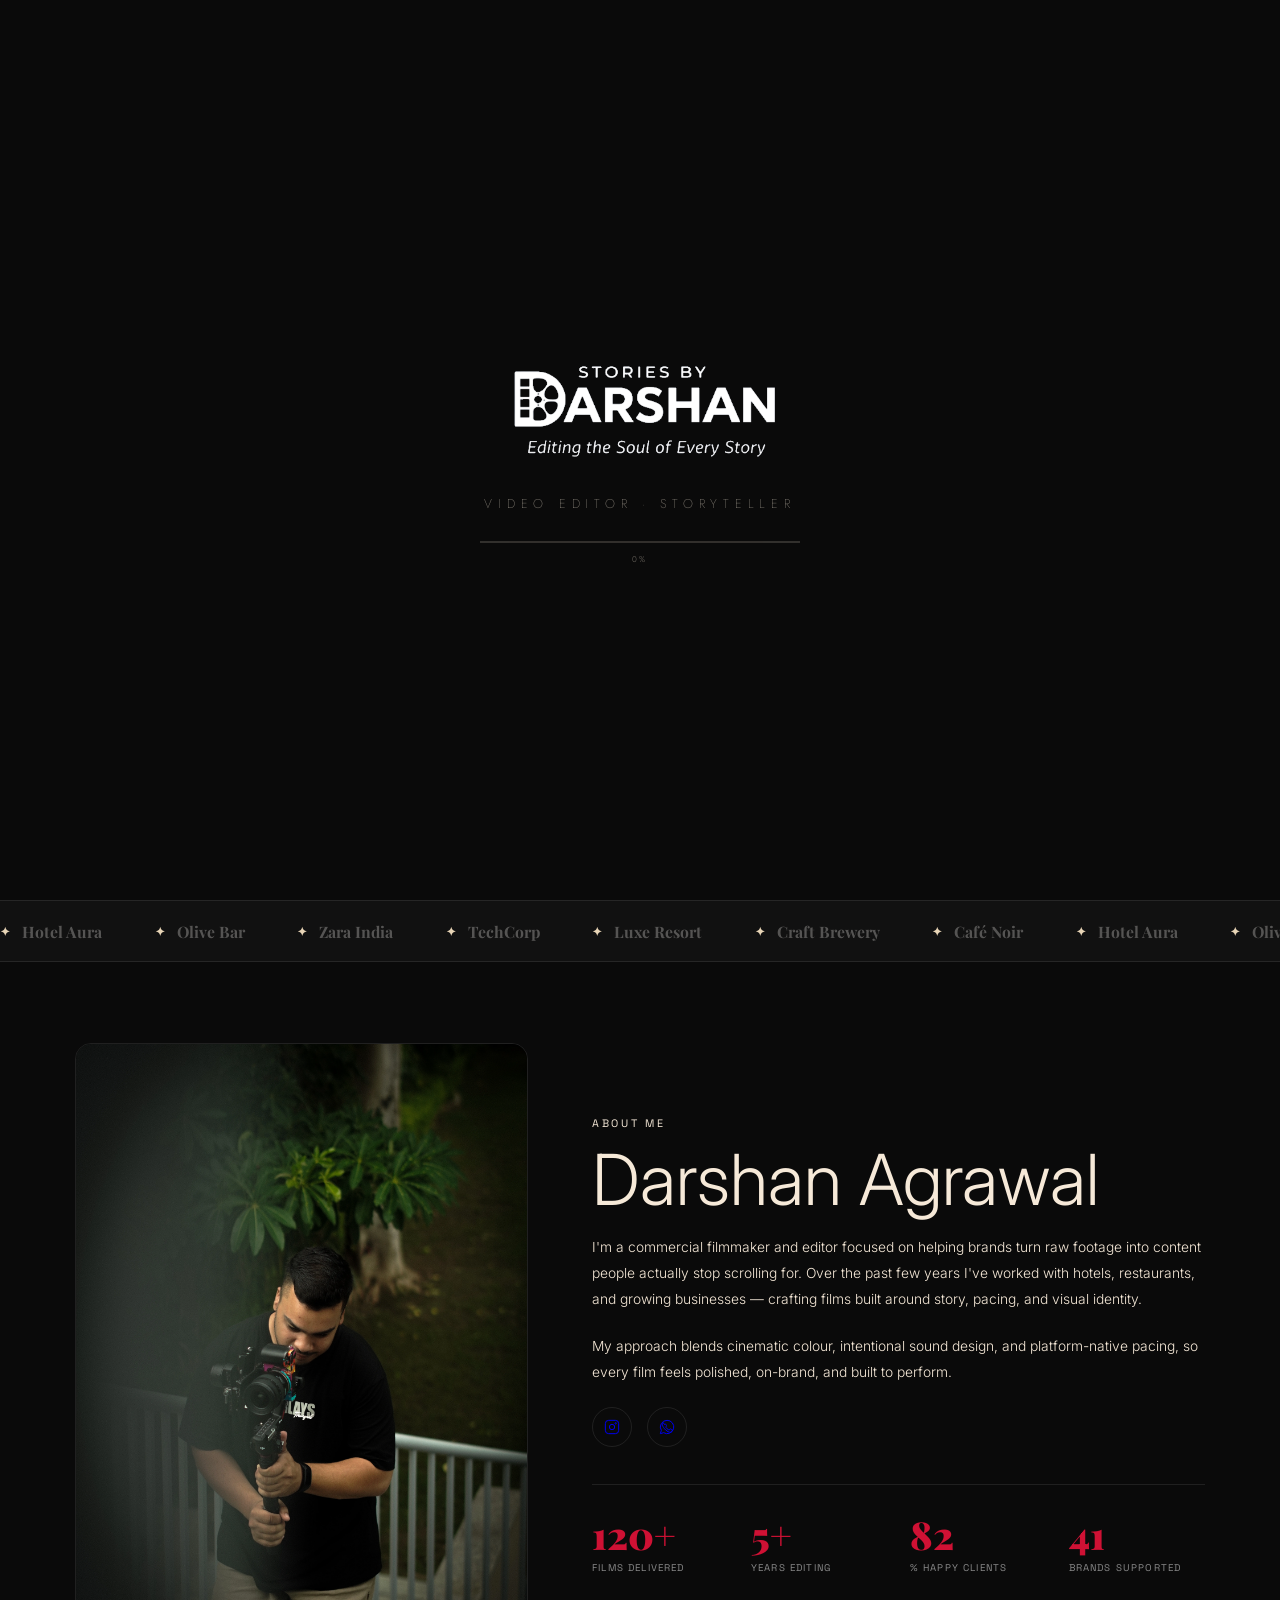
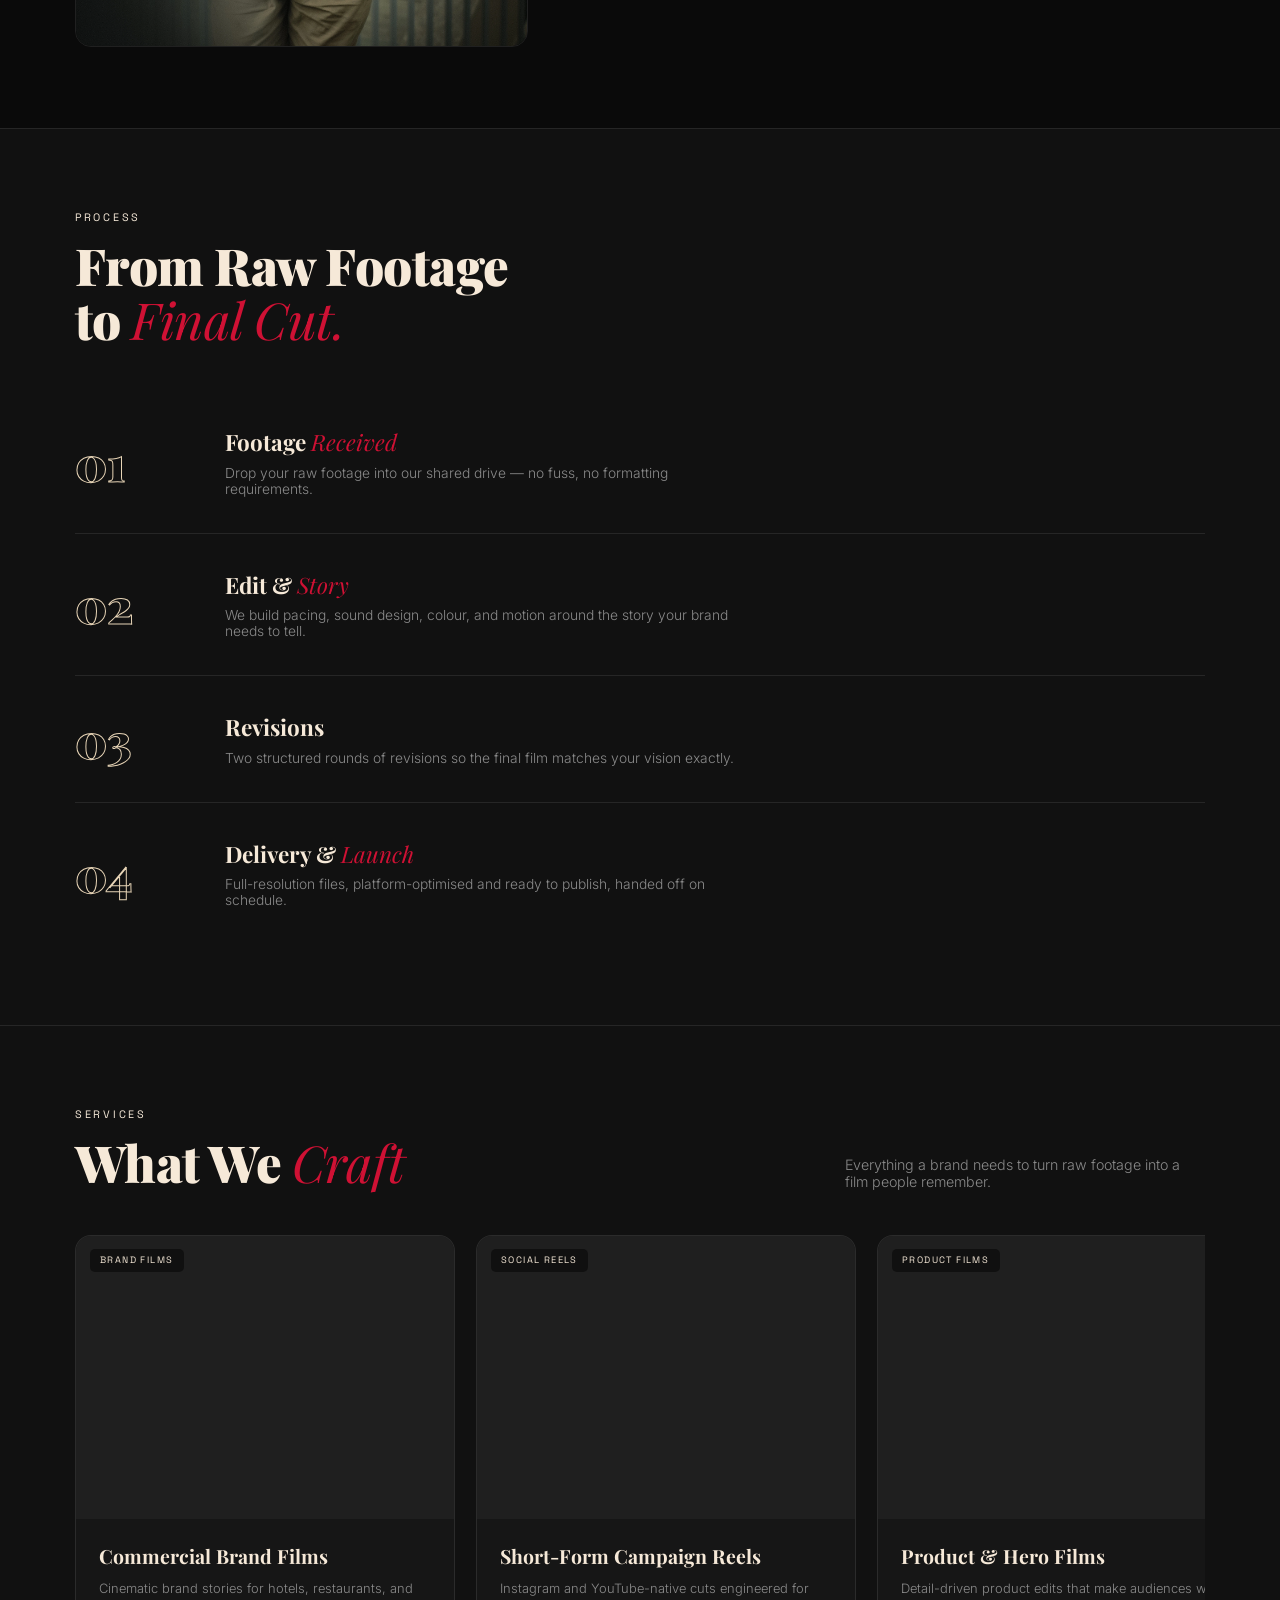
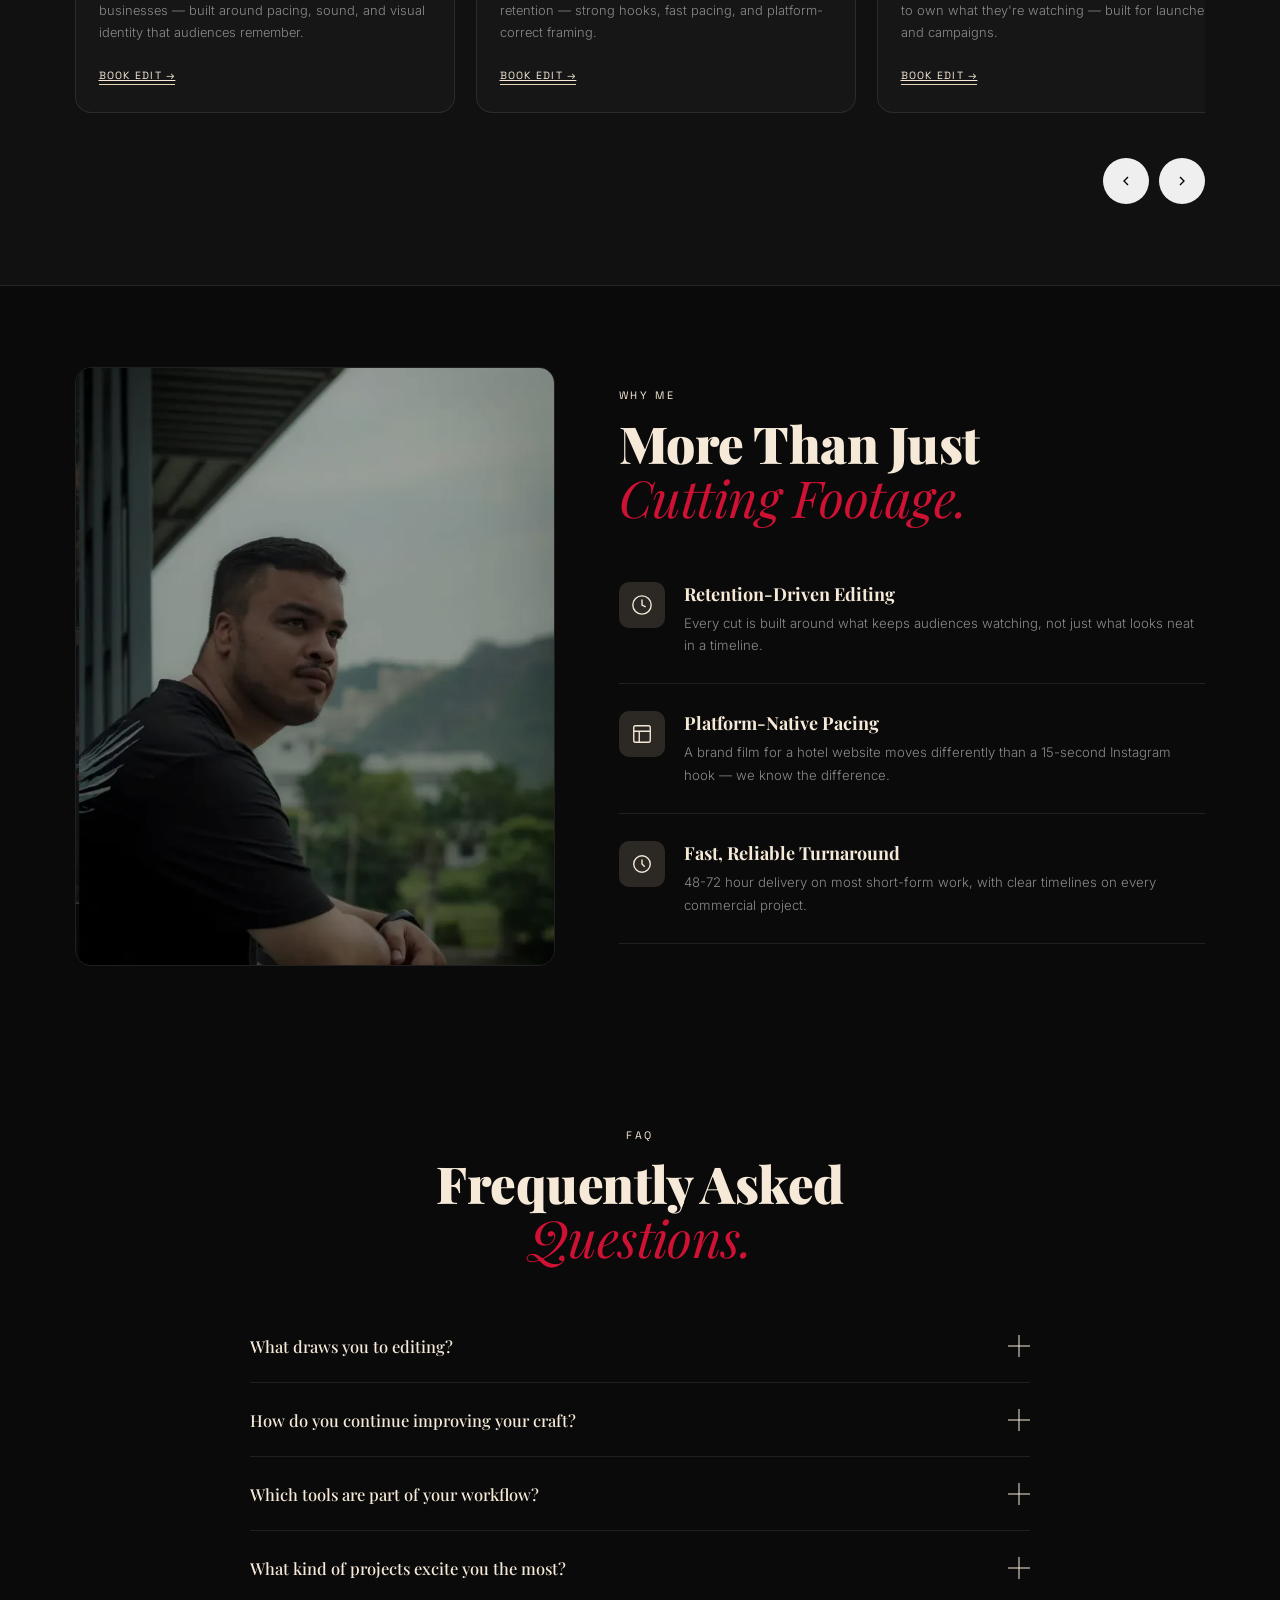
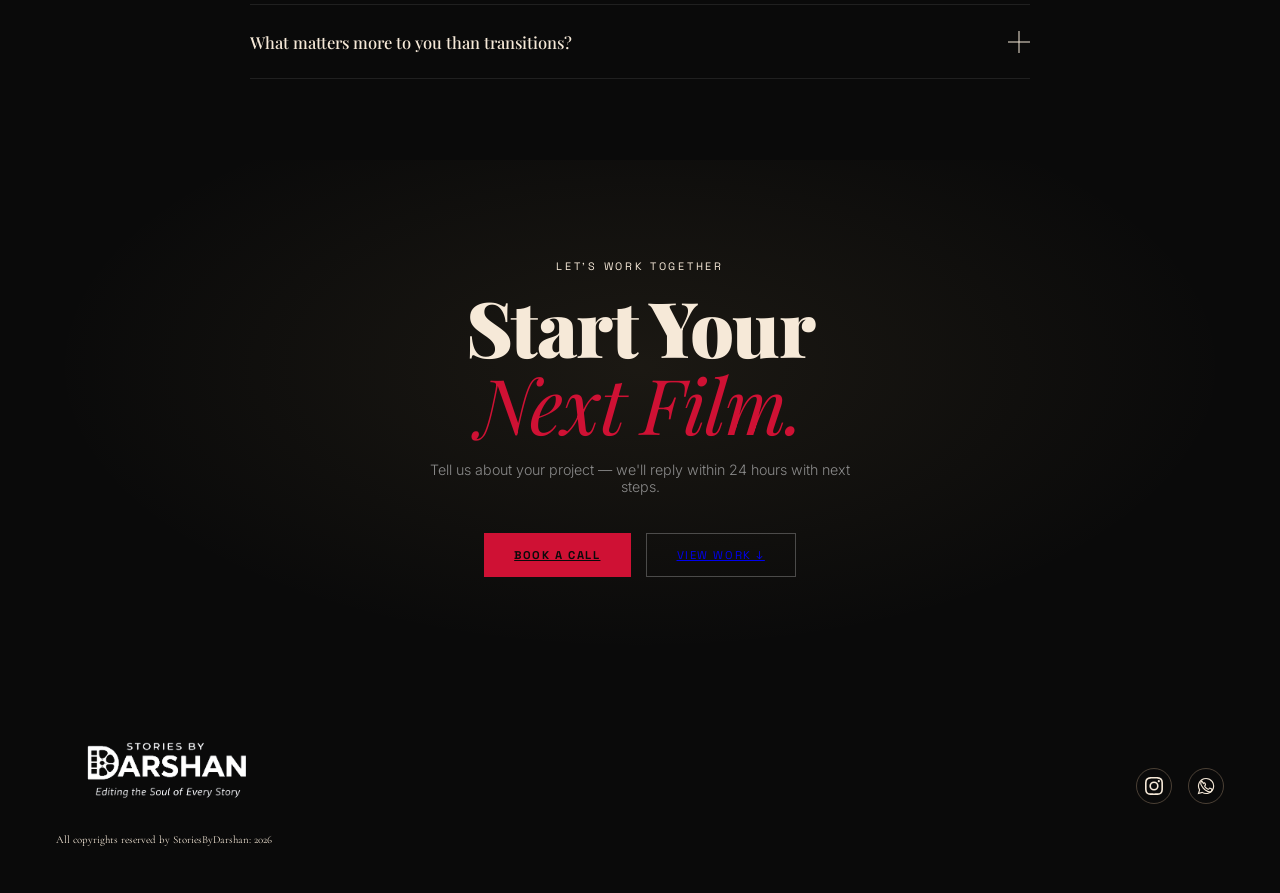
==== index.html @ ac591c74 "wedding css removed" ====
<!DOCTYPE html>
<html lang="en">
<head>
<meta charset="UTF-8">
<meta name="viewport" content="width=device-width, initial-scale=1.0">
<title>Darshan Agrawal | Filmmaker · Video Editor · Storyteller</title>
<meta name="description" content="StoriesByDarshan — Cinematic wedding films and commercial brand videos by Darshan Agrawal. Filmmaker | Video Editor | Storyteller.">
<meta name="keywords" content="freelance video editor India, wedding videographer, commercial video editor, brand film editor, StoriesByDarshan, Darshan Agrawal">
<link rel="canonical" href="https://storiesbydarshan.vercel.app/">


<link rel="preconnect" href="https://fonts.googleapis.com"/>
<link rel="preconnect" href="https://fonts.gstatic.com" crossorigin/>
<link href="https://fonts.googleapis.com/css2?family=Playfair+Display:ital,wght@0,400;0,700;0,900;1,400&family=Inter:wght@300;400;500;600;700&family=Space+Grotesk:wght@400;500;700&display=swap" rel="stylesheet"/>

<link rel="stylesheet" href="commercial.css" />
<link href="https://fonts.googleapis.com/css2?family=Bebas+Neue&family=Barlow:wght@300;400;500;600&display=swap" rel="stylesheet" />

<!-- Google Fonts -->
<link rel="preconnect" href="https://fonts.googleapis.com">
<link rel="preconnect" href="https://fonts.gstatic.com" crossorigin>
<link href="https://fonts.googleapis.com/css2?family=Cormorant+Garamond:ital,wght@0,300;0,400;0,500;1,300;1,400&family=Jost:wght@200;300;400&display=swap" rel="stylesheet">

<!-- Google Analytics -->
<script async src="https://www.googletagmanager.com/gtag/js?id=G-XXXXXXXXXX"></script>
<script>
  window.dataLayer = window.dataLayer || [];
  function gtag(){dataLayer.push(arguments);}
  gtag('js', new Date());
  gtag('config', 'G-XXXXXXXXXX');
</script>

<!-- GSAP -->
<script src="https://cdnjs.cloudflare.com/ajax/libs/gsap/3.12.2/gsap.min.js"></script>
<script src="https://cdnjs.cloudflare.com/ajax/libs/gsap/3.12.2/ScrollTrigger.min.js"></script>

<link rel="stylesheet" href="index.css">
<!-- <link rel="stylesheet" href="Wedding-page.css" /> -->
<link rel="stylesheet" href="commercial-override.css" />
<link rel="stylesheet" href="process-section.css" />
<link rel="stylesheet" href="commercial-contact-section.css" />


</head>
<body>

<!-- ═══ PRELOADER ═══ -->
<div id="preloader">
  <!-- Light logo (beige on black) for preloader -->
  <img class="preloader-logo-img" id="preloaderLogo" src="light_logo_transperent_2.png"    alt="StoriesByDarshan">
  <!-- <h2 class="preloader-name" id="preloaderName">STORIES BY DARSHAN</h2> -->
  <div class="preloader-tagline" id="preloaderTag">Video Editor · Storyteller</div>
  <div class="preloader-progress-wrap">
    <div class="preloader-progress-track">
      <div class="preloader-progress-bar" id="preloaderBar"></div>
    </div>
    <span class="preloader-percent" id="preloaderPercent">0%</span>
  </div>
</div>

<!-- ═══ NAVBAR ═══ -->
<nav id="navbar" class="dark-nav">
  <a href="#" class="nav-logo" onclick="navigateTo('home');return false;" id="navLogo">
    <!-- Dark sections: show light logo. Light sections: show dark logo -->
      <img src="light_logo_transperent_2.png" id="navLogoImg" alt="StoriesByDarshan" style="height:60px !important;width:auto !important;min-width:150px;display:block;">  </a>
  <ul class="nav-links">
    <li><a href="#" onclick="navigateTo('home');return false;" data-page="home">Home</a></li>
    <li><a href="#" onclick="navigateTo('commercial');return false;" data-page="commercial">Works</a></li>
    <!-- <li><a href="#" onclick="navigateTo('wedding');return false;" data-page="wedding">Wedding Films</a></li> -->
    <li><a href="#" onclick="navigateTo('contact');return false;" data-page="contact">Contact</a></li>
    <li><a href="#" onclick="navigateTo('about');return false;" data-page="about">About</a></li>
    <li><a href="Darshan Agrawal CV.pdf" target="_blank" rel="noopener noreferrer">Resume</a></li>  
  </ul>
  <!-- <div class="nav-social">
    <a href="https://www.instagram.com/storiesby_darshan" target="_blank" aria-label="Instagram">
      <svg viewBox="0 0 24 24"><path d="M12 2.163c3.204 0 3.584.012 4.85.07 3.252.148 4.771 1.691 4.919 4.919.058 1.265.069 1.645.069 4.849 0 3.205-.012 3.584-.069 4.849-.149 3.225-1.664 4.771-4.919 4.919-1.266.058-1.644.07-4.85.07-3.204 0-3.584-.012-4.849-.07-3.26-.149-4.771-1.699-4.919-4.92-.058-1.265-.07-1.644-.07-4.849 0-3.204.013-3.583.07-4.849.149-3.227 1.664-4.771 4.919-4.919 1.266-.057 1.645-.069 4.849-.069zM12 0C8.741 0 8.333.014 7.053.072 2.695.272.273 2.69.073 7.052.014 8.333 0 8.741 0 12c0 3.259.014 3.668.072 4.948.2 4.358 2.618 6.78 6.98 6.98C8.333 23.986 8.741 24 12 24c3.259 0 3.668-.014 4.948-.072 4.354-.2 6.782-2.618 6.979-6.98.059-1.28.073-1.689.073-4.948 0-3.259-.014-3.667-.072-4.947-.196-4.354-2.617-6.78-6.979-6.98C15.668.014 15.259 0 12 0zm0 5.838a6.162 6.162 0 100 12.324 6.162 6.162 0 000-12.324zM12 16a4 4 0 110-8 4 4 0 010 8zm6.406-11.845a1.44 1.44 0 100 2.881 1.44 1.44 0 000-2.881z"/></svg>
    </a>
    <a href="https://youtube.com/@storiesbydarshan" target="_blank" aria-label="YouTube">
      <svg viewBox="0 0 24 24"><path d="M23.495 6.205a3.007 3.007 0 00-2.088-2.088c-1.87-.501-9.396-.501-9.396-.501s-7.507-.01-9.396.501A3.007 3.007 0 00.527 6.205a31.247 31.247 0 00-.522 5.805 31.247 31.247 0 00.522 5.783 3.007 3.007 0 002.088 2.088c1.868.502 9.396.502 9.396.502s7.506 0 9.396-.502a3.007 3.007 0 002.088-2.088 31.247 31.247 0 00.5-5.783 31.247 31.247 0 00-.5-5.805zM9.609 15.601V8.408l6.264 3.602z"/></svg>
    </a>
  </div> -->
  <div class="hamburger" id="hamburger" onclick="toggleMobile()">
    <span></span><span></span><span></span>
  </div>
</nav>

<!-- Mobile Menu -->
<div class="mobile-menu" id="mobileMenu">
  <a href="#" onclick="navigateTo('home');toggleMobile();return false;">Home</a>
  <a href="#" onclick="navigateTo('commercial');toggleMobile();return false;">Works</a>
  <!-- <a href="#" onclick="navigateTo('wedding');toggleMobile();return false;">Wedding Films</a> -->
  <a href="#" onclick="navigateTo('contact');toggleMobile();return false;">Contact</a>
  <a href="#" onclick="navigateTo('about');toggleMobile();return false;">About</a>
  <!-- <div class="mobile-social">
    <a href="https://www.instagram.com/storiesby_darshan" target="_blank"><svg viewBox="0 0 24 24"><path d="M12 2.163c3.204 0 3.584.012 4.85.07 3.252.148 4.771 1.691 4.919 4.919.058 1.265.069 1.645.069 4.849 0 3.205-.012 3.584-.069 4.849-.149 3.225-1.664 4.771-4.919 4.919-1.266.058-1.644.07-4.85.07-3.204 0-3.584-.012-4.849-.07-3.26-.149-4.771-1.699-4.919-4.92-.058-1.265-.07-1.644-.07-4.849 0-3.204.013-3.583.07-4.849.149-3.227 1.664-4.771 4.919-4.919 1.266-.057 1.645-.069 4.849-.069zM12 0C8.741 0 8.333.014 7.053.072 2.695.272.273 2.69.073 7.052.014 8.333 0 8.741 0 12c0 3.259.014 3.668.072 4.948.2 4.358 2.618 6.78 6.98 6.98C8.333 23.986 8.741 24 12 24c3.259 0 3.668-.014 4.948-.072 4.354-.2 6.782-2.618 6.979-6.98.059-1.28.073-1.689.073-4.948 0-3.259-.014-3.667-.072-4.947-.196-4.354-2.617-6.78-6.979-6.98C15.668.014 15.259 0 12 0zm0 5.838a6.162 6.162 0 100 12.324 6.162 6.162 0 000-12.324zM12 16a4 4 0 110-8 4 4 0 010 8zm6.406-11.845a1.44 1.44 0 100 2.881 1.44 1.44 0 000-2.881z"/></svg></a>
    <a href="https://youtube.com/@storiesbydarshan" target="_blank"><svg viewBox="0 0 24 24"><path d="M23.495 6.205a3.007 3.007 0 00-2.088-2.088c-1.87-.501-9.396-.501-9.396-.501s-7.507-.01-9.396.501A3.007 3.007 0 00.527 6.205a31.247 31.247 0 00-.522 5.805 31.247 31.247 0 00.522 5.783 3.007 3.007 0 002.088 2.088c1.868.502 9.396.502 9.396.502s7.506 0 9.396-.502a3.007 3.007 0 002.088-2.088 31.247 31.247 0 00.5-5.783 31.247 31.247 0 00-.5-5.805zM9.609 15.601V8.408l6.264 3.602z"/></svg></a>
  </div> -->
</div>

<!-- ═══════════════════════════════════════
     HOME PAGE
═══════════════════════════════════════ -->
<div class="page active" id="page-home">

<!-- ═══ HERO ═══ -->
<section id="hero">
  <video autoplay muted loop playsinline class="hero-bg-video">
    <source src="https://pub-71d09f609ea342348bc6b50ce52858e9.r2.dev/hero%20section.mp4" type="video/mp4"/>
  </video>
  <div class="hero-bg-glow"></div>
  <div class="hero-bg-glow2"></div>
  <div class="hero-grid">
    <div>
      <!-- <div class="hero-badge"><span class="dot"></span>Now booking June projects</div> -->
      <h1 class="hero-title">Edits That Make<br/>Brands <em>Unforgettable.</em></h1>
      <p class="hero-sub">Commercial films, brand stories, and product content for businesses who want their footage to feel cinematic, not just cut.</p>
      <div class="hero-actions">
        <a href="#" onclick="navigateTo('commercial'); return false;" class="btn-solid">View Work ↓</a>
        <a href="#" onclick="navigateTo('contact'); return false;" class="btn-outline">Book a Call</a>
      </div>
      <div class="hero-social-proof">
        <!-- <div class="proof-avatars">
          <div class="avatar"><img src="https://images.unsplash.com/photo-1507003211169-0a1dd7228f2d?w=100&q=80" alt=""/></div>
          <div class="avatar"><img src="https://images.unsplash.com/photo-1492562080023-ab3db95bfbce?w=100&q=80" alt=""/></div>
          <div class="avatar"><img src="https://images.unsplash.com/photo-1517048676732-d65bc937f952?w=100&q=80" alt=""/></div>
        </div> -->
        <span class="proof-text"><strong>50+</strong> brands trusted us</span>
      </div>
    </div>
    <!-- <div class="hero-visual">
      <div class="hero-frame">
        <!-- PLACEHOLDER: replace src with your real hero reel --
        <video autoplay muted loop playsinline poster="https://images.unsplash.com/photo-1492619375914-88005aa9e8fb?w=900&q=80">
          <source src="Videos/01.mp4" type="video/mp4"/>
        </video>
        <div class="hero-frame-tag"><span>Hotel Aura — Brand Film</span><span class="play-dot"></span></div>
      </div>
      <!-- <div class="hero-chip chip-1"><img src="https://images.unsplash.com/photo-1574717024653-61fd2cf4d44d?w=200&q=80" alt=""/></div>
      <div class="hero-chip chip-2"><img src="https://images.unsplash.com/photo-1598488035139-bdbb2231ce04?w=200&q=80" alt=""/></div>
      <div class="hero-chip chip-3"><img src="https://images.unsplash.com/photo-1507003211169-0a1dd7228f2d?w=200&q=80" alt=""/></div> --
    </div> -->
  </div>
</section>

<!-- ═══ MARQUEE ═══ -->
<div id="marquee-strip">
  <div class="marquee-track">
    <div class="marquee-item"><span class="star">✦</span>Hotel Aura</div>
    <div class="marquee-item"><span class="star">✦</span>Olive Bar</div>
    <div class="marquee-item"><span class="star">✦</span>Zara India</div>
    <div class="marquee-item"><span class="star">✦</span>TechCorp</div>
    <div class="marquee-item"><span class="star">✦</span>Luxe Resort</div>
    <div class="marquee-item"><span class="star">✦</span>Craft Brewery</div>
    <div class="marquee-item"><span class="star">✦</span>Café Noir</div>
    <div class="marquee-item"><span class="star">✦</span>Hotel Aura</div>
    <div class="marquee-item"><span class="star">✦</span>Olive Bar</div>
    <div class="marquee-item"><span class="star">✦</span>Zara India</div>
    <div class="marquee-item"><span class="star">✦</span>TechCorp</div>
    <div class="marquee-item"><span class="star">✦</span>Luxe Resort</div>
    <div class="marquee-item"><span class="star">✦</span>Craft Brewery</div>
    <div class="marquee-item"><span class="star">✦</span>Café Noir</div>
  </div>
</div>

<!-- ═══ ABOUT + STATS ═══ -->
<section class="section">
  <div id="about">
    <div class="about-media reveal">
      <img src="Images/image.webp" alt="Darshan"/>
    </div>
    <div class="reveal d1">
      <div class="section-tag">About Me</div>
      <h3 class="about-name">Darshan Agrawal</h3>
      <p class="about-bio">I'm a commercial filmmaker and editor focused on helping brands turn raw footage into content people actually stop scrolling for. Over the past few years I've worked with hotels, restaurants, and growing businesses — crafting films built around story, pacing, and visual identity.</p>
      <p class="about-bio">My approach blends cinematic colour, intentional sound design, and platform-native pacing, so every film feels polished, on-brand, and built to perform.</p>
      <div class="about-socials">
        <a href="https://www.instagram.com/storiesby_darshan?igsh=d2U0dGF2aTM1bGxk" target="_blank" rel="noopener noreferrer" aria-label="Instagram"><svg viewBox="0 0 24 24" fill="none" stroke="currentColor" stroke-width="1.5"><rect x="2" y="2" width="20" height="20" rx="5"/><circle cx="12" cy="12" r="4"/><circle cx="17.5" cy="6.5" r="1"/></svg></a>        
        <!-- <a href="#" aria-label="YouTube"><svg viewBox="0 0 24 24" fill="none" stroke="currentColor" stroke-width="1.5"><rect x="2" y="5" width="20" height="14" rx="3"/><path d="M10 9l5 3-5 3z"/></svg></a> -->
        <a href="https://wa.me/918619219671" target="_blank" rel="noopener noreferrer" aria-label="WhatsApp"><svg viewBox="0 0 24 24" fill="none" stroke="currentColor" stroke-width="1.5"><path d="M12 2a10 10 0 00-8.5 15.2L2 22l4.9-1.5A10 10 0 1012 2z"/><path d="M8.5 8.5c.3-.7.6-.7.9-.7h.6c.2 0 .4 0 .6.5s.7 1.7.7 1.8.1.3 0 .5-.2.3-.4.5-.4.4-.5.6-.3.4-.1.7c.2.3.9 1.4 1.9 2.3 1.3 1.1 2.4 1.5 2.7 1.6s.5.1.7-.1.8-.9 1-1.2.4-.2.7-.1 1.8.8 2.1 1 .5.3.6.4c0 .2 0 1-.4 1.9s-2 1.7-2.8 1.7-2.1-.3-4.8-1.9c-3.3-2-5.3-5.6-5.5-5.9s-1.5-2-1.5-3.8c0-1.8 1-2.7 1.3-3z"/></svg></a>      </div>
      <div class="stats-row">
        <div><div class="stat-num" data-count="120">0</div><div class="stat-label">Films Delivered</div></div>
        <div><div class="stat-num" data-count="5">0</div><div class="stat-label">Years Editing</div></div>
        <div><div class="stat-num" data-count="98">0</div><div class="stat-label">% Happy Clients</div></div>
        <div><div class="stat-num" data-count="50">0</div><div class="stat-label">Brands Supported</div></div>
      </div>
    </div>
  </div>
</section>

<!-- ═══ PROCESS ═══ -->
<section id="process" class="section">
  <div class="section-head reveal">
    <div>
      <div class="section-tag">Process</div>
      <h2 class="section-title">From Raw Footage<br/>to <em>Final Cut.</em></h2>
    </div>
    <!-- <p class="section-desc">A clear, structured workflow from first upload to delivered film.</p> -->
  </div>

  <div class="process-row">
    <div class="process-item reveal">
      <div class="process-num">01</div>
      <div><div class="process-text-title">Footage <em>Received</em></div><p class="process-text-desc">Drop your raw footage into our shared drive — no fuss, no formatting requirements.</p></div>
    </div>
    <div class="process-item reveal d1">
      <div class="process-num">02</div>
      <div><div class="process-text-title">Edit & <em>Story</em></div><p class="process-text-desc">We build pacing, sound design, colour, and motion around the story your brand needs to tell.</p></div>
    </div>
    <div class="process-item reveal d2">
      <div class="process-num">03</div>
      <div><div class="process-text-title">Revisions</div><p class="process-text-desc">Two structured rounds of revisions so the final film matches your vision exactly.</p></div>
    </div>
    <div class="process-item reveal d3">
      <div class="process-num">04</div>
      <div><div class="process-text-title">Delivery & <em>Launch</em></div><p class="process-text-desc">Full-resolution files, platform-optimised and ready to publish, handed off on schedule.</p></div>
    </div>
  </div>
</section>





<!-- ═══ SERVICES ═══ -->
<section id="services" class="section">
  <div class="section-head reveal">
    <div>
      <div class="section-tag">Services</div>
      <h2 class="section-title">What We <em>Craft</em></h2>
    </div>
    <p class="section-desc">Everything a brand needs to turn raw footage into a film people remember.</p>
  </div>

  <div class="svc-carousel-wrap reveal d1">
    <div class="svc-carousel" id="svcCarousel">
      <div class="svc-card">
        <div class="svc-media">
          <video autoplay muted loop playsinline preload="none" poster="https://images.unsplash.com/photo-1574717024653-61fd2cf4d44d?w=700&q=80">
            <source src="Images/mood is everything.mp4" type="video/mp4"/>
          </video>
          <div class="svc-media-badge">Brand Films</div>
        </div>
        <div class="svc-body">
          <h3 class="svc-name">Commercial Brand Films</h3>
          <p class="svc-desc">Cinematic brand stories for hotels, restaurants, and businesses — built around pacing, sound, and visual identity that audiences remember.</p>
          <a href="#cta" class="svc-link">Book Edit →</a>
        </div>
      </div>

      <div class="svc-card">
        <div class="svc-media">
          <!-- <video autoplay muted loop playsinline preload="none" poster="Videos/002.mp4"> -->
          <video muted loop playsinline preload="none" poster="Videos/002.mp4">
            <source src="Videos/002.mp4" type="video/mp4"/>
          </video>
          <div class="svc-media-badge">Social Reels</div>
        </div>
        <div class="svc-body">
          <h3 class="svc-name">Short-Form Campaign Reels</h3>
          <p class="svc-desc">Instagram and YouTube-native cuts engineered for retention — strong hooks, fast pacing, and platform-correct framing.</p>
          <a href="#cta" class="svc-link">Book Edit →</a>
        </div>
      </div>

      <div class="svc-card">
        <div class="svc-media">
          <!-- <video autoplay muted loop playsinline preload="none" poster="Videos/001.mp4"> -->
          <video muted loop playsinline preload="none" poster="Videos/001.mp4">
            <source src="Videos/001.mp4" type="video/mp4"/>
          </video>
          <div class="svc-media-badge">Product Films</div>
        </div>
        <div class="svc-body">
          <h3 class="svc-name">Product & Hero Films</h3>
          <p class="svc-desc">Detail-driven product edits that make audiences want to own what they're watching — built for launches and campaigns.</p>
          <a href="#cta" class="svc-link">Book Edit →</a>
        </div>
      </div>

      <div class="svc-card">
        <div class="svc-media">
          <video autoplay muted loop playsinline preload="none" poster="Images/color grade.webp">
            <!-- <source src="REPLACE_WITH_SERVICE_VIDEO_4.mp4" type="video/mp4"/> -->
          </video>
          <div class="svc-media-badge">Colour Grading</div>
        </div>
        <div class="svc-body">
          <h3 class="svc-name">Cinematic Colour Grading</h3>
          <p class="svc-desc">Custom LUTs and scene-by-scene grading in DaVinci Resolve, building a signature visual look unique to your brand.</p>
          <a href="#cta" class="svc-link">Book Edit →</a>
        </div>
      </div>
    </div>
    <div class="svc-nav">
      <button class="svc-nav-btn" id="svcPrev" aria-label="Previous"><svg viewBox="0 0 24 24" fill="none" stroke="currentColor" stroke-width="2"><path d="M15 18l-6-6 6-6"/></svg></button>
      <button class="svc-nav-btn" id="svcNext" aria-label="Next"><svg viewBox="0 0 24 24" fill="none" stroke="currentColor" stroke-width="2"><path d="M9 18l6-6-6-6"/></svg></button>
    </div>
  </div>
</section>

<!-- ═══ SELECTED WORK ═══
<section class="portfolio-section">
    <div class="portfolio-header">
        <span class="tag">Projects</span>
        <h2>Selected Editing Work</h2>
        <p>A showcase of visual styles and creative editing across long-form and short-form content.</p>
    </div>

    <div class="filters">
        <button class="filter-btn active" data-filter="all">All</button>
        <button class="filter-btn" data-filter="short-form">Short-Form & Reels</button>
        <button class="filter-btn" data-filter="youtube">Youtube</button>
    </div>

    <div class="portfolio-grid" id="portfolio-grid">
        
        <div class="portfolio-item" data-category="youtube">
            <div class="image-wrapper">
                <video src="Videos/01.mp4" autoplay loop muted playsinline></video>
                <div class="overlay">
                    <h3>Daniel Hart</h3>
                    <span>YouTube</span>
                </div>
            </div>
        </div>

        <div class="portfolio-item" data-category="short-form">
            <div class="image-wrapper">
                <video src="Videos/02.mp4" autoplay loop muted playsinline></video>
                <div class="overlay">
                    <h3>Marcus Reid</h3>
                    <span>Short-Form & Reels</span>
                </div>
            </div>
        </div>

        <div class="portfolio-item" data-category="youtube">
            <div class="image-wrapper">
                <video src="Videos/03.mp4" autoplay loop muted playsinline></video>
                <div class="overlay">
                    <h3>Brandon</h3>
                    <span>YouTube</span>
                </div>
            </div>
        </div>

        <div class="portfolio-item" data-category="short-form">
            <div class="image-wrapper">
                <video src="Videos/04.mp4" autoplay loop muted playsinline></video>
                <div class="overlay">
                    <h3>Sarah Jenkins</h3>
                    <span>Short-Form & Reels</span>
                </div>
            </div>
        </div>

        <div class="portfolio-item" data-category="youtube">
            <div class="image-wrapper">
                <video src="Videos/05.mp4" autoplay loop muted playsinline></video>
                <div class="overlay">
                    <h3>The Tech Review</h3>
                    <span>YouTube</span>
                </div>
            </div>
        </div>

        <div class="portfolio-item" data-category="short-form">
            <div class="image-wrapper">
                <video src="Videos/07.mp4" autoplay loop muted playsinline></video>
                <div class="overlay">
                    <h3>Fitness Journey</h3>
                    <span>Short-Form & Reels</span>
                </div>
            </div>
        </div>

    </div>
</section>

<script>
  document.addEventListener('DOMContentLoaded', () => {
    const filterButtons = document.querySelectorAll('.filter-btn');
    const portfolioItems = document.querySelectorAll('.portfolio-item');

    filterButtons.forEach(button => {
        button.addEventListener('click', () => {
            // 1. Remove 'active' class from all buttons
            filterButtons.forEach(btn => btn.classList.remove('active'));
            
            // 2. Add 'active' class to the clicked button
            button.classList.add('active');

            // 3. Get the filter category from the clicked button
            const filterValue = button.getAttribute('data-filter');

            // 4. Loop through items and show/hide based on category
            portfolioItems.forEach(item => {
                const itemCategory = item.getAttribute('data-category');

                if (filterValue === 'all' || filterValue === itemCategory) {
                    item.classList.remove('hidden');
                    
                    // Re-trigger the CSS animation for a smooth effect
                    item.style.animation = 'none';
                    item.offsetHeight; /* trigger reflow */
                    item.style.animation = 'fadeIn 0.5s ease forwards';
                } else {
                    item.classList.add('hidden');
                }
            });
        });
    });
});
</script> -->


<!-- ═══ WHY ME ═══ -->
<section class="section">
  <div id="why">
    <div class="why-media reveal">
      <video autoplay muted loop playsinline preload="none" poster="Images/image01.webp">
        <!-- <source src="REPLACE_WITH_WHY_VIDEO.mp4" type="video/mp4"/> -->
      </video>
    </div>
    <div>
      <div class="section-tag reveal">Why Me</div>
      <h2 class="section-title reveal d1" style="margin-bottom:2rem;">More Than Just<br/><em>Cutting Footage.</em></h2>

      <div class="why-feature reveal d1">
        <div class="why-icon"><svg viewBox="0 0 24 24" fill="none" stroke="currentColor" stroke-width="1.5"><path d="M12 2a10 10 0 100 20 10 10 0 000-20zM12 6v6l4 2"/></svg></div>
        <div><div class="why-feature-title">Retention-Driven Editing</div><p class="why-feature-desc">Every cut is built around what keeps audiences watching, not just what looks neat in a timeline.</p></div>
      </div>
      <div class="why-feature reveal d2">
        <div class="why-icon"><svg viewBox="0 0 24 24" fill="none" stroke="currentColor" stroke-width="1.5"><rect x="3" y="3" width="18" height="18" rx="2"/><path d="M3 9h18M9 21V9"/></svg></div>
        <div><div class="why-feature-title">Platform-Native Pacing</div><p class="why-feature-desc">A brand film for a hotel website moves differently than a 15-second Instagram hook — we know the difference.</p></div>
      </div>
      <div class="why-feature reveal d3">
        <div class="why-icon"><svg viewBox="0 0 24 24" fill="none" stroke="currentColor" stroke-width="1.5"><circle cx="12" cy="12" r="9"/><path d="M12 7v5l3 3"/></svg></div>
        <div><div class="why-feature-title">Fast, Reliable Turnaround</div><p class="why-feature-desc">48-72 hour delivery on most short-form work, with clear timelines on every commercial project.</p></div>
      </div>
    </div>
  </div>
</section>


<!-- 
<!-- ═══ TESTIMONIALS ═══ --
<section id="testimonials" class="section">
  <div class="section-head reveal">
    <div>
      <div class="section-tag">Testimonials</div>
      <h2 class="section-title">Trusted by <em>Brands.</em></h2>
    </div>
    <p class="section-desc">Feedback from businesses who rely on consistent, high-quality edits.</p>
  </div>

  <div class="testi-grid">
    <div class="testi-card reveal">
      <div class="testi-avatar"><img src="https://images.unsplash.com/photo-1507003211169-0a1dd7228f2d?w=100&q=80" alt=""/></div>
      <div><p class="testi-text">"Working with Darshan made our hotel's content production effortless — clean, well-paced edits delivered right on time, every time."</p><div class="testi-name">Vikram Mehta — Hotel Aura</div></div>
    </div>
    <div class="testi-card reveal d1">
      <div class="testi-avatar"><img src="https://images.unsplash.com/photo-1517048676732-d65bc937f952?w=100&q=80" alt=""/></div>
      <div><p class="testi-text">"The attention to detail — sound, motion graphics, colour — makes every film feel genuinely premium and on-brand."</p><div class="testi-name">Ananya Joshi — Olive Bar</div></div>
    </div>
    <div class="testi-card reveal d2">
      <div class="testi-avatar"><img src="https://images.unsplash.com/photo-1492562080023-ab3db95bfbce?w=100&q=80" alt=""/></div>
      <div><p class="testi-text">"Our product film drove a noticeable engagement spike the week it launched. Professional from brief to delivery."</p><div class="testi-name">Rohan Kapoor — Zara India</div></div>
    </div>
    <div class="testi-card reveal d3">
      <div class="testi-avatar"><img src="https://images.unsplash.com/photo-1598488035139-bdbb2231ce04?w=100&q=80" alt=""/></div>
      <div><p class="testi-text">"Creative, fast, and easy to collaborate with — exactly the kind of editor every growing brand needs on call."</p><div class="testi-name">Sophie Turner — Craft Brewery</div></div>
    </div>
  </div>
</section> -->

<!-- ═══ FAQ ═══ -->
<section class="section">
  <div class="section-head faq-head reveal">
    <div>
      <div class="section-tag">FAQ</div>
      <h2 class="section-title">Frequently Asked<br/><em>Questions.</em></h2>
    </div>
  </div>

  <div class="faq-list reveal d1">
    <div class="faq-item">
      <div class="faq-q"><span>What draws you to editing?</span><div class="faq-icon"></div></div>
      <div class="faq-a"><p>I'm fascinated by how pacing, sound, and visuals can shape emotions and keep people engaged. Every project is an opportunity to tell a story more effectively.</p></div>
    </div>
    <div class="faq-item">
      <div class="faq-q"><span>How do you continue improving your craft?</span><div class="faq-icon"></div></div>
      <div class="faq-a"><p>I study high-performing edits, recreate references, experiment constantly, and learn through feedback and iteration.</p></div>
    </div>
    <div class="faq-item">
      <div class="faq-q"><span>Which tools are part of your workflow?</span><div class="faq-icon"></div></div>
      <div class="faq-a"><p>DaVinci Resolve and Fusion are at the core of my workflow, supported by AI tools and a strong focus on sound design, color, and visual rhythm.</p></div>
    </div>
    <div class="faq-item">
      <div class="faq-q"><span>What kind of projects excite you the most?</span><div class="faq-icon"></div></div>
      <div class="faq-a"><p>Commercial films, brand storytelling, motion graphics, and social-first content that balances creativity with audience retention.</p></div>
    </div>
    <div class="faq-item">
      <div class="faq-q"><span>What matters more to you than transitions?</span><div class="faq-icon"></div></div>
      <div class="faq-a"><p>Clarity, emotion, rhythm, and storytelling. Great editing should communicate ideas—not distract from them.</p></div>
    </div>
  </div>
</section>

<!-- ═══ CTA ═══ -->
<section id="cta" class="section">
  <div class="cta-eyebrow section-tag reveal" style="justify-content:center;display:flex;">Let's Work Together</div>
  <h2 class="cta-title reveal d1">Start Your<br/><em>Next Film.</em></h2>
  <p class="cta-sub reveal d2">Tell us about your project — we'll reply within 24 hours with next steps.</p>
  <div class="cta-actions reveal d3">
    <a href="#" onclick="navigateTo('contact'); return false;" class="btn-solid">Book a Call</a>
    
    <a href="#" onclick="navigateTo('commercial'); return false;" class="btn-outline">View Work ↓</a>
  </div>
</section>

<footer class="site-footer">

  <!-- LEFT: Logo + copyright -->
  <div class="footer-left">
    <a href="#" onclick="navigateTo('home');return false;" class="footer-logo-link">
      <img src="light_logo_transperent_2.png" alt="Stories by Darshan" class="footer-logo-img">
    </a>
    <p class="footer-copy">All copyrights reserved by StoriesByDarshan: 2026</p>
  </div>

  <!-- RIGHT: social icons only -->
  <div class="footer-social">
    <a href="https://www.instagram.com/storiesby_darshan" target="_blank" rel="noopener" aria-label="Instagram">
      <svg viewBox="0 0 24 24"><path d="M12 2.163c3.204 0 3.584.012 4.85.07 3.252.148 4.771 1.691 4.919 4.919.058 1.265.069 1.645.069 4.849 0 3.205-.012 3.584-.069 4.849-.149 3.225-1.664 4.771-4.919 4.919-1.266.058-1.644.07-4.85.07-3.204 0-3.584-.012-4.849-.07-3.26-.149-4.771-1.699-4.919-4.92-.058-1.265-.07-1.644-.07-4.849 0-3.204.013-3.583.07-4.849.149-3.227 1.664-4.771 4.919-4.919 1.266-.057 1.645-.069 4.849-.069zM12 0C8.741 0 8.333.014 7.053.072 2.695.272.273 2.69.073 7.052.014 8.333 0 8.741 0 12c0 3.259.014 3.668.072 4.948.2 4.358 2.618 6.78 6.98 6.98C8.333 23.986 8.741 24 12 24c3.259 0 3.668-.014 4.948-.072 4.354-.2 6.782-2.618 6.979-6.98.059-1.28.073-1.689.073-4.948 0-3.259-.014-3.667-.072-4.947-.196-4.354-2.617-6.78-6.979-6.98C15.668.014 15.259 0 12 0zm0 5.838a6.162 6.162 0 100 12.324 6.162 6.162 0 000-12.324zM12 16a4 4 0 110-8 4 4 0 010 8zm6.406-11.845a1.44 1.44 0 100 2.881 1.44 1.44 0 000-2.881z"/></svg>
    </a>
    <a href="https://wa.me/918619219671" target="_blank" rel="noopener" aria-label="WhatsApp">
      <svg viewBox="0 0 24 24" fill="none" stroke="currentColor" stroke-width="1.5">
        <path d="M12 2a10 10 0 00-8.5 15.2L2 22l4.9-1.5A10 10 0 1012 2z"/>
        <path d="M8.5 8.5c.3-.7.6-.7.9-.7h.6c.2 0 .4 0 .6.5s.7 1.7.7 1.8.1.3 0 .5-.2.3-.4.5-.4.4-.5.6-.3.4-.1.7c.2.3.9 1.4 1.9 2.3 1.3 1.1 2.4 1.5 2.7 1.6s.5.1.7-.1.8-.9 1-1.2.4-.2.7-.1 1.8.8 2.1 1 .5.3.6.4c0 .2 0 1-.4 1.9s-2 1.7-2.8 1.7-2.1-.3-4.8-1.9c-3.3-2-5.3-5.6-5.5-5.9s-1.5-2-1.5-3.8c0-1.8 1-2.7 1.3-3z"/>
      </svg>
    </a>
    <!-- <a href="https://youtube.com/@storiesbydarshan" target="_blank" rel="noopener" aria-label="YouTube">
      <svg viewBox="0 0 24 24"><path d="M23.495 6.205a3.007 3.007 0 00-2.088-2.088c-1.87-.501-9.396-.501-9.396-.501s-7.507-.01-9.396.501A3.007 3.007 0 00.522 6.205 31.247 31.247 0 000 12a31.247 31.247 0 00.522 5.783 3.007 3.007 0 002.088 2.088c1.868.502 9.396.502 9.396.502s7.506 0 9.396-.502a3.007 3.007 0 002.088-2.088A31.247 31.247 0 0024 12a31.247 31.247 0 00-.505-5.795zM9.609 15.601V8.408l6.264 3.602z"/></svg>
    </a> -->
  </div>

</footer>
</div>
 
</div>











<!-- COMMERCIAL PAGE -->
<div class="page" id="page-commercial">
 
  <!-- ══════════════════════════════════════════════════════════
       HERO — full-screen video background
  ══════════════════════════════════════════════════════════════ -->
  <section class="comm-hero">
 
    <!--
      BACKGROUND VIDEO
      Source: Mixkit (free) — colorful cinematic footage.
      Replace src with your own .mp4 showreel link when ready.
      The poster image shows while the video loads.

      autoplay muted loop playsinline
    -->
    <video
      class="comm-hero__video"
      id="commHeroVideo"
      muted loop playsinline preload="none"
      poster="https://images.unsplash.com/photo-1492691527719-9d1e07e534b4?w=1400&q=80"
    >
      <source
        src="https://pub-71d09f609ea342348bc6b50ce52858e9.r2.dev/Commercial-video-01.mp4"
        type="video/mp4"
      />
    </video>
 
    <div class="comm-hero__overlay"></div>
    <div class="comm-hero__bar"></div>
 
    <div class="comm-hero__content">
 
      <!-- label exactly as image 3 -->
      <span class="comm-hero__label">Commercial Storytelling</span>
 
      <!-- BIG headline — Bebas Neue, two-line like image 3 -->
      <h1 class="comm-hero__headline">
        NOT JUST FOOTAGE.
        <span class="ch-accent">A FEELING.</span>
      </h1>
 
      <p class="comm-hero__body">
        From hotel brand films to corporate launches — we craft high-fidelity commercial videos that make audiences feel before they think. Every frame, intentional. Every cut, purposeful.
      </p>
 
      <div class="comm-hero__ctas">
        <a href="#comm-grid" class="ch-btn-primary">View Our Work</a>
        <a
          href="https://pub-71d09f609ea342348bc6b50ce52858e9.r2.dev/Commercial-video-01.mp4"
          class="ch-btn-ghost"
          target="_blank"
        >
          <svg viewBox="0 0 24 24" aria-hidden="true"><path d="M8 5v14l11-7z"/></svg>
          Watch Showreel
        </a>
      </div>
 
    </div>
 
    <!-- Sound toggle -->
    <button class="comm-hero__mute" id="commMuteBtn" aria-label="Toggle video sound">
      <svg id="commMuteIcon" viewBox="0 0 24 24" aria-hidden="true">
        <path d="M16.5 12c0-1.77-1.02-3.29-2.5-4.03v2.21l2.45 2.45c.03-.2.05-.41.05-.63zm2.5 0c0 .94-.2 1.82-.54 2.64l1.51 1.51C20.63 14.91 21 13.5 21 12c0-4.28-2.99-7.86-7-8.77v2.06c2.89.86 5 3.54 5 6.71zM4.27 3L3 4.27 7.73 9H3v6h4l5 5v-6.73l4.25 4.25c-.67.52-1.42.93-2.25 1.18v2.06c1.38-.31 2.63-.95 3.69-1.81L19.73 21 21 19.73l-9-9L4.27 3zM12 4L9.91 6.09 12 8.18V4z"/>
      </svg>
      <span id="commMuteLbl">Sound Off</span>
    </button>
 
    <!-- Scroll cue -->
    <div class="comm-hero__scroll" aria-hidden="true">
      <span class="comm-hero__scroll-txt">Scroll</span>
      <div class="comm-hero__scroll-line"></div>
    </div>
 
  </section>
 
 
  <!-- ══════════════════════════════════════════════════════════
       SERVICES STRIP  (accent colour bar, image 4 top)
  ══════════════════════════════════════════════════════════════ -->
  <div class="comm-strip">
    <span class="comm-strip__tag">Specialisations</span>
    <div class="comm-strip__div"></div>
    <div class="comm-strip__list">
      <span>Brand Films</span>
      <span>Hotel &amp; Restaurant</span>
      <span>Corporate Edits</span>
      <span>Product Films</span>
      <span>Campaign Reels</span>
      <span>Event Coverage</span>
    </div>
  </div>
 
 
  <!-- ══════════════════════════════════════════════════════════
       APPROACH + STATS  (black bg, image 4)
  ══════════════════════════════════════════════════════════════ -->
  <section class="comm-approach">
 
    <div class="comm-approach__left">
      <span class="comm-approach__eyebrow">Our Approach</span>
      <h2 class="comm-approach__heading">
        STORIES THAT SELL
        <em>WITHOUT FEELING</em>
        LIKE SELLING.
      </h2>
      <div class="comm-approach__body">
        <p>
          Every brand has something worth saying. Our job is to find that story and frame it cinematically — with pacing that holds attention, colour that evokes feeling, and sound that keeps people watching till the last second.
        </p>
        <p>
          Whether you are a boutique hotel, a growing startup, or an established brand looking for a fresh visual identity — we deliver films that are crafted with intent.
        </p>
      </div>
    </div>
 
    <div class="comm-stats">
      <div class="comm-stat">
        <div class="comm-stat__num">500+</div>
        <div class="comm-stat__label">Commercial Edits Delivered</div>
      </div>
      <div class="comm-stat">
        <div class="comm-stat__num">High Resolution Videos</div>
        <div class="comm-stat__label">Full Resolution Delivery</div>
      </div>
      <!-- <div class="comm-stat">
        <div class="comm-stat__num">48H</div>
        <div class="comm-stat__label">Reel Turnaround</div>
      </div> -->
    </div>
 
  </section>
 
 




  

  <!-- ══════════════════════════════════════════════════════════
       VIDEO GRID  (your existing cards, unchanged structure)
  ══════════════════════════════════════════════════════════════ -->
  <section class="video-grid-section" id="comm-grid">
 
  <div class="comm-grid-header">
    <h2 class="comm-grid-title">SELECTED WORK</h2>
    <a href="#" class="comm-grid-more">View All Projects →</a>
  </div>
 
  <span class="section-label reveal">Commercial Work</span>
 
  <div class="comm-portfolio-grid" id="comm-video-grid">
      
      <div class="comm-video-card">
          <div class="comm-image-wrapper" data-video="https://pub-71d09f609ea342348bc6b50ce52858e9.r2.dev/Timeline%201.mp4">
              <img src="Images/1.webp" class="video-thumb" alt="Hotel Aravali" loading="lazy">
              <div class="vc-play"><svg viewBox="0 0 24 24"><polygon points="5,3 19,12 5,21"/></svg></div>
          </div>
      </div>
      <div class="comm-video-card">
          <div class="comm-image-wrapper" data-video="https://pub-71d09f609ea342348bc6b50ce52858e9.r2.dev/11.mp4">
              <img src="Images/14.webp" class="video-thumb" alt="Infosys BPO" loading="lazy">
              <div class="vc-play"><svg viewBox="0 0 24 24"><polygon points="5,3 19,12 5,21"/></svg></div>
          </div>
      </div>
      <div class="comm-video-card">
          <div class="comm-image-wrapper" data-video="https://pub-71d09f609ea342348bc6b50ce52858e9.r2.dev/10.mp4">
              <img src="Images/15.webp" class="video-thumb" alt="Infosys BPO" loading="lazy">
              <div class="vc-play"><svg viewBox="0 0 24 24"><polygon points="5,3 19,12 5,21"/></svg></div>
          </div>
      </div>
      <div class="comm-video-card">
          <div class="comm-image-wrapper" data-video="">
              <img src="Images/2.webp" class="video-thumb" alt="Zara India" loading="lazy">
              <div class="vc-play"><svg viewBox="0 0 24 24"><polygon points="5,3 19,12 5,21"/></svg></div>
          </div>
      </div>
      <div class="comm-video-card">
          <div class="comm-image-wrapper" data-video="https://pub-71d09f609ea342348bc6b50ce52858e9.r2.dev/06.mp4">
              <img src="Images/3.webp" class="video-thumb" alt="TechCorp Launch" loading="lazy">
              <div class="vc-play"><svg viewBox="0 0 24 24"><polygon points="5,3 19,12 5,21"/></svg></div>
          </div>
      </div>
      <div class="comm-video-card">
          <div class="comm-image-wrapper" data-video="">
              <img src="Images/4.webp" class="video-thumb" alt="Zara India" loading="lazy">
              <div class="vc-play"><svg viewBox="0 0 24 24"><polygon points="5,3 19,12 5,21"/></svg></div>
          </div>
      </div>
      <div class="comm-video-card">
          <div class="comm-image-wrapper" data-video="https://pub-71d09f609ea342348bc6b50ce52858e9.r2.dev/08.mp4">
              <img src="Images/19.webp" class="video-thumb" alt="TechCorp Launch" loading="lazy">
              <div class="vc-play"><svg viewBox="0 0 24 24"><polygon points="5,3 19,12 5,21"/></svg></div>
          </div>
      </div>
      <div class="comm-video-card">
          <div class="comm-image-wrapper" data-video="https://pub-71d09f609ea342348bc6b50ce52858e9.r2.dev/04.mp4">
              <img src="Images/13.webp" class="video-thumb" alt="Infosys BPO" loading="lazy">
              <div class="vc-play"><svg viewBox="0 0 24 24"><polygon points="5,3 19,12 5,21"/></svg></div>
          </div>
      </div>
      <div class="comm-video-card">
          <div class="comm-image-wrapper" data-video="">
              <img src="Images/5.webp" class="video-thumb" alt="Zara India" loading="lazy">
              <div class="vc-play"><svg viewBox="0 0 24 24"><polygon points="5,3 19,12 5,21"/></svg></div>
          </div>
      </div>
      <div class="comm-video-card">
          <div class="comm-image-wrapper" data-video="https://pub-71d09f609ea342348bc6b50ce52858e9.r2.dev/Reel%208.mp4">
              <img src="Images/6.webp" class="video-thumb" alt="Startup Summit" loading="lazy">
              <div class="vc-play"><svg viewBox="0 0 24 24"><polygon points="5,3 19,12 5,21"/></svg></div>
          </div>
      </div>
      <div class="comm-video-card">
          <div class="comm-image-wrapper" data-video="">
              <img src="Images/7.webp" class="video-thumb" alt="Zara India" loading="lazy">
              <div class="vc-play"><svg viewBox="0 0 24 24"><polygon points="5,3 19,12 5,21"/></svg></div>
          </div>
      </div>
      <div class="comm-video-card">
          <div class="comm-image-wrapper" data-video="https://pub-71d09f609ea342348bc6b50ce52858e9.r2.dev/Reel%207.mp4">
              <img src="Images/8.webp" class="video-thumb" alt="Cafe Noir" loading="lazy">
              <div class="vc-play"><svg viewBox="0 0 24 24"><polygon points="5,3 19,12 5,21"/></svg></div>
          </div>
      </div>
      <div class="comm-video-card">
          <div class="comm-image-wrapper" data-video="  https://pub-71d09f609ea342348bc6b50ce52858e9.r2.dev/01.mp4">
              <img src="Images/10.webp" class="video-thumb" alt="Infosys BPO" loading="lazy">
              <div class="vc-play"><svg viewBox="0 0 24 24"><polygon points="5,3 19,12 5,21"/></svg></div>
          </div>
      </div>
      <div class="comm-video-card">
          <div class="comm-image-wrapper" data-video="https://pub-71d09f609ea342348bc6b50ce52858e9.r2.dev/05.mp4">
              <img src="Images/17.webp" class="video-thumb" alt="Sneaker Co" loading="lazy">
              <div class="vc-play"><svg viewBox="0 0 24 24"><polygon points="5,3 19,12 5,21"/></svg></div>
          </div>
      </div>
      <div class="comm-video-card">
          <div class="comm-image-wrapper" data-video="https://pub-71d09f609ea342348bc6b50ce52858e9.r2.dev/09.mp4">
              <img src="Images/20.webp" class="video-thumb" alt="Luxury Watch" loading="lazy">
              <div class="vc-play"><svg viewBox="0 0 24 24"><polygon points="5,3 19,12 5,21"/></svg></div>
          </div>
      </div>
      <div class="comm-video-card">
          <div class="comm-image-wrapper" data-video="https://pub-71d09f609ea342348bc6b50ce52858e9.r2.dev/07.mp4">
              <img src="Images/9.webp" class="video-thumb" alt="Infosys BPO" loading="lazy">
              <div class="vc-play"><svg viewBox="0 0 24 24"><polygon points="5,3 19,12 5,21"/></svg></div>
          </div>
      </div>
      <div class="comm-video-card">
          <div class="comm-image-wrapper" data-video="https://pub-71d09f609ea342348bc6b50ce52858e9.r2.dev/02.mp4">
              <img src="Images/11.webp" class="video-thumb" alt="Infosys BPO" loading="lazy">
              <div class="vc-play"><svg viewBox="0 0 24 24"><polygon points="5,3 19,12 5,21"/></svg></div>
          </div>
      </div>
      <div class="comm-video-card">
          <div class="comm-image-wrapper" data-video="https://pub-71d09f609ea342348bc6b50ce52858e9.r2.dev/Reel%2009.mp4">
              <img src="Images/12.webp" class="video-thumb" alt="Infosys BPO" loading="lazy">
              <div class="vc-play"><svg viewBox="0 0 24 24"><polygon points="5,3 19,12 5,21"/></svg></div>
          </div>
      </div>
      <div class="comm-video-card">
          <div class="comm-image-wrapper" data-video="https://pub-71d09f609ea342348bc6b50ce52858e9.r2.dev/03.mp4">
              <img src="Images/18.webp" class="video-thumb" alt="Olive Bar" loading="lazy">
              <div class="vc-play"><svg viewBox="0 0 24 24"><polygon points="5,3 19,12 5,21"/></svg></div>
          </div>
      </div>
      <div class="comm-video-card">
          <div class="comm-image-wrapper" data-video="https://pub-71d09f609ea342348bc6b50ce52858e9.r2.dev/SD%20Saloni%20Aayush%20Haldi-Sangeet.mp4">
              <img src="Images/21.webp" class="video-thumb" alt="Infosys BPO" loading="lazy">
              <div class="vc-play"><svg viewBox="0 0 24 24"><polygon points="5,3 19,12 5,21"/></svg></div>
          </div>
      </div>

    
  </section>


<script>
    document.addEventListener('DOMContentLoaded', () => {
        // Select all cards inside the new commercial grid
        const commCards = document.querySelectorAll('#comm-video-grid .comm-video-card');

        commCards.forEach(card => {
            card.addEventListener('click', function() {
                const wrap = this.querySelector('.comm-image-wrapper');
                const videoSrc = wrap.getAttribute('data-video');
                
                // If no video is attached, or the video is already playing, do nothing
                if (!videoSrc || wrap.querySelector('video')) return;

                // 1. Reset all OTHER playing videos in this section back to images
                document.querySelectorAll('#comm-video-grid .comm-image-wrapper video').forEach(vid => {
                    const parentWrap = vid.closest('.comm-image-wrapper');
                    vid.remove(); // Remove the video
                    parentWrap.querySelector('.video-thumb').style.display = 'block'; // Show image
                    parentWrap.querySelector('.vc-play').style.display = 'flex'; // Show play button
                });

                // 2. Hide the image and play button for the clicked card
                wrap.querySelector('.video-thumb').style.display = 'none';
                wrap.querySelector('.vc-play').style.display = 'none';

                // 3. Create the video element
                const videoEl = document.createElement('video');
                videoEl.src = videoSrc;
                videoEl.controls = true; // Shows standard play/pause UI
                videoEl.playsInline = true;
                videoEl.muted = false; // Unmuted by default
                
                // 4. Force video to fit perfectly inside the rounded card
                videoEl.style.width = '100%';
                videoEl.style.height = '100%';
                videoEl.style.objectFit = 'cover';
                videoEl.style.position = 'absolute';
                videoEl.style.top = '0';
                videoEl.style.left = '0';
                videoEl.style.borderRadius = 'inherit';
                videoEl.style.zIndex = '5'; // Ensures it sits above the background

                // 5. Add to the HTML and play
                wrap.appendChild(videoEl);
                
                videoEl.play().catch(error => {
                    console.error("Autoplay blocked, falling back to muted play:", error);
                    videoEl.muted = true; // Fallback for strict browsers
                    videoEl.play();
                });
            });
        });
    });
</script>

  
  <!-- ══════════════════════════════════════════════════════════
       PROCESS SECTION — sits OUTSIDE and AFTER the grid section
  ══════════════════════════════════════════════════════════════ -->
  <section class="comm-process" id="comm-process">
 
    <div class="cp-header">
      <span class="cp-eyebrow">How We Work</span>
      <h2 class="cp-title">THE PROCESS</h2>
      <p class="cp-sub">Every frame is built on a foundation of craft — four pillars that define how we turn raw footage into cinematic stories.</p>
    </div>
 
    <!-- Step 1 — Colour Grading (image LEFT, text RIGHT) -->
    <div class="cp-row">
      <div class="cp-media cp-media--left">
        <div class="cp-media-inner">
          <img src="Images/mood.webp"
               alt="Color Grading" class="cp-img" loading="lazy" />
          <div class="cp-step-num">01</div>
        </div>
      </div>
      <div class="cp-text cp-text--right">
        <span class="cp-tag">Colour Grading</span>
        <h3 class="cp-step-title">Mood is<br /><em>Everything.</em></h3>
        <p class="cp-step-body">We don't just correct colour — we sculpt it. Every grade starts with the story's emotional core: warm and intimate for hospitality films, clean and sharp for corporate edits, rich and textured for fashion campaigns. Using DaVinci Resolve and custom LUTs, we build a palette unique to your brand.</p>
        <ul class="cp-features">
          <li><span class="cp-dot"></span>Custom LUT development</li>
          <li><span class="cp-dot"></span>Scene-by-scene grading</li>
          <li><span class="cp-dot"></span>Brand-consistent colour palette</li>
        </ul>
      </div>
    </div>
 
    <!-- Step 2 — Music Design (text LEFT, image RIGHT) -->
    <div class="cp-row cp-row--reverse">
      <div class="cp-media cp-media--right">
        <div class="cp-media-inner">
          <img src="https://images.unsplash.com/photo-1598488035139-bdbb2231ce04?w=800&q=80"
               alt="Music Design" class="cp-img" loading="lazy" />
          <div class="cp-step-num">02</div>
        </div>
      </div>
      <div class="cp-text cp-text--left">
        <span class="cp-tag">Music Design</span>
        <h3 class="cp-step-title">Sound that<br /><em>Moves People.</em></h3>
        <p class="cp-step-body">The right score turns a good film into an unforgettable one. We curate, compose, and layer music that breathes with your visuals — building tension, releasing emotion, and anchoring your brand's voice in every note. From licensed tracks to original compositions, audio is never an afterthought.</p>
        <ul class="cp-features">
          <li><span class="cp-dot"></span>Licensed &amp; original scoring</li>
          <li><span class="cp-dot"></span>Sound design &amp; foley</li>
          <li><span class="cp-dot"></span>Mix &amp; master for web &amp; broadcast</li>
        </ul>
      </div>
    </div>
 
    <!-- Step 3 — 4K Rendering (image LEFT, text RIGHT) -->
    <div class="cp-row">
      <div class="cp-media cp-media--left">
        <div class="cp-media-inner">
          <video preload="none" class="cp-img" autoplay muted loop playsinline>
            <source src="Videos/resolution.mp4" type="video/mp4" />
          </video>
          <div class="cp-step-num">03</div>
        </div>
      </div>
      <div class="cp-text cp-text--right">
        <span class="cp-tag">4K Rendering</span>
        <h3 class="cp-step-title">Resolution<br /><em>Without Compromise.</em></h3>
        <p class="cp-step-body">We deliver in full 4K — optimised for every platform from cinema screens to Instagram reels. Our render pipeline handles complex compositing, motion graphics, and VFX without sacrificing a single frame of quality. You get files ready for broadcast, social, and digital OOH in one delivery.</p>
        <ul class="cp-features">
          <li><span class="cp-dot"></span>4K UHD final export</li>
          <li><span class="cp-dot"></span>Multi-format delivery</li>
          <li><span class="cp-dot"></span>Platform-optimised compression</li>
        </ul>
      </div>
    </div>
 
    <!-- Step 4 — Attractive Edits (text LEFT, image RIGHT) -->
    <div class="cp-row cp-row--reverse">
      
      <div class="cp-media cp-media--right">
        <div class="cp-media-inner ba-slider-container">
          
          <div class="ba-image ba-image-after">
            <img src="Images/color grade.webp" alt="After Color Grading" loading="lazy" />
            <span class="ba-label ba-label-after">After</span>
          </div>
        
          <div class="ba-image ba-image-before">
            <img src="Images/non color.webp" alt="Before Color Grading" loading="lazy" />
            <span class="ba-label ba-label-before">Before</span>
          </div>
        
          <input type="range" min="0" max="100" value="50" class="ba-slider-input" aria-label="Percentage of before photo shown" />
          
          <div class="ba-slider-handle">
            <svg width="16" height="16" viewBox="0 0 24 24" fill="none" stroke="#000" stroke-width="2" stroke-linecap="round" stroke-linejoin="round"><polyline points="11 17 6 12 11 7"></polyline><polyline points="13 17 18 12 13 7"></polyline></svg>
          </div>
        
        </div>
      </div>
    
      <div class="cp-text cp-text--left">
        <h3 class="cp-step-title">Color<br /><em>Grading.</em></h3>
        <p class="cp-step-body">Professional color correction and cinematic color grading to give your videos a polished, consistent visual style. We balance exposure, skin tones, and contrast while crafting a signature look that strengthens your brand identity.</p>
        <ul class="cp-features">
          <li><span class="cp-dot"></span>4K UHD final export</li>
          <li><span class="cp-dot"></span>Multi-format delivery</li>
          <li><span class="cp-dot"></span>Platform-optimised compression</li>
        </ul>
      </div>
    
    </div>
 
  </section><!-- /.comm-process -->

  
<section class="comm-contact" id="comm-contact">

  <!-- Left column — headline -->
  <div class="cc-left">
    <span class="cc-eyebrow">Contact Us</span>
    <h2 class="cc-title">
      START YOUR<br />
      <em>NEXT FILM.</em>
    </h2>
    <p class="cc-tagline">
      Tell us about your project — we'll get back within 24 hours.
    </p>
    <div class="cc-detail">
      <span class="cc-detail-label">Email</span>
      <a href="mailto:darshanagraw@gmail.com" class="cc-detail-val">darshanagraw@gmail.com</a>
    </div>
    <div class="cc-detail">
      <span class="cc-detail-label">Instagram</span>
      <a href="https://www.instagram.com/storiesby_darshan" target="_blank" rel="noopener" class="cc-detail-val">@storiesby_darshan</a>
    </div>
  </div>

  <!-- Right column — form -->
  <div class="cc-right">
    <form class="cc-form-wrap" id="briefForm" onsubmit="submitBriefForm(event)">

      <div class="cc-field-row">
        <div class="cc-field">
          <label class="cc-label" for="cc-name">Your Name</label>
          <input class="cc-input" id="cc-name" name="Full Name" type="text" placeholder="Name" autocomplete="off" required />
        </div>
        <div class="cc-field">
          <label class="cc-label" for="cc-email">Email</label>
          <input class="cc-input" id="cc-email" name="Email" type="email" placeholder="hello@yourbrand.com" autocomplete="off" required />
        </div>
      </div>

      <div class="cc-field">
        <label class="cc-label" for="cc-phone">Phone</label>
        <input class="cc-input" id="cc-phone" name="Phone" type="tel" placeholder="+91-XXXXXXXXXX" autocomplete="off" />
      </div>

      <div class="cc-field">
        <label class="cc-label" for="cc-service">Service</label>
        <select class="cc-input cc-select" id="cc-service" name="Service">
          <option value="" disabled selected>Select a service</option>
          <option>Brand Film</option>
          <option>Hotel &amp; Restaurant Film</option>
          <option>Corporate Edit</option>
          <option>Product Film</option>
          <option>Campaign Reel</option>
          <option>Event Coverage</option>
          <option>Post-Production / Editing</option>
        </select>
      </div>

      <div class="cc-field">
        <label class="cc-label" for="cc-message">Tell us about your project</label>
        <textarea class="cc-input cc-textarea" id="cc-message" name="Project Details" placeholder="Brief description, timeline, budget range..."></textarea>
      </div>

      <button class="cc-submit" id="cc-submit-btn" type="submit">
        <span class="cc-submit-txt">Send Your Brief</span>
        <svg class="cc-submit-arrow" viewBox="0 0 24 24" aria-hidden="true"><path d="M5 12h14M12 5l7 7-7 7"/></svg>
      </button>

      <p class="cc-privacy">We respect your privacy. Your details are never shared.</p>

    </form>
  </div>


</section>

<footer class="site-footer">

  <!-- LEFT: Logo + copyright -->
  <div class="footer-left">
    <a href="#" onclick="navigateTo('home');return false;" class="footer-logo-link">
      <img src="light_logo_transperent_2.png" alt="Stories by Darshan" class="footer-logo-img">
    </a>
    <p class="footer-copy">All copyrights reserved by StoriesByDarshan: 2026</p>
  </div>

  <!-- RIGHT: social icons only -->
  <div class="footer-social">
    <a href="https://www.instagram.com/storiesby_darshan" target="_blank" rel="noopener" aria-label="Instagram">
      <svg viewBox="0 0 24 24"><path d="M12 2.163c3.204 0 3.584.012 4.85.07 3.252.148 4.771 1.691 4.919 4.919.058 1.265.069 1.645.069 4.849 0 3.205-.012 3.584-.069 4.849-.149 3.225-1.664 4.771-4.919 4.919-1.266.058-1.644.07-4.85.07-3.204 0-3.584-.012-4.849-.07-3.26-.149-4.771-1.699-4.919-4.92-.058-1.265-.07-1.644-.07-4.849 0-3.204.013-3.583.07-4.849.149-3.227 1.664-4.771 4.919-4.919 1.266-.057 1.645-.069 4.849-.069zM12 0C8.741 0 8.333.014 7.053.072 2.695.272.273 2.69.073 7.052.014 8.333 0 8.741 0 12c0 3.259.014 3.668.072 4.948.2 4.358 2.618 6.78 6.98 6.98C8.333 23.986 8.741 24 12 24c3.259 0 3.668-.014 4.948-.072 4.354-.2 6.782-2.618 6.979-6.98.059-1.28.073-1.689.073-4.948 0-3.259-.014-3.667-.072-4.947-.196-4.354-2.617-6.78-6.979-6.98C15.668.014 15.259 0 12 0zm0 5.838a6.162 6.162 0 100 12.324 6.162 6.162 0 000-12.324zM12 16a4 4 0 110-8 4 4 0 010 8zm6.406-11.845a1.44 1.44 0 100 2.881 1.44 1.44 0 000-2.881z"/></svg>
    </a>
    <a href="https://wa.me/918619219671" target="_blank" rel="noopener" aria-label="WhatsApp">
      <svg viewBox="0 0 24 24" fill="none" stroke="currentColor" stroke-width="1.5">
        <path d="M12 2a10 10 0 00-8.5 15.2L2 22l4.9-1.5A10 10 0 1012 2z"/>
        <path d="M8.5 8.5c.3-.7.6-.7.9-.7h.6c.2 0 .4 0 .6.5s.7 1.7.7 1.8.1.3 0 .5-.2.3-.4.5-.4.4-.5.6-.3.4-.1.7c.2.3.9 1.4 1.9 2.3 1.3 1.1 2.4 1.5 2.7 1.6s.5.1.7-.1.8-.9 1-1.2.4-.2.7-.1 1.8.8 2.1 1 .5.3.6.4c0 .2 0 1-.4 1.9s-2 1.7-2.8 1.7-2.1-.3-4.8-1.9c-3.3-2-5.3-5.6-5.5-5.9s-1.5-2-1.5-3.8c0-1.8 1-2.7 1.3-3z"/>
      </svg>
    </a>
    <!-- <a href="https://youtube.com/@storiesbydarshan" target="_blank" rel="noopener" aria-label="YouTube">
      <svg viewBox="0 0 24 24"><path d="M23.495 6.205a3.007 3.007 0 00-2.088-2.088c-1.87-.501-9.396-.501-9.396-.501s-7.507-.01-9.396.501A3.007 3.007 0 00.522 6.205 31.247 31.247 0 000 12a31.247 31.247 0 00.522 5.783 3.007 3.007 0 002.088 2.088c1.868.502 9.396.502 9.396.502s7.506 0 9.396-.502a3.007 3.007 0 002.088-2.088A31.247 31.247 0 0024 12a31.247 31.247 0 00-.505-5.795zM9.609 15.601V8.408l6.264 3.602z"/></svg>
    </a> -->
  </div>

</footer>
 
</div><!-- /#page-commercial -->
 


   
<!-- ═══════════════════════════════════════
     WEDDING PAGE
═══════════════════════════════════════ -->
<!--<div class="page" id="page-wedding">
  <section class="page-hero">
    <span class="page-hero-label">Love Stories</span>
    <h1 class="page-hero-title">Wedding<br><em>Films</em></h1>
    <span class="page-hero-sub">Cinematic Wedding Films</span>
  </section>
  <!-- FILMS — Editorial Masonry Grid 
  <div class="wedding-tab-content active" id="wedding-films">
    <section class="wed-masonry-section">
      <div class="wed-masonry-grid">

        <!-- Column 1 
        <div class="wed-mas-col">
          <div class="wed-mas-item tall reveal" onclick="openLightbox('WED_VIDEO_ID_1','Priya & Rohan — Udaipur 2024')">
            <img src="https://images.unsplash.com/photo-1519741497674-611481863552?w=700&q=80" alt="Wedding" loading="lazy">
            <div class="wed-mas-overlay">
              <div class="wed-mas-play"><svg viewBox="0 0 24 24"><path d="M8 5v14l11-7z"/></svg></div>
              <div class="wed-mas-info"><p class="wed-mas-cat">Wedding Film</p><p class="wed-mas-title">Priya & Rohan — Udaipur 2024</p></div>
            </div>
          </div>
          <div class="wed-mas-item short reveal" onclick="openLightbox('WED_VIDEO_ID_4','Kavya & Dev — Goa 2024')">
            <img src="https://images.unsplash.com/photo-1583939003579-730e3918a45a?w=700&q=80" alt="Wedding" loading="lazy">
            <div class="wed-mas-overlay">
              <div class="wed-mas-play"><svg viewBox="0 0 24 24"><path d="M8 5v14l11-7z"/></svg></div>
              <div class="wed-mas-info"><p class="wed-mas-cat">Wedding Film</p><p class="wed-mas-title">Kavya & Dev — Goa 2024</p></div>
            </div>
          </div>
          <div class="wed-mas-item mid reveal" onclick="openLightbox('WED_VIDEO_ID_7','Ritika & Sameer — Jodhpur 2023')">
            <img src="https://images.unsplash.com/photo-1465495976277-4387d4b0b4c6?w=700&q=80" alt="Wedding" loading="lazy">
            <div class="wed-mas-overlay">
              <div class="wed-mas-play"><svg viewBox="0 0 24 24"><path d="M8 5v14l11-7z"/></svg></div>
              <div class="wed-mas-info"><p class="wed-mas-cat">Pre-Wedding</p><p class="wed-mas-title">Ritika & Sameer — Jodhpur 2023</p></div>
            </div>
          </div>
        </div>

        <!-- Column 2 
        <div class="wed-mas-col">
          <div class="wed-mas-item mid reveal" onclick="openLightbox('WED_VIDEO_ID_2','Sneha & Arjun — Mumbai 2024')">
            <img src="https://images.unsplash.com/photo-1606800052052-a08af7148866?w=700&q=80" alt="Wedding" loading="lazy">
            <div class="wed-mas-overlay">
              <div class="wed-mas-play"><svg viewBox="0 0 24 24"><path d="M8 5v14l11-7z"/></svg></div>
              <div class="wed-mas-info"><p class="wed-mas-cat">Wedding Film</p><p class="wed-mas-title">Sneha & Arjun — Mumbai 2024</p></div>
            </div>
          </div>
          <div class="wed-mas-item tall reveal" onclick="openLightbox('WED_VIDEO_ID_5','Ishita & Rahul — Jaisalmer 2024')">
            <img src="https://images.unsplash.com/photo-1511285560929-80b456fea0bc?w=700&q=80" alt="Wedding" loading="lazy">
            <div class="wed-mas-overlay">
              <div class="wed-mas-play"><svg viewBox="0 0 24 24"><path d="M8 5v14l11-7z"/></svg></div>
              <div class="wed-mas-info"><p class="wed-mas-cat">Wedding Film</p><p class="wed-mas-title">Ishita & Rahul — Jaisalmer 2024</p></div>
            </div>
          </div>
          <div class="wed-mas-item short reveal" onclick="openLightbox('WED_VIDEO_ID_8','Neha & Aditya — Pune 2023')">
            <img src="https://images.unsplash.com/photo-1537633552985-df8429e8048b?w=700&q=80" alt="Wedding" loading="lazy">
            <div class="wed-mas-overlay">
              <div class="wed-mas-play"><svg viewBox="0 0 24 24"><path d="M8 5v14l11-7z"/></svg></div>
              <div class="wed-mas-info"><p class="wed-mas-cat">Engagement Film</p><p class="wed-mas-title">Neha & Aditya — Pune 2023</p></div>
            </div>
          </div>
        </div>

        <!-- Column 3 
        <div class="wed-mas-col">
          <div class="wed-mas-item short reveal" onclick="openLightbox('WED_VIDEO_ID_3','Aarav & Meera — Jaipur 2023')">
            <img src="https://images.unsplash.com/photo-1508214751196-bcfd4ca60f91?w=700&q=80" alt="Wedding" loading="lazy">
            <div class="wed-mas-overlay">
              <div class="wed-mas-play"><svg viewBox="0 0 24 24"><path d="M8 5v14l11-7z"/></svg></div>
              <div class="wed-mas-info"><p class="wed-mas-cat">Wedding Film</p><p class="wed-mas-title">Aarav & Meera — Jaipur 2023</p></div>
            </div>
          </div>
          <div class="wed-mas-item mid reveal" onclick="openLightbox('WED_VIDEO_ID_6','Zara & Mihir — Udaipur 2024')">
            <img src="https://images.unsplash.com/photo-1606216794079-73fdece81c58?w=700&q=80" alt="Wedding" loading="lazy">
            <div class="wed-mas-overlay">
              <div class="wed-mas-play"><svg viewBox="0 0 24 24"><path d="M8 5v14l11-7z"/></svg></div>
              <div class="wed-mas-info"><p class="wed-mas-cat">Pre-Wedding</p><p class="wed-mas-title">Zara & Mihir — Udaipur 2024</p></div>
            </div>
          </div>
          <div class="wed-mas-item tall reveal" onclick="openLightbox('WED_VIDEO_ID_9','Pooja & Vikrant — Shimla 2023')">
            <img src="https://images.unsplash.com/photo-1583939003579-730e3918a45a?w=700&q=80" alt="Wedding" loading="lazy">
            <div class="wed-mas-overlay">
              <div class="wed-mas-play"><svg viewBox="0 0 24 24"><path d="M8 5v14l11-7z"/></svg></div>
              <div class="wed-mas-info"><p class="wed-mas-cat">Wedding Film</p><p class="wed-mas-title">Pooja & Vikrant — Shimla 2023</p></div>
            </div>
          </div>
        </div>

      </div>
    </section>
  </div> -->
<!--  
<div class="page" id="page-wedding">
  <!-- ═══════════════════════════════════════════════
       SECTION 1 · HERO
  ════════════════════════════════════════════════ --
  <section class="hero" id="hero">
    <video class="hero__video" autoplay muted loop playsinline
      poster="https://images.unsplash.com/photo-1519741497674-611481863552?w=1920&q=85">
      <source src="Videos/Wedding-hero-page.mp4" type="video/mp4" />
    </video>
    <!-- Fallback: when no local video, show the poster as BG via JS --
    <div class="hero__overlay"></div>
    <div class="hero__content">
      <p class="hero__eyebrow">Stories by Darshan</p>
      <h1 class="hero__title">
        <span class="hero__title-line hero__title-line--italic">Wedding</span>
        <span class="hero__title-line hero__title-line--serif">Films</span>
      </h1>
      <p class="hero__sub">Intimate &nbsp;·&nbsp; Elegant &nbsp;·&nbsp; Real</p>
      <p class="hero__tagline">Destination &amp; Luxury Wedding Films — Crafting Legacies You Can Feel.</p>
      <div class="hero__cta-row">
        <a href="#portfolio" class="hero__cta hero__cta--primary">View Portfolio</a>
        <a href="https://wa.me/91861 921 9671" class="hero__cta hero__cta--ghost" target="_blank" rel="noopener">Get in Touch</a>
      </div>
    </div>
    <div class="hero__scroll-hint"><span></span><p>Scroll</p></div>
  </section>


  <!-- ═══════════════════════════════════════════════
       SECTION 2 · PHILOSOPHY
  ════════════════════════════════════════════════ --
  <section class="philosophy" id="philosophy">
    <div class="philosophy__grid">

      <div class="philosophy__img-left" data-reveal="left">
        <img src="Images/card-1.webp" alt="Bride portrait" loading="lazy" />
      </div>

      <div class="philosophy__copy" data-reveal="up">
        <h2 class="philosophy__heading">
          A Modern Approach<br />
          <em>to an</em> <strong>Age Old Tradition</strong>
        </h2>
        <p class="philosophy__body">
          Considered to be a pinnacle of cinematic wedding filmmaking, Stories by Darshan has transformed
          how love stories are told on screen. For years, we have been creating films which are timeless
          and have been etched into the memories of thousands of couples forever.
        </p>
        <p class="philosophy__body">
          Awarded for cinematic excellence, our films are not just recordings — they are heirlooms.
          Each frame is sculpted with intention, each edit shaped by emotion, and each story told
          the way it deserves to be: beautifully and honestly.
        </p>
        <div class="philosophy__press">
          <span class="press-logo press-logo--vogue">VOGUE</span>
          <span class="press-logo press-logo--cosmo">COSMOPOLITAN</span>
          <span class="press-logo press-logo--hello">HELLO!</span>
          <span class="press-logo press-logo--brides">BRIDES<sub>TODAY</sub></span>
          <span class="press-logo press-logo--travel">TRAVEL+<br /><small>LEISURE</small></span>
        </div>
      </div>

      <div class="philosophy__img-right" data-reveal="right">
        <img src="Images/card-2.jpg" alt="Couple at destination" loading="lazy" />
      </div>

    </div>
  </section>











  <!-- ═══════════════════════════════════════════════
       SECTION 3 · PORTFOLIO GRID — 4 rows of images
  ════════════════════════════════════════════════ --
  <section class="portfolio" id="portfolio">

    <div class="portfolio__header" data-reveal="up">
      <p class="section-eyebrow">Our Work</p>
      <h2 class="section-title">PORTFOLIO</h2>
      <div class="section-rule"></div>
    </div>

    <div class="portfolio__mosaic">

      <!-- ── ROW 1 (5 cells, col-3 is tall spanning row 1+2) ── --
      <div class="mosaic__cell" data-row="1" data-col="1" data-reveal="fade" style="--delay:0s">
        <img src="https://images.unsplash.com/photo-1519741497674-611481863552?w=600&q=85&auto=format&fit=crop" alt="Priya & Rohan" loading="lazy"/>
        <div class="mosaic__hover"><span>Priya &amp; Rohan</span><small>Udaipur · 2024</small></div>
      </div>

      <div class="mosaic__cell" data-row="1" data-col="2" data-reveal="fade" style="--delay:0.07s">
        <img src="https://images.unsplash.com/photo-1583939003579-730e3918a45a?w=600&q=85&auto=format&fit=crop" alt="Kavya & Dev" loading="lazy"/>
        <div class="mosaic__hover"><span>Kavya &amp; Dev</span><small>Goa · 2024</small></div>
      </div>

      <!-- TALL — spans row 1 & 2 --
      <div class="mosaic__cell mosaic__cell--tall" data-row="1" data-col="3" data-reveal="fade" style="--delay:0.03s">
        <img src="https://images.unsplash.com/photo-1511285560929-80b456fea0bc?w=600&q=85&auto=format&fit=crop&crop=top" alt="Ritika & Sameer" loading="lazy"/>
        <div class="mosaic__hover"><span>Ritika &amp; Sameer</span><small>Jodhpur · 2023</small></div>
      </div>

      <div class="mosaic__cell" data-row="1" data-col="4" data-reveal="fade" style="--delay:0.12s">
        <img src="https://images.unsplash.com/photo-1606216794079-73fdece81c58?w=600&q=85&auto=format&fit=crop" alt="Sneha & Arjun" loading="lazy"/>
        <div class="mosaic__hover"><span>Sneha &amp; Arjun</span><small>Mumbai · 2024</small></div>
      </div>

      <div class="mosaic__cell" data-row="1" data-col="5" data-reveal="fade" style="--delay:0.18s">
        <img src="https://images.unsplash.com/photo-1465495976277-4387d4b0b4c6?w=600&q=85&auto=format&fit=crop" alt="Ishita & Rahul" loading="lazy"/>
        <div class="mosaic__hover"><span>Ishita &amp; Rahul</span><small>Jaisalmer · 2024</small></div>
      </div>

      <!-- ── ROW 2 (col 1,2 + TEXT CENTER + col 4,5; col 3 = still tall) ── --
      <div class="mosaic__cell" data-row="2" data-col="1" data-reveal="fade" style="--delay:0.05s">
        <img src="https://images.unsplash.com/photo-1508214751196-bcfd4ca60f91?w=600&q=85&auto=format&fit=crop" alt="Neha & Aditya" loading="lazy"/>
        <div class="mosaic__hover"><span>Neha &amp; Aditya</span><small>Pune · 2023</small></div>
      </div>

      <div class="mosaic__cell" data-row="2" data-col="2" data-reveal="fade" style="--delay:0.1s">
        <img src="https://images.unsplash.com/photo-1537633552985-df8429e8048b?w=600&q=85&auto=format&fit=crop" alt="Zara & Mihir" loading="lazy"/>
        <div class="mosaic__hover"><span>Zara &amp; Mihir</span><small>Udaipur · 2024</small></div>
      </div>

      <!-- TEXT CELL at col 3 row 2 --
      <div class="mosaic__cell mosaic__cell--text" data-row="2" data-col="3" data-reveal="fade" style="--delay:0s">
        <p class="mosaic__text-label">some of the most</p>
        <p class="mosaic__text-iconic">&ldquo;ICONIC&rdquo;</p>
        <p class="mosaic__text-sub">wedding images</p>
      </div>

      <div class="mosaic__cell" data-row="2" data-col="4" data-reveal="fade" style="--delay:0.14s">
        <img src="https://images.unsplash.com/photo-1606800052052-a08af7148866?w=600&q=85&auto=format&fit=crop" alt="Aarav & Meera" loading="lazy"/>
        <div class="mosaic__hover"><span>Aarav &amp; Meera</span><small>Jaipur · 2023</small></div>
      </div>

      <div class="mosaic__cell" data-row="2" data-col="5" data-reveal="fade" style="--delay:0.2s">
        <img src="https://images.unsplash.com/photo-1583939003579-730e3918a45a?w=600&q=85&auto=format&fit=crop&crop=right" alt="Pooja & Vikrant" loading="lazy"/>
        <div class="mosaic__hover"><span>Pooja &amp; Vikrant</span><small>Shimla · 2023</small></div>
      </div>

      <!-- ── ROW 3 (5 equal cells) ── --
      <div class="mosaic__cell" data-row="3" data-col="1" data-reveal="fade" style="--delay:0s">
        <img src="https://images.unsplash.com/photo-1519225421980-715cb0215aed?w=600&q=85&auto=format&fit=crop" alt="Ananya & Veer" loading="lazy"/>
        <div class="mosaic__hover"><span>Ananya &amp; Veer</span><small>Jaisalmer · 2023</small></div>
      </div>

      <div class="mosaic__cell" data-row="3" data-col="2" data-reveal="fade" style="--delay:0.08s">
        <img src="https://images.unsplash.com/photo-1591604466107-ec97de577aff?w=600&q=85&auto=format&fit=crop" alt="Simran & Kabir" loading="lazy"/>
        <div class="mosaic__hover"><span>Simran &amp; Kabir</span><small>Udaipur · 2024</small></div>
      </div>

      <div class="mosaic__cell" data-row="3" data-col="3" data-reveal="fade" style="--delay:0.04s">
        <img src="https://images.unsplash.com/photo-1592861956120-e524fc739696?w=600&q=85&auto=format&fit=crop" alt="Meera & Arjun" loading="lazy"/>
        <div class="mosaic__hover"><span>Meera &amp; Arjun</span><small>Goa · 2025</small></div>
      </div>

      <div class="mosaic__cell" data-row="3" data-col="4" data-reveal="fade" style="--delay:0.12s">
        <img src="https://images.unsplash.com/photo-1621784563330-caee0b138a00?w=600&q=85&auto=format&fit=crop" alt="Tara & Rahul" loading="lazy"/>
        <div class="mosaic__hover"><span>Tara &amp; Rahul</span><small>Jodhpur · 2024</small></div>
      </div>

      <div class="mosaic__cell" data-row="3" data-col="5" data-reveal="fade" style="--delay:0.16s">
        <img src="https://images.unsplash.com/photo-1525328437458-0be9b894e8c5?w=600&q=85&auto=format&fit=crop" alt="Dia & Nikhil" loading="lazy"/>
        <div class="mosaic__hover"><span>Dia &amp; Nikhil</span><small>Mumbai · 2025</small></div>
      </div>

      <!-- ── ROW 4 (5 equal cells) --
      <div class="mosaic__cell" data-row="4" data-col="1" data-reveal="fade" style="--delay:0s">
        <img src="https://images.unsplash.com/photo-1517048676732-d65bc937f952?w=600&q=85&auto=format&fit=crop" alt="Riya & Siddharth" loading="lazy"/>
        <div class="mosaic__hover"><span>Riya &amp; Siddharth</span><small>Delhi · 2024</small></div>
      </div>

      <div class="mosaic__cell" data-row="4" data-col="2" data-reveal="fade" style="--delay:0.07s">
        <img src="https://images.unsplash.com/photo-1533038590840-1cde6e668a91?w=600&q=85&auto=format&fit=crop" alt="Sana & Dev" loading="lazy"/>
        <div class="mosaic__hover"><span>Sana &amp; Dev</span><small>Hyderabad · 2023</small></div>
      </div>

      <div class="mosaic__cell" data-row="4" data-col="3" data-reveal="fade" style="--delay:0.03s">
        <img src="https://images.unsplash.com/photo-1529636069931-f56e4d4bc43a?w=600&q=85&auto=format&fit=crop" alt="Aisha & Rayan" loading="lazy"/>
        <div class="mosaic__hover"><span>Aisha &amp; Rayan</span><small>Rishikesh · 2024</small></div>
      </div>

      <div class="mosaic__cell" data-row="4" data-col="4" data-reveal="fade" style="--delay:0.11s">
        <img src="https://images.unsplash.com/photo-1591604470569-1db5e6b04a2e?w=600&q=85&auto=format&fit=crop" alt="Preethi & Arjun" loading="lazy"/>
        <div class="mosaic__hover"><span>Preethi &amp; Arjun</span><small>Chennai · 2025</small></div>
      </div>

      <div class="mosaic__cell" data-row="4" data-col="5" data-reveal="fade" style="--delay:0.17s">
        <img src="https://images.unsplash.com/photo-1522673607200-164d1b6ce486?w=600&q=85&auto=format&fit=crop" alt="Nisha & Rohan" loading="lazy"/>
        <div class="mosaic__hover"><span>Nisha &amp; Rohan</span><small>Jaipur · 2025</small></div>
      </div>

    </div>
  </section>






  <!-- ═══════════════════════════════════════════════
       SECTION 4 · WORKS — Infinite Scroll Cards (9:16)
  ════════════════════════════════════════════════ --
  <section class="works" id="works">
    <div class="works__header" data-reveal="up">
      <p class="section-eyebrow">Featured Stories</p>
      <h2 class="section-title">WORKS</h2>
      <div class="section-rule"></div>
    </div>

    <div class="works__carousel-wrap">
      <div class="works__track" id="worksTrack">

        <!-- Card 1 --
        <div class="work-card" onclick="openYTCard(this)">
          <div class="work-card__img-wrap" data-yt-id="o2dmQ8DZV9Y">
            <img src="Images/card-1.webp" alt="Priya & Rohan" loading="lazy"/>
            <div class="work-card__play"><svg viewBox="0 0 24 24"><polygon points="5,3 19,12 5,21"/></svg></div>
          </div>
          <div class="work-card__info">
            <p class="work-card__date">May 1, 2026</p>
            <h3 class="work-card__names">Priya &amp; Rohan</h3>
            <p class="work-card__location">Udaipur, Rajasthan</p>
          </div>
        </div>

        <!-- Card 2 --
        <div class="work-card" onclick="openYTCard(this)">
          <div class="work-card__img-wrap" data-yt-id="LYGa38Iuo8w">
            <img src="Images/card-2.jpg" alt="Reva & Zach" loading="lazy"/>
            <div class="work-card__play"><svg viewBox="0 0 24 24"><polygon points="5,3 19,12 5,21"/></svg></div>
          </div>
          <div class="work-card__info">
            <p class="work-card__date">October 7, 2024</p>
            <h3 class="work-card__names">Reva &amp; Zach</h3>
            <p class="work-card__location">Jaipur, Rajasthan</p>
          </div>
        </div>

        <!-- Card 3 --
        <div class="work-card" onclick="openYTCard(this)">
          <div class="work-card__img-wrap" data-yt-id="5sWPmr_GKqs">
            <img src="Images/card-3.webp" alt="Alia & Ranbir" loading="lazy"/>
            <div class="work-card__play"><svg viewBox="0 0 24 24"><polygon points="5,3 19,12 5,21"/></svg></div>
          </div>
          <div class="work-card__info">
            <p class="work-card__date">August 25, 2024</p>
            <h3 class="work-card__names">Alia &amp; Ranbir</h3>
            <p class="work-card__location">Mumbai, Maharashtra</p>
          </div>
        </div>

        <!-- Card 4 --
        <div class="work-card" onclick="openYTCard(this)">
          <div class="work-card__img-wrap" data-yt-id="xfX_2MJk2Is">
            <img src="Images/card-4.jpg" alt="Kavya & Dev" loading="lazy"/>
            <div class="work-card__play"><svg viewBox="0 0 24 24"><polygon points="5,3 19,12 5,21"/></svg></div>
          </div>
          <div class="work-card__info">
            <p class="work-card__date">August 8, 2024</p>
            <h3 class="work-card__names">Kavya &amp; Dev</h3>
            <p class="work-card__location">Goa</p>
          </div>
        </div>

        <!-- Card 5 --
        <div class="work-card" onclick="openYTCard(this)">
          <div class="work-card__img-wrap" data-yt-id="TaxAE37xCGk">
            <img src="Images/card-5.webp" alt="Neha & Aditya" loading="lazy"/>
            <div class="work-card__play"><svg viewBox="0 0 24 24"><polygon points="5,3 19,12 5,21"/></svg></div>
          </div>
          <div class="work-card__info">
            <p class="work-card__date">March 14, 2024</p>
            <h3 class="work-card__names">Neha &amp; Aditya</h3>
            <p class="work-card__location">Pune, Maharashtra</p>
          </div>
        </div>

        <!-- Card 6 --
        <div class="work-card" onclick="openYTCard(this)">
          <div class="work-card__img-wrap" data-yt-id="Nkq34a_GuP4">
            <img src="Images/card-6.webp" alt="Ishita & Rahul" loading="lazy"/>
            <div class="work-card__play"><svg viewBox="0 0 24 24"><polygon points="5,3 19,12 5,21"/></svg></div>
          </div>
          <div class="work-card__info">
            <p class="work-card__date">December 2, 2023</p>
            <h3 class="work-card__names">Ishita &amp; Rahul</h3>
            <p class="work-card__location">Jaisalmer, Rajasthan</p>
          </div>
        </div>

        <!-- Card 7 --
        <div class="work-card" onclick="openYTCard(this)">
          <div class="work-card__img-wrap" data-yt-id="Y1775kwX_N8">
            <img src="Images/card-7.jfif" alt="Ananya & Veer" loading="lazy"/>
            <div class="work-card__play"><svg viewBox="0 0 24 24"><polygon points="5,3 19,12 5,21"/></svg></div>
          </div>
          <div class="work-card__info">
            <p class="work-card__date">February 18, 2024</p>
            <h3 class="work-card__names">Ananya &amp; Veer</h3>
            <p class="work-card__location">Jaisalmer, Rajasthan</p>
          </div>
        </div>

        <!-- Card 8 --
        <div class="work-card" onclick="openYTCard(this)">
          <div class="work-card__img-wrap" data-yt-id="8pi1w58buKY">
            <img src="Images/card-8.jfif" alt="Dia & Nikhil" loading="lazy"/>
            <div class="work-card__play"><svg viewBox="0 0 24 24"><polygon points="5,3 19,12 5,21"/></svg></div>
          </div>
          <div class="work-card__info">
            <p class="work-card__date">January 5, 2025</p>
            <h3 class="work-card__names">Dia &amp; Nikhil</h3>
            <p class="work-card__location">Mumbai, Maharashtra</p>
          </div>
        </div>

        <!-- Card 9 --
        <div class="work-card" onclick="openYTCard(this)">
          <div class="work-card__img-wrap" data-yt-id="DbjAXDjAT3U">
            <img src="Images/card-9.jpg" alt="Simran & Kabir" loading="lazy"/>
            <div class="work-card__play"><svg viewBox="0 0 24 24"><polygon points="5,3 19,12 5,21"/></svg></div>
          </div>
          <div class="work-card__info">
            <p class="work-card__date">November 11, 2024</p>
            <h3 class="work-card__names">Simran &amp; Kabir</h3>
            <p class="work-card__location">Udaipur, Rajasthan</p>
          </div>
        </div>

      </div>
    </div>

  </section>


  <!-- ═══════════════════════════════════════════════
       SECTION 5 · SOUL + CINEMA — Black frame section
       (Image 01 new reference)
  ════════════════════════════════════════════════ --
  <section class="cinema" id="cinema">

    <div class="cinema__frame">

      
      <div class="cinema__video-panel">
          <video class="cinema__video" autoplay muted loop playsinline poster="https://images.unsplash.com/photo-1529636069931-f56e4d4bc43a?w=1200&q=80" onerror="this.style.display='none'" style="display:block">        <source src="soul_cinema.mp4" type="video/mp4" />
        </video>
        <img class="cinema__fallback" src="Images/card-9.jpg" alt="" aria-hidden="true" />
        <div class="cinema__vignette"></div>

      
        <div class="cinema__text">
          <h2 class="cinema__title">SOUL <span class="cinema__plus">+</span> CINEMA</h2>
          <p class="cinema__body">
            Every wedding is unique and so are our films. Stories by Darshan has set new benchmarks
            of storytelling within wedding realms and beyond. We are fortunate to have experienced
            so unique cultures and traditions and to document stories that continuously overwhelm us.
          </p>
        </div>
      </div>

    </div>


    <div class="cinema__wing cinema__wing--left">
      <img src="https://images.unsplash.com/photo-1487530811015-780ec95b84d5?w=600&q=80&auto=format&fit=crop" alt="" aria-hidden="true" loading="lazy"/>
    </div>
    <div class="cinema__wing cinema__wing--right">
      <img src="https://images.unsplash.com/photo-1490750967868-88df5691cc03?w=600&q=80&auto=format&fit=crop" alt="" aria-hidden="true" loading="lazy"/>
    </div>

  </section>


<footer class="site-footer">

  <!-- LEFT: Social icons + copyright --
  <div class="footer-left">
    <div class="footer-social">
      <a href="https://www.instagram.com/storiesby_darshan" target="_blank" rel="noopener" aria-label="Instagram">
        <svg viewBox="0 0 24 24"><path d="M12 2.163c3.204 0 3.584.012 4.85.07 3.252.148 4.771 1.691 4.919 4.919.058 1.265.069 1.645.069 4.849 0 3.205-.012 3.584-.069 4.849-.149 3.225-1.664 4.771-4.919 4.919-1.266.058-1.644.07-4.85.07-3.204 0-3.584-.012-4.849-.07-3.26-.149-4.771-1.699-4.919-4.92-.058-1.265-.07-1.644-.07-4.849 0-3.204.013-3.583.07-4.849.149-3.227 1.664-4.771 4.919-4.919 1.266-.057 1.645-.069 4.849-.069zM12 0C8.741 0 8.333.014 7.053.072 2.695.272.273 2.69.073 7.052.014 8.333 0 8.741 0 12c0 3.259.014 3.668.072 4.948.2 4.358 2.618 6.78 6.98 6.98C8.333 23.986 8.741 24 12 24c3.259 0 3.668-.014 4.948-.072 4.354-.2 6.782-2.618 6.979-6.98.059-1.28.073-1.689.073-4.948 0-3.259-.014-3.667-.072-4.947-.196-4.354-2.617-6.78-6.979-6.98C15.668.014 15.259 0 12 0zm0 5.838a6.162 6.162 0 100 12.324 6.162 6.162 0 000-12.324zM12 16a4 4 0 110-8 4 4 0 010 8zm6.406-11.845a1.44 1.44 0 100 2.881 1.44 1.44 0 000-2.881z"/></svg>
      </a>
      <a href="https://www.facebook.com/storiesbydarshan" target="_blank" rel="noopener" aria-label="Facebook">
        <svg viewBox="0 0 24 24"><path d="M24 12.073c0-6.627-5.373-12-12-12s-12 5.373-12 12c0 5.99 4.388 10.954 10.125 11.854v-8.385H7.078v-3.47h3.047V9.43c0-3.007 1.792-4.669 4.533-4.669 1.312 0 2.686.235 2.686.235v2.953H15.83c-1.491 0-1.956.925-1.956 1.874v2.25h3.328l-.532 3.47h-2.796v8.385C19.612 23.027 24 18.062 24 12.073z"/></svg>
      </a>
      <a href="https://youtube.com/@storiesbydarshan" target="_blank" rel="noopener" aria-label="YouTube">
        <svg viewBox="0 0 24 24"><path d="M23.495 6.205a3.007 3.007 0 00-2.088-2.088c-1.87-.501-9.396-.501-9.396-.501s-7.507-.01-9.396.501A3.007 3.007 0 00.522 6.205 31.247 31.247 0 000 12a31.247 31.247 0 00.522 5.783 3.007 3.007 0 002.088 2.088c1.868.502 9.396.502 9.396.502s7.506 0 9.396-.502a3.007 3.007 0 002.088-2.088A31.247 31.247 0 0024 12a31.247 31.247 0 00-.505-5.795zM9.609 15.601V8.408l6.264 3.602z"/></svg>
      </a>
    </div>
    <p class="footer-copy">All copyrights reserved by StoriesByDarshan: 2026</p>
  </div>

  <!-- CENTER: Logo --
  <div class="footer-center">
    <a href="#" onclick="navigateTo('home');return false;" class="footer-logo-link">
      <img src="light_logo_cropped.png" alt="StoriesByDarshan" class="footer-logo-img" />
    </a>
  </div>

  <!-- RIGHT: Navigation links --
  <div class="footer-links">
    <div class="footer-col">
      <a href="#" onclick="navigateTo('commercial');return false;">Commercial Films</a>
      <a href="#" onclick="navigateTo('wedding');return false;">Wedding Films</a>
      <a href="#" onclick="navigateTo('home');return false;">Reels &amp; Short Form</a>
      <a href="#" onclick="navigateTo('contact');return false;">Services</a>
      <a href="#" onclick="navigateTo('contact');return false;">FAQ</a>
      <a href="#" onclick="navigateTo('contact');return false;">Terms &amp; Conditions</a>
    </div>
    <div class="footer-col">
      <a href="#" onclick="navigateTo('about');return false;">About Us</a>
      <a href="#" onclick="navigateTo('contact');return false;">Contact</a>
      <a href="mailto:contact@storiesbydarshan.com">Email</a>
      <a href="#" onclick="navigateTo('contact');return false;">Privacy Policy</a>
      <a href="#" onclick="navigateTo('contact');return false;">Refund &amp; Cancellation</a>
    </div>
  </div>

</footer>
</div>


-->


<div class="page" id="page-contact">
  <div class="contact-layout--split">

    <!-- LEFT: Heading + info -->
    <div class="contact-left-panel">
      <span class="section-label reveal" style="color:#cf1134;">Get In Touch</span>
      <h2 class="contact-split-heading reveal">Let's Work<br><em>Together</em></h2>
      <p class="contact-intro reveal">If you're planning your dream brand video or need a compelling commercial film — I'd love to hear about your project. Let's create something unforgettable.</p>
      <div class="contact-links reveal">
        <a href="https://wa.me/+91-8619219671" target="_blank" class="contact-link">
          <div class="contact-link-icon">
            <svg viewBox="0 0 24 24"><path d="M17.472 14.382c-.297-.149-1.758-.867-2.03-.967-.273-.099-.471-.148-.67.15-.197.297-.767.966-.94 1.164-.173.199-.347.223-.644.075-.297-.15-1.255-.463-2.39-1.475-.883-.788-1.48-1.761-1.653-2.059-.173-.297-.018-.458.13-.606.134-.133.298-.347.446-.52.149-.174.198-.298.298-.497.099-.198.05-.371-.025-.52-.075-.149-.669-1.612-.916-2.207-.242-.579-.487-.5-.669-.51-.173-.008-.371-.01-.57-.01-.198 0-.52.074-.792.372-.272.297-1.04 1.016-1.04 2.479 0 1.462 1.065 2.875 1.213 3.074.149.198 2.096 3.2 5.077 4.487.709.306 1.262.489 1.694.625.712.227 1.36.195 1.871.118.571-.085 1.758-.719 2.006-1.413.248-.694.248-1.289.173-1.413-.074-.124-.272-.198-.57-.347m-5.421 7.403h-.004a9.87 9.87 0 01-5.031-1.378l-.361-.214-3.741.982.998-3.648-.235-.374a9.86 9.86 0 01-1.51-5.26c.001-5.45 4.436-9.884 9.888-9.884 2.64 0 5.122 1.03 6.988 2.898a9.825 9.825 0 012.893 6.994c-.003 5.45-4.437 9.884-9.885 9.884m8.413-18.297A11.815 11.815 0 0012.05 0C5.495 0 .16 5.335.157 11.892c0 2.096.547 4.142 1.588 5.945L.057 24l6.305-1.654a11.882 11.882 0 005.683 1.448h.005c6.554 0 11.89-5.335 11.893-11.893a11.821 11.821 0 00-3.48-8.413z"/></svg>
          </div>
          WhatsApp — Chat directly
        </a>
        <a href="mailto:darshanagraw@gmail.com" class="contact-link">
          <div class="contact-link-icon">
            <svg viewBox="0 0 24 24"><path d="M20 4H4c-1.1 0-2 .9-2 2v12c0 1.1.9 2 2 2h16c1.1 0 2-.9 2-2V6c0-1.1-.9-2-2-2zm0 4l-8 5-8-5V6l8 5 8-5v2z"/></svg>
          </div>
          darshanagraw@gmail.com
        </a>
      </div>
    </div>

    <!-- RIGHT: Form -->
    <div class="contact-right-panel">
      <form class="contact-form reveal" id="contactForm" action="https://formspree.io/f/xlgqrylq" method="POST" onsubmit="submitContactForm(event)">        <div class="form-group">
          <label class="form-label">Your Name</label>
          <input class="form-input" type="text" name="Full Name" placeholder="Full name" required>
        </div>
        <div class="form-group">
          <label class="form-label">Email Address</label>
          <input class="form-input" type="email" name="Email" placeholder="your@email.com" required>
        </div>
        <div class="form-group">
          <label class="form-label">Phone Number</label>
          <input class="form-input" type="tel" name="Phone" placeholder="+91 XXXXXXXXXX">
        </div>
        <div class="form-group">
          <label class="form-label">Project Type</label>
          <select class="form-select" name="Project Type">
            <option value="">Select a category</option>
            <!-- <option>Wedding Film</option> -->
            <option>Commercial / Brand Film</option>
            <option>Hotel &amp; Restaurant</option>
            <option>Other</option>
          </select>
        </div>
        <div class="form-group">
          <label class="form-label">Tell Me About Your Project</label>
          <textarea class="form-textarea" name="Project Details" placeholder="Describe your project, date, location..."></textarea>
        </div>
        <button class="form-submit" type="submit"><span>Send Enquiry</span></button>
      </form>
    </div>

  </div>

  <!-- FAQ — full width -->
  <section class="contact-faq faq-section--ref">
    <div class="faq-inner">
      <h2 class="faq-heading reveal">Confused? <em>We've Got the Answers!</em></h2>
      <div class="faq-list reveal">
        <div class="faq-item">
          <div class="faq-qu" onclick="toggleFaq(this)">Why should we choose you?<span class="faq-icon" aria-hidden="true"></span></div>
          <div class="faq-an"><p>I bring a cinematic, story-first approach to every project — whether it's a commercial edit, or brand reel. My focus is on authentic emotion, clean pacing, and visuals that feel premium and personal.</p></div>
        </div>
        <div class="faq-item">
          <div class="faq-qu" onclick="toggleFaq(this)">How is your work different from others?<span class="faq-icon" aria-hidden="true"></span></div>
          <div class="faq-an"><p>Every film is edited with narrative intent, not just pretty shots. I balance aesthetics with messaging for commercial work, and build emotional arcs for weddings and events that feel cinematic rather than generic.</p></div>
        </div>
        <div class="faq-item">
          <div class="faq-qu" onclick="toggleFaq(this)">Do you travel for projects?<span class="faq-icon" aria-hidden="true"></span></div>
          <div class="faq-an"><p>Yes, I travel across India for the right projects. Travel and accommodation are discussed transparently before confirmation and are additional to the base quote.</p></div>
        </div>
        <div class="faq-item">
          <div class="faq-qu" onclick="toggleFaq(this)">How are your services priced?<span class="faq-icon" aria-hidden="true"></span></div>
          <div class="faq-an"><p>Pricing depends on project scope, deliverables, and timeline. I share a clear quote after understanding your needs — no hidden costs, and packages can be tailored for weddings, commercials, or ongoing content.</p></div>
        </div>
        <div class="faq-item">
          <div class="faq-qu" onclick="toggleFaq(this)">What are your delivery timelines?<span class="faq-icon" aria-hidden="true"></span></div>
          <div class="faq-an"><p>Commercial projects are typically 1–2 weeks. Brand films take 3–4 weeks after the event. Reels and short-form edits are delivered within 5–7 working days.</p></div>
        </div>
        <div class="faq-item">
          <div class="faq-qu" onclick="toggleFaq(this)">What formats do you deliver?<span class="faq-icon" aria-hidden="true"></span></div>
          <div class="faq-an"><p>All final videos are delivered in Full HD (1080p) or 4K via Google Drive. Instagram-optimised versions are included at no extra charge.</p></div>
        </div>
      </div>
      <p class="faq-note reveal">Have more questions? Head over to our FAQs page.</p>
      <div class="faq-cta-wrap reveal">
        <a href="#" onclick="navigateTo('about');return false;" class="faq-know-btn">Know more</a>
      </div>
    </div>
  </section>



<footer class="site-footer">

  <!-- LEFT: Logo + copyright -->
  <div class="footer-left">
    <a href="#" onclick="navigateTo('home');return false;" class="footer-logo-link">
      <img src="light_logo_transperent_2.png" alt="Stories by Darshan" class="footer-logo-img">
    </a>
    <p class="footer-copy">All copyrights reserved by StoriesByDarshan: 2026</p>
  </div>

  <!-- RIGHT: social icons only -->
  <div class="footer-social">
    <a href="https://www.instagram.com/storiesby_darshan" target="_blank" rel="noopener" aria-label="Instagram">
      <svg viewBox="0 0 24 24"><path d="M12 2.163c3.204 0 3.584.012 4.85.07 3.252.148 4.771 1.691 4.919 4.919.058 1.265.069 1.645.069 4.849 0 3.205-.012 3.584-.069 4.849-.149 3.225-1.664 4.771-4.919 4.919-1.266.058-1.644.07-4.85.07-3.204 0-3.584-.012-4.849-.07-3.26-.149-4.771-1.699-4.919-4.92-.058-1.265-.07-1.644-.07-4.849 0-3.204.013-3.583.07-4.849.149-3.227 1.664-4.771 4.919-4.919 1.266-.057 1.645-.069 4.849-.069zM12 0C8.741 0 8.333.014 7.053.072 2.695.272.273 2.69.073 7.052.014 8.333 0 8.741 0 12c0 3.259.014 3.668.072 4.948.2 4.358 2.618 6.78 6.98 6.98C8.333 23.986 8.741 24 12 24c3.259 0 3.668-.014 4.948-.072 4.354-.2 6.782-2.618 6.979-6.98.059-1.28.073-1.689.073-4.948 0-3.259-.014-3.667-.072-4.947-.196-4.354-2.617-6.78-6.979-6.98C15.668.014 15.259 0 12 0zm0 5.838a6.162 6.162 0 100 12.324 6.162 6.162 0 000-12.324zM12 16a4 4 0 110-8 4 4 0 010 8zm6.406-11.845a1.44 1.44 0 100 2.881 1.44 1.44 0 000-2.881z"/></svg>
    </a>
    <a href="https://wa.me/918619219671" target="_blank" rel="noopener" aria-label="WhatsApp">
      <svg viewBox="0 0 24 24" fill="none" stroke="currentColor" stroke-width="1.5">
        <path d="M12 2a10 10 0 00-8.5 15.2L2 22l4.9-1.5A10 10 0 1012 2z"/>
        <path d="M8.5 8.5c.3-.7.6-.7.9-.7h.6c.2 0 .4 0 .6.5s.7 1.7.7 1.8.1.3 0 .5-.2.3-.4.5-.4.4-.5.6-.3.4-.1.7c.2.3.9 1.4 1.9 2.3 1.3 1.1 2.4 1.5 2.7 1.6s.5.1.7-.1.8-.9 1-1.2.4-.2.7-.1 1.8.8 2.1 1 .5.3.6.4c0 .2 0 1-.4 1.9s-2 1.7-2.8 1.7-2.1-.3-4.8-1.9c-3.3-2-5.3-5.6-5.5-5.9s-1.5-2-1.5-3.8c0-1.8 1-2.7 1.3-3z"/>
      </svg>
    </a>
    <!-- <a href="https://youtube.com/@storiesbydarshan" target="_blank" rel="noopener" aria-label="YouTube">
      <svg viewBox="0 0 24 24"><path d="M23.495 6.205a3.007 3.007 0 00-2.088-2.088c-1.87-.501-9.396-.501-9.396-.501s-7.507-.01-9.396.501A3.007 3.007 0 00.522 6.205 31.247 31.247 0 000 12a31.247 31.247 0 00.522 5.783 3.007 3.007 0 002.088 2.088c1.868.502 9.396.502 9.396.502s7.506 0 9.396-.502a3.007 3.007 0 002.088-2.088A31.247 31.247 0 0024 12a31.247 31.247 0 00-.505-5.795zM9.609 15.601V8.408l6.264 3.602z"/></svg>
    </a> -->
  </div>

</footer>
</div><!-- closes #page-contact -->







<!-- ═══════════════════════════════════════
     ABOUT PAGE
═══════════════════════════════════════ -->
<div class="page" id="page-about">
  <section class="about-hero">
    <img src="Images/image.jpg" alt="Darshan Agrawal" loading="eager">
    <div class="about-hero-content">
      <h1 class="about-name reveal">Darshan<br><em>Agrawal</em></h1>
      <p class="about-role reveal">Filmmaker · Video Editor · Storyteller</p>
    </div>
  </section>
  <section class="about-body about-body--split">
    <div class="about-text-col">
      <span class="section-label reveal">STORIES WERE NEVER THE REASON I STARTED.</span>
      <div class="about-bio reveal">
        <p>Curiosity was.</p>
        <p>Curiosity about why some edits make you stay. Why certain moments feel louder in silence. Why a cut at the right frame can change everything.</p>
        <p>Over time, editing stopped feeling like software and started feeling like observation.</p>
        <p>I spend a lot of time studying things most people scroll past —
          the rhythm of a conversation,
          the weight of a pause,
          the way sound changes emotion,
          the reason audiences stop and watch.</p>
        <p>Today, I work across commercial projects and short-form content, constantly rebuilding references, experimenting with ideas, and learning through iteration.</p>
        <p>I don't chase transitions.</p>
        <p>I chase feeling.</p>
        <p>Because the best edits aren't remembered for how they moved</p>
        <p>They're remembered for how they made people feel.</p>
      </div>
      <div class="about-skills reveal">
        <span class="about-skills-label">Specialisations</span>
        <div class="skills-tags">
          <!-- <span class="skill-tag">Wedding Films</span> -->
          <span class="skill-tag">Commercial Edits</span>
          <span class="skill-tag">Brand Films</span>
          <span class="skill-tag">Hotel & Restaurant</span>
          <span class="skill-tag">Reels</span>
          <span class="skill-tag">Colour Grading</span>
          <span class="skill-tag">Motion Graphics</span>
        </div>
      </div>
    </div>
    <div class="about-portrait-col reveal">
      <div class="about-portrait">
        <img class="about-portrait-img" src="Images/image.jpg" alt="Darshan Agrawal — Filmmaker and Video Editor" loading="lazy">
        <span class="about-portrait-frame" aria-hidden="true"></span>
      </div>
    </div>
  </section>
  <section class="testimonials-section">
    <span class="section-label reveal" style="color:var(--gold)">What Clients Say</span>
    <h2 class="section-heading reveal" style="color:#cf1134">Kind Words</h2>
    <div class="testimonials-grid">
      <div class="testimonial-card reveal">
        <div class="tq-mark">"</div>
        <p class="tq-text">Darshan captured our GYM shoot in a way we never imagined possible. Every frame felt like a painting. We've watched it a hundred times and still cry every time.</p>
        <div class="tq-author"><p class="tq-name">Evolve GYM</p><p class="tq-event">Commercial Film — Udaipur, 2024</p></div>
      </div>
      <div class="testimonial-card reveal">
        <div class="tq-mark">"</div>
        <p class="tq-text">We hired Darshan for our hotel brand film and the results were outstanding. The quality, the storytelling — it elevated our brand entirely. Highly recommended.</p>
        <div class="tq-author"><p class="tq-name">Vikram Mehta</p><p class="tq-event">Commercial Film — Hotel, Indore</p></div>
      </div>
      <div class="testimonial-card reveal">
        <div class="tq-mark">"</div>
        <p class="tq-text">Professional, creative, and incredibly easy to work with. Darshan understood our restaurant's vibe instantly and translated it into a film we're so proud of.</p>
        <div class="tq-author"><p class="tq-name">Ananya Joshi</p><p class="tq-event">Restaurant Promo Film — Mumbai</p></div>
      </div>
    </div>
  </section>
  <footer class="site-footer">

  <!-- LEFT: Logo + copyright -->
  <div class="footer-left">
    <a href="#" onclick="navigateTo('home');return false;" class="footer-logo-link">
      <img src="light_logo_transperent_2.png" alt="Stories by Darshan" class="footer-logo-img">
    </a>
    <p class="footer-copy">All copyrights reserved by StoriesByDarshan: 2026</p>
  </div>

  <!-- RIGHT: social icons only -->
  <div class="footer-social">
    <a href="https://www.instagram.com/storiesby_darshan" target="_blank" rel="noopener" aria-label="Instagram">
      <svg viewBox="0 0 24 24"><path d="M12 2.163c3.204 0 3.584.012 4.85.07 3.252.148 4.771 1.691 4.919 4.919.058 1.265.069 1.645.069 4.849 0 3.205-.012 3.584-.069 4.849-.149 3.225-1.664 4.771-4.919 4.919-1.266.058-1.644.07-4.85.07-3.204 0-3.584-.012-4.849-.07-3.26-.149-4.771-1.699-4.919-4.92-.058-1.265-.07-1.644-.07-4.849 0-3.204.013-3.583.07-4.849.149-3.227 1.664-4.771 4.919-4.919 1.266-.057 1.645-.069 4.849-.069zM12 0C8.741 0 8.333.014 7.053.072 2.695.272.273 2.69.073 7.052.014 8.333 0 8.741 0 12c0 3.259.014 3.668.072 4.948.2 4.358 2.618 6.78 6.98 6.98C8.333 23.986 8.741 24 12 24c3.259 0 3.668-.014 4.948-.072 4.354-.2 6.782-2.618 6.979-6.98.059-1.28.073-1.689.073-4.948 0-3.259-.014-3.667-.072-4.947-.196-4.354-2.617-6.78-6.979-6.98C15.668.014 15.259 0 12 0zm0 5.838a6.162 6.162 0 100 12.324 6.162 6.162 0 000-12.324zM12 16a4 4 0 110-8 4 4 0 010 8zm6.406-11.845a1.44 1.44 0 100 2.881 1.44 1.44 0 000-2.881z"/></svg>
    </a>
    <a href="https://wa.me/918619219671" target="_blank" rel="noopener" aria-label="WhatsApp">
      <svg viewBox="0 0 24 24" fill="none" stroke="currentColor" stroke-width="1.5">
        <path d="M12 2a10 10 0 00-8.5 15.2L2 22l4.9-1.5A10 10 0 1012 2z"/>
        <path d="M8.5 8.5c.3-.7.6-.7.9-.7h.6c.2 0 .4 0 .6.5s.7 1.7.7 1.8.1.3 0 .5-.2.3-.4.5-.4.4-.5.6-.3.4-.1.7c.2.3.9 1.4 1.9 2.3 1.3 1.1 2.4 1.5 2.7 1.6s.5.1.7-.1.8-.9 1-1.2.4-.2.7-.1 1.8.8 2.1 1 .5.3.6.4c0 .2 0 1-.4 1.9s-2 1.7-2.8 1.7-2.1-.3-4.8-1.9c-3.3-2-5.3-5.6-5.5-5.9s-1.5-2-1.5-3.8c0-1.8 1-2.7 1.3-3z"/>
      </svg>
    </a>
    <!-- <a href="https://youtube.com/@storiesbydarshan" target="_blank" rel="noopener" aria-label="YouTube">
      <svg viewBox="0 0 24 24"><path d="M23.495 6.205a3.007 3.007 0 00-2.088-2.088c-1.87-.501-9.396-.501-9.396-.501s-7.507-.01-9.396.501A3.007 3.007 0 00.522 6.205 31.247 31.247 0 000 12a31.247 31.247 0 00.522 5.783 3.007 3.007 0 002.088 2.088c1.868.502 9.396.502 9.396.502s7.506 0 9.396-.502a3.007 3.007 0 002.088-2.088A31.247 31.247 0 0024 12a31.247 31.247 0 00-.505-5.795zM9.609 15.601V8.408l6.264 3.602z"/></svg>
    </a> -->
  </div>

</footer>
</div>

<!-- ═══ LIGHTBOX ═══ -->
<div class="lightbox" id="lightbox" onclick="closeLightboxOutside(event)">
  <div class="lightbox-inner">
    <button class="lightbox-close" onclick="closeLightbox()">Close ✕</button>
    <div class="lightbox-video"><iframe id="lightboxIframe" src="" frameborder="0" allow="autoplay; fullscreen" allowfullscreen></iframe></div>
    <p class="lightbox-caption" id="lightboxCaption"></p>
  </div>
</div>





<script src="index.js"></script>
</body>
</html>
---- index.css ----
/* <style> */
/* ═══════════════════════════════════════
   CSS VARIABLES
═══════════════════════════════════════ */
:root {
  --linen:      #F6E9D8;
  --linen-dark: #EDD9C0;
  --black:      #0A0A0A;
  --black-soft: #111111;
  --navy:       #f6e9d8;
  --beige-logo: #E8D5B7;
  --gold:       #f6e9d8;
  --gray:       #888888;
  --gray-light: #AAAAAA;
  --border:     #D8CFC4;
  --border-dark:#2A2A2A;
  --accent:#cf1134;
  --font-serif: 'Cormorant Garamond', Georgia, serif;
  --font-sans:  'Jost', sans-serif;
  --nav-h: 64px;
  --ease: cubic-bezier(0.25,0.46,0.45,0.94);
}

*, *::before, *::after { margin:0; padding:0; box-sizing:border-box; }
html { scroll-behavior:smooth; font-size:15px; background:var(--black); }
body { font-family:var(--font-sans); background:var(--black); color:var(--black); overflow-x:hidden; }

/* Scrollbar */
::-webkit-scrollbar { width:2px; }
::-webkit-scrollbar-track { background:var(--linen); }
::-webkit-scrollbar-thumb { background:var(--gold); }

/* ═══════════════════════════════════════
   PRELOADER
═══════════════════════════════════════ */
#preloader {
  position:fixed; inset:0;
  background:var(--black);
  z-index:10000;
  display:flex; flex-direction:column;
  align-items:center; justify-content:center;
  padding:24px;
  overflow:hidden;
}

.preloader-logo-img {
  width:min(300px, 88vw);
  max-width:88vw;
  opacity:0; transform:scale(0.9);
}



/******/
.preloader-logo-img img { content: url('light_logo_transperent_2.png'); }

.preloader-name {
  font-family:var(--font-serif);
  font-size:clamp(1.4rem, 4vw, 2.4rem);
  font-weight:300;
  letter-spacing:0.28em;
  text-transform:uppercase;
  color:#F6E9D8;
  margin-top:18px;
  opacity:0;
}
.preloader-tagline {
  font-family:var(--font-sans);
  font-size:0.85rem; font-weight:200;
  letter-spacing:0.45em; text-transform:uppercase;
  color:rgba(246,233,216,0.55);
  margin-top:10px;
  opacity:0;
}
.preloader-progress-wrap {
  width:min(320px, 78vw);
  margin-top:28px;
  opacity:0;
}
.preloader-progress-track {
  width:100%;
  height:2px;
  background:rgba(246,233,216,0.18);
  overflow:hidden;
}
.preloader-progress-bar {
  width:0%;
  height:100%;
  background:var(--accent);
  transition:none;
}
.preloader-percent {
  display:block;
  margin-top:10px;
  font-family:var(--font-sans);
  font-size:0.55rem;
  font-weight:300;
  letter-spacing:0.35em;
  text-transform:uppercase;
  color:rgba(246,233,216,0.5);
  text-align:center;
}

body.is-ready #preloader { display:none !important; pointer-events:none; }

/* ═══════════════════════════════════════
   NAVBAR
═══════════════════════════════════════ */
#navbar {
  position:fixed; 
  top:0; 
  left:0; 
  width:100%;
  height: 72px;;
  display:flex; 
  align-items:center;
  /* justify-content:space-between; */
  padding:0 44px;
  z-index:1000;
  transition:all 0.4s var(--ease);
}
#navbar.scrolled { height: 62px; }
#navbar.dark-nav  { background:transparent; }
#navbar.dark-nav.scrolled { background:rgba(10,10,10,0.75); backdrop-filter:blur(14px); -webkit-backdrop-filter:blur(14px); border-bottom:1px solid rgba(255,255,255,0.09); }
#navbar.light-nav { background:rgba(10,10,10,0.75); backdrop-filter:blur(10px); border-bottom:1px solid rgba(255,255,255,0.09); }

.nav-logo img {
  width: auto;
  height: 60px;
  display: block;
  object-fit: contain;
  object-position: left center;
  max-width: 220px;
}




/* .nav-links {
  position: absolute;
  left: 50%;
  transform: translateX(-50%);

  display: flex;
  align-items: center;
  gap: 32px;
  list-style: none;
} */

.nav-links {
  display: flex;
  align-items: center;
  gap: 32px;
  list-style: none;

  margin-left: auto;
  margin-right: 36px;
}

.nav-links a {
  font-family:var(--font-sans);
  font-size:0.98rem; font-weight:300;
  letter-spacing:0.2em; text-transform:uppercase;
  text-decoration:none;
  transition:color 0.3s;
  position:relative; padding-bottom:3px;
}
.dark-nav .nav-links a  { color:#f6e9d8; }
.light-nav .nav-links a { color:#f6e9d8;; }
.nav-links a::after {
  content:''; position:absolute;
  bottom:0; left:0; width:0; height:1px;
  background:var(--accent); transition:width 0.3s;
}
.nav-links a:hover::after,
.nav-links a.active::after { width:100%; }

/* .nav-social { display:flex; align-items:center; gap:18px; }
.nav-social a { display:flex; transition:opacity 0.2s; }
.nav-social a:hover { opacity:0.65; }
.nav-social svg { width:16px; height:16px; fill:currentColor; }
.dark-nav .nav-social  a { color:#E8D5B7; }
.light-nav .nav-social a { color:var(--navy); } */

/* Hamburger */
.hamburger { display:none; flex-direction:column; gap:5px; cursor:pointer; padding:4px; }
.hamburger span { display:block; width:22px; height:1px; transition:all 0.3s; }
.dark-nav  .hamburger span { background:#E8D5B7; }
.light-nav .hamburger span { background:var(--navy); }
.hamburger.open span:nth-child(1) { transform:translateY(6px) rotate(45deg); }
.hamburger.open span:nth-child(2) { opacity:0; }
.hamburger.open span:nth-child(3) { transform:translateY(-6px) rotate(-45deg); }

/* Mobile menu */
.mobile-menu {
  display:none; position:fixed; inset:0;
  background:var(--black); z-index:999;
  flex-direction:column; align-items:center; justify-content:center;
  gap:28px; opacity:0; transition:opacity 0.3s;
}
.mobile-menu.open { opacity:1; }
.mobile-menu a {
  font-family:var(--font-serif);
  font-size:2.2rem; font-weight:300;
  color:#E8D5B7; text-decoration:none;
  transition:color 0.2s;
}
.mobile-menu a:hover { color:var(--gold); }
.mobile-social { display:flex; gap:20px; margin-top:12px; }
.mobile-social a { color:#888; }
.mobile-social svg { width:20px; height:20px; fill:currentColor; }

/* ═══════════════════════════════════════
   PAGE SYSTEM
═══════════════════════════════════════ */
.page { display:none; }
.page.active { display:block; }



















*,*::before,*::after{box-sizing:border-box;margin:0;padding:0;}
html{scroll-behavior:smooth;}

#page-home{
  --black:#0a0a0a; --off-black:#111111; --dark:#161616; --mid:#1f1f1f;
  --muted:#8a8a8a; --border:rgba(255,255,255,0.09);
  --white:#F6E9D8; --cream:#F6E9D8;;
  --gold:#cf1134; --gold-dim:#E8D5B7; --gold-soft:rgba(232, 213, 183, 0.15);
  --font-display:'Playfair Display',Georgia,serif;
  --font-body:'Inter',system-ui,sans-serif;
  --font-mono:'Space Grotesk',monospace;
  background:var(--black);
  color:var(--white);
  font-family:var(--font-body);
  min-height:100vh;
}

/* #page-home, #page-home * {
  font-family: var(--font-body);
}
#page-home h1, #page-home h2, #page-home h3,
#page-home .hero-title, #page-home .section-title, #page-home .svc-name {
  font-family: var(--font-display);
} */

#page-home h1, #page-home h2, #page-home h3,
#page-home .hero-title, #page-home .section-title {
  color: var(--white);
}
#page-home em {
  color: var(--gold);
}

/* ── HERO ── */
#hero{position:relative;min-height:100vh;display:flex;align-items:center;padding:6rem clamp(1.5rem,6vw,5rem) 2rem;overflow:hidden;}

/* NEW CSS TO CONTROL BACKGROUND MOVEMENT */
.hero-bg-video {
  position: absolute;
  top: 0;
  left: 0;
  width: 100%;
  height: 100%;
  object-fit: cover;
  pointer-events: none;
  z-index: 1;
  /* Cinematic adjustment: lowers brightness and enhances contrast to keep text highly legible */
  filter: brightness(0.35) contrast(1.05); 
  /* filter: brightness(0.25) contrast(1.1);  */

}

.hero-bg-glow{position:absolute;top:-20%;right:-10%;width:60vw;height:60vw;background:radial-gradient(circle,rgba(201,169,110,0.10) 0%,transparent 65%);pointer-events:none;}
.hero-bg-glow2{position:absolute;bottom:-30%;left:-15%;width:50vw;height:50vw;background:radial-gradient(circle,rgba(201,169,110,0.06) 0%,transparent 65%);pointer-events:none;}
.hero-grid{display:flex;flex-direction:column;align-items:center;text-align:center;width:100%;max-width:800px;margin:0 auto;position:relative;z-index:2;}


.hero-badge{display:inline-flex;align-items:center;gap:.6rem;padding:.5rem 1.1rem;border:1px solid var(--gold-dim);border-radius:100px;font-family:var(--font-mono);font-size:.7rem;letter-spacing:.12em;text-transform:uppercase;color:var(--white);margin-bottom:1.8rem;opacity:0;animation:rise .8s ease .2s forwards;}
.hero-badge .dot{width:6px;height:6px;border-radius:50%;background:var(--white);animation:pulse 2s ease-in-out infinite;}
@keyframes pulse{0%,100%{opacity:1;}50%{opacity:.3;}}

.hero-title{font-family:var(--font-display);font-size:clamp(2.6rem,5.5vw,4.6rem);font-weight:900;line-height:1.04;letter-spacing:-.01em;margin-bottom:1.5rem;opacity:0;animation:rise .9s ease .35s forwards;}
.hero-title em{font-style:italic;font-weight:400;color:var(--white);}

.hero-sub{font-size:clamp(.95rem,1.4vw,1.1rem);font-weight:300;color:rgba(245,242,238,0.62);max-width:480px;margin:0 auto 2.2rem auto;opacity:0;animation:rise .9s ease .5s forwards;}


.hero-actions{display:flex;gap:1rem;flex-wrap:wrap;justify-content:center;margin-bottom:3rem;opacity:0;animation:rise .9s ease .65s forwards;}
.btn-solid{display:inline-flex;align-items:center;gap:.5rem;padding:.95rem 2rem;background:var(--gold);color:var(--black);font-family:var(--font-mono);font-size:.75rem;font-weight:700;letter-spacing:.14em;text-transform:uppercase;transition:transform .2s ease,background .25s ease;}
.btn-solid:hover{background:var(--cream);transform:translateY(-2px);}
.btn-outline{display:inline-flex;align-items:center;gap:.5rem;padding:.95rem 2rem;border:1px solid rgba(255,255,255,0.25);font-family:var(--font-mono);font-size:.75rem;letter-spacing:.14em;text-transform:uppercase;transition:border-color .25s ease,background .25s ease;}
.btn-outline:hover{border-color:var(--gold);background:var(--gold-soft);}

.hero-social-proof{display:flex;align-items:center;justify-content:center;gap:1rem;opacity:0;animation:rise .9s ease .8s forwards;}
.proof-avatars{display:flex;}
.proof-avatars .avatar{width:38px;height:38px;border-radius:50%;border:2px solid var(--black);margin-left:-10px;overflow:hidden;background:var(--mid);}
.proof-avatars .avatar:first-child{margin-left:0;}
.proof-text{font-family:var(--font-mono);font-size:.78rem;color:var(--muted);}
.proof-text strong{color:var(--white);}

.hero-visual{position:relative;aspect-ratio:1/1.05;}
.hero-frame{position:absolute;inset:0;border-radius:14px;overflow:hidden;border:1px solid var(--border);box-shadow:0 30px 80px -20px rgba(0,0,0,0.6);opacity:0;animation:rise 1s ease .4s forwards;}
.hero-frame video{width:100%;height:100%;object-fit:cover;filter:saturate(0.9) brightness(0.85);}
.hero-frame-tag{position:absolute;bottom:1.2rem;left:1.2rem;right:1.2rem;display:flex;justify-content:space-between;align-items:center;padding:.7rem 1rem;background:rgba(10,10,10,0.6);backdrop-filter:blur(10px);border-radius:8px;border:1px solid rgba(255,255,255,0.08);}
.hero-frame-tag span{font-family:var(--font-mono);font-size:.68rem;letter-spacing:.08em;text-transform:uppercase;color:var(--white);}
.play-dot{width:8px;height:8px;border-radius:50%;background:var(--white);}

.hero-chip{position:absolute;width:64px;height:64px;border-radius:50%;overflow:hidden;border:2px solid var(--off-black);box-shadow:0 10px 30px -8px rgba(0,0,0,0.7);opacity:0;animation:popIn .6s ease forwards;}
.hero-chip img{width:100%;height:100%;object-fit:cover;}
.chip-1{top:6%;right:-6%;animation-delay:.9s;}
.chip-2{bottom:18%;left:-8%;animation-delay:1.05s;}
.chip-3{top:48%;right:-12%;animation-delay:1.2s;width:48px;height:48px;}

@keyframes rise{from{opacity:0;transform:translateY(24px);}to{opacity:1;transform:translateY(0);}}
@keyframes popIn{from{opacity:0;transform:scale(.6);}to{opacity:1;transform:scale(1);}}

.hero-frame{
  position:absolute;inset:0;border-radius:14px;overflow:hidden;
  border:1px solid rgba(201,169,110,0.4);
  box-shadow:
    0 0 60px 10px rgba(201,169,110,0.35),
    0 0 120px 30px rgba(201,169,110,0.18),
    inset 0 0 80px rgba(201,169,110,0.15);
  opacity:0;animation:rise 1s ease .4s forwards;
}


/* ── MARQUEE STRIP ── */
#marquee-strip{border-top:1px solid var(--border);border-bottom:1px solid var(--border);padding:1.3rem 0;background:var(--off-black);overflow:hidden;}
.marquee-track{display:flex;gap:3.5rem;width:max-content;animation:scrollX 26s linear infinite;}
.marquee-item{display:flex;align-items:center;gap:.8rem;font-family:var(--font-display);font-size:1.05rem;font-weight:700;color:rgba(245,242,238,0.3);white-space:nowrap;}
.marquee-item .star{color:var(--gold-dim);font-size:.8rem;}
@keyframes scrollX{from{transform:translateX(0);}to{transform:translateX(-50%);}}

  /* ── SECTION SHARED ── */
  .section{padding:clamp(5rem,9vh,8rem) clamp(1.5rem,6vw,5rem);}
  .section-tag{font-family:var(--font-mono);font-size:.72rem;letter-spacing:.25em;text-transform:uppercase;color:var(--white);margin-bottom:1rem;}
  .section-head{display:flex;justify-content:space-between;align-items:flex-end;gap:2rem;flex-wrap:wrap;margin-bottom:clamp(2.5rem,5vh,4rem);}
  .section-title{font-family:var(--font-display);font-size:clamp(2rem,4.2vw,3.4rem);font-weight:900;line-height:1.05;letter-spacing:-.01em;}
  .section-title em{font-style:italic;font-weight:400;color:var(--white);}
  .section-desc{font-size:.95rem;font-weight:300;color:var(--muted);max-width:360px;}

  .reveal{opacity:0;transform:translateY(36px);transition:opacity .8s cubic-bezier(.16,1,.3,1),transform .8s cubic-bezier(.16,1,.3,1);}
  .reveal.visible{opacity:1;transform:translateY(0);}
  .d1{transition-delay:.08s;} .d2{transition-delay:.16s;} .d3{transition-delay:.24s;} .d4{transition-delay:.32s;}

  /* ── SERVICES CAROUSEL ── */
  #services{background:var(--off-black);border-top:1px solid var(--border);border-bottom:1px solid var(--border);}
  .svc-carousel-wrap{position:relative;}
  .svc-carousel{display:flex;gap:1.4rem;overflow-x:auto;scroll-snap-type:x mandatory;padding-bottom:1rem;scrollbar-width:none;}
  .svc-carousel::-webkit-scrollbar{display:none;}
  .svc-card{scroll-snap-align:start;flex:0 0 clamp(280px,32vw,380px);background:var(--dark);border:1px solid var(--border);border-radius:16px;overflow:hidden;transition:border-color .3s ease,transform .3s ease;}
  .svc-card:hover{border-color:rgba(201,169,110,0.35);transform:translateY(-4px);}
  .svc-media{position:relative;aspect-ratio:4/3;background:var(--mid);overflow:hidden;}
  .svc-media video{width:100%;height:100%;object-fit:cover;filter:saturate(0.85) brightness(0.8);transition:filter .4s ease,transform .6s ease;}
  .svc-card:hover .svc-media video{filter:saturate(1) brightness(0.95);transform:scale(1.04);}
  .svc-media-badge{position:absolute;top:.9rem;left:.9rem;font-family:var(--font-mono);font-size:.62rem;letter-spacing:.15em;text-transform:uppercase;color:var(--white);background:rgba(10,10,10,0.7);padding:.35rem .7rem;border-radius:5px;backdrop-filter:blur(6px);}
  .svc-body{padding:1.6rem 1.5rem 1.8rem;}
  .svc-name{font-family:var(--font-display);font-size:1.3rem;font-weight:700;margin-bottom:.6rem;}
  .svc-desc{font-size:.86rem;font-weight:300;color:var(--muted);line-height:1.7;margin-bottom:1.3rem;}
  .svc-link{display:inline-flex;align-items:center;gap:.4rem;font-family:var(--font-mono);font-size:.7rem;letter-spacing:.12em;text-transform:uppercase;color:var(--white);border-bottom:1px solid var(--gold-dim);padding-bottom:2px;transition:gap .2s ease;}
  .svc-link:hover{gap:.7rem;}
  .svc-nav{display:flex;gap:.7rem;margin-top:2rem;justify-content:flex-end;}
  .svc-nav-btn{width:46px;height:46px;border-radius:50%;border:1px solid var(--border);display:flex;align-items:center;justify-content:center;transition:border-color .25s,background .25s;}
  .svc-nav-btn:hover{border-color:var(--gold);background:var(--gold-soft);}
  .svc-nav-btn svg{width:16px;height:16px;}

  /* ── WORK GRID w/ filters ── *
  .filter-row{display:flex;gap:.7rem;margin-bottom:2.5rem;flex-wrap:wrap;}
  .filter-btn{padding:.55rem 1.3rem;border:1px solid var(--border);border-radius:100px;font-family:var(--font-mono);font-size:.72rem;letter-spacing:.1em;text-transform:uppercase;color:var(--muted);transition:all .25s ease;}
  .filter-btn.active{background:var(--white);color:var(--black);border-color:var(--white);}
  .filter-btn:hover{border-color:var(--gold);color:var(--gold);background:var(--gold-soft);}

  /* .work-avatar img{width:100%;height:100%;object-fit:cover;} *
  .work-grid{display:grid;grid-template-columns:repeat(3,1fr);gap:1.5rem;max-width:1500px;margin:0 auto;}
  .work-card{position:relative;aspect-ratio:2/3;border-radius:18px;overflow:hidden;background:var(--mid);cursor:pointer;width:100%;}
  .work-card{display:block;}
  .work-card video,.work-card img{display:block;width:100% !important;height:100% !important;object-fit:cover;object-position:center;filter:saturate(0.8) brightness(0.75);transition:filter .4s ease,transform .6s ease;}
  .work-card video::-webkit-media-controls{display:none !important;}
  .work-card:hover video,.work-card:hover img{filter:saturate(1) brightness(0.95);transform:scale(1.05);}
  .work-overlay{position:absolute;inset:0;display:flex;flex-direction:column;justify-content:flex-end;padding:1.4rem;background:linear-gradient(to top,rgba(10,10,10,0.92) 0%,transparent 55%);}
  .work-name{font-family:var(--font-display);font-size:1.1rem;font-weight:700;}
  .work-cat{font-family:var(--font-mono);font-size:.65rem;letter-spacing:.15em;text-transform:uppercase;color:var(--gold);margin-bottom:.3rem;}
  .work-play{position:absolute;top:1rem;right:1rem;width:38px;height:38px;border-radius:50%;background:rgba(10,10,10,0.55);backdrop-filter:blur(6px);display:flex;align-items:center;justify-content:center;opacity:0;transition:opacity .3s ease;}
  .work-card:hover .work-play{opacity:1;}
  .work-play svg{width:13px;height:13px;}
  .work-card.hidden{display:none;}

/* .work-creator{position:absolute;top:1rem;left:1rem;right:1rem;display:flex;align-items:center;gap:.6rem;z-index:2;}
.work-avatar{width:32px;height:32px;border-radius:50%;overflow:hidden;border:1.5px solid rgba(255,255,255,0.4);flex-shrink:0;}
.work-creator-name{font-family:var(--font-body);font-size:.85rem;font-weight:600;color:var(--white);text-shadow:0 1px 4px rgba(0,0,0,0.6);}
.work-verified{width:16px;height:16px;border-radius:50%;background:var(--gold);color:var(--black);font-size:.6rem;display:flex;align-items:center;justify-content:center;font-weight:700;} */ */




/* Base Styling & Dark Theme */
body {
    background-color: #0d0d0d;
    color: #ffffff;
    font-family: 'Inter', 'Jost', sans-serif;    
    margin: 0;
    padding: 0;
}

.portfolio-section {
    max-width: 1200px;
    margin: 80px auto;
    padding: 0 20px;
}

/* Header Styling */
.portfolio-header {
    text-align: left;
    margin-bottom: 40px;
}

.tag {
    display: inline-block;
    background: transparent; /* Changed to transparent to match your image */
    color: #aaa;
    padding: 0;
    font-size: 11px;
    text-transform: uppercase;
    /* ADD THIS LINE for that wide spacing: */
    letter-spacing: 3px; 
    margin-bottom: 15px;
    font-family: 'Inter', sans-serif;
}

.portfolio-header h2,
.overlay h3 {
    font-family: 'Playfair Display', 'Cormorant Garamond', serif;
    font-size: 2.5rem;
    margin: 0 0 15px 0;
    font-weight: 400; /* Lowered weight makes the serif look more elegant */
}

.portfolio-header p {
    color: #888;
    max-width: 500px;
    line-height: 1.6;
}

/* Filter Buttons */
.filters {
    display: flex;
    gap: 15px;
    margin-bottom: 40px;
    flex-wrap: wrap;
}

.filter-btn {
    background: transparent;
    color: #888;
    border: 1px solid #333;
    padding: 10px 20px;
    border-radius: 30px;
    cursor: pointer;
    font-size: 14px;
    transition: all 0.3s ease;
    /* ADD THIS LINE: */
    font-family: 'Inter', 'Jost', sans-serif; 
}

.filter-btn:hover {
    border-color: #666;
    color: #fff;
}

.filter-btn.active {
    background: #fff;
    color: #000;
    border-color: #fff;
}

/* Portfolio Grid */
.portfolio-grid {
    display: grid;
    grid-template-columns: repeat(auto-fill, minmax(320px, 1fr));
    gap: 24px;
}

/* Portfolio Item & Animations */
.portfolio-item {
    border-radius: 16px;
    overflow: hidden;
    /* Animation for filtering */
    animation: fadeIn 0.5s ease forwards;
}

.portfolio-item.hidden {
    display: none;
}

.image-wrapper {
    position: relative;
    width: 100%;
    aspect-ratio: 2 / 3; /* Gives a nice vertical portrait look common for video showcases */
    overflow: hidden;
    border-radius: 16px;
    cursor: pointer;
}

.image-wrapper img {
    width: 100%;
    height: 100%;
    object-fit: cover;
    transition: transform 0.5s ease;
}

.image-wrapper:hover img {
    transform: scale(1.05);
}

/* Hover Overlay */
.overlay {
    position: absolute;
    bottom: 0;
    left: 0;
    width: 100%;
    height: 100%;
    background: linear-gradient(to top, rgba(0,0,0,0.9) 0%, rgba(0,0,0,0.4) 40%, transparent 100%);
    display: flex;
    flex-direction: column;
    justify-content: flex-end;
    padding: 30px 20px;
    box-sizing: border-box;
    opacity: 0;
    transition: opacity 0.4s ease;
}

.image-wrapper:hover .overlay {
    opacity: 1;
}

.overlay h3 {
    margin: 0 0 5px 0;
    font-size: 1.2rem;
    transform: translateY(15px);
    transition: transform 0.4s ease;
}

.overlay span {
    color: #aaa;
    font-size: 0.9rem;
    transform: translateY(15px);
    transition: transform 0.4s ease;
    transition-delay: 0.05s;
}

.image-wrapper:hover .overlay h3,
.image-wrapper:hover .overlay span {
    transform: translateY(0);
}

/* Keyframes for smooth filtering */
@keyframes fadeIn {
    from {
        opacity: 0;
        transform: scale(0.95);
    }
    to {
        opacity: 1;
        transform: scale(1);
    }
}

.image-wrapper img, 
.image-wrapper video {
    width: 100%;
    height: 100%;
    object-fit: cover; /* This makes sure the video fills the box perfectly */
    transition: transform 0.5s ease;
    display: block; /* Removes any weird spacing below the video */
}

.image-wrapper:hover img, 
.image-wrapper:hover video {
    transform: scale(1.05); /* Keeps your hover zoom effect intact */
}






/* ── WHY ME ── */
#why{display:grid;grid-template-columns:.9fr 1.1fr;gap:clamp(2.5rem,5vw,5rem);align-items:center;}
.why-media{position:relative;border-radius:16px;overflow:hidden;aspect-ratio:4/5;border:1px solid var(--border);}
.why-media video{width:100%;height:100%;object-fit:cover;filter:saturate(0.85) brightness(0.8);}
.why-feature{display:flex;gap:1.3rem;padding:1.8rem 0;border-bottom:1px solid var(--border);}
.why-feature:first-child{padding-top:0;}
.why-icon{flex-shrink:0;width:46px;height:46px;border-radius:10px;background:var(--gold-soft);display:flex;align-items:center;justify-content:center;color:var(--white);}
.why-icon svg{width:22px;height:22px;}
.why-feature-title{font-family:var(--font-display);font-size:1.2rem;font-weight:700;margin-bottom:.4rem;}
.why-feature-desc{font-size:.88rem;font-weight:300;color:var(--muted);line-height:1.7;}

/* ── PROCESS ── */
#process{background:var(--off-black);border-top:1px solid var(--border);}
.process-row{display:flex;flex-direction:column;}
.process-item{display:grid;grid-template-columns:120px 1fr;gap:2rem;padding:2.4rem 0;border-bottom:1px solid var(--border);align-items:center;transition:padding-left .3s ease;}
.process-item:hover{padding-left:1rem;}
.process-item:last-child{border-bottom:none;}
.process-num{font-family:var(--font-display);font-size:3.2rem;font-weight:900;color:transparent;-webkit-text-stroke:1px var(--gold-dim);line-height:1;}
.process-text-title{font-family:var(--font-display);font-size:1.5rem;font-weight:700;margin-bottom:.5rem;}
.process-text-title em{font-style:italic;font-weight:400;color:var(--white);}
.process-text-desc{font-size:.92rem;font-weight:300;color:var(--muted);max-width:520px;}

/* ── ABOUT + STATS ── */
#about{display:grid;grid-template-columns:.85fr 1.15fr;gap:clamp(2.5rem,5vw,5rem);align-items:center;}
.about-media{position:relative;border-radius:16px;overflow:hidden;aspect-ratio:3/4;border:1px solid var(--border);}
.about-media img{width:100%;height:100%;object-fit:cover;}
.about-name{font-family:var(--font-display);font-size:clamp(1.8rem,3.2vw,2.6rem);font-weight:700;margin-bottom:1.2rem;}
.about-bio{font-size:.95rem;font-weight:300;color:var(--muted);line-height:1.85;margin-bottom:1.4rem;}
.about-socials{display:flex;gap:1rem;margin-bottom:2.5rem;}
.about-socials a{width:40px;height:40px;border:1px solid var(--border);border-radius:50%;display:flex;align-items:center;justify-content:center;transition:border-color .25s,color .25s;}
.about-socials a:hover{border-color:var(--white);color:var(--white);}
.about-socials svg{width:16px;height:16px;}

.stats-row{display:grid;grid-template-columns:repeat(4,1fr);gap:1.5rem;padding-top:2rem;border-top:1px solid var(--border);}
.stat-num{font-family:var(--font-display);font-size:clamp(1.8rem,3vw,2.6rem);font-weight:900;color:var(--gold);line-height:1;}
.stat-label{font-family:var(--font-mono);font-size:.65rem;letter-spacing:.12em;text-transform:uppercase;color:var(--muted);margin-top:.5rem;}

/* ── TESTIMONIALS ── */
#testimonials{background:var(--off-black);border-top:1px solid var(--border);}
.testi-grid{display:grid;grid-template-columns:repeat(2,1fr);gap:1.4rem;}
.testi-card{background:var(--dark);border:1px solid var(--border);border-radius:14px;padding:2.2rem;display:flex;gap:1.2rem;transition:border-color .3s ease;}
.testi-card:hover{border-color:rgba(201,169,110,0.3);}
.testi-avatar{width:48px;height:48px;border-radius:50%;flex-shrink:0;background:var(--mid);overflow:hidden;}
.testi-avatar img{width:100%;height:100%;object-fit:cover;}
.testi-text{font-size:.92rem;font-weight:300;line-height:1.8;color:rgba(245,242,238,0.78);margin-bottom:1rem;font-style:italic;}
.testi-name{font-family:var(--font-mono);font-size:.75rem;letter-spacing:.08em;text-transform:uppercase;}

#page-home .hero-title, #page-home .faq-q {
  color: var(--white);
}

/* ── FAQ ── */
.faq-list{max-width:780px;margin:0 auto;}
.faq-item{border-bottom:1px solid var(--border);}
.faq-q{display:flex;justify-content:space-between;align-items:center;padding:1.7rem 0;cursor:pointer;}
.faq-q span{font-family:var(--font-display);font-size:1.1rem;font-weight:500;}
.faq-icon{width:22px;height:22px;flex-shrink:0;position:relative;}
.faq-icon::before,.faq-icon::after{content:'';position:absolute;background:var(--white);transition:transform .3s ease;}
.faq-icon::before{top:50%;left:0;width:100%;height:1px;transform:translateY(-50%);}
.faq-icon::after{left:50%;top:0;height:100%;width:1px;transform:translateX(-50%);}
.faq-item.open .faq-icon::after{transform:translateX(-50%) scaleY(0);}
.faq-a{max-height:0;overflow:hidden;transition:max-height .35s ease;}
.faq-a p{padding:0 0 1.7rem;font-size:.9rem;font-weight:300;color:var(--muted);line-height:1.8;max-width:600px;}

.faq-head{justify-content:center;text-align:center;}
.faq-head > div{margin:0 auto;}

/* ── CTA ── */
#cta{text-align:center;position:relative;overflow:hidden;padding:clamp(5rem,11vh,9rem) clamp(1.5rem,6vw,5rem);}
#cta::before{content:'';position:absolute;inset:0;background:radial-gradient(ellipse at 50% 40%,rgba(201,169,110,0.09) 0%,transparent 65%);pointer-events:none;}
.cta-title{font-family:var(--font-display);font-size:clamp(2.4rem,6vw,5.2rem);font-weight:900;line-height:1;letter-spacing:-.02em;margin-bottom:1.3rem;position:relative;z-index:1;}
.cta-title em{font-style:italic;font-weight:400;color:var(--gold);}
.cta-sub{font-size:.95rem;font-weight:300;color:var(--muted);max-width:420px;margin:0 auto 2.5rem;position:relative;z-index:1;}
.cta-actions{display:flex;gap:1rem;justify-content:center;flex-wrap:wrap;position:relative;z-index:1;}

/* ── RESPONSIVE ── */
@media (max-width:1024px){
  .hero-grid{grid-template-columns:1fr;}
  .hero-visual{max-width:420px;margin:0 auto;order:-1;}
  #why,#about{grid-template-columns:1fr;}
  .why-media,.about-media{max-width:420px;margin:0 auto;}
  .work-grid{grid-template-columns:repeat(2,1fr);}
  .testi-grid{grid-template-columns:1fr;}
  .stats-row{grid-template-columns:repeat(2,1fr);row-gap:2rem;}
}
@media (max-width:768px){
  .nav-links{display:none;}
  .nav-cta{display:none;}
  .nav-burger{display:flex;}
  .work-grid{grid-template-columns:1fr;}
  .process-item{grid-template-columns:60px 1fr;}
  .process-num{font-size:2.2rem;}
}
@media (prefers-reduced-motion: reduce){*,*::before,*::after{animation:none!important;transition:none!important;}}





































/* ═══════════════════════════════════════
   SHARED SECTION STYLES
═══════════════════════════════════════ */
.section-label {
  font-family:var(--font-sans);
  font-size:0.82rem; font-weight:400;
  letter-spacing:0.20em; text-transform:uppercase;
  color:var(--accent); margin-bottom:12px; display:block;
}
.section-heading {
  font-family:var(--f-display);
  font-size:clamp(2rem, 4vw, 3.5rem);
  font-weight:300; color:var(--black);
  line-height:1.1;
}
.section-heading em { font-style:italic; }
/* ─── LOCAL TOKEN (overrides --gold for commercial accent only) ── */
#page-commercial {
  --accent: #E8D5B7;          /* warm parchment — replaces red/gold for accents */
  --accent-dim: rgba(232,213,183,0.18);
  --accent-line: rgba(232,213,183,0.35);
}
 
/* ─── FONT IMPORT (also add to <head> as above) ─────────────── */
@import url('https://fonts.googleapis.com/css2?family=Bebas+Neue&family=Barlow:wght@300;400;500;600&display=swap');
 
/* ─── LOCAL TOKENS ───────────────────────────────────────────── */
#page-commercial {
  --c-accent:     #cf1134;
  --c-accent-dim: rgba(232, 213, 183, 0.15);
  --c-accent-mid: rgba(232, 213, 183, 0.35);
  --c-black:      #0a0a0a;
  --c-offwhite:   #F6E9D8;
  --c-gray:       rgba(246, 233, 216, 0.55);
  --c-linen:      #F0EBE1;
  --c-border:     rgba(232, 213, 183, 0.25);
  --f-display:    'Bebas Neue', sans-serif;
  --f-body:       'Barlow', sans-serif;
  --ease-out:     cubic-bezier(0.16, 1, 0.3, 1);
}
 
/* reset scoped to this page */
#page-commercial * { box-sizing: border-box; }
 
 
/* ═══════════════════════════════════════════════════════════════
   1. HERO — full-viewport video
═══════════════════════════════════════════════════════════════ */
#page-commercial .comm-hero {
  position: relative;
  width: 100%;
  height: 100vh;
  min-height: 580px;
  overflow: hidden;
  display: flex;
  flex-direction: column;
  align-items: flex-start;
  justify-content: flex-end;
  background: var(--c-black);
}
 
/* video */
#page-commercial .comm-hero__video {
  position: absolute;
  inset: 0;
  width: 100%;
  height: 100%;
  object-fit: cover;
  object-position: center;
  z-index: 0;
  filter: brightness(0.55) saturate(1.1);
}
 
/* dark gradient so text is always readable */
#page-commercial .comm-hero__overlay {
  position: absolute;
  inset: 0;
  background: linear-gradient(
    to top,
    rgba(10,10,10,0.96) 0%,
    rgba(10,10,10,0.55) 42%,
    rgba(10,10,10,0.12) 100%
  );
  z-index: 1;
}
 
/* left accent bar */
#page-commercial .comm-hero__bar {
  position: absolute;
  left: 0; top: 0; bottom: 0;
  width: 3px;
  background: var(--c-accent);
  z-index: 2;
  transform: scaleY(0);
  transform-origin: bottom;
  animation: ch-bar 1s var(--ease-out) 0.3s forwards;
}
@keyframes ch-bar { to { transform: scaleY(1); } }
 
/* content */
#page-commercial .comm-hero__content {
  position: relative;
  z-index: 3;
  padding: 0 clamp(1.5rem, 6vw, 72px) clamp(3.5rem, 9vh, 88px);
  max-width: 860px;
}
 
/* label — "COMMERCIAL STORYTELLING" */
#page-commercial .comm-hero__label {
  font-family: var(--f-body);
  font-size: clamp(0.6rem, 1vw, 0.7rem);
  font-weight: 500;
  letter-spacing: 0.32em;
  text-transform: uppercase;
  color: var(--c-accent);
  display: block;
  margin-bottom: 1.2rem;
  opacity: 0;
  transform: translateY(12px);
  animation: ch-up 0.65s ease 0.8s forwards;
}
 
/* BIG headline — Bebas Neue, exactly like image 3 */
#page-commercial .comm-hero__headline {
  font-family: var(--f-display);
  font-size: clamp(3.5rem, 10vw, 11rem);
  white-space: nowrap;
  line-height: 0.9;
  letter-spacing: 0.01em;
  color: var(--c-offwhite);
  margin: 0 0 1.6rem;
  opacity: 0;
  transform: translateY(28px);
  animation: ch-up 0.9s var(--ease-out) 1s forwards;
}
/* accent line — second line gets accent colour */
#page-commercial .comm-hero__headline .ch-accent {
  color: var(--c-accent);
  display: block;
}
 
/* body copy */
#page-commercial .comm-hero__body {
  font-family: var(--f-body);
  font-size: clamp(0.95rem, 1.6vw, 1.15rem);
  font-weight: 300;
  line-height: 1.7;
  color: var(--c-gray);
  max-width: 540px;
  margin-bottom: 2.6rem;
  opacity: 0;
  transform: translateY(16px);
  animation: ch-up 0.75s ease 1.25s forwards;
}
 
/* CTA row */
#page-commercial .comm-hero__ctas {
  display: flex;
  align-items: center;
  gap: 1rem;
  flex-wrap: wrap;
  opacity: 0;
  transform: translateY(12px);
  animation: ch-up 0.65s ease 1.45s forwards;
}
 
/* PRIMARY button — filled accent */
#page-commercial .ch-btn-primary {
  display: inline-flex;
  align-items: center;
  padding: 0.85rem 2.2rem;
  background: var(--c-accent);
  color: var(--c-black);
  font-family: var(--f-body);
  font-size: 0.72rem;
  font-weight: 600;
  letter-spacing: 0.18em;
  text-transform: uppercase;
  text-decoration: none;
  border: 2px solid var(--c-accent);
  cursor: pointer;
  transition: background 0.2s, color 0.2s;
}
#page-commercial .ch-btn-primary:hover {
  background: transparent;
  color: var(--c-accent);
}
 
/* GHOST button */
#page-commercial .ch-btn-ghost {
  display: inline-flex;
  align-items: center;
  gap: 0.5rem;
  padding: 0.85rem 2.2rem;
  background: transparent;
  color: var(--c-offwhite);
  font-family: var(--f-body);
  font-size: 0.72rem;
  font-weight: 500;
  letter-spacing: 0.18em;
  text-transform: uppercase;
  text-decoration: none;
  border: 2px solid rgba(246,233,216,0.3);
  cursor: pointer;
  transition: border-color 0.2s, color 0.2s;
}
#page-commercial .ch-btn-ghost:hover {
  border-color: var(--c-accent);
  color: var(--c-accent);
}
#page-commercial .ch-btn-ghost svg {
  width: 13px; height: 13px; fill: currentColor;
}
 
/* mute button */
#page-commercial .comm-hero__mute {
  position: absolute;
  bottom: 2rem;
  left: clamp(1.5rem, 6vw, 72px);
  z-index: 4;
  background: rgba(10,10,10,0.6);
  border: 1px solid var(--c-border);
  color: var(--c-offwhite);
  font-family: var(--f-body);
  font-size: 0.6rem;
  font-weight: 500;
  letter-spacing: 0.2em;
  text-transform: uppercase;
  padding: 0.5rem 1.1rem;
  cursor: pointer;
  display: flex;
  align-items: center;
  gap: 0.5rem;
  transition: border-color 0.2s, background 0.2s;
  opacity: 0;
  animation: ch-fade 0.8s ease 2s forwards;
}
#page-commercial .comm-hero__mute:hover {
  border-color: var(--c-accent);
  background: var(--c-accent-dim);
}
#page-commercial .comm-hero__mute svg {
  width: 14px; height: 14px; fill: currentColor;
}
 
/* scroll indicator */
#page-commercial .comm-hero__scroll {
  position: absolute;
  bottom: 2rem;
  right: clamp(1.5rem, 5vw, 60px);
  z-index: 4;
  display: flex;
  flex-direction: column;
  align-items: center;
  gap: 0.5rem;
  opacity: 0;
  animation: ch-fade 0.8s ease 2s forwards;
}
#page-commercial .comm-hero__scroll-txt {
  font-family: var(--f-body);
  font-size: 0.52rem;
  letter-spacing: 0.26em;
  text-transform: uppercase;
  color: rgba(246,233,216,0.38);
  writing-mode: vertical-rl;
}
#page-commercial .comm-hero__scroll-line {
  width: 1px;
  height: 60px;
  background: rgba(246,233,216,0.18);
  position: relative;
  overflow: hidden;
}
#page-commercial .comm-hero__scroll-line::after {
  content: '';
  position: absolute;
  top: -100%; left: 0;
  width: 100%; height: 100%;
  background: var(--c-offwhite);
  animation: ch-drop 1.8s ease-in-out 2.3s infinite;
}
@keyframes ch-drop { 0% { top: -100%; } 100% { top: 100%; } }
 
/* shared keyframes */
@keyframes ch-up   { to { opacity: 1; transform: translateY(0); } }
@keyframes ch-fade { to { opacity: 1; } }
 
 
/* ═══════════════════════════════════════════════════════════════
   2. SERVICES STRIP  (accent background)
═══════════════════════════════════════════════════════════════ */
#page-commercial .comm-strip {
  background: var(--c-accent);
  padding: 1.1rem clamp(1.5rem, 6vw, 72px);
  display: flex;
  align-items: center;
  gap: 2rem;
  flex-wrap: wrap;
}
#page-commercial .comm-strip__tag {
  font-family: var(--f-body);
  font-size: 0.6rem;
  font-weight: 600;
  letter-spacing: 0.24em;
  text-transform: uppercase;
  color: rgba(10,10,10,0.55);
  white-space: nowrap;
}
#page-commercial .comm-strip__div {
  width: 1px; height: 18px;
  background: rgba(10,10,10,0.25);
}
#page-commercial .comm-strip__list {
  display: flex;
  gap: 2rem;
  flex-wrap: wrap;
}
#page-commercial .comm-strip__list span {
  font-family: var(--f-body);
  font-size: 0.75rem;
  font-weight: 600;
  letter-spacing: 0.12em;
  text-transform: uppercase;
  color: var(--c-black);
}
 

/* ═══════════════════════════════════════════════════════════════
   3. APPROACH + STATS
═══════════════════════════════════════════════════════════════ */
#page-commercial .comm-approach {
  width: 100%;
  background: var(--c-black);
  padding: clamp(4rem, 10vh, 8rem) clamp(1.5rem, 6vw, 72px);
  display: grid;
  grid-template-columns: 1fr 1fr;
  gap: 4rem;
  align-items: center;
  /* NO max-width, NO margin:auto — these caused the gap/overlap */
  margin: 0;
}
 
#page-commercial .comm-approach__eyebrow {
  font-family: var(--f-body);
  font-size: 0.6rem;
  font-weight: 500;
  letter-spacing: 0.3em;
  text-transform: uppercase;
  color: var(--c-offwhite);
  margin-bottom: 1.4rem;
  display: block;
}
 
#page-commercial .comm-approach__heading {
  font-family: var(--f-display);
  font-size: clamp(2.8rem, 5.5vw, 5rem);
  line-height: 0.94;
  color: var(--c-offwhite);
  margin-bottom: 2rem;
}
#page-commercial .comm-approach__heading em {
  font-style: italic;
  color: rgba(207, 17, 52);
  display: block;
  font-family: var(--f-display);
}
 
#page-commercial .comm-approach__body {
  font-family: var(--f-body);
  font-size: 1rem;
  font-weight: 300;
  line-height: 1.75;
  color: rgba(246,233,216,0.6);
}
#page-commercial .comm-approach__body p + p { margin-top: 1.2rem; }
 
#page-commercial .comm-stats {
  display: flex;
  flex-direction: column;
  gap: 2.2rem;
}
#page-commercial .comm-stat {
  border-left: 2px solid var(--c-offwhite);
  padding-left: 1.6rem;
}
#page-commercial .comm-stat__num {
  font-family: var(--f-display);
  font-size: clamp(3rem, 5vw, 4.5rem);
  line-height: 1;
  color: var(--c-offwhite);
}
#page-commercial .comm-stat__label {
  font-family: var(--f-body);
  font-size: 0.6rem;
  font-weight: 500;
  letter-spacing: 0.24em;
  text-transform: uppercase;
  color: rgba(246,233,216,0.38);
  margin-top: 0.4rem;
}





body {
    background-color: #0d0d0d;
    margin: 0;
    padding: 0;
    color: #ffffff;
}
/* Container Styling */
.comm-portfolio-section {
    max-width: 1200px;
    margin: 80px auto;
    padding: 0 20px;
    font-family: 'Inter', sans-serif;
}
/* Header & Typography */
.comm-portfolio-header {
    text-align: left;
    margin-bottom: 40px;
}
.comm-portfolio-header .tag {
    display: inline-block;
    color: #aaa;
    font-size: 11px;
    text-transform: uppercase;
    letter-spacing: 3px;
    margin-bottom: 15px;
}
.comm-portfolio-header h2 {
    font-family: 'Playfair Display', 'Cormorant Garamond', serif;
    font-size: 2.5rem;
    margin: 0 0 15px 0;
    font-weight: 400;
    color: #fff;
}
.comm-portfolio-header p {
    color: #888;
    max-width: 500px;
    line-height: 1.6;
}
/* The Grid Layout */
.comm-portfolio-grid {
    display: grid;
    grid-template-columns: repeat(auto-fill, minmax(320px, 1fr));
    gap: 24px; /* Space between cards */
}
/* Card & Image Wrapper */
.comm-video-card {
    border-radius: 16px; /* Rounded edges */
    overflow: hidden;
}
.comm-image-wrapper {
    position: relative;
    width: 100%;
    aspect-ratio: 9 / 16; /* TALL MOBILE RATIO */
    border-radius: 16px;
    overflow: hidden;
    cursor: pointer;
    background: #111; /* Dark placeholder color */
}
.comm-image-wrapper img,
.comm-image-wrapper video {
    width: 100%;
    height: 100%;
    object-fit: cover;
    display: block;
}
.comm-image-wrapper img {
    transition: transform 0.6s ease;
}
.comm-image-wrapper:hover img {
    transform: scale(1.05); /* Slight zoom on hover */
}
/* Play Button SVG Styling */
.vc-play {
    position: absolute;
    top: 50%;
    left: 50%;
    transform: translate(-50%, -50%);
    width: 60px;
    height: 60px;
    background: rgba(0, 0, 0, 0.5); /* Dark circle background */
    border-radius: 50%;
    display: flex;
    align-items: center;
    justify-content: center;
    z-index: 2;
    transition: background 0.3s ease, transform 0.3s ease;
}
.vc-play svg {
    width: 24px;
    height: 24px;
    fill: #ffffff; /* White play icon */
    margin-left: 4px; /* Optically centers the triangle */
}
.comm-image-wrapper:hover .vc-play {
    background: rgba(255, 255, 255, 0.2); /* Lightens up when hovered */
    transform: translate(-50%, -50%) scale(1.1); /* Slightly pops out */
}



 /* ══ COMMERCIAL GRID — full bleed 9:16 masonry style ══ */
#page-commercial .video-grid-section {
  width: 100%;
  background: #0a0a0a;
  padding: 60px 0 0;
  margin: 0;
  overflow: hidden;
}

#page-commercial .comm-grid-header {
  display: flex;
  align-items: baseline;
  justify-content: space-between;
  margin-bottom: 20px;
  padding: 0 clamp(1.5rem, 4vw, 60px);
  flex-wrap: wrap;
  gap: 1rem;
}
#page-commercial .comm-grid-title {
  font-family: var(--f-display);
  font-size: clamp(2rem, 4vw, 3.2rem);
  color: var(--c-offwhite);
  font-weight: 400;
  letter-spacing: 0.02em;
}
#page-commercial .comm-grid-more {
  font-family: var(--f-body);
  font-size: 0.62rem;
  font-weight: 500;
  letter-spacing: 0.18em;
  text-transform: uppercase;
  color: var(--c-offwhite);
  text-decoration: none;
  display: flex;
  align-items: center;
  gap: 0.4rem;
  transition: gap 0.2s;
}
#page-commercial .comm-grid-more:hover { gap: 0.8rem; }

#page-commercial .section-label {
  font-family: var(--f-body);
  font-size: 0.52rem;
  letter-spacing: 0.36em;
  text-transform: uppercase;
  color: rgba(232,213,183,0.4);
  display: block;
  margin-bottom: 20px;
  padding: 0 clamp(1.5rem, 4vw, 60px);
}

/* ── GRID — full bleed, 4 cols ── */
#page-commercial .video-grid {
  display: grid;
  grid-template-columns: repeat(4, 1fr);
  grid-template-rows: auto;
  gap: 3px;
  width: 100%;
  margin: 0;
  padding: 0;
}

/* All cards — 9:16 portrait */
#page-commercial .video-card {
  position: relative;
  overflow: hidden;
  cursor: pointer;
  background: #111;
  aspect-ratio: 9/16;
}

/* Thumbnail fills card */
#page-commercial .vc-img-wrap {
  position: absolute;
  inset: 0;
  width: 100%;
  height: 100%;
}
#page-commercial .vc-img-wrap img {
  width: 100%;
  height: 100%;
  object-fit: cover;
  object-position: center;
  display: block;
  transition: transform 0.55s cubic-bezier(0.16,1,0.3,1);
}
#page-commercial .video-card:hover .vc-img-wrap img {
  transform: scale(1.05);
}

/* iframe inside card */
#page-commercial .vc-img-wrap iframe {
  position: absolute;
  inset: 0;
  width: 100%;
  height: 100%;
  border: none;
}
#page-commercial .vc-img-wrap img.hidden { display: none; }
#page-commercial .vc-play.hidden { display: none; }

/* Play button */
#page-commercial .vc-play {
  position: absolute;
  inset: 0;
  display: flex;
  align-items: center;
  justify-content: center;
  background: rgba(0,0,0,0);
  transition: background 0.3s;
}
#page-commercial .video-card:hover .vc-play {
  background: rgba(0,0,0,0.3);
}
#page-commercial .vc-play svg {
  width: 36px; height: 36px;
  fill: #fff;
  opacity: 0;
  transform: scale(0.7);
  transition: opacity 0.3s, transform 0.3s;
}
#page-commercial .video-card:hover .vc-play svg {
  opacity: 1;
  transform: scale(1);
}

/* Bottom info overlay */
#page-commercial .vc-info {
  position: absolute;
  bottom: 0; left: 0; right: 0;
  padding: 2.5rem 1rem 1rem;
  background: linear-gradient(to top, rgba(0,0,0,0.85) 0%, transparent 100%);
  display: flex;
  flex-direction: column;
  gap: 3px;
  opacity: 0;
  transition: opacity 0.3s;
  pointer-events: none;
}
#page-commercial .video-card:hover .vc-info { opacity: 1; }

#page-commercial .vc-cat {
  font-family: var(--f-body);
  font-size: 0.48rem;
  letter-spacing: 0.28em;
  text-transform: uppercase;
  color: var(--c-accent);
}
#page-commercial .vc-title {
  font-family: var(--f-display);
  font-size: clamp(0.85rem, 1.5vw, 1.1rem);
  color: #fff;
  font-weight: 400;
  line-height: 1.2;
}

/* Hide old elements */
#page-commercial .video-card-body,
#page-commercial .play-btn,
#page-commercial .play-overlay,
#page-commercial .video-card-cat,
#page-commercial .video-card-title { display: none; }




/* ── BEFORE/AFTER SLIDER ── */
.ba-slider-container {
  position: relative;
  width: 100%;
  aspect-ratio: 16 / 10; /* Adjust to match your image sizes */
  border-radius: 12px;
  overflow: hidden;
  --position: 50%; /* Default slider position */
}

.ba-image {
  position: absolute;
  top: 0;
  left: 0;
  width: 100%;
  height: 100%;
}

.ba-image img {
  width: 100%;
  height: 100%;
  object-fit: cover;
}

/* This cuts the "Before" image based on the slider position */
.ba-image-before {
  clip-path: polygon(0 0, var(--position) 0, var(--position) 100%, 0 100%);
  z-index: 2;
}

.ba-image-after {
  z-index: 1;
}

/* Before & After Text Labels */
.ba-label {
  position: absolute;
  top: 1rem;
  background: rgba(20, 20, 20, 0.7);
  color: #fff;
  padding: 0.3rem 0.8rem;
  border-radius: 4px;
  font-family: var(--font-mono, sans-serif);
  font-size: 0.7rem;
  font-weight: bold;
  letter-spacing: 0.05em;
  z-index: 3;
}
.ba-label-before { left: 1rem; }
.ba-label-after { right: 1rem; }

/* Invisible interactive input */
.ba-slider-input {
  position: absolute;
  inset: 0;
  width: 100%;
  height: 100%;
  opacity: 0;
  cursor: ew-resize;
  z-index: 4;
}

/* Visible Handle UI */
.ba-slider-handle {
  position: absolute;
  top: 0;
  bottom: 0;
  left: var(--position);
  width: 2px;
  background: #fff;
  transform: translateX(-50%);
  z-index: 3;
  pointer-events: none; /* Lets clicks pass through to the invisible input */
}

/* The white circle on the handle */
.ba-slider-handle::after {
  content: '';
  position: absolute;
  top: 50%;
  left: 50%;
  width: 40px;
  height: 40px;
  background: #fff;
  border-radius: 50%;
  transform: translate(-50%, -50%);
  box-shadow: 0 4px 10px rgba(0,0,0,0.3);
}

.ba-slider-handle svg {
  position: absolute;
  top: 50%;
  left: 50%;
  transform: translate(-50%, -50%);
  z-index: 4;
}









/* ═══════════════════════════════════════════════════════════════
   5. RESPONSIVE
═══════════════════════════════════════════════════════════════ */
@media (max-width: 900px) {
  #page-commercial .video-grid { grid-template-columns: repeat(2, 1fr); }
  #page-commercial .video-card.vc-featured { grid-column: 1/3; grid-row: 1; }
  #page-commercial .video-card.vc-tr,
  #page-commercial .video-card.vc-mr,
  #page-commercial .video-card.vc-b1,
  #page-commercial .video-card.vc-b2,
  #page-commercial .video-card.vc-b3,
  #page-commercial .video-card.vc-lone { grid-column: auto; grid-row: auto; }
  #page-commercial .video-card.vc-featured .video-thumb { min-height: 280px; max-height: 340px; }
  #page-commercial .comm-approach { grid-template-columns: 1fr; gap: 3rem; }
  #page-commercial .comm-strip { gap: 1rem; }
  #page-commercial .comm-strip__list { gap: 1rem; }
}
@media (max-width: 560px) {
  #page-commercial .video-grid { grid-template-columns: 1fr; }
  #page-commercial .video-card.vc-featured { grid-column: 1; }
  #page-commercial .video-card.vc-featured .video-thumb {
    min-height: 220px; max-height: 280px; aspect-ratio: 16/9; height: auto;
  }
  #page-commercial .video-grid-section { padding: 50px 1.2rem 60px; }
}
@media (max-width: 480px) {
  #page-commercial .ch-btn-primary,
  #page-commercial .ch-btn-ghost { padding: 0.75rem 1.5rem; font-size: 0.65rem; }
  #page-commercial .comm-hero__headline { font-size: clamp(3.2rem, 14vw, 5rem); }
}
 

/* ═══════════════════════════════════════════════════════════════
   5. RESPONSIVE
═══════════════════════════════════════════════════════════════ */
#page-commercial .video-grid-section,
#page-commercial .video-grid {
  background-color: #0a0a0a !important;
}

/* ═══════════════════════════════════════
   WEDDING PAGE
═══════════════════════════════════════ 
.wedding-tabs {
  display:flex; gap:0;
  border-bottom:1px solid var(--border);
  background:var(--linen); padding:0 60px;
}
.wedding-tab-btn {
  font-family:var(--font-sans);
  font-size:0.62rem; font-weight:300;
  letter-spacing:0.2em; text-transform:uppercase;
  color:var(--gray); background:none; border:none;
  padding:18px 0; margin-right:32px;
  cursor:pointer; position:relative; transition:color 0.3s;
}
.wedding-tab-btn::after {
  content:''; position:absolute;
  bottom:-1px; left:0; width:0; height:1px;
  background:var(--gold); transition:width 0.3s;
}
.wedding-tab-btn.active { color:var(--black); }
.wedding-tab-btn.active::after { width:100%; }
.wedding-tab-content { display:none; }
.wedding-tab-content.active { display:block; }

/* Wedding stills — magazine grid same layout as homepage 
.wedding-stills-section {
  background:var(--linen); padding:60px;
}
.wedding-photo-grid {
  display:grid;
  grid-template-columns:repeat(4,1fr);
  gap:3px; margin-top:32px;
}
.wedding-photo-grid .mag-item:nth-child(1),
.wedding-photo-grid .mag-item:nth-child(4) { grid-row:span 2; }
*/



  /* ═══════════════════════════════════════
    CONTACT PAGE
  ═══════════════════════════════════════ */
  .contact-layout {
    display:grid; grid-template-columns:1fr 1fr;
    min-height:calc(100vh - var(--nav-h));
    background:var(--linen); padding-top:var(--nav-h);
  }
  .contact-layout--stacked {
    display:block;
    max-width:100%;
    margin:0;
    padding:var(--nav-h) 55px 80px;
  }
  .contact-main,
  .contact-left { padding:70px 55px; border-right:none; }
  .contact-layout--stacked .contact-main {
    padding:0;
    border:none;
  }
  .contact-faq {
    padding:56px 0 0;
    margin-top:48px;
  }
  .contact-layout--stacked .contact-faq { padding-top:56px; }
  .contact-intro {
    font-family:var(--font-sans);
    font-size: 1.15rem;
    line-height: 1.9; font-weight:300;
    color:var(--gray); line-height:1.8;
    margin-bottom:40px; max-width:380px;
  }
  .contact-form { display:flex; flex-direction:column; gap:18px; }
  .form-group { display:flex; flex-direction:column; gap:6px; }
  .form-label {
    font-family:var(--font-sans);
    font-size: 0.8rem;
    letter-spacing: 0.22em; font-weight:300;
    letter-spacing:0.22em; text-transform:uppercase; color:var(--gray);
  }
  .form-input,.form-select,.form-textarea {
    font-family:var(--font-sans); font-size:1.15rem; font-weight:300;
    color:var(--black); background:transparent;
    border:none; border-bottom:1px solid var(--border);
    padding:9px 0; outline:none; transition:border-color 0.3s; width:100%;
  }
  .form-input:focus,.form-select:focus,.form-textarea:focus { border-bottom-color:var(--gold); }
  .form-textarea { resize:none; height:90px; }
  .form-select { appearance:none; cursor:pointer; }
  .form-submit {
    font-family:var(--font-sans); font-size:0.85rem; font-weight:400;
    letter-spacing:0.2em; text-transform:uppercase;
    color:#F6E9D8; background:var(--accent);
    border:none; padding:14px 36px;
    cursor:pointer; margin-top:10px; align-self:flex-start;
    transition:background 0.3s; position:relative; overflow:hidden;
  }
  .form-submit::before {
    content:''; position:absolute; inset:0;
    background:var(--accent); transform:scaleX(0);
    transform-origin:left; transition:transform 0.4s var(--ease);
  }
  .form-submit:hover::before { transform:scaleX(1); }
  .form-submit span { position:relative; z-index:1; }
  .contact-links { display:flex; flex-direction:column; gap:14px; margin-top:36px; }
  .contact-link {
    display:flex; align-items:center; gap:12px;
    text-decoration:none;
    font-family:var(--font-sans); font-size:1rem; font-weight:300;
    color:var(--black); transition:color 0.2s;
  }
  .contact-link:hover { color:var(--gold); }
  .contact-link-icon {
    width:34px; height:34px;
    border:1px solid var(--border); border-radius:50%;
    display:flex; align-items:center; justify-content:center;
    flex-shrink:0; transition:all 0.3s;
  }
  .contact-link:hover .contact-link-icon { border-color:var(--gold); background:var(--gold); }
  .contact-link-icon svg { width:13px; height:13px; fill:currentColor; }

  /* FAQ */
  .contact-right { padding:70px 55px; }

  /* FAQ — reference layout */
  .faq-section--ref {
    background: var(--black);
    padding: 48px 48px 56px;        /* reduced padding */
    max-width: 780px;               /* constrain the whole FAQ block */
    margin: 0 auto 60px;            /* center it over the black bg */
    border-radius: 4px;             /* optional subtle rounding */
  }
  .faq-section--ref .faq-inner {
    max-width: 640px;               /* tighter inner content */
    margin: 0 auto;
    text-align: center;
  }
  .faq-heading {
    font-family: var(--font-serif);
    font-size: clamp(1.8rem, 3.5vw, 2.8rem);
    font-weight: 400;
    color: #cf1134;
    line-height: 1.2;
    margin: 0 0 36px;
  }
  .faq-heading em {
    font-style: italic;
    text-decoration: underline;
    text-decoration-thickness: 1px;
    text-underline-offset: 6px;
    text-decoration-color: rgba(26,26,26,0.45);
  }
  .faq-section--ref .faq-list {
    margin-top: 0;
    text-align: left;
  }
  .faq-section--ref .faq-item {
    border-bottom: 1px solid rgba(196,164,132,0.18);
  }
  .faq-section--ref .faq-qu {
    display: flex;
    justify-content: space-between;
    align-items: center;
    padding: 20px 0;
    cursor: pointer;
    font-family: var(--font-sans);
    font-size: 0.95rem;
    font-weight: 400;
    color: #F6E9D8;
    transition: color 0.2s;
  }
  .faq-section--ref .faq-qu:hover { color: var(--accent); }
  .faq-icon {
    font-family: var(--font-sans);
    font-size: 1.25rem;
    font-weight: 300;
    line-height: 1;
    flex-shrink: 0;
    margin-left: 16px;
    transition: transform 0.35s ease;
  }
  .faq-item.open .faq-icon { transform: rotate(45deg); }
  .faq-section--ref .faq-an { max-height: 0; overflow: hidden; transition: max-height 0.4s ease; }
  .faq-section--ref .faq-an p {
    font-family: var(--font-sans);
    font-size: 0.88rem;
    font-weight: 300;
    color: rgba(246,233,216,0.8);
    line-height: 1.75;
    padding-bottom: 20px;
    margin: 0;
  }
  .faq-item.open .faq-an { max-height: 320px; }
  .faq-note {
    font-family: var(--font-sans);
    font-size: 0.88rem;
    font-weight: 300;
    color: rgba(246,233,216,0.65);
    margin: 28px 0 20px;
  }
  .faq-cta-wrap { display: flex; justify-content: center; }
  .faq-know-btn {
    display: inline-block;
    font-family: var(--font-sans);
    font-size: 0.72rem;
    font-weight: 400;
    letter-spacing: 0.14em;
    text-transform: capitalize;
    color: #F6E9D8;
    border: 1px solid rgba(246,233,216,0.5);
    border-radius: 999px;
    padding: 12px 32px;
    transition: background 0.25s, color 0.25s;
  }
  .faq-know-btn:hover {
    background: #cf1134;
    color: var(--black);
  }


  .faq-list { margin-top:36px; }
  .faq-item { border-bottom:1px solid var(--border); overflow:hidden; }
  .faq-qu {
    display:flex; justify-content:space-between; align-items:center;
    padding:18px 0; cursor:pointer;
    font-family:var(--font-serif); font-size:1rem; font-weight:400;
    color:var(--black); transition:color 0.2s;
  }
  .faq-qu:hover { color:var(--gold); }
  .faq-arrow { width:16px; height:16px; flex-shrink:0; transition:transform 0.35s; }
  .faq-item.open .faq-arrow { transform:rotate(180deg); }
  .faq-an { max-height:0; overflow:hidden; transition:max-height 0.4s ease; }
  .faq-an p {
    font-family:var(--f-display); font-size:0.84rem; font-weight:300;
    color:var(--gray); line-height:1.8; padding-bottom:18px;
  }
  .faq-item.open .faq-an { max-height:280px; }

  /* ═══════════════════════════════════════
    CONTACT PAGE — SPLIT DARK LAYOUT
  ═══════════════════════════════════════ */

  /* Full-width dark background for the split section */
  .contact-layout--split {
    display: grid;
    grid-template-columns: 1fr 1fr;
    min-height: 100vh;
    padding-top: var(--nav-h);
    background: var(--black);
  }

  /* LEFT panel */
  .contact-left-panel {
    padding: 80px 60px 80px 72px;
    display: flex;
    flex-direction: column;
    justify-content: center;
    gap: 28px;
    border-right: 1px solid rgba(196,164,132,0.15);
  }

  .contact-split-heading {
    font-family: var(--f-display);
    font-size: clamp(2.8rem, 5vw, 4.5rem);
    font-weight: 400;
    color: #F6E9D8;
    line-height: 1.15;
    margin: 0;
  }
  .contact-split-heading em {
    font-style: italic;
    color: #cf1134;
  }

  /* Override intro color for dark bg */
  .contact-layout--split .contact-intro {
    color: rgba(246, 233, 216);
    max-width: 360px;
    margin-bottom: 0;
  }

  /* Contact links on dark bg */
  .contact-layout--split .contact-link {
    color: #f6e9d8;
  }
  .contact-layout--split .contact-link-icon {
    border-color: rgba(196,164,132,0.35);
    color: #f6e9d8;
  }
  .contact-layout--split .contact-link:hover { color: #F6E9D8; }
  .contact-layout--split .contact-link:hover .contact-link-icon {
    border-color: #f6e9d8;
    background: rgba(196,164,132,0.1);
  }

  /* RIGHT panel */
  .contact-right-panel {
    padding: 80px 72px 80px 60px;
    display: flex;
    align-items: center;
    background: var(--black);
  }
  .contact-right-panel .contact-form {
    width: 100%;
  }

  /* Override form inputs for dark bg */
  .contact-right-panel .form-label {
    color: rgba(196,164,132,0.6);
  }
  .contact-right-panel .form-input,
  .contact-right-panel .form-select,
  .contact-right-panel .form-textarea {
    color: #F6E9D8;
    border-bottom-color: rgba(196,164,132,0.25);
    background: transparent;
  }
  .contact-right-panel .form-input::placeholder,
  .contact-right-panel .form-textarea::placeholder {
    color: rgba(196,164,132,0.35);
  }
  .contact-right-panel .form-select option {
    background: #1a1a1a;
    color: #F6E9D8;
  }
  .contact-right-panel .form-input:focus,
  .contact-right-panel .form-select:focus,
  .contact-right-panel .form-textarea:focus {
    border-bottom-color: #f6e9d8;
  }

  /* Responsive */
  @media (max-width: 768px) {
    .contact-layout--split {
      grid-template-columns: 1fr;
    }
    .contact-left-panel  { padding: 60px 28px 40px; }
    .contact-right-panel { padding: 40px 28px 60px; }
  }
  #page-contact {
    background: var(--black);
    min-height: 100vh;
  }















  /* ═══════════════════════════════════════
    ABOUT PAGE
  ═══════════════════════════════════════ */
  .about-hero {
    position:relative; height:72vh;
    overflow:hidden; background:var(--black);
  }
  .about-hero img {
    width:100%; height:100%; object-fit:cover;
    object-position:center top;
    filter:grayscale(100%) brightness(0.52);
    transform:scale(1.04);
  }
  .about-hero-content {
    position:absolute; inset:0;
    display:flex; flex-direction:column;
    justify-content:flex-end; padding:50px 60px;
    background:linear-gradient(to top, rgba(10,10,10,0.65) 0%, transparent 55%);
  }
  .about-name {
    font-family:var(--f-display);
    font-size:clamp(2.5rem,5.5vw,5rem);
    font-weight:300; color:#F6E9D8; line-height:1;
  }
  .about-name em { font-style:italic; color:var(--accent); }
  .about-role {
    font-family:var(--f-display);
    font-size:0.6rem; font-weight:200;
    letter-spacing:0.32em; text-transform:uppercase;
    color:rgba(246,233,216,0.55); margin-top:10px;
  }
  .about-body {
    display:grid; grid-template-columns:1fr 1fr;
    gap:50px; padding:70px 60px;
    background:var(--black);
  }
  .about-bio {
    font-family:var(--f-display); font-size:0.92rem; font-weight:300;
    color:#f6e9d8; line-height:1.9; margin-top:16px;
  }
  .about-bio p+p { margin-top:16px; }
  .about-skills { margin-top:36px; }
  .about-skills-label {
    font-family:var(--font-sans); font-size:0.58rem; font-weight:300;
    letter-spacing:0.3em; text-transform:uppercase;
    color:#f6e9d8; margin-bottom:12px; display:block;
  }
  .skills-tags { display:flex; flex-wrap:wrap; gap:7px; }
  .skill-tag {
    font-family:var(--font-sans); font-size:0.6rem; font-weight:300;
    letter-spacing:0.12em; text-transform:uppercase;
    color:var(--navy); border:1px solid var(--border); padding:5px 12px;
  }
  .about-body--split {
    align-items:start;
  }
  .about-text-col { padding-right:20px; }
  .about-portrait-col {
    display:flex;
    justify-content:flex-end;
    align-items:start;
  }
  .about-portrait {
    position:relative;
    width:100%;
    max-width:420px;
  }
  .about-portrait-img {
    width:100%;
    aspect-ratio:4/5;
    object-fit:cover;
    object-position:center top;
    display:block;
    filter:grayscale(8%);
  }
  .about-portrait-frame {
    position:absolute;
    inset:14px -14px -14px 14px;
    border:1px solid var(--gold);
    pointer-events:none;
    opacity:0.55;
  }
  .about-secondary-img {
    width:100%; aspect-ratio:4/5; object-fit:cover;
    filter:grayscale(100%); margin-bottom:36px;
  }

  /* Testimonials */
  .testimonials-section { background:var(--black-soft); padding:90px 60px; }
  .testimonials-grid { display:grid; grid-template-columns:repeat(3,1fr); gap:20px; margin-top:44px; }
  .testimonial-card { border:1px solid var(--border-dark); padding:32px 26px; position:relative; }
  .tq-mark {
    font-family:var(--f-display); font-size:3.5rem;
    color:var(--gold); opacity:0.35; line-height:1;
    position:absolute; top:18px; left:22px;
  }
  .tq-text {
    font-family:var(--f-display); font-size:0.98rem; font-weight:300;
    font-style:italic; color:#f6e9d8; line-height:1.7; margin-top:22px;
  }
  .tq-author { margin-top:18px; padding-top:14px; border-top:1px solid var(--border-dark); }
  .tq-name {
    font-family:var(--font-sherif); font-size:0.66rem; font-weight:400;
    letter-spacing:0.12em; text-transform:uppercase; color:#cf1134;
  }
  .tq-event {
    font-family:var(--f-display); font-size:0.58rem; font-weight:200;
    color:var(--accent); margin-top:3px;
  }

/* ═══════════════════════════════════════
   LIGHTBOX
═══════════════════════════════════════ */
.lightbox {
  display:none; position:fixed; inset:0;
  background:rgba(10,10,10,0.96); z-index:5000;
  align-items:center; justify-content:center; padding:36px;
}
.lightbox.open { display:flex; }
.lightbox-inner { position:relative; width:100%; max-width:880px; }
.lightbox-close {
  position:absolute; top:-40px; right:0;
  font-family:var(--font-sans); font-size:0.6rem; font-weight:200;
  letter-spacing:0.22em; text-transform:uppercase;
  color:var(--gray); background:none; border:none; cursor:pointer;
  transition:color 0.2s;
}
.lightbox-close:hover { color:var(--gold); }
.lightbox-video { width:100%; aspect-ratio:16/9; background:var(--black); }
.lightbox-video iframe { width:100%; height:100%; border:none; }
.lightbox-caption {
  margin-top:12px; font-family:var(--font-sans);
  font-size:0.6rem; font-weight:200;
  letter-spacing:0.18em; text-transform:uppercase; color:var(--gray);
}
/* 























/* ═══════════════════════════════════════
   FOOTER
═══════════════════════════════════════ */
/* .site-footer,
footer.site-footer {
  background: var(--black);
  padding: 48px 56px 44px;
  display: grid;
  grid-template-columns: 1fr auto 1fr;   
  align-items: center;
  gap: 32px;
  border-top: none;
} */

/* LEFT — social icons + copyright */
/* .footer-left {
  display: flex;
  flex-direction: column;
  align-items: flex-start;
  gap: 18px;
} */
.footer-social { display: flex; gap: 16px; align-items: center; }
.footer-social a {
  color: #f6e9d8;
  transition: opacity 0.2s, color 0.2s;
  display: flex;
  align-items: center;
  justify-content: center;
  width: 36px;
  height: 36px;
  border: 1px solid rgba(196, 164, 132, 0.35);
  border-radius: 50%;
}
.footer-social a:hover {
  color: #e8d4bc;
  border-color: #f6e9d8;
  opacity: 0.9;
}
.footer-social svg {
  width: 18px;
  height: 18px;
  fill: currentColor;
}
.footer-social a[aria-label="WhatsApp"] svg {
  fill: none;
  stroke: currentColor;
}
.footer-copy {
  font-family: var(--font-serif);
  font-size: 0.72rem;
  font-weight: 400;
  color: #f6e9d8;
  line-height: 1.5;
  margin: 0;
  text-align: center;
}

.site-footer,
footer.site-footer {
  background: var(--black);
  padding: 48px 56px 44px;
  display: flex;
  align-items: center;
  justify-content: space-between;
  gap: 32px;
  border-top: none;
}

.footer-left {
  display: flex;
  flex-direction: column;
  align-items: center;
  gap: 18px;
}

.footer-left {
  display: flex !important;
  flex-direction: column !important;
  align-items: center !important;
  gap: 18px;
}

.footer-copy {
  text-align: center !important;
  width: 100%;
}


.footer-logo-img {
  height: 90px;
  width: auto;
  display: block;
}













/* CENTER — logo (bigger) *
.footer-center { display: flex; justify-content: center; align-items: center; }
.footer-logo-link { display: inline-block; line-height: 0; }
.footer-logo-img {
  height: 120px;          /* increased from 80px — more prominent *
  width: auto;
  display: block;
}

/* RIGHT — navigation links *
.footer-links {
  display: grid;
  grid-template-columns: 1fr 1fr;
  gap: 8px 40px;
  justify-content: end;
  justify-self: end;        /* ← pushes the whole block to far right *
  padding-right: 0;
}
.footer-col { display: flex; flex-direction: column; gap: 10px; }
.footer-col a {
  font-family: var(--font-serif);
  font-size: 0.82rem;
  font-weight: 400;
  color: #f6e9d8;
  text-decoration: underline;
  text-underline-offset: 3px;
  transition: color 0.2s;
}
.footer-col a:hover { color: #f0e2d0; }

/* ── Responsive: stack on mobile ── *
@media (max-width: 768px) {
  .site-footer,
  footer.site-footer {
    grid-template-columns: 1fr;
    padding: 40px 24px 32px;
    gap: 36px;
  }
  .footer-left  { align-items: center; }
  .footer-copy  { text-align: center; }
  .footer-center { justify-content: center; }
  .footer-logo-img { height: 72px; }
  .footer-links { justify-content: center; }
  .footer-col a { text-align: center; }
}

/* ═══════════════════════════════════════
   REVEAL
═══════════════════════════════════════ *
.reveal { opacity:0; transform:translateY(28px); }

/* ═══════════════════════════════════════
   RESPONSIVE
═══════════════════════════════════════ *
@media(max-width:900px){
  #navbar { padding:0 20px; }
  .nav-links,.nav-social { display:none; }
  .hamburger { display:flex; }
  .mobile-menu { display:flex; }
  .stats-section { padding:40px 24px 36px; }
  .stats-grid { flex-wrap:wrap; gap:24px 0; }
  .stat-item { min-width:45%; border-right:none; padding:0; }
  .published-section { padding: 48px 24px 56px; }
  .published-header { flex-direction: column; align-items: flex-start; gap: 8px; margin-bottom: 28px; }
  .published-row--top { grid-template-columns: 1fr; }
  .published-row--bottom { grid-template-columns: 1fr; gap: 20px; }
  .published-row { gap: 20px; }
  .home-quote { padding:70px 24px; }
  .page-hero { padding:120px 24px 50px; }
  .video-grid-section { padding:50px 24px 70px; }
  .wedding-tabs { padding:0 24px; }
  .wedding-stills-section { padding:40px 24px; }
  .wedding-photo-grid { grid-template-columns:1fr 1fr; }
  .wedding-photo-grid .mag-item:nth-child(1),
  .wedding-photo-grid .mag-item:nth-child(4) { grid-row:span 1; }
  .contact-layout { grid-template-columns:1fr; }
  .contact-layout--stacked { padding:var(--nav-h) 24px 60px; max-width:none; }
  .contact-main,.contact-left,.contact-right { padding:50px 24px; }
  .contact-layout--stacked .contact-main { padding:0; }
  .contact-layout--stacked .contact-faq { padding-top:0; margin-top:0; }
  .faq-section--ref { padding: 48px 24px 56px; }
  .faq-heading { margin-bottom: 28px; }
  .contact-left { border-right:none; border-bottom:1px solid var(--border); }
  .about-portrait-col { justify-content:center; }
  .about-portrait { max-width:100%; }
  .about-hero-content { padding:36px 24px; }
  .about-body { grid-template-columns:1fr; padding:50px 24px; gap:36px; }
  .testimonials-section { padding:70px 24px; }
  .testimonials-grid { grid-template-columns:1fr; }
  .site-footer, footer.site-footer {
    grid-template-columns: 1fr;
    gap: 28px;
    text-align: center;
    padding: 40px 24px 36px;
  }
  .footer-left { align-items: center; }
  .footer-copy { max-width: none; }
  .footer-links {
    grid-template-columns: 1fr 1fr;
    justify-content: center;
    gap: 8px 24px;
  }
  .footer-logo-img, .site-footer .footer-logo img { height: 44px; margin: 0 auto; }
  .hero-social-left { display:none; }
}
 */




/* ═══════════════════════════════════════
   HOME — MARRIAGE SPLIT SECTION
═══════════════════════════════════════ */
.marriage-split-section {
  background: var(--linen);
  padding: 80px 60px;
  border-bottom: 1px solid var(--border);
}
.marriage-split-inner {
  display: grid;
  grid-template-columns: 1fr 1fr;
  gap: 60px;
  align-items: center;
  max-width: 1200px;
  margin: 0 auto;
}
.marriage-img-stack {
  position: relative;
  height: 520px;
}
.marriage-img {
  position: absolute;
  object-fit: cover;
  border: 4px solid var(--linen);
}
.marriage-img-1 {
  width: 68%; height: 75%;
  top: 0; left: 0;
  filter: none;
}
.marriage-img-2 {
  width: 60%; height: 65%;
  bottom: 0; right: 0;
  filter: none;
  box-shadow: 0 12px 40px rgba(10,10,10,0.12);
}
.marriage-quote-list {
  margin: 28px 0 32px;
  display: flex;
  flex-direction: column;
  gap: 20px;
}
.marriage-quote {
  border-left: 2px solid var(--gold);
  padding-left: 18px;
}
.marriage-quote p {
  font-family: var(--font-serif);
  font-size: 1.05rem;
  font-weight: 300;
  font-style: italic;
  color: var(--navy);
  line-height: 1.65;
}
.marriage-cta {
  font-family: var(--font-sans);
  font-size: 0.62rem;
  font-weight: 300;
  letter-spacing: 0.22em;
  text-transform: uppercase;
  color: var(--black);
  text-decoration: none;
  border-bottom: 1px solid var(--gold);
  padding-bottom: 3px;
  transition: color 0.2s;
  display: inline-block;
}
.marriage-cta:hover { color: var(--gold); }

/* ═══════════════════════════════════════
   COMMERCIAL — MOST LOVED GRID
═══════════════════════════════════════ */
.most-loved-section {
  background: var(--linen);
  padding: 70px 60px 90px;
  border-top: 1px solid var(--border);
}
.most-loved-title {
  font-family: var(--font-serif);
  font-size: clamp(2rem, 4vw, 3rem);
  font-weight: 300;
  color: var(--black);
  line-height: 1.1;
  text-align: center;
  margin-bottom: 50px;
}
.most-loved-title em { font-style: italic; color: var(--navy); }
.most-loved-grid {
  display: grid;
  grid-template-columns: repeat(3, 1fr);
  gap: 16px;
}
.most-loved-card {
  cursor: pointer;
  overflow: hidden;
  background: var(--black);
}
.most-loved-thumb-wrap {
  position: relative;
  aspect-ratio: 16/9;
  overflow: hidden;
}
.most-loved-thumb-wrap img {
  width: 100%; height: 100%;
  object-fit: cover;
  display: block;
  transition: transform 0.6s var(--ease);
  filter: none;
}
.most-loved-card:hover .most-loved-thumb-wrap img { transform: scale(1.05); }
.most-loved-overlay {
  position: absolute; inset: 0;
  background: rgba(10,10,10,0);
  transition: background 0.4s;
}
.most-loved-card:hover .most-loved-overlay { background: rgba(10,10,10,0.3); }
.most-loved-play {
  position: absolute; inset: 0;
  display: flex; align-items: center; justify-content: center;
  opacity: 0; transition: opacity 0.3s;
  z-index: 2;
}
.most-loved-card:hover .most-loved-play { opacity: 1; }
.most-loved-play svg {
  width: 48px; height: 48px;
  fill: #fff;
  filter: drop-shadow(0 2px 8px rgba(0,0,0,0.4));
}
.most-loved-label {
  font-family: var(--font-sans);
  font-size: 0.55rem;
  letter-spacing: 0.28em;
  text-transform: uppercase;
  color: var(--gold);
  padding: 10px 14px 4px;
}
.most-loved-name {
  font-family: var(--font-serif);
  font-size: 0.95rem;
  font-weight: 300;
  color: #E8D5B7;
  padding: 0 14px 14px;
  line-height: 1.3;
}
.most-loved-btn {
  display: inline-block;
  font-family: var(--font-sans);
  font-size: 0.6rem;
  font-weight: 400;
  letter-spacing: 0.2em;
  text-transform: uppercase;
  color: var(--linen);
  background: var(--black);
  padding: 16px 52px;
  text-decoration: none;
  transition: background 0.3s;
}
.most-loved-btn:hover { background: var(--navy); }

@media(max-width:900px){
  .marriage-split-inner { grid-template-columns:1fr; gap:40px; }
  .marriage-split-section { padding:60px 24px; }
  .marriage-img-stack { height:360px; }
  .most-loved-section { padding:50px 24px 70px; }
  .most-loved-grid { grid-template-columns:1fr 1fr; gap:10px; }
}
@media(max-width:540px){
  .most-loved-grid { grid-template-columns:1fr; }
}


/* ═══════════════════════════════════════
   WEDDING — EDITORIAL MASONRY GRID
═══════════════════════════════════════ */
.wed-masonry-section {
  background: var(--linen);
  padding: 0;
}
.wed-masonry-grid {
  display: grid;
  grid-template-columns: repeat(3, 1fr);
  gap: 4px;
  padding: 4px;
  background: #0A0A0A;
}
.wed-mas-col {
  display: flex;
  flex-direction: column;
  gap: 4px;
}
.wed-mas-item {
  position: relative;
  overflow: hidden;
  cursor: pointer;
  background: var(--black);
}
.wed-mas-item.tall  { height: 480px; }
.wed-mas-item.mid   { height: 340px; }
.wed-mas-item.short { height: 220px; }
.wed-mas-item img {
  width: 100%; height: 100%;
  object-fit: cover;
  display: block;
  filter: none;
  transition: transform 0.7s cubic-bezier(0.25,0.46,0.45,0.94);
}
.wed-mas-item:hover img { transform: scale(1.06); }
.wed-mas-overlay {
  position: absolute; inset: 0;
  background: rgba(10,10,10,0);
  transition: background 0.4s;
  display: flex;
  flex-direction: column;
  align-items: center;
  justify-content: center;
}
.wed-mas-item:hover .wed-mas-overlay {
  background: rgba(10,10,10,0.45);
}
.wed-mas-play {
  opacity: 0;
  transition: opacity 0.35s;
  margin-bottom: 12px;
}
.wed-mas-item:hover .wed-mas-play { opacity: 1; }
.wed-mas-play svg {
  width: 52px; height: 52px;
  fill: #fff;
  filter: drop-shadow(0 2px 10px rgba(0,0,0,0.5));
}
.wed-mas-info {
  position: absolute;
  bottom: 0; left: 0; right: 0;
  padding: 16px 18px;
  background: linear-gradient(to top, rgba(10,10,10,0.75) 0%, transparent 100%);
  opacity: 0;
  transition: opacity 0.4s;
  transform: translateY(8px);
  transition: opacity 0.4s, transform 0.4s;
}
.wed-mas-item:hover .wed-mas-info {
  opacity: 1;
  transform: translateY(0);
}
.wed-mas-cat {
  font-family: var(--font-sans);
  font-size: 0.54rem;
  letter-spacing: 0.28em;
  text-transform: uppercase;
  color: var(--gold);
  margin-bottom: 4px;
}
.wed-mas-title {
  font-family: var(--font-serif);
  font-size: 0.95rem;
  font-weight: 300;
  color: #F6E9D8;
  line-height: 1.3;
}

@media(max-width:900px){
  .wed-masonry-grid { grid-template-columns: 1fr 1fr; }
  .wed-mas-item.tall  { height: 320px; }
  .wed-mas-item.mid   { height: 240px; }
  .wed-mas-item.short { height: 180px; }
}
@media(max-width:540px){
  .wed-masonry-grid { grid-template-columns: 1fr; }
  .wed-mas-item.tall,.wed-mas-item.mid,.wed-mas-item.short { height: 280px; }
}





/* ═══════════════════════════════════════════════════════════════
   COMMERCIAL PAGE — VIDEO GRID FIX
   Paste this at the BOTTOM of your commercial.css
   This overrides any conflicting styles from your main stylesheet
═══════════════════════════════════════════════════════════════ */
 
#page-commercial .video-grid-section {
  background: var(--c-linen, #F0EBE1);
  padding: 0 clamp(1.5rem, 6vw, 72px) 100px;
}
 
#page-commercial .comm-grid-header {
  display: flex !important;
  align-items: baseline !important;
  justify-content: space-between !important;
  padding-top: 70px;
  margin-bottom: 1.5rem;
  flex-wrap: wrap;
  gap: 1rem;
}
 
#page-commercial .comm-grid-title {
  font-family: 'Bebas Neue', sans-serif !important;
  font-size: clamp(2rem, 4vw, 3.5rem) !important;
  color: #0a0a0a !important;
  line-height: 1 !important;
  font-weight: 400 !important;
}
 
#page-commercial .section-label {
  font-family: 'Barlow', sans-serif !important;
  font-size: 0.55rem !important;
  font-weight: 400 !important;
  letter-spacing: 0.38em !important;
  text-transform: uppercase !important;
  color: #8a7a6a !important;
  display: block !important;
  margin-bottom: 1.5rem !important;
}
 
/* ── THE GRID ITSELF ─────────────────────────────────────────── */
#page-commercial .video-grid {
  display: grid !important;
  grid-template-columns: repeat(3, 1fr) !important;
  gap: 20px !important;
  margin-top: 0 !important;
  width: 100% !important;
}
 
/* ── EACH CARD ───────────────────────────────────────────────── */
#page-commercial .video-card {
  background: #0a0a0a !important;
  cursor: pointer !important;
  position: relative !important;
  overflow: hidden !important;
  width: 100% !important;
  display: block !important;
}
 
/* ── THUMBNAIL ───────────────────────────────────────────────── */
#page-commercial .video-thumb {
  width: 100% !important;
  aspect-ratio: 16 / 9 !important;
  object-fit: cover !important;
  object-position: center !important;
  display: block !important;
  transition: transform 0.6s ease, filter 0.4s ease !important;
}
#page-commercial .video-card:hover .video-thumb {
  transform: scale(1.04) !important;
}
 
/* ── CARD BODY ───────────────────────────────────────────────── */
#page-commercial .video-card-body {
  padding: 16px 18px 20px !important;
  border-top: 1px solid rgba(232,213,183,0.2) !important;
  background: #0a0a0a !important;
}
 
#page-commercial .video-card-cat {
  font-family: 'Barlow', sans-serif !important;
  font-size: 0.55rem !important;
  letter-spacing: 0.28em !important;
  text-transform: uppercase !important;
  color: #8a7a6a !important;
  margin-bottom: 5px !important;
  display: block !important;
}
 
#page-commercial .video-card-title {
  font-family: 'Barlow', sans-serif !important;
  font-size: 1.05rem !important;
  font-weight: 300 !important;
  color: #E8D5B7 !important;
  line-height: 1.3 !important;
  display: block !important;
}
 
/* ── PLAY OVERLAY ────────────────────────────────────────────── */
#page-commercial .play-overlay {
  position: absolute !important;
  inset: 0 !important;
  display: flex !important;
  align-items: center !important;
  justify-content: center !important;
  opacity: 0 !important;
  transition: opacity 0.3s !important;
  pointer-events: none !important;
  /* only covers the image area, not the card body */
  bottom: auto !important;
  height: calc(100% - 61px) !important;
}
#page-commercial .video-card:hover .play-overlay {
  opacity: 1 !important;
}
 
#page-commercial .play-btn {
  width: 52px !important;
  height: 52px !important;
  border: 1px solid #E8D5B7 !important;
  border-radius: 50% !important;
  display: flex !important;
  align-items: center !important;
  justify-content: center !important;
  background: rgba(10,10,10,0.45) !important;
  backdrop-filter: blur(4px) !important;
}
#page-commercial .play-btn svg {
  width: 16px !important;
  height: 16px !important;
  fill: #E8D5B7 !important;
  margin-left: 3px !important;
}
 
/* ── RESPONSIVE ──────────────────────────────────────────────── */
@media (max-width: 900px) {
  #page-commercial .video-grid {
    grid-template-columns: repeat(2, 1fr) !important;
  }
}
@media (max-width: 560px) {
  #page-commercial .video-grid {
    grid-template-columns: 1fr !important;
  }
  #page-commercial .video-grid-section {
    padding: 0 1.5rem 70px !important;
  }
}
 






/* Force navbar logo size — highest specificity */
nav#navbar a#navLogo img#navLogoImg {
  height: 70px !important;
  width: auto !important;
  min-width: 150px;
  max-width: 250px;
  display: block !important;
  object-fit: contain;
}







.form-popup {
  position: fixed;
  bottom: 2rem;
  left: 50%;
  transform: translateX(-50%) translateY(20px);
  background: #111;
  color: #f5ecdf;
  padding: 1rem 1.8rem;
  border-radius: 6px;
  border-left: 4px solid #c4384c;
  font-family: var(--f-body);
  font-size: 0.95rem;
  opacity: 0;
  z-index: 9999;
  transition: opacity 0.35s ease, transform 0.35s ease;
}
.form-popup.show {
  opacity: 1;
  transform: translateX(-50%) translateY(0);
}
.form-popup--error {
  border-left-color: #999;
}
---- Wedding-page.css ----
/* ═══════════════════════════════════════════════════════
   STORIES BY DARSHAN — Wedding Films Page
   wedding-films.css  (v2 — with real images, 4-row portfolio,
   smooth scroll carousel, Soul+Cinema section)
═══════════════════════════════════════════════════════ */

/* ─── CSS Variables ─────────────────────────────────── */
:root {
  --beige:        #F5EFE6;
  --beige-dark:   #EDE4D8;
  --beige-mid:    #E8DDD0;
  /* --black:        #1A1611;
  --black-soft:   #2C2519; */
  --charcoal:     #3D3530;
  /* --gold:         #B59A72; */
  --gold-light:   #CDB898;
  --white:        #FDFAF6;

  --font-display: 'Playfair Display', 'Georgia', serif;
  /* --font-serif:   'Cormorant Garamond', 'Times New Roman', serif; */
  --font-body:    'EB Garamond', Georgia, serif;
  /* --font-sans:    'Josefin Sans', sans-serif; */
}

/* ─── Reset ──────────────────────────────────────────── */
*, *::before, *::after { margin: 0; padding: 0; box-sizing: border-box; }
html { scroll-behavior: smooth; font-size: 16px; }
body { background: var(--black); color: var(--black); font-family: var(--font-body); -webkit-font-smoothing: antialiased; overflow-x: hidden; }
img, video { display: block; max-width: 100%; }
a { text-decoration: none; color: inherit; }

/* ─── Shared Section Labels ──────────────────────────── */
.section-eyebrow {
  font-family: var(--font-sans);
  font-size: 0.65rem;
  font-weight: 200;
  letter-spacing: 0.38em;
  text-transform: uppercase;
  color: var(--gold);
  margin-bottom: 0.75rem;
}
.section-title {
  font-family: var(--font-display);
  font-size: clamp(2.2rem, 5vw, 4.5rem);
  font-weight: 400;
  letter-spacing: 0.14em;
  color: var(--black);
  line-height: 1;
}
.section-rule {
  width: 56px; height: 1px;
  background: var(--gold);
  margin: 1.4rem auto 0;
}

/* ─── Scroll Reveal ──────────────────────────────────── */
[data-reveal] {
  opacity: 0;
  transform: translateY(36px);
  transition: opacity 1s cubic-bezier(.22,1,.36,1), transform 1s cubic-bezier(.22,1,.36,1);
  transition-delay: var(--delay, 0s);
}
[data-reveal="left"]  { transform: translateX(-50px); }
[data-reveal="right"] { transform: translateX(50px); }
[data-reveal="fade"]  { transform: translateY(20px); }
[data-reveal].is-visible { opacity: 1; transform: translate(0,0); }


/* ══════════════════════════════════════════════════════
   SECTION 1 — HERO
══════════════════════════════════════════════════════ */
.hero {
  position: relative;
  width: 100%;
  height: 100dvh;
  min-height: 600px;
  overflow: hidden;
  display: flex;
  align-items: center;
  justify-content: center;
}
.hero__video {
  position: absolute;
  inset: 0;
  width: 100%; height: 100%;
  object-fit: cover;
  z-index: 0;
}
.hero__overlay {
  position: absolute;
  inset: 0;
  background: linear-gradient(160deg, rgba(26,22,17,.42) 0%, rgba(26,22,17,.60) 60%, rgba(26,22,17,.76) 100%);
  z-index: 1;
}
.hero__content {
  position: absolute;
  bottom: 3rem;
  left: 50%;
  transform: translateX(-50%);
  z-index: 2;
  text-align: center;
  padding: 0 2rem;
  color: var(--white);
  display: flex;
  flex-direction: column;
  align-items: center;
  width: 90%;
  max-width: 1100px;
}
.hero__eyebrow {
  font-family: var(--font-sans);
  font-size: 0.63rem; font-weight: 200;
  letter-spacing: 0.52em; text-transform: uppercase;
  color: var(--gold-light);
  margin-bottom: 1.5rem;
  animation: fadeDown 1.2s ease both;
}
.hero__title { display: flex; flex-direction: column; align-items: center; margin-bottom: 1.8rem; }
.hero__title-line { display: block; line-height: .9; }
.hero__title-line--italic {
  font-family: var(--font-serif);
  font-style: italic; font-weight: 300;
  font-size: clamp(3rem, 8vw, 7rem);
  color: var(--white);
  animation: fadeLeft 1.3s ease .2s both;
  letter-spacing: .02em;
}
.hero__title-line--serif {
  font-family: var(--font-display);
  font-weight: 700;
  font-size: clamp(2.5rem, 7vw, 6rem);
  color: var(--white);
  letter-spacing: .24em; text-transform: uppercase;
  animation: fadeRight 1.3s ease .3s both;
}
.hero__sub {
  font-family: var(--font-sans); font-size: .72rem; font-weight: 200;
  letter-spacing: .5em; text-transform: uppercase;
  color: var(--gold-light); margin-bottom: .8rem;
  animation: fadeUp 1.2s ease .5s both;
}
.hero__tagline {
  font-family: var(--font-serif); font-style: italic;
  font-size: clamp(.95rem, 2vw, 1.3rem);
  color: rgba(253,250,246,.85); letter-spacing: .03em;
  margin-bottom: 2.5rem; max-width: 640px;
  animation: fadeUp 1.2s ease .6s both;
}
.hero__cta-row { display: flex; gap: 1.2rem; flex-wrap: wrap; justify-content: center; animation: fadeUp 1.2s ease .75s both; }
.hero__cta {
  font-family: var(--font-sans); font-size: .68rem; font-weight: 300;
  letter-spacing: .36em; text-transform: uppercase;
  padding: .85rem 2.5rem;
  border: 1px solid var(--white);
  transition: background .45s ease, color .45s ease;
  cursor: pointer;
}
.hero__cta--primary { background: var(--white); color: var(--black); }
.hero__cta--primary:hover { background: transparent; color: var(--white); }
.hero__cta--ghost { background: transparent; color: var(--white); }
.hero__cta--ghost:hover { background: var(--white); color: var(--black); }
.hero__scroll-hint {
  position: absolute;
  bottom: 2.5rem;
  right: 3rem;
  left: auto;
  transform: none;
  z-index: 2;
  display: flex;
  flex-direction: column;
  align-items: center;
  gap: .5rem;
  animation: fadeUp 1.4s ease 1.2s both;
}
.hero__scroll-hint span {
  display: block; width: 1px; height: 55px;
  background: linear-gradient(to bottom, transparent, var(--gold-light));
  animation: none;
}
.hero__scroll-hint p {
  font-family: var(--font-sans); font-size: .52rem; font-weight: 200;
  letter-spacing: .42em; text-transform: uppercase; color: var(--gold-light);
}

@keyframes fadeDown  { from{opacity:0;transform:translateY(-20px)} to{opacity:1;transform:translateY(0)} }
@keyframes fadeUp    { from{opacity:0;transform:translateY(20px)}  to{opacity:1;transform:translateY(0)} }
@keyframes fadeLeft  { from{opacity:0;transform:translateX(-30px)} to{opacity:1;transform:translateX(0)} }
@keyframes fadeRight { from{opacity:0;transform:translateX(30px)}  to{opacity:1;transform:translateX(0)} }
@keyframes scrollBar {
  0%   { transform:scaleY(0); transform-origin:top; }
  49%  { transform:scaleY(1); transform-origin:top; }
  50%  { transform:scaleY(1); transform-origin:bottom; }
  100% { transform:scaleY(0); transform-origin:bottom; }
}


/* ══════════════════════════════════════════════════════
   SECTION 2 — PHILOSOPHY
══════════════════════════════════════════════════════ */
.philosophy { background: var(--beige); padding: 7rem 4vw 6rem; }
.philosophy__grid {
  display: grid;
  grid-template-columns: 1fr 1.5fr 1fr;
  gap: 3rem;
  align-items: center;
  max-width: 1400px;
  margin: 0 auto;
}
.philosophy__img-left img,
.philosophy__img-right img {
  width: 100%; height: 560px;
  object-fit: cover;
  filter: grayscale(100%);
  transition: transform .9s ease, filter .9s ease;
}
.philosophy__img-left:hover img,
.philosophy__img-right:hover img { transform: scale(1.04); filter: grayscale(20%); }

.philosophy__copy { text-align: center; padding: 0 1rem; }
.philosophy__heading {
  font-family: var(--font-display);
  font-size: clamp(1.5rem, 3.2vw, 2.6rem);
  font-weight: 400; line-height: 1.3;
  color: var(--black); margin-bottom: 2rem; letter-spacing: .04em;
}
.philosophy__heading em {
  font-family: var(--font-serif); font-style: italic;
  font-weight: 300; font-size: 1.1em; color: var(--charcoal);
}
.philosophy__heading strong { display: block; font-size: 1.2em; font-weight: 700; letter-spacing: .08em; }
.philosophy__body {
  font-family: var(--font-body);
  font-size: clamp(.88rem, 1.15vw, 1.02rem);
  line-height: 1.88; color: var(--charcoal);
  margin-bottom: 1.4rem; text-align: left;
}
.philosophy__press {
  display: flex; flex-wrap: wrap; gap: 1rem 1.8rem;
  justify-content: center; align-items: center;
  margin-top: 2.8rem; padding-top: 2rem;
  border-top: 1px solid rgba(26,22,17,.14);
}
.press-logo {
  font-family: var(--font-display); font-weight: 700;
  font-size: .82rem; letter-spacing: .14em; text-transform: uppercase;
  color: var(--black-soft); opacity: .62; line-height: 1.1;
  text-align: center; transition: opacity .3s ease;
}
.press-logo:hover { opacity: 1; }
.press-logo--hello { border: 1.5px solid var(--black-soft); padding: .2rem .55rem; }
.press-logo--travel small { font-size: .58rem; letter-spacing: .06em; }
.press-logo sub { font-size: .42rem; letter-spacing: .25em; vertical-align: sub; }


/* ══════════════════════════════════════════════════════
   SECTION 3 — PORTFOLIO (4 rows, real images)
══════════════════════════════════════════════════════ */
.portfolio { background: var(--beige); padding: 5rem 0 0; }
.portfolio__header { text-align: center; padding: 0 2rem 3rem; }

/* ── Mosaic grid ── */
.portfolio__mosaic {
  display: grid;
  grid-template-columns: repeat(5, 1fr);
  /* 4 rows; row 1 tall cells are 340px, row 2 is 280px (col3 spans 1+2=620px),
     rows 3+4 are 280px each */
  grid-template-rows:
    340px   /* row 1 */
    280px   /* row 2 — col-3 is the "text" cell here, tall cell spans row 1 only in new layout */
    280px   /* row 3 */
    280px;  /* row 4 */
  gap: 0;
}

/* Explicit placement */
/* ROW 1 */
.mosaic__cell[data-row="1"][data-col="1"] { grid-column:1; grid-row:1; }
.mosaic__cell[data-row="1"][data-col="2"] { grid-column:2; grid-row:1; }
.mosaic__cell.mosaic__cell--tall          { grid-column:3; grid-row:1/span 2; } /* tall: row 1+2 */
.mosaic__cell[data-row="1"][data-col="4"] { grid-column:4; grid-row:1; }
.mosaic__cell[data-row="1"][data-col="5"] { grid-column:5; grid-row:1; }
/* ROW 2 */
.mosaic__cell[data-row="2"][data-col="1"] { grid-column:1; grid-row:2; }
.mosaic__cell[data-row="2"][data-col="2"] { grid-column:2; grid-row:2; }
.mosaic__cell.mosaic__cell--text          { grid-column:3; grid-row:2; } /* but tall cell already covers this — text cell sits here as the bottom half of the tall col */
.mosaic__cell[data-row="2"][data-col="4"] { grid-column:4; grid-row:2; }
.mosaic__cell[data-row="2"][data-col="5"] { grid-column:5; grid-row:2; }
/* ROW 3 */
.mosaic__cell[data-row="3"][data-col="1"] { grid-column:1; grid-row:3; }
.mosaic__cell[data-row="3"][data-col="2"] { grid-column:2; grid-row:3; }
.mosaic__cell[data-row="3"][data-col="3"] { grid-column:3; grid-row:3; }
.mosaic__cell[data-row="3"][data-col="4"] { grid-column:4; grid-row:3; }
.mosaic__cell[data-row="3"][data-col="5"] { grid-column:5; grid-row:3; }
/* ROW 4 */
.mosaic__cell[data-row="4"][data-col="1"] { grid-column:1; grid-row:4; }
.mosaic__cell[data-row="4"][data-col="2"] { grid-column:2; grid-row:4; }
.mosaic__cell[data-row="4"][data-col="3"] { grid-column:3; grid-row:4; }
.mosaic__cell[data-row="4"][data-col="4"] { grid-column:4; grid-row:4; }
.mosaic__cell[data-row="4"][data-col="5"] { grid-column:5; grid-row:4; }

/* Fix: tall cell only spans col-3, row 1+2; text cell at row2/col3 placed INSIDE tall by making tall relative */
/* Actually we keep text cell separate and just style it white — but since tall spans row 1+2 col3, text cell at same spot conflicts.
   Solution: text cell NOT at col3 row2 but at col3 row1 (no — tall is there too).
   Cleaner fix: make col3 row1 the TALL image, row2 col3 be text (grid-row:2 only — tall spans row 1 to row 2 so overlaps row2 col3).
   Real fix: put text cell outside tall area. Move tall to col2 instead. */

/* REVISED placement — tall goes at col 2, text at col 3 row 2 */
.mosaic__cell.mosaic__cell--tall { grid-column:2; grid-row:1/span 2; }
.mosaic__cell[data-row="1"][data-col="2"] { display:none; } /* col2 row1 replaced by tall */
.mosaic__cell[data-row="2"][data-col="2"] { display:none; } /* col2 row2 replaced by tall */
.mosaic__cell.mosaic__cell--text { grid-column:3; grid-row:2; background: var(--white); }

/* Cell base */
.mosaic__cell {
  position: relative;
  overflow: hidden;
  background: var(--beige-dark);
}
.mosaic__cell img {
  width: 100%; height: 100%;
  object-fit: cover;
  display: block;
  transition: transform .9s cubic-bezier(.25,.46,.45,.94);
}
.mosaic__cell:hover img { transform: scale(1.07); }

/* Hover label */
.mosaic__hover {
  position: absolute;
  bottom: 0; left: 0; right: 0;
  padding: 1.4rem 1rem 1rem;
  background: linear-gradient(to top, rgba(26,22,17,.78) 0%, transparent 100%);
  color: var(--white);
  opacity: 0;
  transition: opacity .4s ease;
  display: flex; flex-direction: column; gap: .15rem;
}
.mosaic__cell:hover .mosaic__hover { opacity: 1; }
.mosaic__hover span { font-family: var(--font-serif); font-style: italic; font-size: .96rem; }
.mosaic__hover small {
  font-family: var(--font-sans); font-size: .58rem; font-weight: 200;
  letter-spacing: .32em; text-transform: uppercase; color: var(--gold-light);
}

/* Text cell */
.mosaic__cell--text {
  display: flex; flex-direction: column;
  align-items: center; justify-content: center;
  background: var(--white) !important;
  pointer-events: none;
}
.mosaic__text-label {
  font-family: var(--font-serif); font-style: italic;
  font-size: clamp(.78rem, 1.2vw, 1rem); color: var(--charcoal);
  margin-bottom: .3rem; letter-spacing: .02em;
}
.mosaic__text-iconic {
  font-family: var(--font-display); font-style: italic;
  font-size: clamp(1.4rem, 2.5vw, 2.3rem); font-weight: 700;
  color: var(--black); line-height: 1; margin-bottom: .3rem;
}
.mosaic__text-sub {
  font-family: var(--font-serif);
  font-size: clamp(.72rem, 1.05vw, .92rem);
  letter-spacing: .1em; color: var(--charcoal);
}


/* ══════════════════════════════════════════════════════
   SECTION 4 — WORKS  (smooth infinite scroll carousel)
══════════════════════════════════════════════════════ */
.works { background: var(--beige); padding: 7rem 0 6rem; overflow: hidden; }
.works__header { text-align: center; padding: 0 2rem 4rem; }

.works__carousel-wrap {
  overflow: hidden;
  width: 100%;
  /* soft edge fade */
  -webkit-mask-image: linear-gradient(to right, transparent 0%, black 7%, black 93%, transparent 100%);
  mask-image:         linear-gradient(to right, transparent 0%, black 7%, black 93%, transparent 100%);
}

/* JS drives this via WAAPI / rAF for truly smooth motion */
.works__track {
  display: flex;
  gap: 1.6rem;
  width: max-content;
  padding: 1rem 1.6rem 1.2rem;
  /* CSS animation as fallback; JS overrides with rAF */
  animation: trackScroll 55s linear infinite;
  will-change: transform;
}
.works__track:hover { animation-play-state: paused; }
.works__track.js-driven { animation: none; } /* JS takes over */

@keyframes trackScroll {
  from { transform: translateX(0); }
  to   { transform: translateX(-50%); }
}

/* 9:16 portrait card */
.work-card {
  flex: 0 0 auto;
  width: 230px;
  cursor: pointer;
  position: relative;
  transition: transform .5s cubic-bezier(.22,1,.36,1);
}
.work-card:hover { transform: translateY(-10px); z-index: 2; }

.work-card__img-wrap {
  position: relative;
  width: 100%;
  aspect-ratio: 9/16;
  overflow: hidden;
  background: var(--beige-mid);
  border-radius: 3px;
  box-shadow: 0 4px 30px rgba(26,22,17,.10);
}
.work-card__img-wrap img {
  width: 100%; height: 100%;
  object-fit: cover;
  transition: transform .8s cubic-bezier(.25,.46,.45,.94);
}
.work-card:hover .work-card__img-wrap img { transform: scale(1.06); }

.work-card__play {
  position: absolute; inset: 0;
  display: flex; align-items: center; justify-content: center;
  background: rgba(26,22,17,0);
  transition: background .4s ease;
}
.work-card:hover .work-card__play { background: rgba(26,22,17,.28); }
.work-card__play svg {
  width: 40px; height: 40px;
  fill: var(--white);
  opacity: 0; transform: scale(.65);
  transition: opacity .4s ease, transform .4s cubic-bezier(.22,1,.36,1);
}
.work-card:hover .work-card__play svg { opacity: 1; transform: scale(1); }

.work-card__info { padding: .9rem .2rem 0; display: flex; flex-direction: column; gap: .14rem; }
.work-card__date {
  font-family: var(--font-sans); font-size: .58rem; font-weight: 200;
  letter-spacing: .22em; text-transform: uppercase; color: var(--gold);
}
.work-card__names {
  font-family: var(--font-serif); font-style: italic;
  font-size: 1.05rem; font-weight: 500; color: var(--black); line-height: 1.2;
}
.work-card__location {
  font-family: var(--font-sans); font-size: .58rem; font-weight: 200;
  letter-spacing: .16em; text-transform: uppercase; color: var(--charcoal); opacity: .72;
}

/* YouTube inline player */
.work-card__img-wrap iframe {
  position: absolute;
  inset: 0;
  width: 100%;
  height: 100%;
  border: none;
  border-radius: 3px;
}

.work-card__img-wrap img.hidden {
  display: none;
}

.work-card__play.hidden {
  display: none;
}






/* ══════════════════════════════════════════════════════
   SECTION 5 — SOUL + CINEMA  (Black frame section)
══════════════════════════════════════════════════════ */
.cinema {
  position: relative;
  background: var(--beige);
  padding: 5rem 0;
  display: flex;
  align-items: center;
  justify-content: center;
  overflow: hidden;
}

/* Side wing images (flowers) — positioned absolute */
.cinema__wing {
  position: absolute;
  top: 0; bottom: 0;
  width: 22%;
  overflow: hidden;
  z-index: 1;
  pointer-events: none;
}
.cinema__wing--left  { left: 0; }
.cinema__wing--right { right: 0; }
.cinema__wing img {
  width: 100%; height: 100%;
  object-fit: cover;
  filter: grayscale(100%);
  opacity: .9;
}

/* Angled mask on wings — creates the diagonal/wedge effect from reference */
.cinema__wing--left  { clip-path: polygon(0 0, 100% 8%, 100% 92%, 0 100%); }
.cinema__wing--right { clip-path: polygon(0 8%, 100% 0, 100% 100%, 0 92%); }

/* Central black video frame */
/* .cinema__frame {
  position: relative;
  z-index: 2;
  width: 58%;
  min-width: 360px;
  max-width: 860px;
  aspect-ratio: 16/9;
  overflow: hidden;
  clip-path: polygon(0 6%, 100% 0%, 100% 94%, 0 100%);
  background-image: url('https://images.unsplash.com/photo-1529636069931-f56e4d4bc43a?w=1400&q=85&auto=format&fit=crop');
  background-size: cover;
  background-position: center;
  filter: grayscale(100%) brightness(0.45);
} */

.cinema__frame {
  position: relative;
  z-index: 2;
  width: 58%;
  min-width: 360px;
  max-width: 860px;
  aspect-ratio: 16/9;
  overflow: hidden;
  clip-path: polygon(0 6%, 100% 0%, 100% 94%, 0 100%);
  background: #0a0a0a;
}

.cinema__frame::before {
  content: '';
  position: absolute;
  inset: 0;
  z-index: 0;
  background-image: url('https://images.unsplash.com/photo-1529636069931-f56e4d4bc43a?w=1400&q=85&auto=format&fit=crop');
  background-size: cover;
  background-position: center;
  filter: grayscale(100%) brightness(0.45);
}







.cinema__video {
  position: absolute;
  inset: 0;
  width: 100%; height: 100%;
  object-fit: cover;
  z-index: 1; display: none;
  filter: grayscale(60%) brightness(.7);
  background: url('https://images.unsplash.com/photo-1529636069931-f56e4d4bc43a?w=1200&q=80') center/cover no-repeat;
}

/* Dark center vignette so text pops */
.cinema__vignette {
  position: absolute; inset: 0;
  background: radial-gradient(ellipse at center, rgba(0,0,0,.25) 0%, rgba(0,0,0,.65) 100%);
  z-index: 1;
  display:none;           
}

/* Text overlay */
.cinema__text {
  position: absolute;
  z-index: 3;
  top: 50%; left: 50%;
  transform: translate(-50%, -50%);
  text-align: center;
  width: 70%;
  color: var(--beige);
  filter: none;
}

.cinema__title {
  font-family: var(--font-display);
  font-size: clamp(1.5rem, 4vw, 3.2rem);
  font-weight: 400;
  letter-spacing: .28em;
  text-transform: uppercase;
  color: var(--beige);
  margin-bottom: 1.4rem;
  line-height: 1;
}
.cinema__plus {
  font-weight: 300;
  margin: 0 .15em;
  color: var(--gold-light);
}
.cinema__body {
  font-family: var(--font-body);
  font-size: clamp(.78rem, 1.15vw, .96rem);
  line-height: 1.88;
  color: rgba(245,239,230,.82);
  letter-spacing: .02em;
  max-width: 520px;
  margin: 0 auto;
}
.cinema__fallback {
  position: absolute;
  inset: 0;
  width: 100%; height: 100%;
  object-fit: cover;
  z-index: 0;
  filter: grayscale(60%) brightness(.7);
}

/* ══════════════════════════════════════════════════════
   RESPONSIVE
══════════════════════════════════════════════════════ */
@media (max-width: 1200px) {
  .philosophy__grid { grid-template-columns: 1fr 1.7fr 1fr; gap: 2rem; }
  .philosophy__img-left img, .philosophy__img-right img { height: 420px; }
  .cinema__frame { width: 66%; }
  .cinema__wing  { width: 17%; }
}

@media (max-width: 900px) {
  .philosophy__grid { grid-template-columns: 1fr; }
  .philosophy__img-left, .philosophy__img-right { display: none; }

  .portfolio__mosaic {
    grid-template-columns: repeat(3,1fr);
    grid-template-rows: repeat(8, 220px);
  }
  /* Reset all explicit column placements for tablet */
  .mosaic__cell[data-row][data-col],
  .mosaic__cell.mosaic__cell--tall,
  .mosaic__cell.mosaic__cell--text { grid-column: auto; grid-row: auto; display: block; }
  .mosaic__cell[data-row="1"][data-col="2"],
  .mosaic__cell[data-row="2"][data-col="2"] { display: block; }

  .cinema__wing { display: none; }
  .cinema__frame { width: 90%; clip-path: none; }
}

@media (max-width: 600px) {
  .hero__cta-row { flex-direction: column; align-items: center; }
  .portfolio__mosaic {
    grid-template-columns: repeat(2,1fr);
  }
  .work-card { width: 175px; }
  .works__track { gap: 1.1rem; }
  .cinema__frame { width: 96%; aspect-ratio: 4/3; }
}
---- commercial-override.css ----
/* ── FIX 1: black gap between approach and grid section ──────── */
#page-commercial .comm-approach {
  margin-bottom: 0 !important;
  padding-bottom: clamp(4rem, 10vh, 8rem) !important;
}
 
/* ── FIX 2: grid section — force black, no gap at top ───────── */
#page-commercial .video-grid-section {
  background: #0a0a0a !important;
  background-color: #0a0a0a !important;
  margin: 0 !important;
  padding-top: 60px !important;
  position: relative !important;
  overflow: hidden !important;
}
 
/* ── FIX 3: "SELECTED WORK" title — white ────────────────────── */
#page-commercial .comm-grid-title {
  color: #F6E9D8 !important;
  font-family: 'Bebas Neue', sans-serif !important;
  font-size: clamp(2rem, 4vw, 3.2rem) !important;
  line-height: 1 !important;
  display: block !important;
  visibility: visible !important;
  opacity: 1 !important;
}
 
/* ── FIX 4: grid — zero gap, black fill between cards ───────── */
#page-commercial .video-grid {
  display: grid !important;
  grid-template-columns: repeat(3, 1fr) !important;
  gap: 0 !important;           /* ZERO gap */
  margin: 0 !important;
  padding: 0 !important;
  background: #0a0a0a !important;
  width: 100% !important;
}
 
/* ── FIX 5: all cards — no gap, flush ───────────────────────── */
#page-commercial .video-card {
  margin: 0 !important;
  padding: 0 !important;
  border: none !important;
  outline: none !important;
  background: #0a0a0a !important;
}
 
/* ── FIX 6: FULL COLOUR images — remove ALL filters ─────────── */
#page-commercial .video-thumb,
#page-commercial .video-card .video-thumb,
#page-commercial .video-card:hover .video-thumb,
#page-commercial .video-card.vc-featured .video-thumb,
#page-commercial .video-grid .video-thumb,
#page-commercial .video-grid-section .video-thumb {
  filter: none !important;
  -webkit-filter: none !important;
  /* grayscale: 0 !important; */
}
 
/* only on hover — very slight dim, no colour change */
#page-commercial .video-card:hover .video-thumb {
  filter: brightness(0.88) !important;
  -webkit-filter: brightness(0.88) !important;
  transform: scale(1.03) !important;
}
 
/* ── FIX 7: featured card thumb fills its 2×2 cell fully ─────── */
#page-commercial .video-card.vc-featured {
  grid-column: 1 / 3 !important;
  grid-row: 1 / 3 !important;
}
#page-commercial .video-card.vc-featured .video-thumb {
  width: 100% !important;
  height: 100% !important;
  aspect-ratio: unset !important;
  min-height: 420px !important;
  max-height: 540px !important;
  object-fit: cover !important;
  display: block !important;
  filter: none !important;
  -webkit-filter: none !important;
}
 
/* ── FIX 8: side cards match featured height ─────────────────── */
#page-commercial .video-card.vc-tr,
#page-commercial .video-card.vc-mr {
  display: flex !important;
  flex-direction: column !important;
}
#page-commercial .video-card.vc-tr .video-thumb,
#page-commercial .video-card.vc-mr .video-thumb {
  flex: 1 !important;
  width: 100% !important;
  height: 100% !important;
  aspect-ratio: unset !important;
  min-height: 207px !important;  /* half of featured min-height */
  object-fit: cover !important;
}
 
/* ── FIX 9: bottom row cards ─────────────────────────────────── */
#page-commercial .video-card.vc-b1,
#page-commercial .video-card.vc-b2,
#page-commercial .video-card.vc-b3 {
  grid-row: 3 !important;
}
#page-commercial .video-card.vc-b1 .video-thumb,
#page-commercial .video-card.vc-b2 .video-thumb,
#page-commercial .video-card.vc-b3 .video-thumb {
  aspect-ratio: 4/3 !important;
  width: 100% !important;
  object-fit: cover !important;
}
 
/* ── FIX 10: lone card ───────────────────────────────────────── */
#page-commercial .video-card.vc-lone {
  grid-column: 1/2 !important;
  grid-row: 4 !important;
}
#page-commercial .video-card.vc-lone .video-thumb {
  aspect-ratio: 4/3 !important;
  width: 100% !important;
  object-fit: cover !important;
}
 
/* ── FIX 11: overlay & text ──────────────────────────────────── */
#page-commercial .video-card-body { display: none !important; }
 
#page-commercial .play-overlay {
  position: absolute !important;
  inset: 0 !important;
  display: flex !important;
  flex-direction: column !important;
  justify-content: flex-end !important;
  align-items: flex-start !important;
  padding: 1.4rem 1.6rem !important;
  background: linear-gradient(to top, rgba(10,10,10,0.88) 0%, rgba(10,10,10,0.2) 50%, transparent 100%) !important;
  opacity: 0 !important;
  transition: opacity 0.35s !important;
  pointer-events: none !important;
}
#page-commercial .video-card.vc-featured .play-overlay { opacity: 1 !important; }
#page-commercial .video-card:hover .play-overlay       { opacity: 1 !important; }
 
#page-commercial .video-card-cat {
  font-family: 'Barlow', sans-serif !important;
  font-size: 0.5rem !important;
  letter-spacing: 0.28em !important;
  text-transform: uppercase !important;
  color: #E8D5B7 !important;
  opacity: 0.75 !important;
  margin-bottom: 4px !important;
  display: block !important;
}
#page-commercial .video-card-title {
  font-family: 'Bebas Neue', sans-serif !important;
  font-size: clamp(1rem, 2vw, 1.5rem) !important;
  color: #F6E9D8 !important;
  line-height: 1.1 !important;
  letter-spacing: 0.03em !important;
  display: block !important;
}
#page-commercial .play-btn { display: none !important; }
 
/* ── RESPONSIVE ──────────────────────────────────────────────── */
@media (max-width: 900px) {
  #page-commercial .video-grid { grid-template-columns: repeat(2, 1fr) !important; }
  #page-commercial .video-card.vc-featured { grid-column: 1/3 !important; grid-row: 1 !important; }
  #page-commercial .video-card.vc-tr,
  #page-commercial .video-card.vc-mr,
  #page-commercial .video-card.vc-b1,
  #page-commercial .video-card.vc-b2,
  #page-commercial .video-card.vc-b3,
  #page-commercial .video-card.vc-lone { grid-column: auto !important; grid-row: auto !important; }
  #page-commercial .video-card.vc-featured .video-thumb { min-height: 280px !important; max-height: 340px !important; }
  #page-commercial .video-card.vc-tr .video-thumb,
  #page-commercial .video-card.vc-mr .video-thumb { min-height: 140px !important; aspect-ratio: 4/3 !important; height: auto !important; }
}
@media (max-width: 560px) {
  #page-commercial .video-grid { grid-template-columns: 1fr !important; }
  #page-commercial .video-card.vc-featured { grid-column: 1 !important; }
  #page-commercial .video-card.vc-featured .video-thumb { min-height: 220px !important; aspect-ratio: 16/9 !important; height: auto !important; }
}
---- process-section.css ----
/* ═══════════════════════════════════════════════════════════════
   PROCESS OF WORKING SECTION — process-section.css
   
   Link in <head> after commercial-override.css:
   <link rel="stylesheet" href="process-section.css" />
═══════════════════════════════════════════════════════════════ */

/* ── SECTION WRAPPER ─────────────────────────────────────────── */
#page-commercial .comm-process {
  width: 100%;
  background: #0a0a0a;
  padding: 0 0 100px;
  margin: 0;
  overflow: hidden;
  position: relative;
}

/* subtle grain texture overlay */
#page-commercial .comm-process::before {
  content: '';
  position: absolute;
  inset: 0;
  background-image: url("data:image/svg+xml,%3Csvg viewBox='0 0 256 256' xmlns='http://www.w3.org/2000/svg'%3E%3Cfilter id='noise'%3E%3CfeTurbulence type='fractalNoise' baseFrequency='0.9' numOctaves='4' stitchTiles='stitch'/%3E%3C/filter%3E%3Crect width='100%25' height='100%25' filter='url(%23noise)' opacity='0.04'/%3E%3C/svg%3E");
  pointer-events: none;
  z-index: 0;
  opacity: 0.4;
}

/* ── SECTION HEADER ──────────────────────────────────────────── */
#page-commercial .cp-header {
  position: relative;
  z-index: 1;
  text-align: center;
  padding: 90px clamp(1.5rem, 6vw, 72px) 80px;
  border-bottom: 1px solid rgba(232,213,183,0.1);
}

#page-commercial .cp-eyebrow {
  font-family: 'Barlow', sans-serif;
  font-size: 0.58rem;
  font-weight: 500;
  letter-spacing: 0.38em;
  text-transform: uppercase;
  color: #cf1134;
  display: block;
  margin-bottom: 1.2rem;
  opacity: 0.7;
}

#page-commercial .cp-title {
  font-family: 'Bebas Neue', sans-serif;
  font-size: clamp(3.5rem, 8vw, 7.5rem);
  line-height: 0.9;
  letter-spacing: 0.04em;
  color: #F6E9D8;
  margin: 0 0 1.8rem;
}

#page-commercial .cp-sub {
  font-family: 'Barlow', sans-serif;
  font-size: clamp(0.9rem, 1.4vw, 1.05rem);
  font-weight: 300;
  line-height: 1.7;
  color: rgba(246,233,216,0.5);
  max-width: 520px;
  margin: 0 auto;
}

/* ── EACH ROW ────────────────────────────────────────────────── */
#page-commercial .cp-row {
  position: relative;
  z-index: 1;
  display: grid;
  grid-template-columns: 1fr 1fr;
  min-height: 520px;
  border-bottom: 1px solid rgba(232,213,183,0.07);
}

/* reversed row: text left, image right */
#page-commercial .cp-row--reverse {
  direction: rtl;
}
#page-commercial .cp-row--reverse > * {
  direction: ltr;
}

/* ── MEDIA PANEL ─────────────────────────────────────────────── */
#page-commercial .cp-media {
  position: relative;
  overflow: hidden;
}

#page-commercial .cp-media-inner {
  position: relative;
  width: 100%;
  height: 100%;
  min-height: 520px;
}

#page-commercial .cp-img {
  width: 100%;
  height: 100%;
  object-fit: cover;
  object-position: center;
  display: block;
  filter: none;
  transition: transform 0.8s cubic-bezier(0.16,1,0.3,1);
}
#page-commercial .cp-row:hover .cp-img {
  transform: scale(1.04);
}

/* big step number watermark on image */
#page-commercial .cp-step-num {
  position: absolute;
  top: 1.5rem;
  left: 1.8rem;
  font-family: 'Bebas Neue', sans-serif;
  font-size: clamp(4rem, 8vw, 7rem);
  line-height: 1;
  color: rgba(232,213,183,0.18);
  letter-spacing: 0.02em;
  pointer-events: none;
  user-select: none;
  /* outline text effect */
  -webkit-text-stroke: 1px rgba(232,213,183,0.3);
  color: transparent;
}

/* dark gradient on image so step number reads */
#page-commercial .cp-media-inner::after {
  content: '';
  position: absolute;
  inset: 0;
  background: linear-gradient(
    135deg,
    rgba(10,10,10,0.45) 0%,
    transparent 60%
  );
  pointer-events: none;
}

/* ── TEXT PANEL ──────────────────────────────────────────────── */
#page-commercial .cp-text {
  display: flex;
  flex-direction: column;
  justify-content: center;
  padding: clamp(3rem, 6vw, 6rem) clamp(2rem, 5vw, 5rem);
  background: #0a0a0a;
  position: relative;
}

/* accent line on inner edge of text panel */
#page-commercial .cp-text--right::before {
  content: '';
  position: absolute;
  left: 0; top: 10%; bottom: 10%;
  width: 1px;
  background: linear-gradient(to bottom, transparent, #cf1134, transparent);
  opacity: 0.3;
}
#page-commercial .cp-text--left::before {
  content: '';
  position: absolute;
  right: 0; top: 10%; bottom: 10%;
  width: 1px;
  background: linear-gradient(to bottom, transparent, #cf1134, transparent);
  opacity: 0.3;
}

#page-commercial .cp-tag {
  font-family: 'Barlow', sans-serif;
  font-size: 0.55rem;
  font-weight: 600;
  letter-spacing: 0.32em;
  text-transform: uppercase;
  color: #E8D5B7;
  display: inline-block;
  margin-bottom: 1.4rem;
  padding: 0.4rem 1rem;
  border: 1px solid rgba(232,213,183,0.3);
}

#page-commercial .cp-step-title {
  font-family: 'Bebas Neue', sans-serif;
  font-size: clamp(2.6rem, 4.5vw, 4.2rem);
  line-height: 0.95;
  color: #F6E9D8;
  margin: 0 0 1.8rem;
  letter-spacing: 0.01em;
}
#page-commercial .cp-step-title em {
  font-style: italic;
  color: #cf1134;
  display: block;
}

#page-commercial .cp-step-body {
  font-family: 'Barlow', sans-serif;
  font-size: clamp(0.88rem, 1.3vw, 1rem);
  font-weight: 300;
  line-height: 1.8;
  color: rgba(246,233,216,0.58);
  margin-bottom: 2rem;
  max-width: 440px;
}

/* feature list */
#page-commercial .cp-features {
  list-style: none;
  padding: 0;
  margin: 0;
  display: flex;
  flex-direction: column;
  gap: 0.7rem;
}
#page-commercial .cp-features li {
  font-family: 'Barlow', sans-serif;
  font-size: 0.78rem;
  font-weight: 400;
  letter-spacing: 0.08em;
  color: rgba(246,233,216,0.5);
  display: flex;
  align-items: center;
  gap: 0.7rem;
  text-transform: uppercase;
}
#page-commercial .cp-dot {
  width: 5px;
  height: 5px;
  border-radius: 50%;
  background: #E8D5B7;
  flex-shrink: 0;
  opacity: 0.6;
}

/* ── SCROLL REVEAL (uses your existing .reveal class if present) */
#page-commercial .cp-row {
  opacity: 1;
  transform: translateY(0);
  transition: opacity 0.8s ease, transform 0.8s cubic-bezier(0.16,1,0.3,1);
}
#page-commercial .cp-row.is-visible {
  opacity: 1;
  transform: translateY(0);
}


/* ── RESPONSIVE ──────────────────────────────────────────────── */
@media (max-width: 900px) {
  #page-commercial .cp-row,
  #page-commercial .cp-row--reverse {
    grid-template-columns: 1fr;
    direction: ltr;
    min-height: auto;
  }
  #page-commercial .cp-media-inner { min-height: 300px; }
  #page-commercial .cp-text--right::before,
  #page-commercial .cp-text--left::before { display: none; }
  #page-commercial .cp-text {
    padding: 2.5rem 1.5rem;
  }
  #page-commercial .cp-step-body { max-width: 100%; }
}

@media (max-width: 560px) {
  #page-commercial .cp-header { padding: 60px 1.5rem 50px; }
  #page-commercial .cp-media-inner { min-height: 240px; }
  #page-commercial .cp-step-num { font-size: 4rem; }
}



/* Force the section to sit completely below the grid */
#page-commercial .comm-process {
  display: block !important;
  position: relative !important;
  z-index: 1 !important;
  clear: both !important;
  margin-top: 0 !important;
  padding-top: 0 !important;
  overflow: visible !important;
}
 
/* Header must not overflow outside its own box */
#page-commercial .cp-header {
  position: relative !important;
  z-index: 2 !important;
  overflow: hidden !important;
  padding: 90px clamp(1.5rem, 6vw, 72px) 80px !important;
  background: #0a0a0a !important;
  width: 100% !important;
  box-sizing: border-box !important;
}
 
/* Title must stay inside header */
#page-commercial .cp-title {
  position: relative !important;
  z-index: 2 !important;
  overflow: hidden !important;
  word-break: break-word !important;
  font-size: clamp(3rem, 7vw, 6rem) !important; /* reduce size so it fits */
}
 
/* Sub text */
#page-commercial .cp-sub {
  position: relative !important;
  z-index: 2 !important;
}
 
#page-commercial .cp-eyebrow {
  position: relative !important;
  z-index: 2 !important;
}
 
/* Each row: relative, not overlapping */
#page-commercial .cp-row {
  position: relative !important;
  z-index: 1 !important;
  display: grid !important;
  grid-template-columns: 1fr 1fr !important;
  width: 100% !important;
  box-sizing: border-box !important;
  overflow: hidden !important;
  /* fix: rows start invisible but don't collapse height */
  min-height: 480px !important;
}
 
/* reversed row */
#page-commercial .cp-row--reverse {
  direction: rtl !important;
}
#page-commercial .cp-row--reverse > * {
  direction: ltr !important;
}
 
/* Media fills its cell completely */
#page-commercial .cp-media {
  position: relative !important;
  overflow: hidden !important;
  display: block !important;
}
#page-commercial .cp-media-inner {
  position: relative !important;
  width: 100% !important;
  height: 100% !important;
  min-height: 480px !important;
  display: block !important;
}
#page-commercial .cp-img {
  position: absolute !important;
  inset: 0 !important;
  width: 100% !important;
  height: 100% !important;
  object-fit: cover !important;
  display: block !important;
  filter: none !important;
}
 
/* Text panel */
#page-commercial .cp-text {
  position: relative !important;
  z-index: 2 !important;
  display: flex !important;
  flex-direction: column !important;
  justify-content: center !important;
  padding: clamp(3rem, 6vw, 5rem) clamp(2rem, 4vw, 4rem) !important;
  background: #0a0a0a !important;
  box-sizing: border-box !important;
  overflow: hidden !important;
}
 
/* RESPONSIVE */
@media (max-width: 900px) {
  #page-commercial .cp-row,
  #page-commercial .cp-row--reverse {
    grid-template-columns: 1fr !important;
    direction: ltr !important;
    min-height: auto !important;
  }
  #page-commercial .cp-media-inner {
    min-height: 280px !important;
    position: relative !important;
    height: 280px !important;
  }
  #page-commercial .cp-img {
    position: absolute !important;
    inset: 0 !important;
  }
}
---- commercial-contact-section.css ----
/* ── SECTION WRAPPER ─────────────────────────────────────────── */
#page-commercial .comm-contact {
  width: 100%;
  background: #0d0d0d;
  border-top: 1px solid rgba(232,213,183,0.1);
  display: grid;
  grid-template-columns: 1fr 1fr;
  min-height: 600px;
  margin: 0;
  position: relative;
  overflow: hidden;
}

/* faint accent diagonal line in background */
#page-commercial .comm-contact::before {
  content: '';
  position: absolute;
  top: -20%;
  left: 38%;
  width: 1px;
  height: 140%;
  background: linear-gradient(to bottom, transparent, rgba(232,213,183,0.12), transparent);
  transform: rotate(8deg);
  pointer-events: none;
}

/* ── LEFT COLUMN ─────────────────────────────────────────────── */
#page-commercial .cc-left {
  padding: clamp(4rem, 8vw, 7rem) clamp(2rem, 5vw, 5rem);
  display: flex;
  flex-direction: column;
  justify-content: center;
  position: relative;
  z-index: 1;
}

#page-commercial .cc-eyebrow {
  font-family: 'Barlow', sans-serif;
  font-size: 0.58rem;
  font-weight: 500;
  letter-spacing: 0.38em;
  text-transform: uppercase;
  color: #cf1134;
  display: block;
  margin-bottom: 1.4rem;
  opacity: 0.7;
}

#page-commercial .cc-title {
  font-family: 'Bebas Neue', sans-serif;
  font-size: clamp(3.5rem, 7vw, 6.5rem);
  line-height: 0.92;
  letter-spacing: 0.02em;
  color: #F6E9D8;
  margin: 0 0 2rem;
}
#page-commercial .cc-title em {
  font-style: italic;
  color: #cf1134;
  display: block;
}

#page-commercial .cc-tagline {
  font-family: 'Barlow', sans-serif;
  font-size: 0.95rem;
  font-weight: 300;
  line-height: 1.7;
  color: rgba(246,233,216,0.5);
  max-width: 340px;
  margin-bottom: 3rem;
}

#page-commercial .cc-detail {
  display: flex;
  flex-direction: column;
  gap: 0.3rem;
  margin-bottom: 1.4rem;
}
#page-commercial .cc-detail-label {
  font-family: 'Barlow', sans-serif;
  font-size: 0.52rem;
  font-weight: 600;
  letter-spacing: 0.28em;
  text-transform: uppercase;
  color: rgba(232,213,183,0.45);
}
#page-commercial .cc-detail-val {
  font-family: 'Barlow', sans-serif;
  font-size: 0.9rem;
  font-weight: 300;
  color: #F6E9D8;
  text-decoration: none;
  transition: color 0.2s;
}
#page-commercial .cc-detail-val:hover { color: #E8D5B7; }

/* ── RIGHT COLUMN ────────────────────────────────────────────── */
#page-commercial .cc-right {
  background: #111;
  padding: clamp(4rem, 8vw, 7rem) clamp(2rem, 5vw, 5rem);
  display: flex;
  align-items: center;
  position: relative;
  z-index: 1;
}

#page-commercial .cc-form-wrap {
  width: 100%;
  display: flex;
  flex-direction: column;
  gap: 1.4rem;
}

/* two fields side by side */
#page-commercial .cc-field-row {
  display: grid;
  grid-template-columns: 1fr 1fr;
  gap: 1.2rem;
}

#page-commercial .cc-field {
  display: flex;
  flex-direction: column;
  gap: 0.5rem;
}

#page-commercial .cc-label {
  font-family: 'Barlow', sans-serif;
  font-size: 0.55rem;
  font-weight: 600;
  letter-spacing: 0.22em;
  text-transform: uppercase;
  color: rgba(232,213,183,0.5);
}

/* all inputs, select, textarea share this base */
#page-commercial .cc-input {
  width: 100%;
  background: transparent;
  border: none;
  border-bottom: 1px solid rgba(232,213,183,0.2);
  padding: 0.7rem 0;
  font-family: 'Barlow', sans-serif;
  font-size: 0.92rem;
  font-weight: 300;
  color: #F6E9D8;
  outline: none;
  transition: border-color 0.25s;
  box-sizing: border-box;
  -webkit-appearance: none;
  appearance: none;
  border-radius: 0;
}
#page-commercial .cc-input::placeholder { color: rgba(246,233,216,0.25); }
#page-commercial .cc-input:focus { border-bottom-color: #E8D5B7; }

/* select arrow */
#page-commercial .cc-select {
  cursor: pointer;
  background-image: url("data:image/svg+xml,%3Csvg xmlns='http://www.w3.org/2000/svg' width='12' height='8' viewBox='0 0 12 8'%3E%3Cpath d='M1 1l5 5 5-5' stroke='%23E8D5B7' stroke-width='1.5' fill='none' stroke-linecap='round'/%3E%3C/svg%3E");
  background-repeat: no-repeat;
  background-position: right 4px center;
  padding-right: 1.5rem;
}
#page-commercial .cc-select option {
  background: #111;
  color: #F6E9D8;
}

/* textarea */
#page-commercial .cc-textarea {
  resize: none;
  min-height: 100px;
  line-height: 1.6;
}

/* ── SUBMIT BUTTON ───────────────────────────────────────────── */
#page-commercial .cc-submit {
  display: inline-flex;
  align-items: center;
  gap: 0.8rem;
  align-self: flex-start;
  padding: 1rem 2.4rem;
  background: #cf1134;
  color: #0a0a0a;
  font-family: 'Barlow', sans-serif;
  font-size: 0.72rem;
  font-weight: 700;
  letter-spacing: 0.2em;
  text-transform: uppercase;
  border: 2px solid #cf1134;
  cursor: pointer;
  transition: background 0.22s, color 0.22s, gap 0.22s;
  margin-top: 0.5rem;
}
#page-commercial .cc-submit:hover {
  background: transparent;
  color: #E8D5B7;
  gap: 1.2rem;
}
#page-commercial .cc-submit-arrow {
  width: 16px;
  height: 16px;
  stroke: currentColor;
  stroke-width: 2;
  fill: none;
  stroke-linecap: round;
  stroke-linejoin: round;
  flex-shrink: 0;
}

/* success state */
#page-commercial .cc-submit.cc-sent {
  background: transparent;
  border-color: rgba(232,213,183,0.4);
  color: rgba(232,213,183,0.6);
  cursor: default;
  pointer-events: none;
}

#page-commercial .cc-privacy {
  font-family: 'Barlow', sans-serif;
  font-size: 0.52rem;
  font-weight: 300;
  letter-spacing: 0.1em;
  color: rgba(246,233,216,0.25);
  margin: 0;
}

/* ── RESPONSIVE ──────────────────────────────────────────────── */
@media (max-width: 900px) {
  #page-commercial .comm-contact {
    grid-template-columns: 1fr;
    min-height: auto;
  }
  #page-commercial .cc-right {
    padding-top: 0;
  }
  #page-commercial .cc-tagline { max-width: 100%; }
}
@media (max-width: 560px) {
  #page-commercial .cc-field-row {
    grid-template-columns: 1fr;
  }
  #page-commercial .cc-left,
  #page-commercial .cc-right {
    padding: 3rem 1.5rem;
  }
}
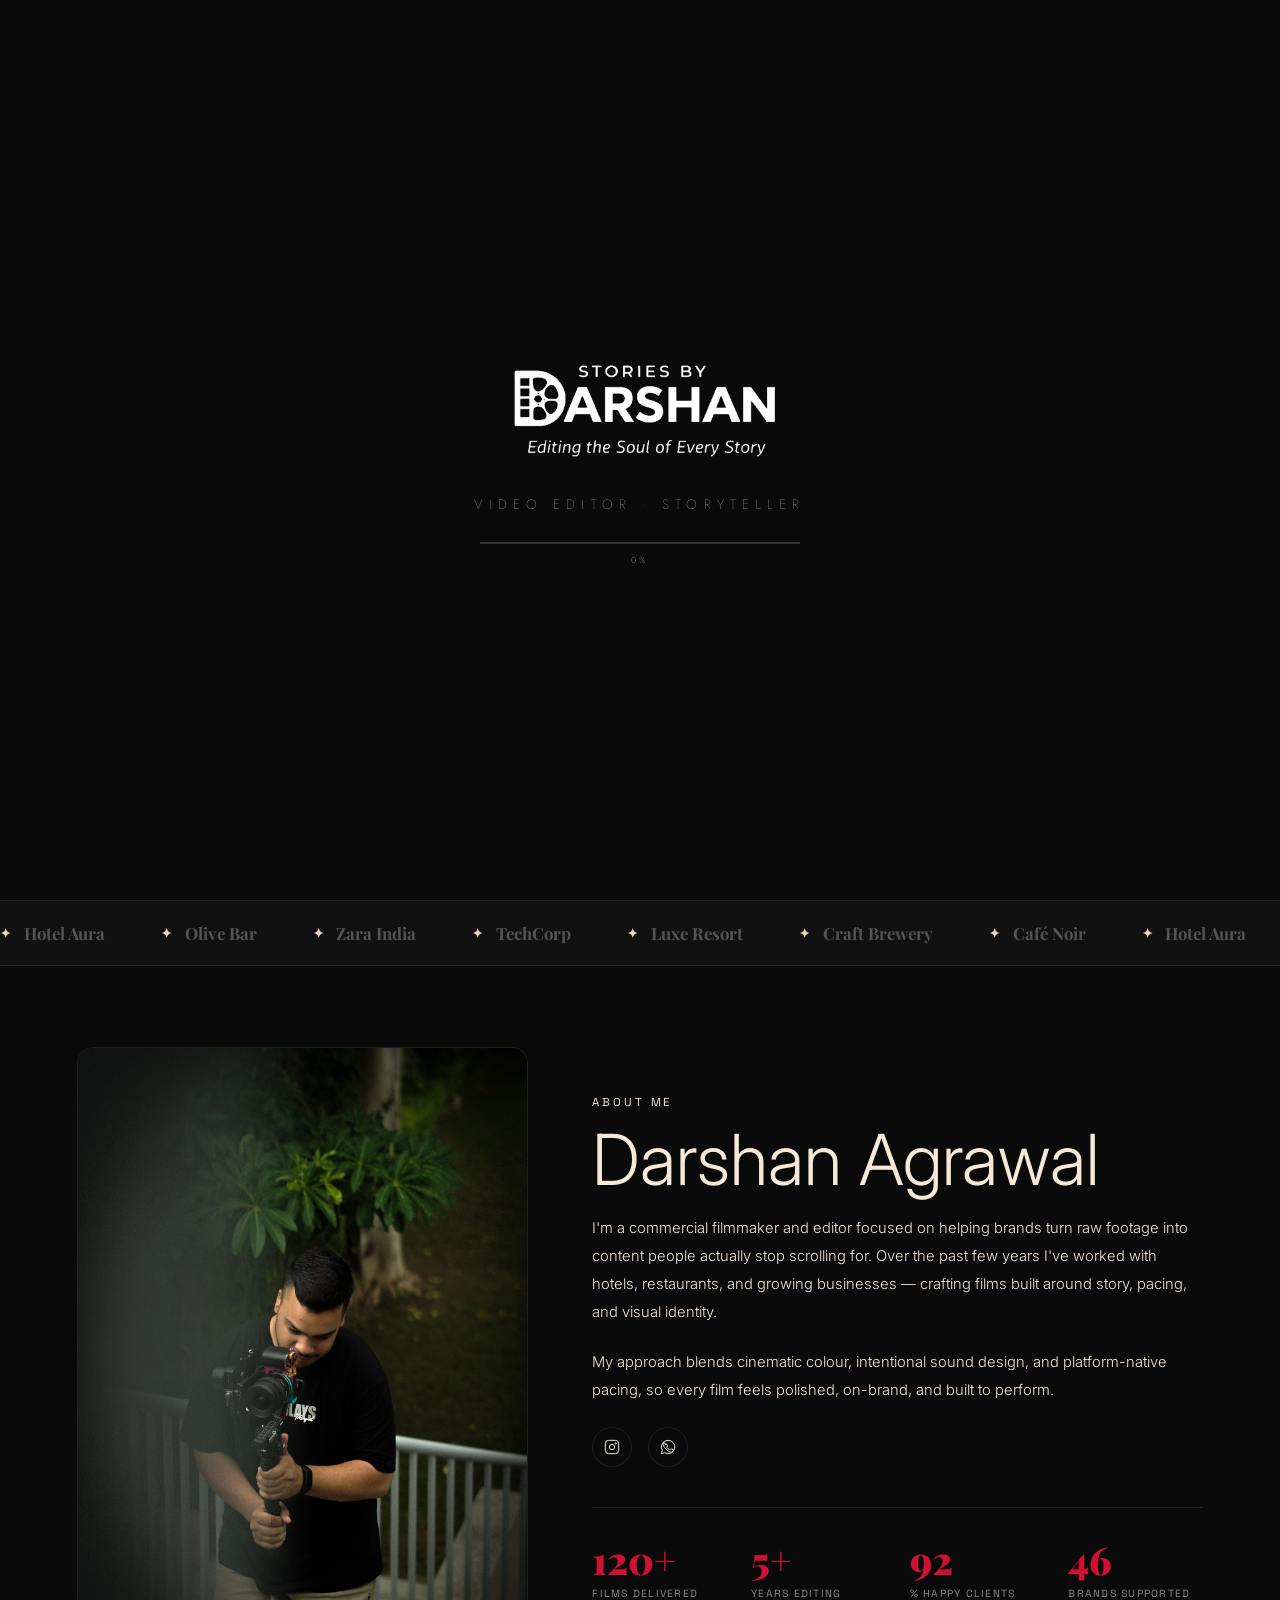
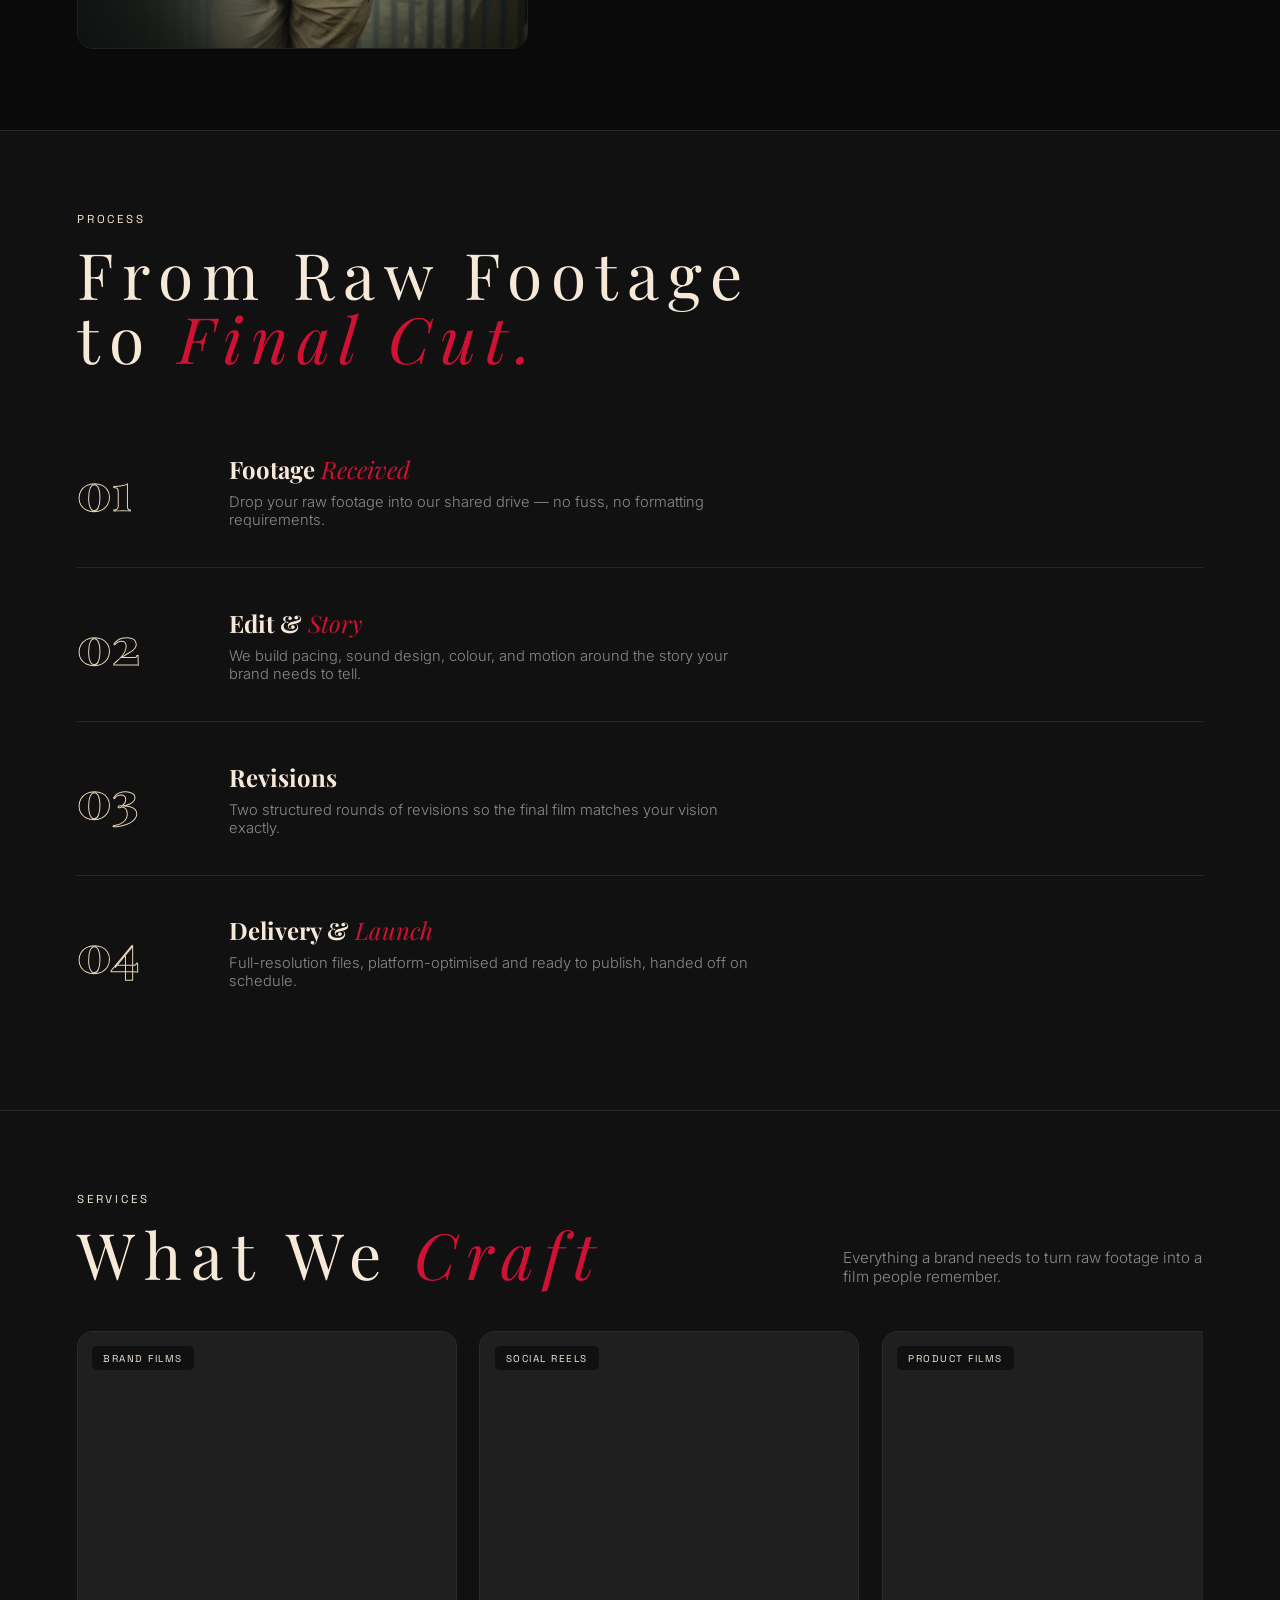
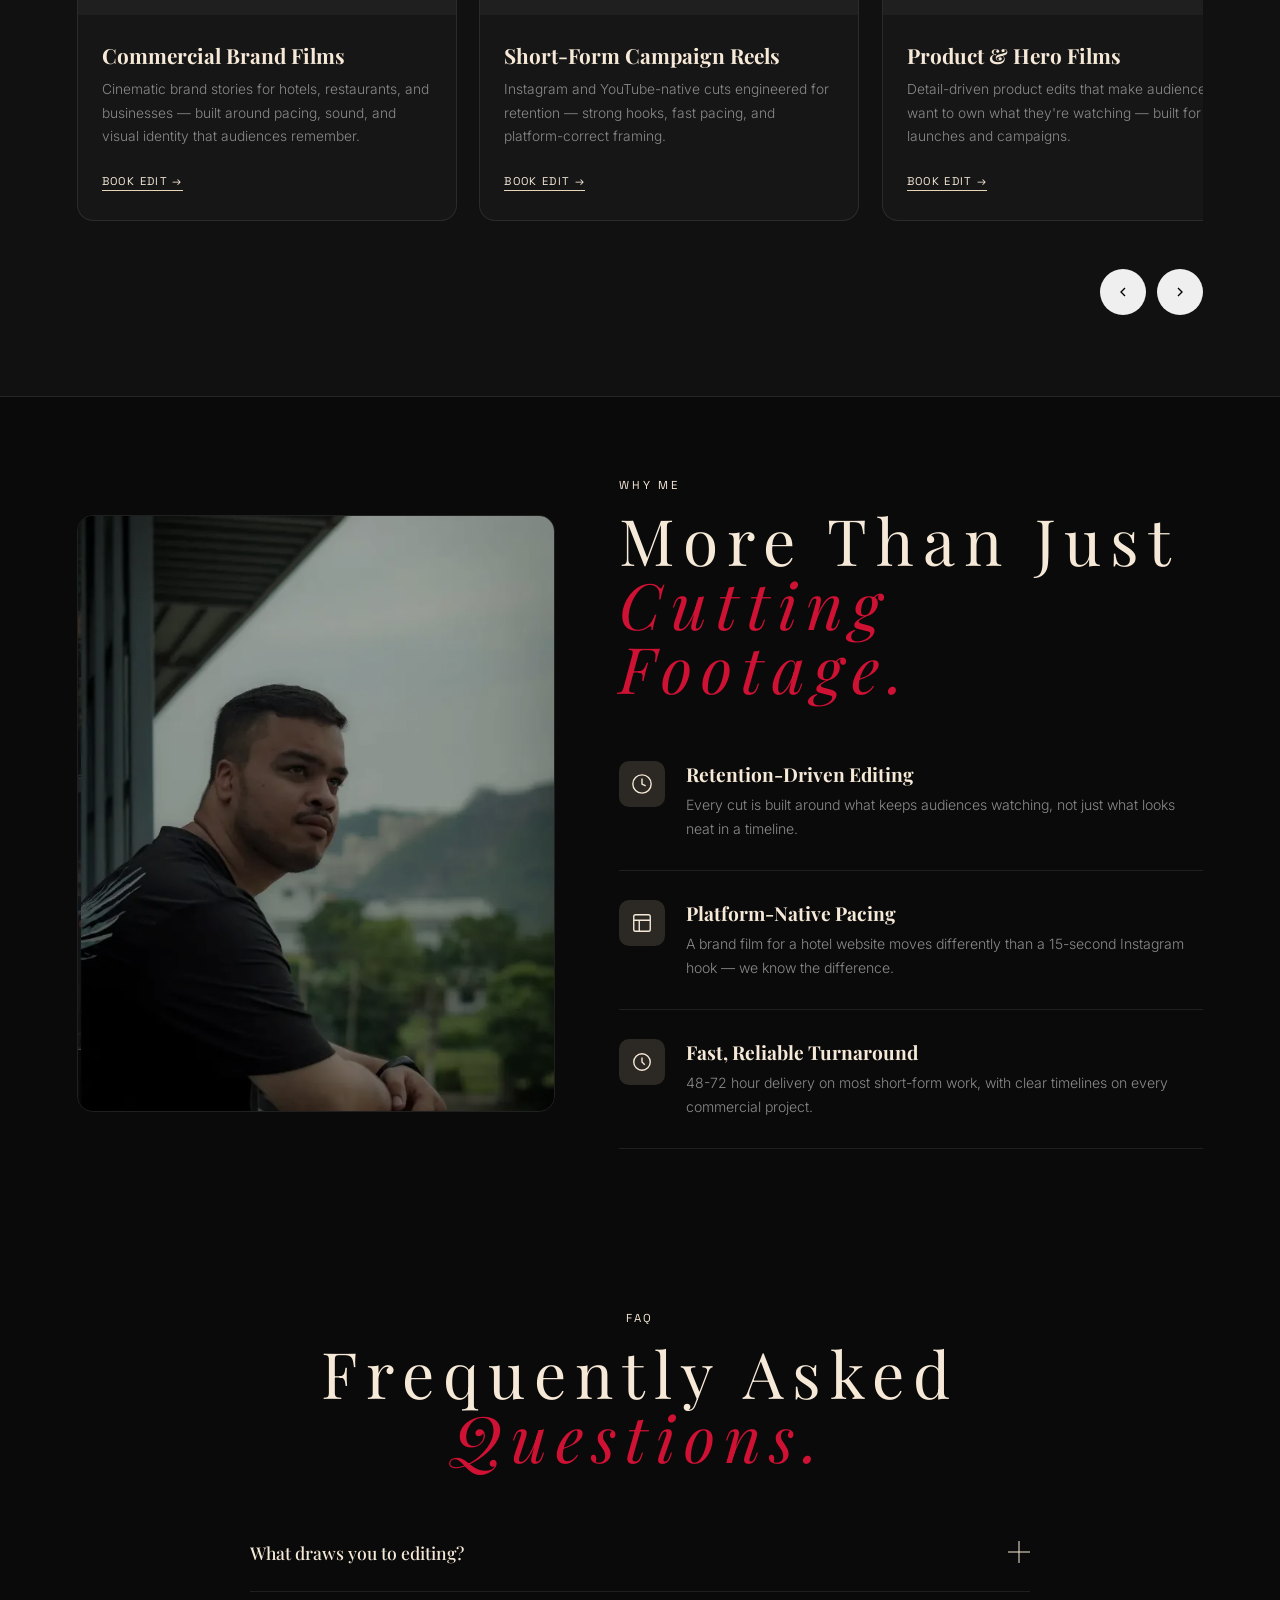
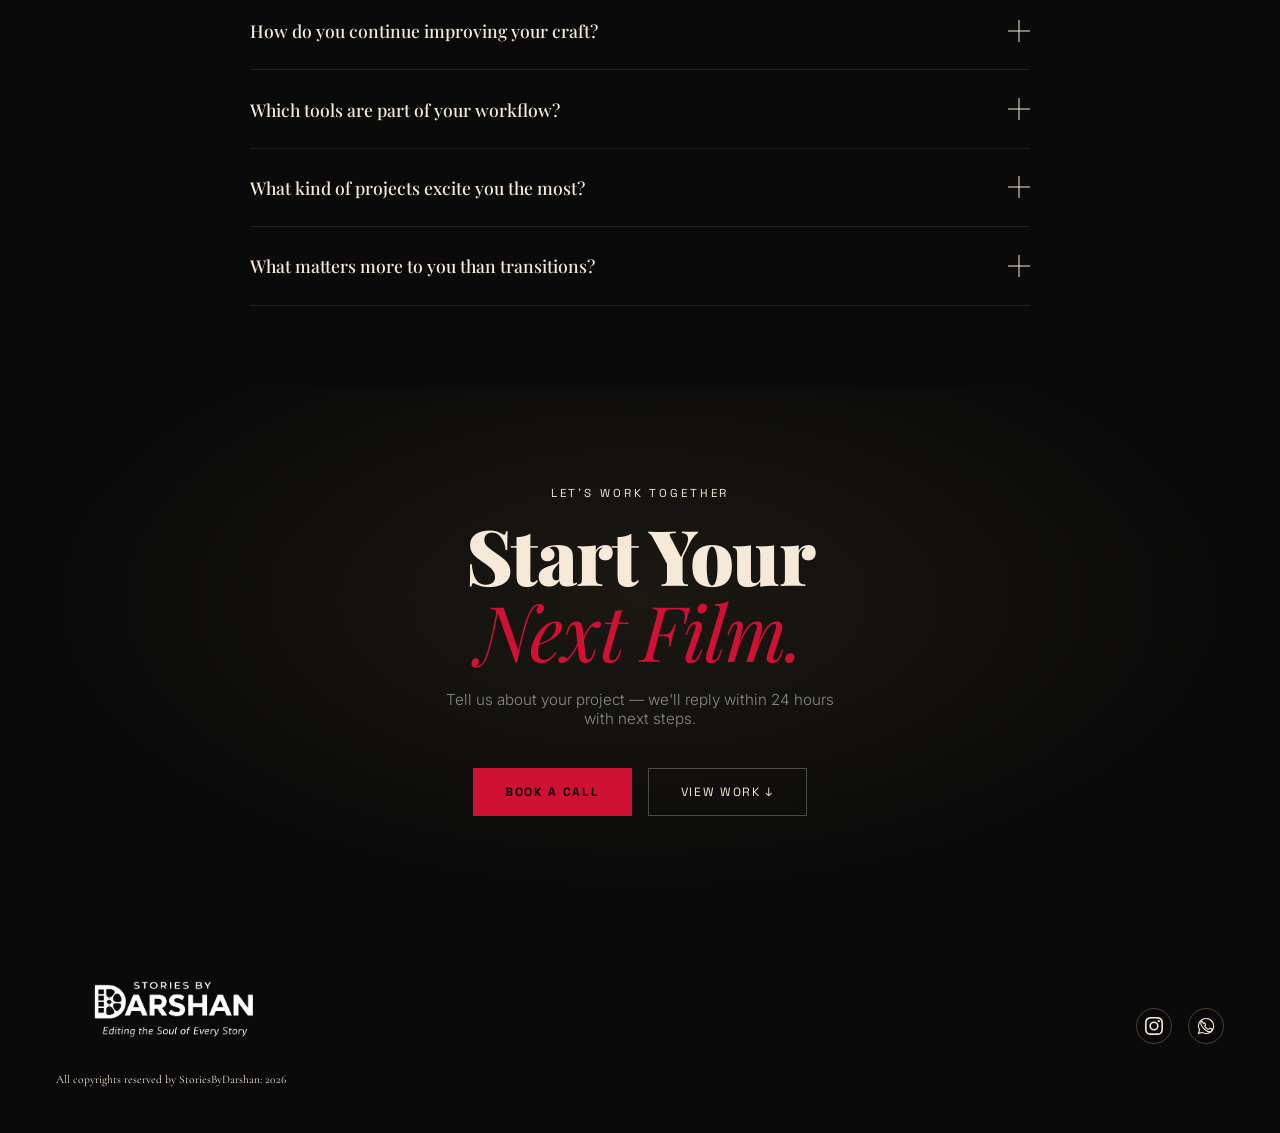
==== commit df0faa98: "favicon added" ====
--- a/index.html
+++ b/index.html
@@ -3,11 +3,12 @@
 <head>
 <meta charset="UTF-8">
 <meta name="viewport" content="width=device-width, initial-scale=1.0">
-<title>Darshan Agrawal | Filmmaker · Video Editor · Storyteller</title>
+<title>Darshan Agrawal | Video Editor · Storyteller</title>
 <meta name="description" content="StoriesByDarshan — Cinematic wedding films and commercial brand videos by Darshan Agrawal. Filmmaker | Video Editor | Storyteller.">
 <meta name="keywords" content="freelance video editor India, wedding videographer, commercial video editor, brand film editor, StoriesByDarshan, Darshan Agrawal">
 <link rel="canonical" href="https://storiesbydarshan.vercel.app/">
 
+<link rel="icon" type="image/png" href="Images/Favicon.png">
 
 <link rel="preconnect" href="https://fonts.googleapis.com"/>
 <link rel="preconnect" href="https://fonts.gstatic.com" crossorigin/>
@@ -35,7 +36,7 @@
 <script src="https://cdnjs.cloudflare.com/ajax/libs/gsap/3.12.2/ScrollTrigger.min.js"></script>
 
 <link rel="stylesheet" href="index.css">
-<!-- <link rel="stylesheet" href="Wedding-page.css" /> -->
+<link rel="stylesheet" href="Wedding-page.css" />
 <link rel="stylesheet" href="commercial-override.css" />
 <link rel="stylesheet" href="process-section.css" />
 <link rel="stylesheet" href="commercial-contact-section.css" />
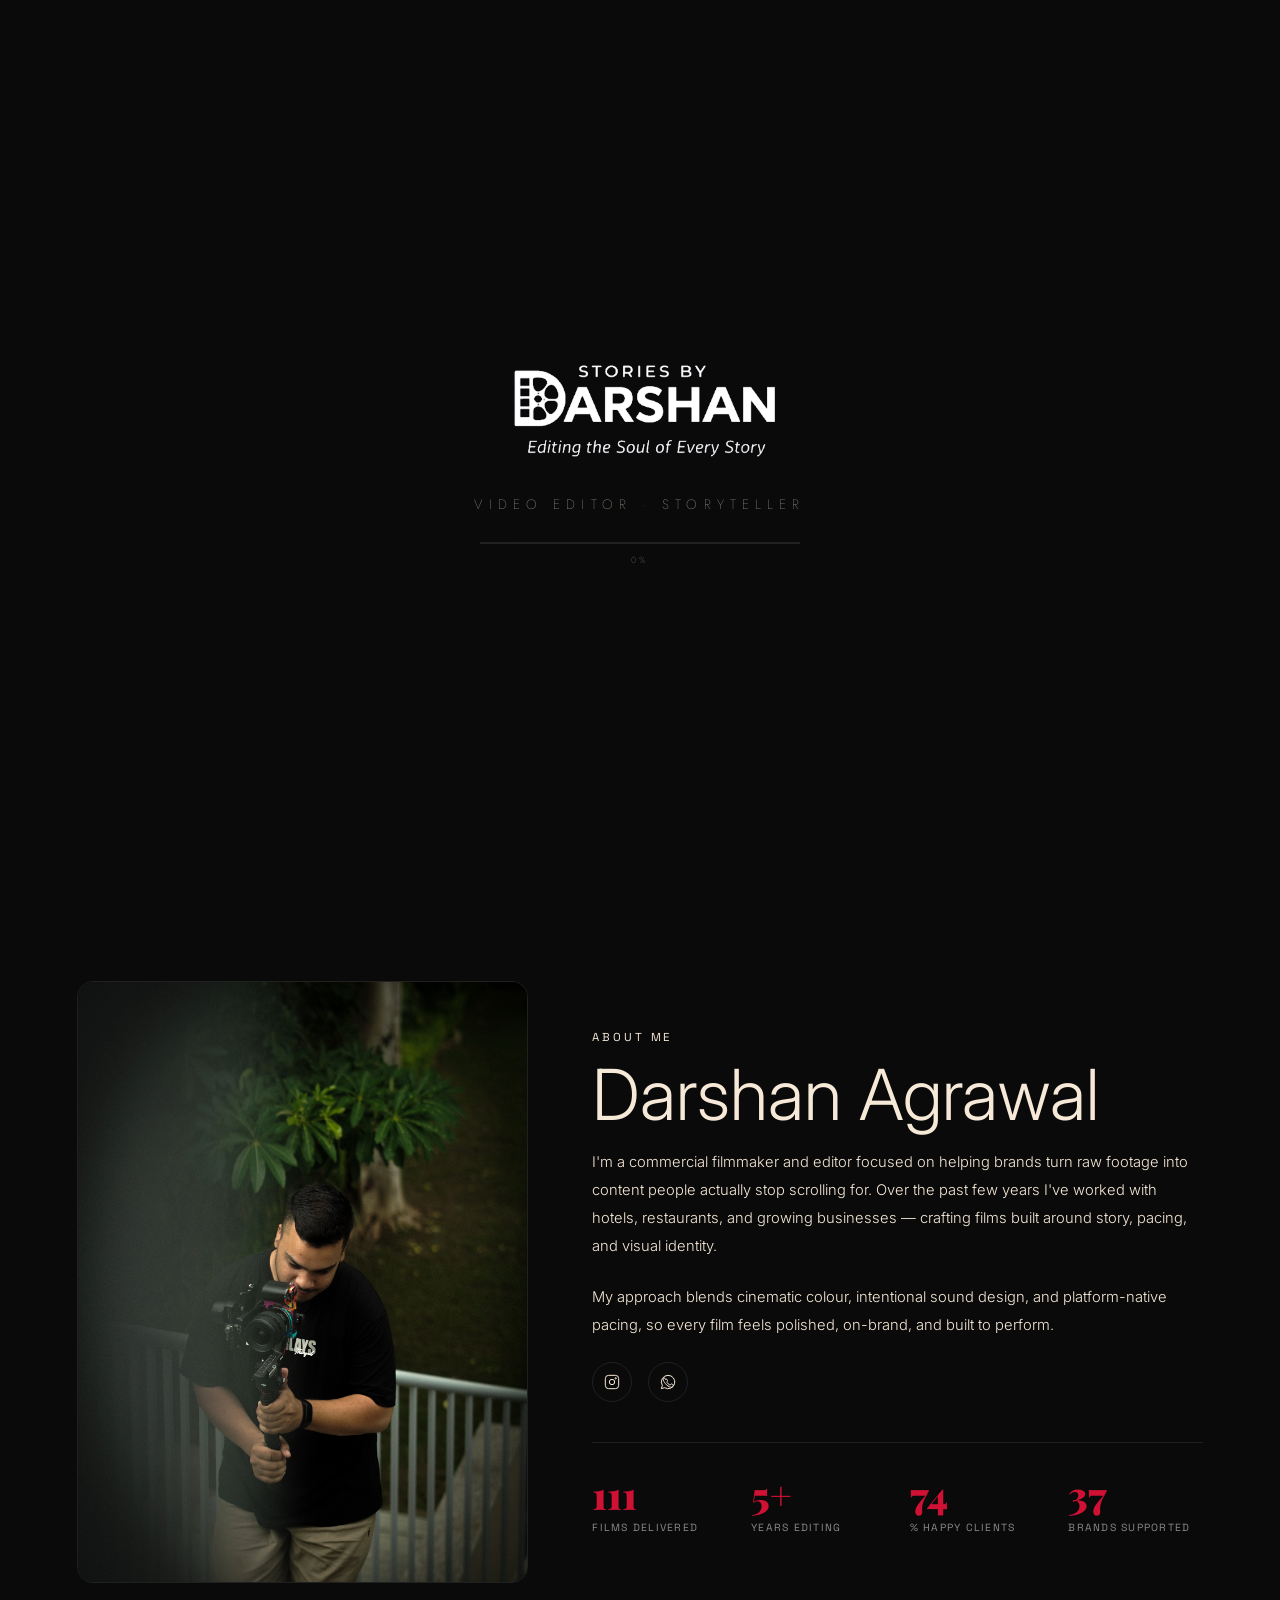
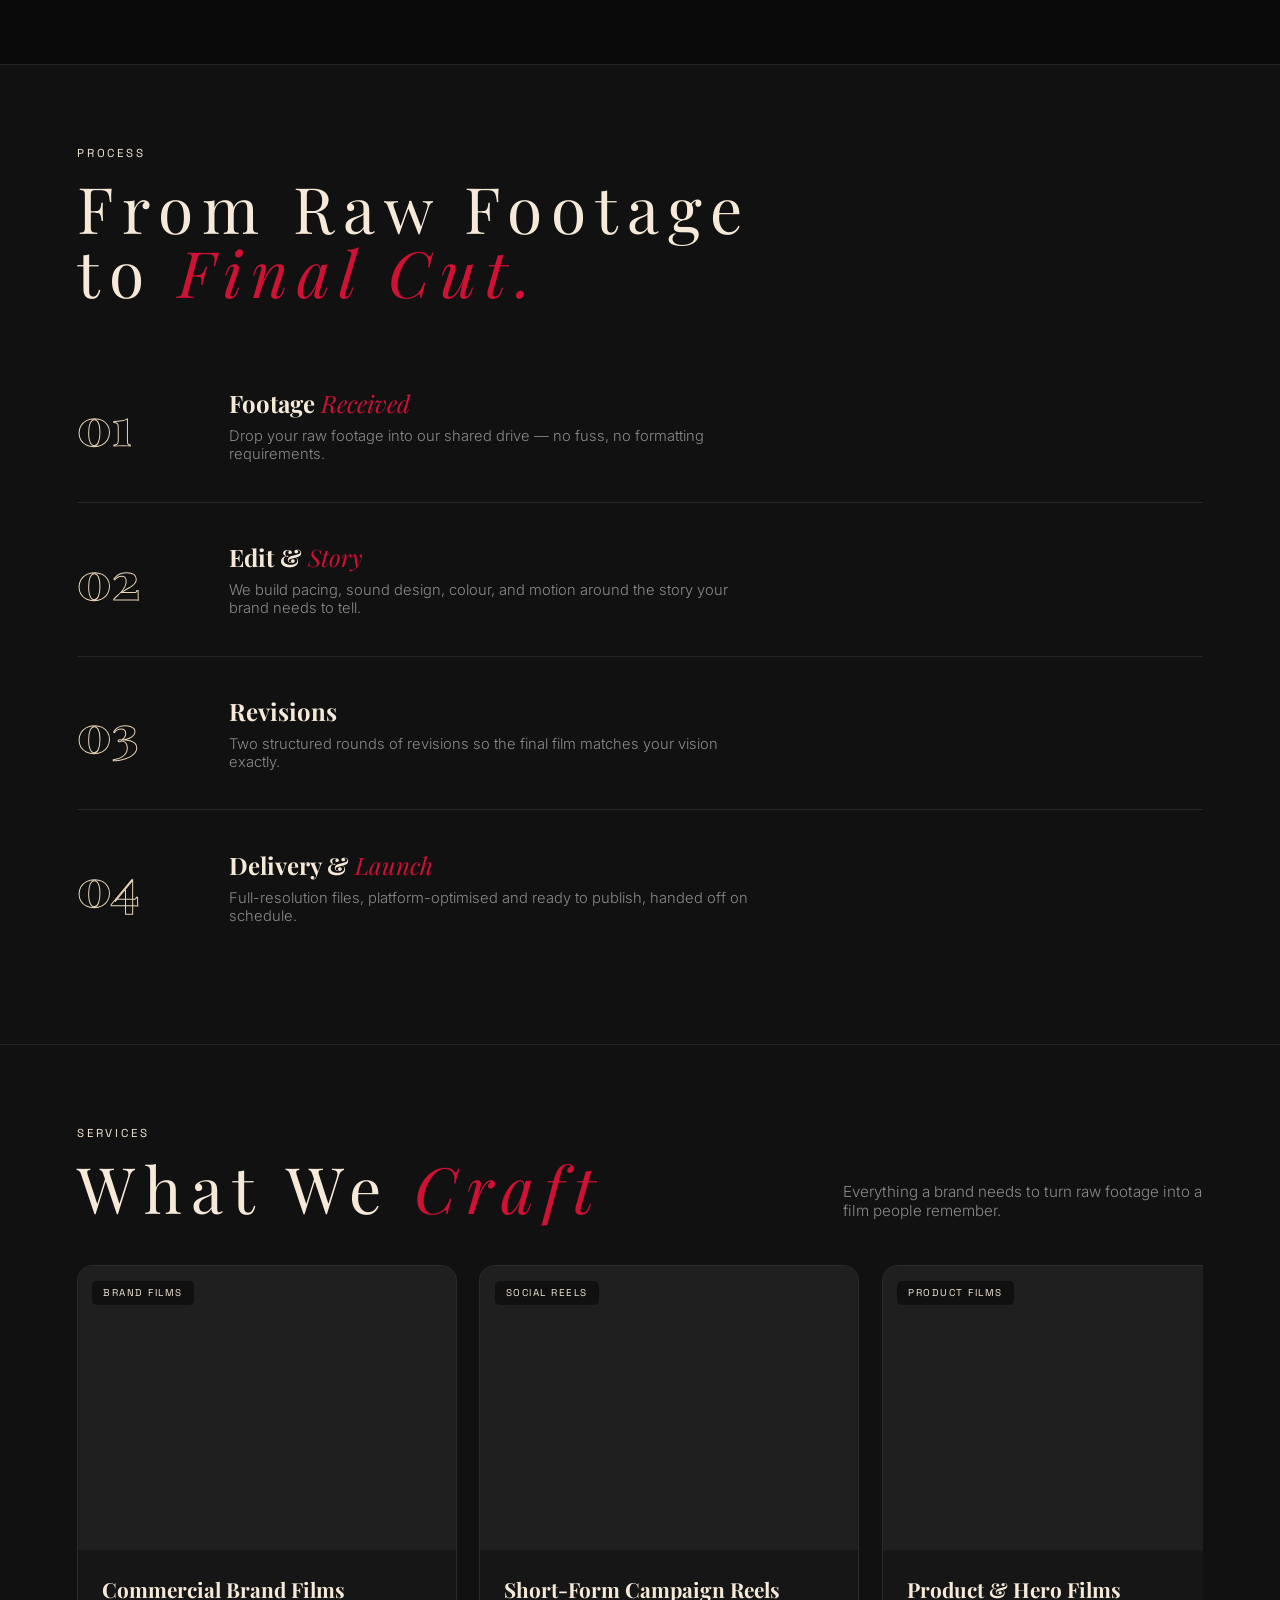
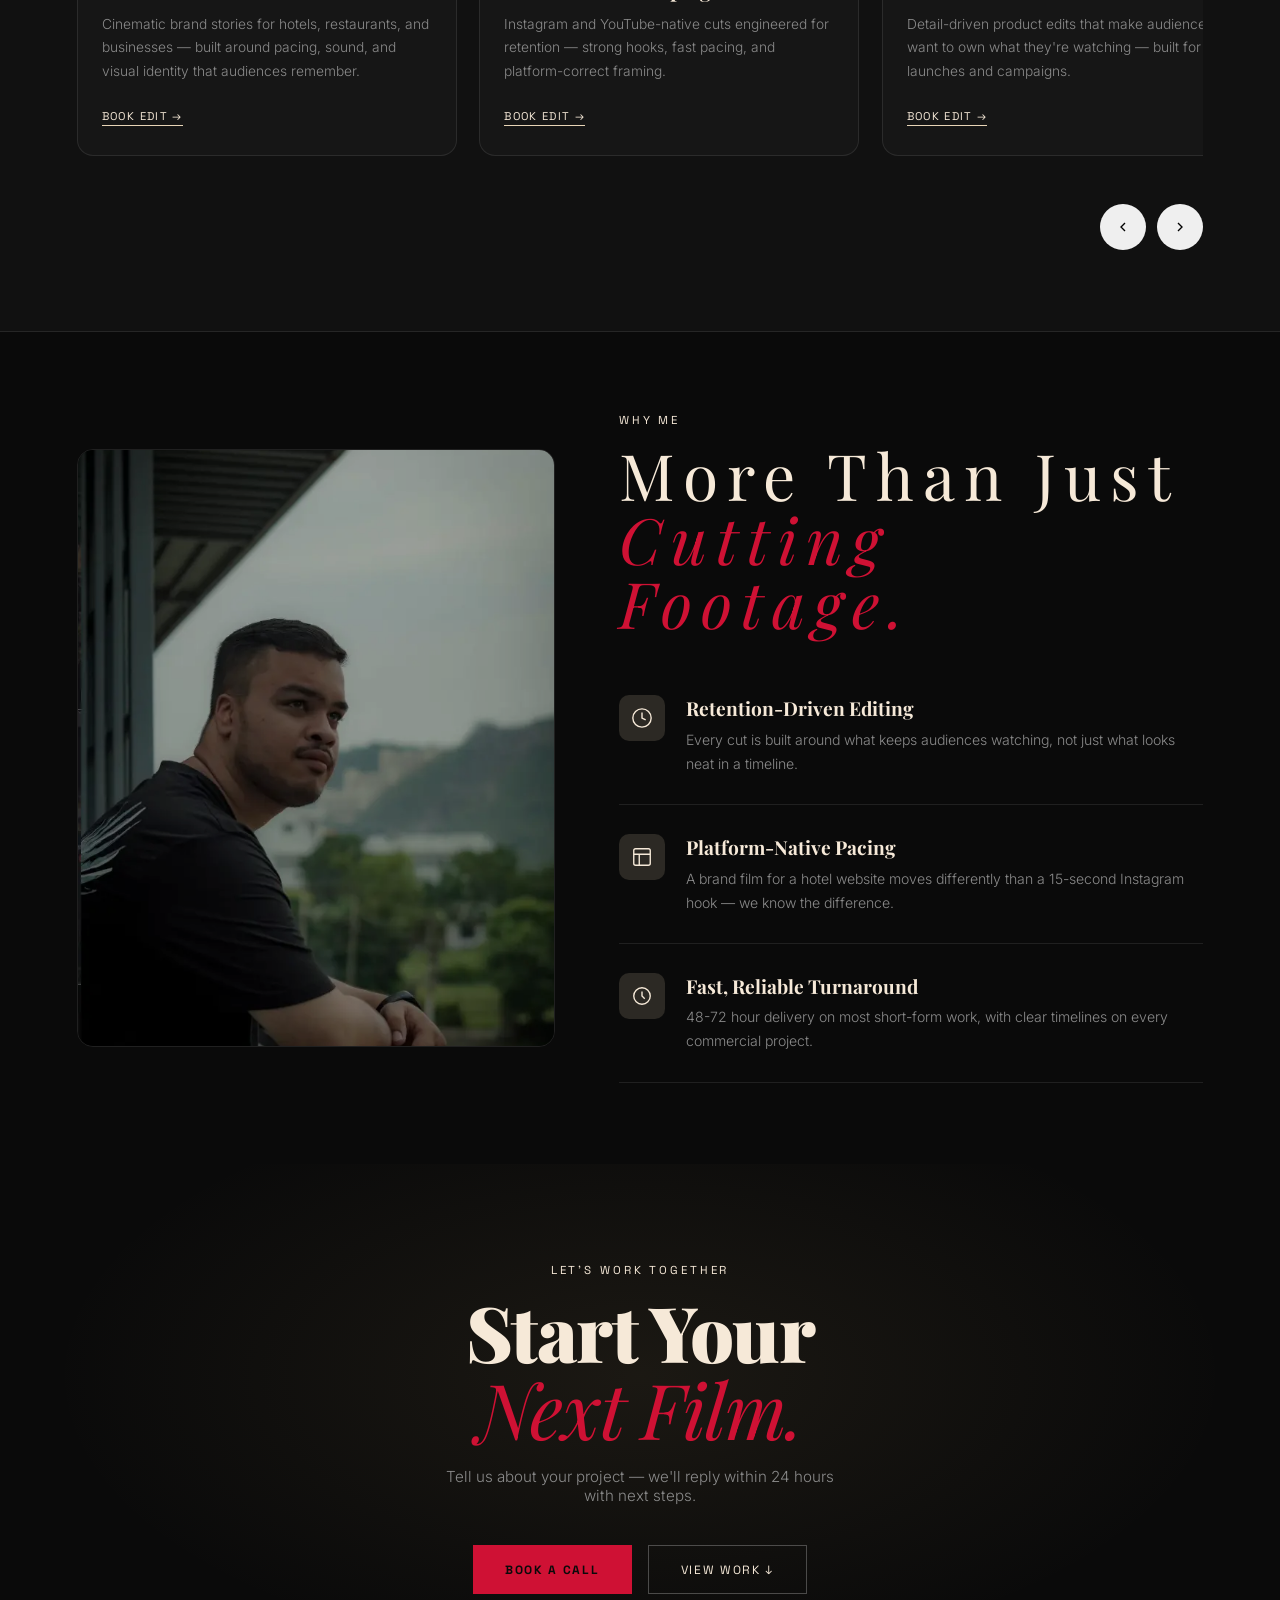
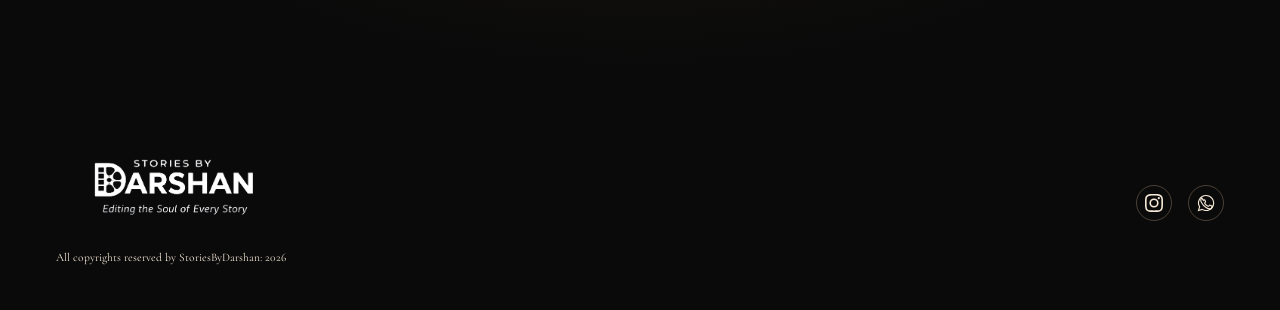
==== commit cef1874b: "final revision" ====
--- a/index.html
+++ b/index.html
@@ -143,7 +143,7 @@
   </div>
 </section>
 
-<!-- ═══ MARQUEE ═══ -->
+<!-- ═══ MARQUEE ═══ --
 <div id="marquee-strip">
   <div class="marquee-track">
     <div class="marquee-item"><span class="star">✦</span>Hotel Aura</div>
@@ -161,7 +161,7 @@
     <div class="marquee-item"><span class="star">✦</span>Craft Brewery</div>
     <div class="marquee-item"><span class="star">✦</span>Café Noir</div>
   </div>
-</div>
+</div> -->
 
 <!-- ═══ ABOUT + STATS ═══ -->
 <section class="section">
@@ -475,7 +475,7 @@
   </div>
 </section> -->
 
-<!-- ═══ FAQ ═══ -->
+<!-- ═══ FAQ ═══ --
 <section class="section">
   <div class="section-head faq-head reveal">
     <div>
@@ -506,7 +506,7 @@
       <div class="faq-a"><p>Clarity, emotion, rhythm, and storytelling. Great editing should communicate ideas—not distract from them.</p></div>
     </div>
   </div>
-</section>
+</section> -->
 
 <!-- ═══ CTA ═══ -->
 <section id="cta" class="section">
@@ -1000,9 +1000,9 @@
         <h3 class="cp-step-title">Color<br /><em>Grading.</em></h3>
         <p class="cp-step-body">Professional color correction and cinematic color grading to give your videos a polished, consistent visual style. We balance exposure, skin tones, and contrast while crafting a signature look that strengthens your brand identity.</p>
         <ul class="cp-features">
-          <li><span class="cp-dot"></span>4K UHD final export</li>
-          <li><span class="cp-dot"></span>Multi-format delivery</li>
-          <li><span class="cp-dot"></span>Platform-optimised compression</li>
+          <li><span class="cp-dot"></span>Professional Color Correction</li>
+          <li><span class="cp-dot"></span>Cinematic Color & Mood Creation</li>
+          <li><span class="cp-dot"></span>Skin Tone & Exposure Balancing</li>
         </ul>
       </div>
     
@@ -1653,7 +1653,7 @@
       <h2 class="contact-split-heading reveal">Let's Work<br><em>Together</em></h2>
       <p class="contact-intro reveal">If you're planning your dream brand video or need a compelling commercial film — I'd love to hear about your project. Let's create something unforgettable.</p>
       <div class="contact-links reveal">
-        <a href="https://wa.me/+91-8619219671" target="_blank" class="contact-link">
+        <a href="https://wa.me/918619219671" target="_blank" class="contact-link">
           <div class="contact-link-icon">
             <svg viewBox="0 0 24 24"><path d="M17.472 14.382c-.297-.149-1.758-.867-2.03-.967-.273-.099-.471-.148-.67.15-.197.297-.767.966-.94 1.164-.173.199-.347.223-.644.075-.297-.15-1.255-.463-2.39-1.475-.883-.788-1.48-1.761-1.653-2.059-.173-.297-.018-.458.13-.606.134-.133.298-.347.446-.52.149-.174.198-.298.298-.497.099-.198.05-.371-.025-.52-.075-.149-.669-1.612-.916-2.207-.242-.579-.487-.5-.669-.51-.173-.008-.371-.01-.57-.01-.198 0-.52.074-.792.372-.272.297-1.04 1.016-1.04 2.479 0 1.462 1.065 2.875 1.213 3.074.149.198 2.096 3.2 5.077 4.487.709.306 1.262.489 1.694.625.712.227 1.36.195 1.871.118.571-.085 1.758-.719 2.006-1.413.248-.694.248-1.289.173-1.413-.074-.124-.272-.198-.57-.347m-5.421 7.403h-.004a9.87 9.87 0 01-5.031-1.378l-.361-.214-3.741.982.998-3.648-.235-.374a9.86 9.86 0 01-1.51-5.26c.001-5.45 4.436-9.884 9.888-9.884 2.64 0 5.122 1.03 6.988 2.898a9.825 9.825 0 012.893 6.994c-.003 5.45-4.437 9.884-9.885 9.884m8.413-18.297A11.815 11.815 0 0012.05 0C5.495 0 .16 5.335.157 11.892c0 2.096.547 4.142 1.588 5.945L.057 24l6.305-1.654a11.882 11.882 0 005.683 1.448h.005c6.554 0 11.89-5.335 11.893-11.893a11.821 11.821 0 00-3.48-8.413z"/></svg>
           </div>
@@ -1784,7 +1784,7 @@
     <img src="Images/image.jpg" alt="Darshan Agrawal" loading="eager">
     <div class="about-hero-content">
       <h1 class="about-name reveal">Darshan<br><em>Agrawal</em></h1>
-      <p class="about-role reveal">Filmmaker · Video Editor · Storyteller</p>
+      <p class="about-role reveal">Video Editor · Storyteller</p>
     </div>
   </section>
   <section class="about-body about-body--split">
@@ -1820,12 +1820,13 @@
     </div>
     <div class="about-portrait-col reveal">
       <div class="about-portrait">
-        <img class="about-portrait-img" src="Images/image.jpg" alt="Darshan Agrawal — Filmmaker and Video Editor" loading="lazy">
+        <img class="about-portrait-img" src="Images/image.webp" alt="Darshan Agrawal — Video Editor and Storyteller" loading="lazy">
         <span class="about-portrait-frame" aria-hidden="true"></span>
       </div>
     </div>
   </section>
-  <section class="testimonials-section">
+  
+  <!-- <section class="testimonials-section">
     <span class="section-label reveal" style="color:var(--gold)">What Clients Say</span>
     <h2 class="section-heading reveal" style="color:#cf1134">Kind Words</h2>
     <div class="testimonials-grid">
@@ -1845,7 +1846,7 @@
         <div class="tq-author"><p class="tq-name">Ananya Joshi</p><p class="tq-event">Restaurant Promo Film — Mumbai</p></div>
       </div>
     </div>
-  </section>
+  </section> -->
   <footer class="site-footer">
 
   <!-- LEFT: Logo + copyright -->
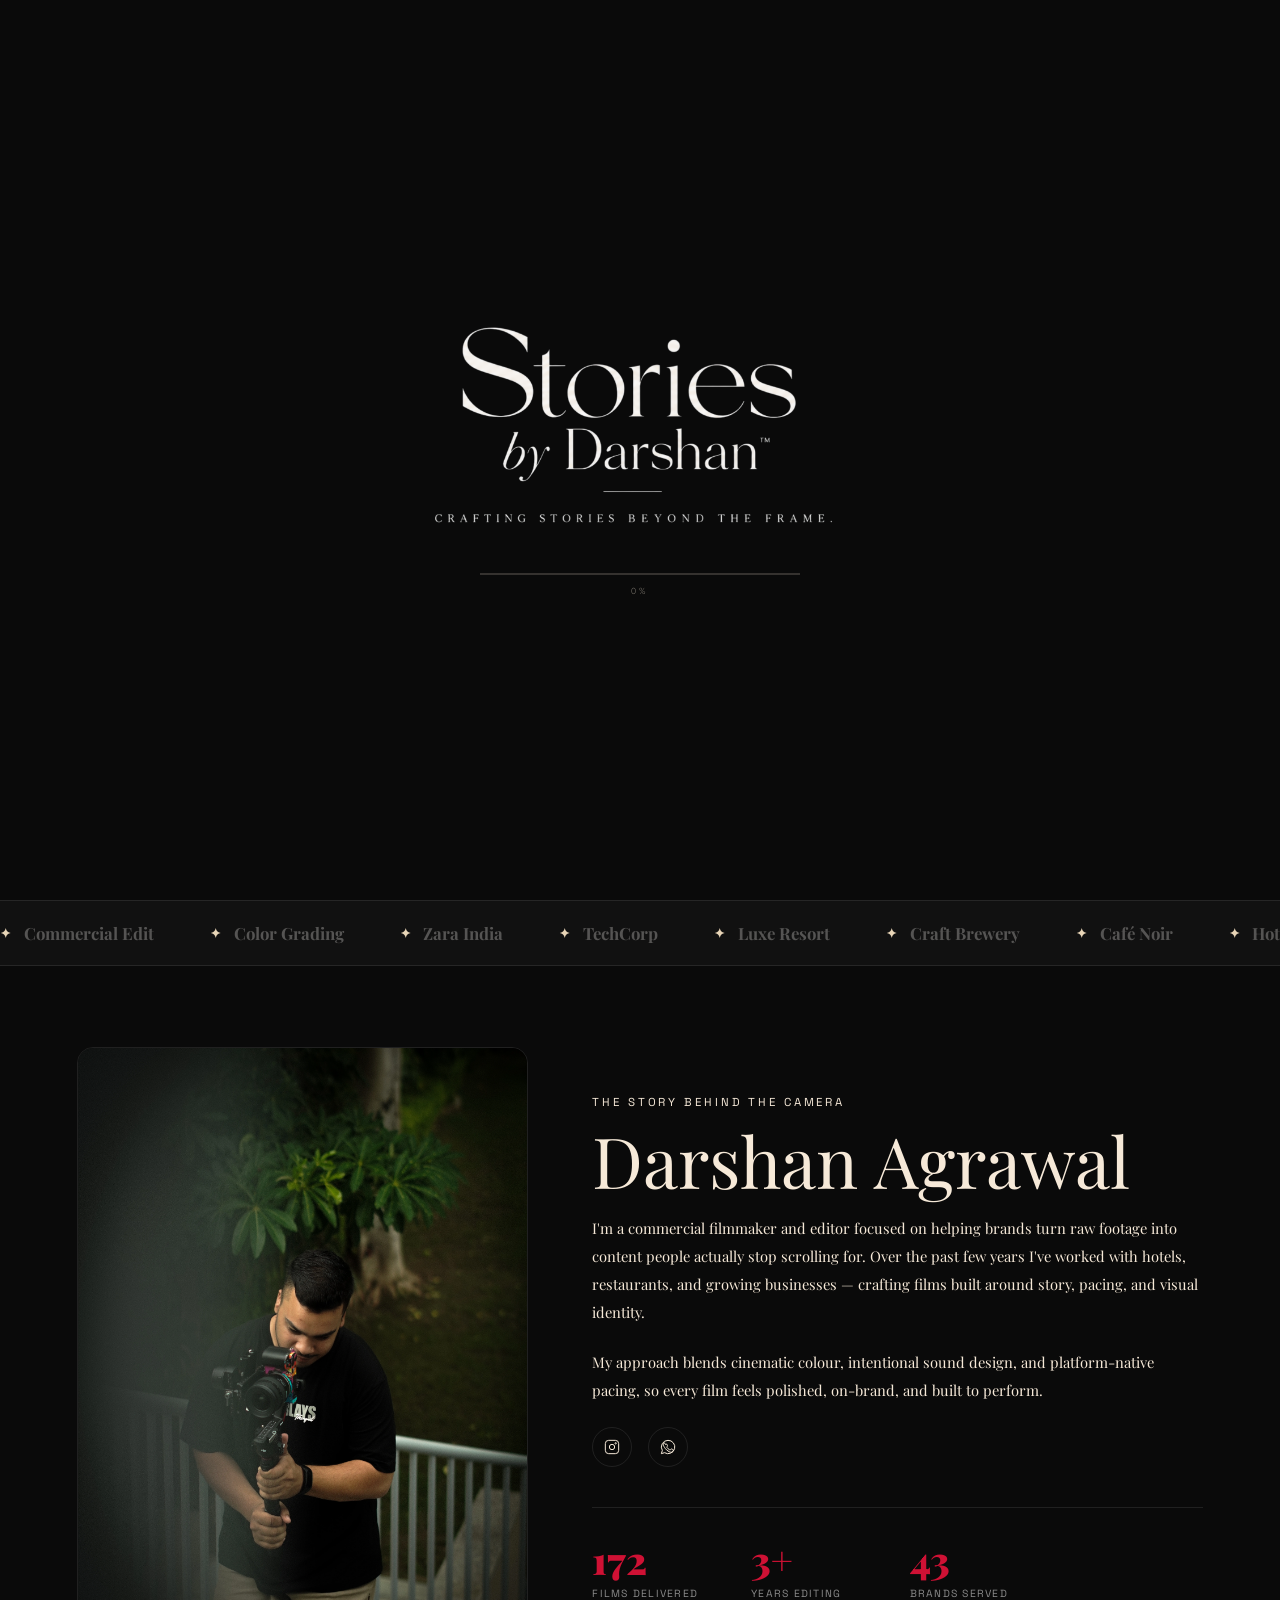
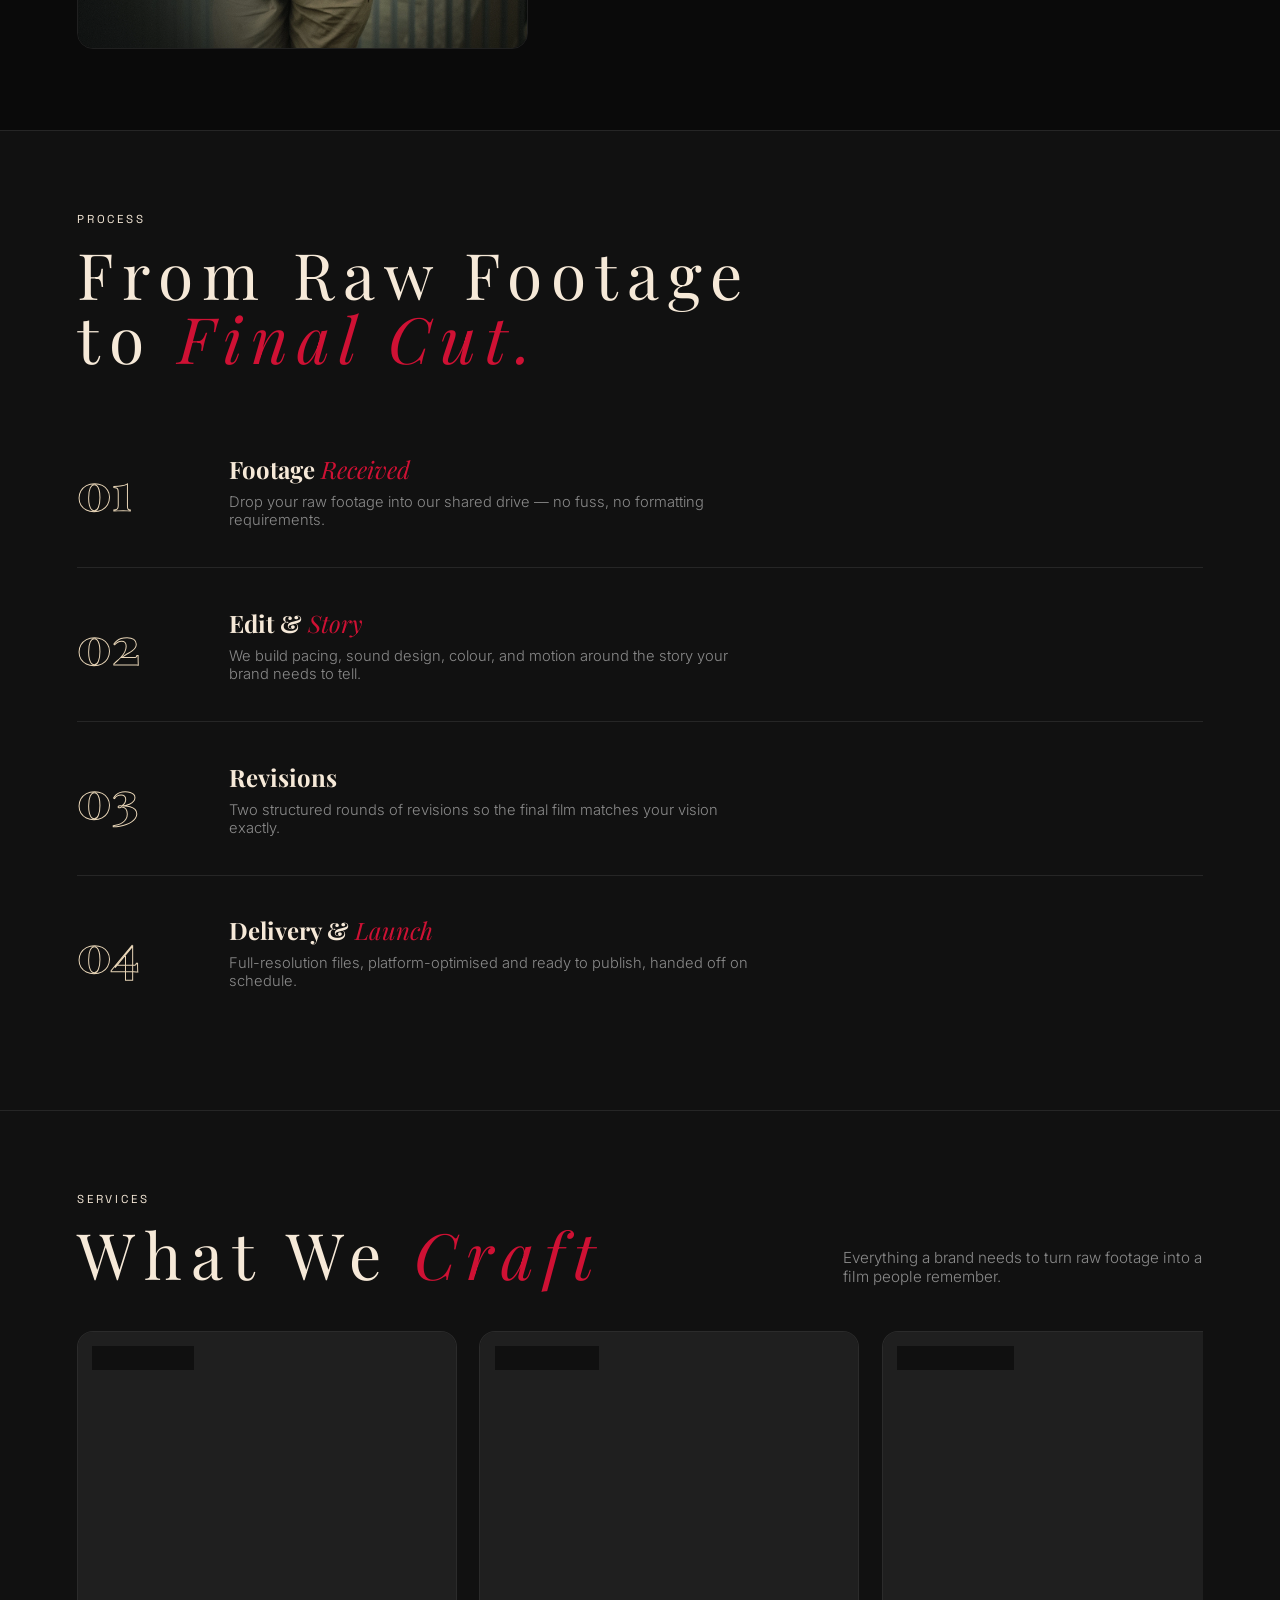
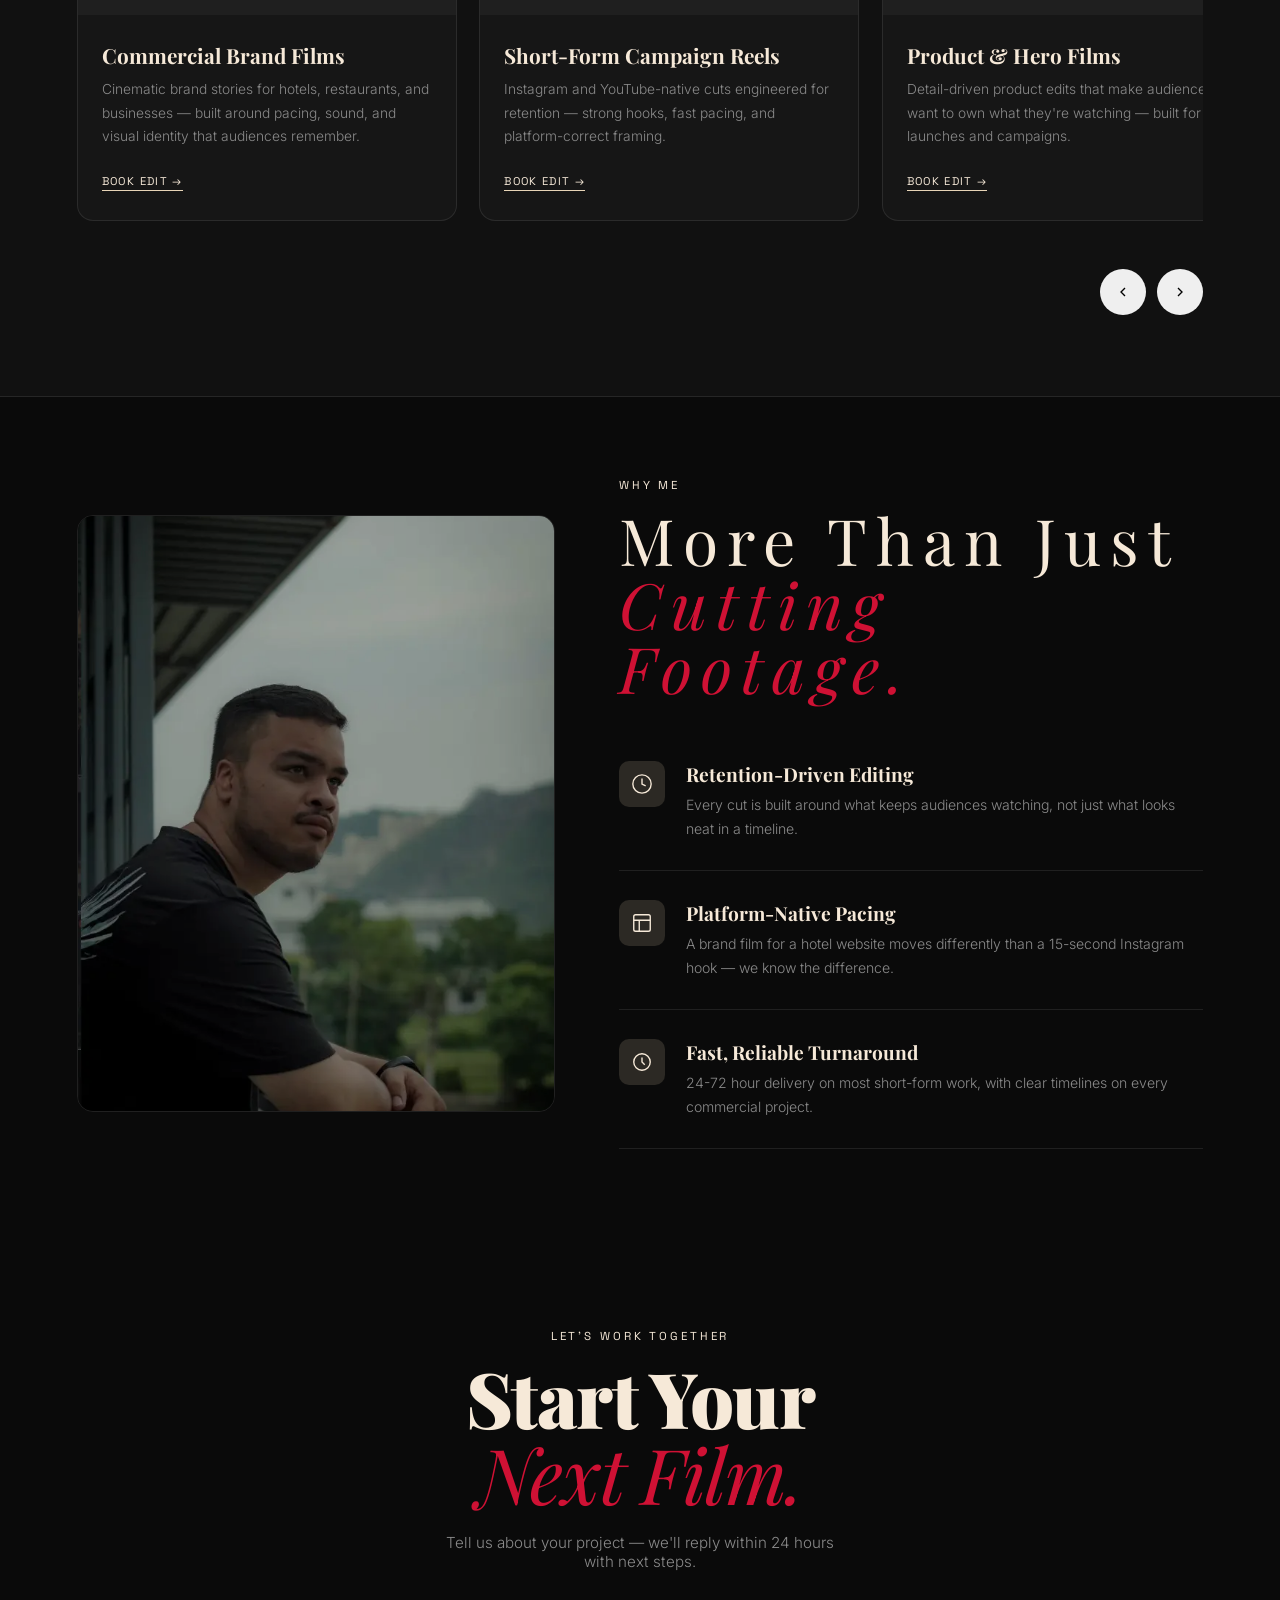
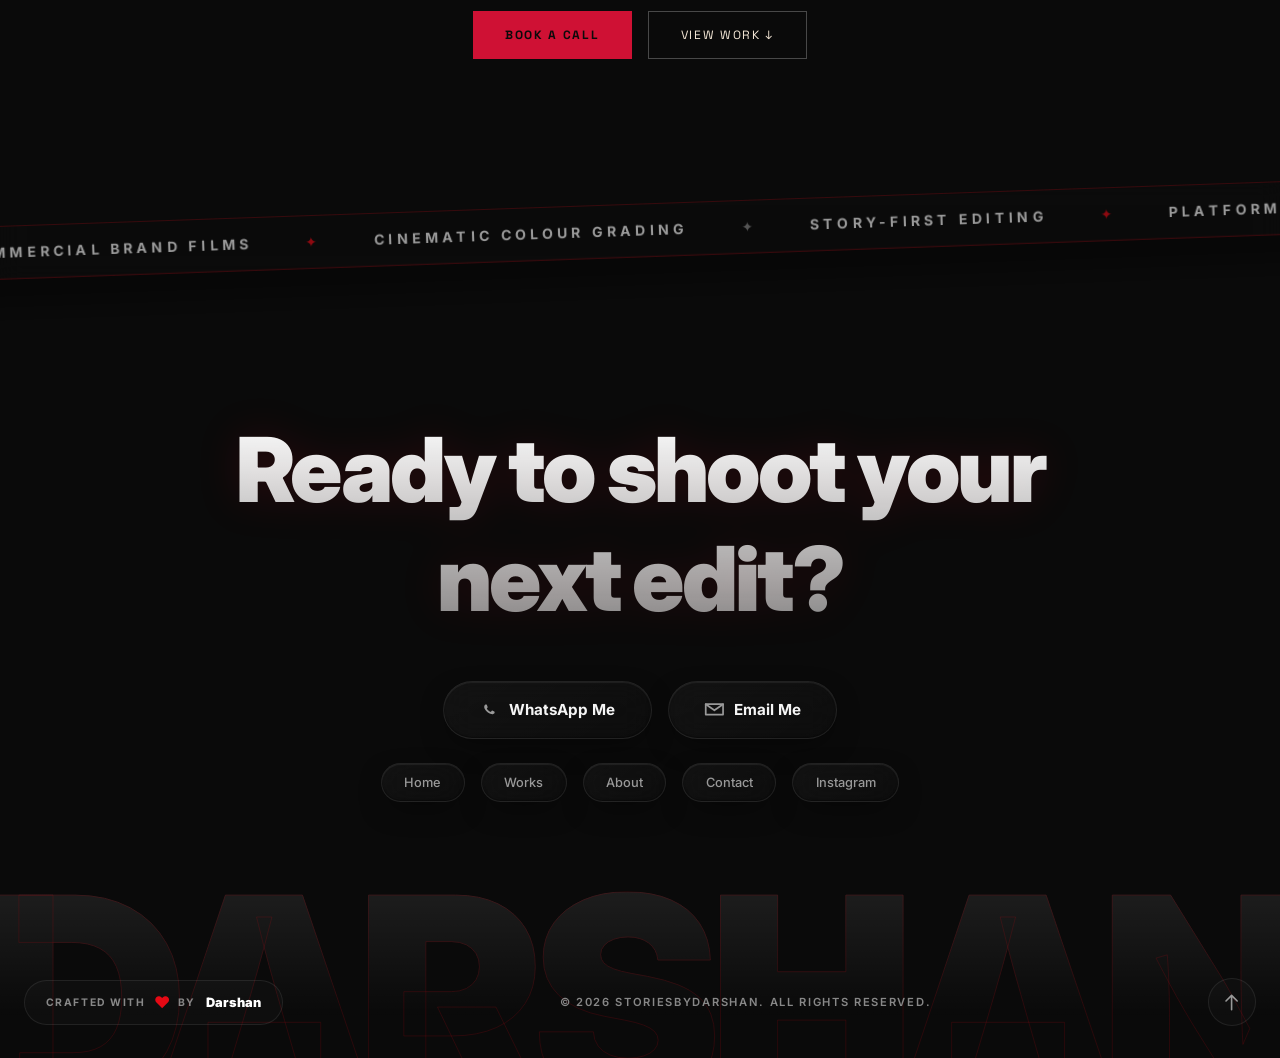
==== commit 598e19fe: "Final revision_01" ====
--- a/index.html
+++ b/index.html
@@ -48,9 +48,9 @@
 <!-- ═══ PRELOADER ═══ -->
 <div id="preloader">
   <!-- Light logo (beige on black) for preloader -->
-  <img class="preloader-logo-img" id="preloaderLogo" src="light_logo_transperent_2.png"    alt="StoriesByDarshan">
+  <img class="preloader-logo-img" id="preloaderLogo" src="light_logo_transperent_3.png"    alt="StoriesByDarshan">
   <!-- <h2 class="preloader-name" id="preloaderName">STORIES BY DARSHAN</h2> -->
-  <div class="preloader-tagline" id="preloaderTag">Video Editor · Storyteller</div>
+  <!-- <div class="preloader-tagline" id="preloaderTag">Video Editor · Storyteller</div> -->
   <div class="preloader-progress-wrap">
     <div class="preloader-progress-track">
       <div class="preloader-progress-bar" id="preloaderBar"></div>
@@ -63,7 +63,7 @@
 <nav id="navbar" class="dark-nav">
   <a href="#" class="nav-logo" onclick="navigateTo('home');return false;" id="navLogo">
     <!-- Dark sections: show light logo. Light sections: show dark logo -->
-      <img src="light_logo_transperent_2.png" id="navLogoImg" alt="StoriesByDarshan" style="height:60px !important;width:auto !important;min-width:150px;display:block;">  </a>
+      <img src="light_logo_transperent_3.png" id="navLogoImg" alt="StoriesByDarshan" style="height:60px !important;width:auto !important;min-width:150px;display:block;">  </a>
   <ul class="nav-links">
     <li><a href="#" onclick="navigateTo('home');return false;" data-page="home">Home</a></li>
     <li><a href="#" onclick="navigateTo('commercial');return false;" data-page="commercial">Works</a></li>
@@ -143,11 +143,11 @@
   </div>
 </section>
 
-<!-- ═══ MARQUEE ═══ --
+<!-- ═══ MARQUEE ═══ -->
 <div id="marquee-strip">
   <div class="marquee-track">
-    <div class="marquee-item"><span class="star">✦</span>Hotel Aura</div>
-    <div class="marquee-item"><span class="star">✦</span>Olive Bar</div>
+    <div class="marquee-item"><span class="star">✦</span>Commercial Edit</div>
+    <div class="marquee-item"><span class="star">✦</span>Color Grading</div>
     <div class="marquee-item"><span class="star">✦</span>Zara India</div>
     <div class="marquee-item"><span class="star">✦</span>TechCorp</div>
     <div class="marquee-item"><span class="star">✦</span>Luxe Resort</div>
@@ -161,7 +161,7 @@
     <div class="marquee-item"><span class="star">✦</span>Craft Brewery</div>
     <div class="marquee-item"><span class="star">✦</span>Café Noir</div>
   </div>
-</div> -->
+</div>
 
 <!-- ═══ ABOUT + STATS ═══ -->
 <section class="section">
@@ -170,7 +170,7 @@
       <img src="Images/image.webp" alt="Darshan"/>
     </div>
     <div class="reveal d1">
-      <div class="section-tag">About Me</div>
+      <div class="section-tag">THE STORY BEHIND THE CAMERA</div>
       <h3 class="about-name">Darshan Agrawal</h3>
       <p class="about-bio">I'm a commercial filmmaker and editor focused on helping brands turn raw footage into content people actually stop scrolling for. Over the past few years I've worked with hotels, restaurants, and growing businesses — crafting films built around story, pacing, and visual identity.</p>
       <p class="about-bio">My approach blends cinematic colour, intentional sound design, and platform-native pacing, so every film feels polished, on-brand, and built to perform.</p>
@@ -179,10 +179,10 @@
         <!-- <a href="#" aria-label="YouTube"><svg viewBox="0 0 24 24" fill="none" stroke="currentColor" stroke-width="1.5"><rect x="2" y="5" width="20" height="14" rx="3"/><path d="M10 9l5 3-5 3z"/></svg></a> -->
         <a href="https://wa.me/918619219671" target="_blank" rel="noopener noreferrer" aria-label="WhatsApp"><svg viewBox="0 0 24 24" fill="none" stroke="currentColor" stroke-width="1.5"><path d="M12 2a10 10 0 00-8.5 15.2L2 22l4.9-1.5A10 10 0 1012 2z"/><path d="M8.5 8.5c.3-.7.6-.7.9-.7h.6c.2 0 .4 0 .6.5s.7 1.7.7 1.8.1.3 0 .5-.2.3-.4.5-.4.4-.5.6-.3.4-.1.7c.2.3.9 1.4 1.9 2.3 1.3 1.1 2.4 1.5 2.7 1.6s.5.1.7-.1.8-.9 1-1.2.4-.2.7-.1 1.8.8 2.1 1 .5.3.6.4c0 .2 0 1-.4 1.9s-2 1.7-2.8 1.7-2.1-.3-4.8-1.9c-3.3-2-5.3-5.6-5.5-5.9s-1.5-2-1.5-3.8c0-1.8 1-2.7 1.3-3z"/></svg></a>      </div>
       <div class="stats-row">
-        <div><div class="stat-num" data-count="120">0</div><div class="stat-label">Films Delivered</div></div>
-        <div><div class="stat-num" data-count="5">0</div><div class="stat-label">Years Editing</div></div>
-        <div><div class="stat-num" data-count="98">0</div><div class="stat-label">% Happy Clients</div></div>
-        <div><div class="stat-num" data-count="50">0</div><div class="stat-label">Brands Supported</div></div>
+        <div><div class="stat-num" data-count="200">0</div><div class="stat-label">Films Delivered</div></div>
+        <div><div class="stat-num" data-count="3">0</div><div class="stat-label">Years Editing</div></div>
+        <!-- <div><div class="stat-num" data-count="98">0</div><div class="stat-label">% Happy Clients</div></div> -->
+        <div><div class="stat-num" data-count="50">0</div><div class="stat-label">Brands Served</div></div>
       </div>
     </div>
   </div>
@@ -437,7 +437,7 @@
       </div>
       <div class="why-feature reveal d3">
         <div class="why-icon"><svg viewBox="0 0 24 24" fill="none" stroke="currentColor" stroke-width="1.5"><circle cx="12" cy="12" r="9"/><path d="M12 7v5l3 3"/></svg></div>
-        <div><div class="why-feature-title">Fast, Reliable Turnaround</div><p class="why-feature-desc">48-72 hour delivery on most short-form work, with clear timelines on every commercial project.</p></div>
+        <div><div class="why-feature-title">Fast, Reliable Turnaround</div><p class="why-feature-desc">24-72 hour delivery on most short-form work, with clear timelines on every commercial project.</p></div>
       </div>
     </div>
   </div>
@@ -520,9 +520,10 @@
   </div>
 </section>
 
+<!--
 <footer class="site-footer">
 
-  <!-- LEFT: Logo + copyright -->
+  <!-- LEFT: Logo + copyright --
   <div class="footer-left">
     <a href="#" onclick="navigateTo('home');return false;" class="footer-logo-link">
       <img src="light_logo_transperent_2.png" alt="Stories by Darshan" class="footer-logo-img">
@@ -530,7 +531,7 @@
     <p class="footer-copy">All copyrights reserved by StoriesByDarshan: 2026</p>
   </div>
 
-  <!-- RIGHT: social icons only -->
+  <!-- RIGHT: social icons only --
   <div class="footer-social">
     <a href="https://www.instagram.com/storiesby_darshan" target="_blank" rel="noopener" aria-label="Instagram">
       <svg viewBox="0 0 24 24"><path d="M12 2.163c3.204 0 3.584.012 4.85.07 3.252.148 4.771 1.691 4.919 4.919.058 1.265.069 1.645.069 4.849 0 3.205-.012 3.584-.069 4.849-.149 3.225-1.664 4.771-4.919 4.919-1.266.058-1.644.07-4.85.07-3.204 0-3.584-.012-4.849-.07-3.26-.149-4.771-1.699-4.919-4.92-.058-1.265-.07-1.644-.07-4.849 0-3.204.013-3.583.07-4.849.149-3.227 1.664-4.771 4.919-4.919 1.266-.057 1.645-.069 4.849-.069zM12 0C8.741 0 8.333.014 7.053.072 2.695.272.273 2.69.073 7.052.014 8.333 0 8.741 0 12c0 3.259.014 3.668.072 4.948.2 4.358 2.618 6.78 6.98 6.98C8.333 23.986 8.741 24 12 24c3.259 0 3.668-.014 4.948-.072 4.354-.2 6.782-2.618 6.979-6.98.059-1.28.073-1.689.073-4.948 0-3.259-.014-3.667-.072-4.947-.196-4.354-2.617-6.78-6.979-6.98C15.668.014 15.259 0 12 0zm0 5.838a6.162 6.162 0 100 12.324 6.162 6.162 0 000-12.324zM12 16a4 4 0 110-8 4 4 0 010 8zm6.406-11.845a1.44 1.44 0 100 2.881 1.44 1.44 0 000-2.881z"/></svg>
@@ -543,10 +544,142 @@
     </a>
     <!-- <a href="https://youtube.com/@storiesbydarshan" target="_blank" rel="noopener" aria-label="YouTube">
       <svg viewBox="0 0 24 24"><path d="M23.495 6.205a3.007 3.007 0 00-2.088-2.088c-1.87-.501-9.396-.501-9.396-.501s-7.507-.01-9.396.501A3.007 3.007 0 00.522 6.205 31.247 31.247 0 000 12a31.247 31.247 0 00.522 5.783 3.007 3.007 0 002.088 2.088c1.868.502 9.396.502 9.396.502s7.506 0 9.396-.502a3.007 3.007 0 002.088-2.088A31.247 31.247 0 0024 12a31.247 31.247 0 00-.505-5.795zM9.609 15.601V8.408l6.264 3.602z"/></svg>
-    </a> -->
-  </div>
-
-</footer>
+    </a> --
+  </div>
+
+</footer> -->
+
+<div class="cinematic-footer-clip">
+  <footer class="cinematic-footer" id="site-footer">
+
+    <!-- Ambient glow + grid -->
+    <!-- <div class="footer-aurora"></div> -->
+    <!-- <div class="footer-bg-grid"></div> -->
+
+    <!-- Giant background text -->
+    <div class="footer-giant-bg-text" id="footerGiantText">DARSHAN</div>
+
+    <!-- Top marquee -->
+    <div class="footer-marquee-wrap">
+      <div class="footer-marquee-track" id="footerMarquee">
+        <div class="marquee-group">
+          <span>Commercial Brand Films</span><span class="dot">✦</span>
+          <span>Cinematic Colour Grading</span><span class="dot dot-alt">✦</span>
+          <span>Story-First Editing</span><span class="dot">✦</span>
+          <span>Platform-Native Pacing</span><span class="dot dot-alt">✦</span>
+          <span>24–72H Turnaround</span><span class="dot">✦</span>
+        </div>
+        <div class="marquee-group">
+          <span>Commercial Brand Films</span><span class="dot">✦</span>
+          <span>Cinematic Colour Grading</span><span class="dot dot-alt">✦</span>
+          <span>Story-First Editing</span><span class="dot">✦</span>
+          <span>Platform-Native Pacing</span><span class="dot dot-alt">✦</span>
+          <span>24–72H Turnaround</span><span class="dot">✦</span>
+        </div>
+      </div>
+    </div>
+
+    <!-- Main content -->
+    <div class="footer-main" id="footerMain">
+      <h2 class="footer-heading" id="footerHeading">Ready to shoot your next edit?</h2>
+
+      <div class="footer-links-wrap" id="footerLinksWrap">
+        <!-- Primary pills -->
+        <div class="footer-pill-row">
+          <a href="https://wa.me/918619219671" target="_blank" rel="noopener" class="footer-pill footer-pill-primary magnetic-btn">
+            <svg viewBox="0 0 24 24" fill="currentColor" class="pill-icon"><path d="M17.472 14.382c-.297-.149-1.758-.867-2.03-.967-.273-.099-.471-.148-.67.15-.197.297-.767.966-.94 1.164-.173.199-.347.223-.644.075-.297-.15-1.255-.463-2.39-1.475-.883-.788-1.48-1.761-1.653-2.059-.173-.297-.018-.458.13-.606.134-.133.298-.347.446-.52.149-.174.198-.298.298-.497.099-.198.05-.371-.025-.52-.075-.149-.669-1.612-.916-2.207-.242-.579-.487-.5-.669-.51-.173-.008-.371-.01-.57-.01-.198 0-.52.074-.792.372-.272.297-1.04 1.016-1.04 2.479 0 1.462 1.065 2.875 1.213 3.074.149.198 2.096 3.2 5.077 4.487.709.306 1.262.489 1.694.625.712.227 1.36.195 1.871.118.571-.085 1.758-.719 2.006-1.413.248-.694.248-1.289.173-1.413-.074-.124-.272-.198-.57-.347z"/></svg>
+            WhatsApp Me
+          </a>
+          <a href="mailto:darshanagraw@gmail.com" class="footer-pill footer-pill-primary magnetic-btn">
+            <svg viewBox="0 0 24 24" fill="none" stroke="currentColor" stroke-width="2" class="pill-icon"><path d="M4 4h16v16H4z" stroke="none"/><path d="M22 6l-10 7L2 6" stroke-linecap="round" stroke-linejoin="round"/><path d="M2 6h20v12H2z" stroke-linecap="round" stroke-linejoin="round"/></svg>
+            Email Me
+          </a>
+        </div>
+
+        <!-- Secondary nav pills -->
+        <div class="footer-pill-row footer-pill-row-secondary">
+          <a href="#" class="footer-pill footer-pill-secondary magnetic-btn">Home</a>
+          <a href="#works" class="footer-pill footer-pill-secondary magnetic-btn">Works</a>
+          <a href="#about" class="footer-pill footer-pill-secondary magnetic-btn">About</a>
+          <a href="#cta" class="footer-pill footer-pill-secondary magnetic-btn">Contact</a>
+          <a href="https://www.instagram.com/storiesby_darshan" target="_blank" rel="noopener" class="footer-pill footer-pill-secondary magnetic-btn">Instagram</a>
+        </div>
+      </div>
+    </div>
+
+    <!-- Bottom bar -->
+    <div class="footer-bottom-bar">
+      <div class="footer-copyright">© 2026 StoriesByDarshan. All rights reserved.</div>
+
+      <div class="footer-credit-pill">
+        <span class="credit-label">Crafted with</span>
+        <span class="footer-heartbeat">❤</span>
+        <span class="credit-label">by</span>
+        <span class="credit-name">Darshan</span>
+      </div>
+
+      <button type="button" class="footer-totop magnetic-btn" id="footerToTop" aria-label="Back to top">
+        <svg viewBox="0 0 24 24" fill="none" stroke="currentColor" stroke-width="2">
+          <path stroke-linecap="round" stroke-linejoin="round" d="M5 10l7-7m0 0l7 7m-7-7v18"/>
+        </svg>
+      </button>
+    </div>
+
+  </footer>
+</div>
+
+<script>
+// NEW FOOTER ANIMATION -
+    document.addEventListener('DOMContentLoaded', () => {
+  gsap.registerPlugin(ScrollTrigger);
+
+  const wrapper = document.querySelector('.cinematic-footer-clip');
+  if (!wrapper) return;
+
+  // Parallax on giant background text
+  gsap.fromTo('#footerGiantText',
+    { y: '40vh', scale: 0.95, opacity: 0 },
+    {
+      y: '0vh', scale: 1, opacity: 1, ease: 'none',
+      scrollTrigger: { trigger: wrapper, start: 'top 90%', end: 'top 10%', scrub: 2 }
+    }
+  );
+
+  // Staggered reveal of heading + links
+  gsap.fromTo(['#footerHeading', '#footerLinksWrap'],
+    { y: 35, opacity: 0 },
+    {
+      y: 0, opacity: 1, stagger: 0.15, ease: 'none',
+      scrollTrigger: { trigger: wrapper, start: 'top 80%', end: 'top 10%', scrub: 3 }
+    }
+  );
+
+  // Back to top
+  const toTop = document.getElementById('footerToTop');
+  if (toTop) {
+    toTop.addEventListener('click', () => {
+      window.scrollTo({ top: 0, behavior: 'smooth' });
+    });
+  }
+
+  // Magnetic hover effect on pills/buttons
+  document.querySelectorAll('.magnetic-btn').forEach((el) => {
+    const onMove = (e) => {
+      const rect = el.getBoundingClientRect();
+      const h = rect.width / 2;
+      const w = rect.height / 2;
+      const x = e.clientX - rect.left - h;
+      const y = e.clientY - rect.top - w;
+      gsap.to(el, { x: x * 0.4, y: y * 0.4, scale: 1.05, ease: 'power2.out', duration: 0.4 });
+    };
+    const onLeave = () => {
+      gsap.to(el, { x: 0, y: 0, scale: 1, ease: 'elastic.out(1, 0.3)', duration: 1.2 });
+    };
+    el.addEventListener('mousemove', onMove);
+    el.addEventListener('mouseleave', onLeave);
+  });
+    }); 
+</script>
 </div>
  
 </div>
@@ -1084,10 +1217,10 @@
 
 
 </section>
-
+<!-- 
 <footer class="site-footer">
 
-  <!-- LEFT: Logo + copyright -->
+  <!-- LEFT: Logo + copyright --
   <div class="footer-left">
     <a href="#" onclick="navigateTo('home');return false;" class="footer-logo-link">
       <img src="light_logo_transperent_2.png" alt="Stories by Darshan" class="footer-logo-img">
@@ -1095,7 +1228,7 @@
     <p class="footer-copy">All copyrights reserved by StoriesByDarshan: 2026</p>
   </div>
 
-  <!-- RIGHT: social icons only -->
+  <!-- RIGHT: social icons only --
   <div class="footer-social">
     <a href="https://www.instagram.com/storiesby_darshan" target="_blank" rel="noopener" aria-label="Instagram">
       <svg viewBox="0 0 24 24"><path d="M12 2.163c3.204 0 3.584.012 4.85.07 3.252.148 4.771 1.691 4.919 4.919.058 1.265.069 1.645.069 4.849 0 3.205-.012 3.584-.069 4.849-.149 3.225-1.664 4.771-4.919 4.919-1.266.058-1.644.07-4.85.07-3.204 0-3.584-.012-4.849-.07-3.26-.149-4.771-1.699-4.919-4.92-.058-1.265-.07-1.644-.07-4.849 0-3.204.013-3.583.07-4.849.149-3.227 1.664-4.771 4.919-4.919 1.266-.057 1.645-.069 4.849-.069zM12 0C8.741 0 8.333.014 7.053.072 2.695.272.273 2.69.073 7.052.014 8.333 0 8.741 0 12c0 3.259.014 3.668.072 4.948.2 4.358 2.618 6.78 6.98 6.98C8.333 23.986 8.741 24 12 24c3.259 0 3.668-.014 4.948-.072 4.354-.2 6.782-2.618 6.979-6.98.059-1.28.073-1.689.073-4.948 0-3.259-.014-3.667-.072-4.947-.196-4.354-2.617-6.78-6.979-6.98C15.668.014 15.259 0 12 0zm0 5.838a6.162 6.162 0 100 12.324 6.162 6.162 0 000-12.324zM12 16a4 4 0 110-8 4 4 0 010 8zm6.406-11.845a1.44 1.44 0 100 2.881 1.44 1.44 0 000-2.881z"/></svg>
@@ -1108,10 +1241,143 @@
     </a>
     <!-- <a href="https://youtube.com/@storiesbydarshan" target="_blank" rel="noopener" aria-label="YouTube">
       <svg viewBox="0 0 24 24"><path d="M23.495 6.205a3.007 3.007 0 00-2.088-2.088c-1.87-.501-9.396-.501-9.396-.501s-7.507-.01-9.396.501A3.007 3.007 0 00.522 6.205 31.247 31.247 0 000 12a31.247 31.247 0 00.522 5.783 3.007 3.007 0 002.088 2.088c1.868.502 9.396.502 9.396.502s7.506 0 9.396-.502a3.007 3.007 0 002.088-2.088A31.247 31.247 0 0024 12a31.247 31.247 0 00-.505-5.795zM9.609 15.601V8.408l6.264 3.602z"/></svg>
-    </a> -->
-  </div>
-
-</footer>
+    </a> --
+  </div>
+
+</footer> -->
+
+<div class="cinematic-footer-clip">
+  <footer class="cinematic-footer" id="site-footer">
+
+    <!-- Ambient glow + grid -->
+    <div class="footer-aurora"></div>
+    <div class="footer-bg-grid"></div>
+
+    <!-- Giant background text -->
+    <div class="footer-giant-bg-text" id="footerGiantText">DARSHAN</div>
+
+    <!-- Top marquee -->
+    <div class="footer-marquee-wrap">
+      <div class="footer-marquee-track" id="footerMarquee">
+        <div class="marquee-group">
+          <span>Commercial Brand Films</span><span class="dot">✦</span>
+          <span>Cinematic Colour Grading</span><span class="dot dot-alt">✦</span>
+          <span>Story-First Editing</span><span class="dot">✦</span>
+          <span>Platform-Native Pacing</span><span class="dot dot-alt">✦</span>
+          <span>24–72H Turnaround</span><span class="dot">✦</span>
+        </div>
+        <div class="marquee-group">
+          <span>Commercial Brand Films</span><span class="dot">✦</span>
+          <span>Cinematic Colour Grading</span><span class="dot dot-alt">✦</span>
+          <span>Story-First Editing</span><span class="dot">✦</span>
+          <span>Platform-Native Pacing</span><span class="dot dot-alt">✦</span>
+          <span>24–72H Turnaround</span><span class="dot">✦</span>
+        </div>
+      </div>
+    </div>
+
+    <!-- Main content -->
+    <div class="footer-main" id="footerMain">
+      <h2 class="footer-heading" id="footerHeading">Ready to shoot your next edit?</h2>
+
+      <div class="footer-links-wrap" id="footerLinksWrap">
+        <!-- Primary pills -->
+        <div class="footer-pill-row">
+          <a href="https://wa.me/918619219671" target="_blank" rel="noopener" class="footer-pill footer-pill-primary magnetic-btn">
+            <svg viewBox="0 0 24 24" fill="currentColor" class="pill-icon"><path d="M17.472 14.382c-.297-.149-1.758-.867-2.03-.967-.273-.099-.471-.148-.67.15-.197.297-.767.966-.94 1.164-.173.199-.347.223-.644.075-.297-.15-1.255-.463-2.39-1.475-.883-.788-1.48-1.761-1.653-2.059-.173-.297-.018-.458.13-.606.134-.133.298-.347.446-.52.149-.174.198-.298.298-.497.099-.198.05-.371-.025-.52-.075-.149-.669-1.612-.916-2.207-.242-.579-.487-.5-.669-.51-.173-.008-.371-.01-.57-.01-.198 0-.52.074-.792.372-.272.297-1.04 1.016-1.04 2.479 0 1.462 1.065 2.875 1.213 3.074.149.198 2.096 3.2 5.077 4.487.709.306 1.262.489 1.694.625.712.227 1.36.195 1.871.118.571-.085 1.758-.719 2.006-1.413.248-.694.248-1.289.173-1.413-.074-.124-.272-.198-.57-.347z"/></svg>
+            WhatsApp Me
+          </a>
+          <a href="mailto:darshanagraw@gmail.com" class="footer-pill footer-pill-primary magnetic-btn">
+            <svg viewBox="0 0 24 24" fill="none" stroke="currentColor" stroke-width="2" class="pill-icon"><path d="M4 4h16v16H4z" stroke="none"/><path d="M22 6l-10 7L2 6" stroke-linecap="round" stroke-linejoin="round"/><path d="M2 6h20v12H2z" stroke-linecap="round" stroke-linejoin="round"/></svg>
+            Email Me
+          </a>
+        </div>
+
+        <!-- Secondary nav pills -->
+        <div class="footer-pill-row footer-pill-row-secondary">
+          <a href="#" class="footer-pill footer-pill-secondary magnetic-btn">Home</a>
+          <a href="#works" class="footer-pill footer-pill-secondary magnetic-btn">Works</a>
+          <a href="#about" class="footer-pill footer-pill-secondary magnetic-btn">About</a>
+          <a href="#cta" class="footer-pill footer-pill-secondary magnetic-btn">Contact</a>
+          <a href="https://www.instagram.com/storiesby_darshan" target="_blank" rel="noopener" class="footer-pill footer-pill-secondary magnetic-btn">Instagram</a>
+        </div>
+      </div>
+    </div>
+
+    <!-- Bottom bar -->
+    <div class="footer-bottom-bar">
+      <div class="footer-copyright">© 2026 StoriesByDarshan. All rights reserved.</div>
+
+      <div class="footer-credit-pill">
+        <span class="credit-label">Crafted with</span>
+        <span class="footer-heartbeat">❤</span>
+        <span class="credit-label">by</span>
+        <span class="credit-name">Darshan</span>
+      </div>
+
+      <button type="button" class="footer-totop magnetic-btn" id="footerToTop" aria-label="Back to top">
+        <svg viewBox="0 0 24 24" fill="none" stroke="currentColor" stroke-width="2">
+          <path stroke-linecap="round" stroke-linejoin="round" d="M5 10l7-7m0 0l7 7m-7-7v18"/>
+        </svg>
+      </button>
+    </div>
+
+  </footer>
+</div>
+
+<script>
+// NEW FOOTER ANIMATION -
+    document.addEventListener('DOMContentLoaded', () => {
+  gsap.registerPlugin(ScrollTrigger);
+
+  const wrapper = document.querySelector('.cinematic-footer-clip');
+  if (!wrapper) return;
+
+  // Parallax on giant background text
+  gsap.fromTo('#footerGiantText',
+    { y: '40vh', scale: 0.95, opacity: 0 },
+    {
+      y: '0vh', scale: 1, opacity: 1, ease: 'none',
+      scrollTrigger: { trigger: wrapper, start: 'top 90%', end: 'top 10%', scrub: 2 }
+    }
+  );
+
+  // Staggered reveal of heading + links
+  gsap.fromTo(['#footerHeading', '#footerLinksWrap'],
+    { y: 35, opacity: 0 },
+    {
+      y: 0, opacity: 1, stagger: 0.15, ease: 'none',
+      scrollTrigger: { trigger: wrapper, start: 'top 80%', end: 'top 10%', scrub: 3 }
+    }
+  );
+
+  // Back to top
+  const toTop = document.getElementById('footerToTop');
+  if (toTop) {
+    toTop.addEventListener('click', () => {
+      window.scrollTo({ top: 0, behavior: 'smooth' });
+    });
+  }
+
+  // Magnetic hover effect on pills/buttons
+  document.querySelectorAll('.magnetic-btn').forEach((el) => {
+    const onMove = (e) => {
+      const rect = el.getBoundingClientRect();
+      const h = rect.width / 2;
+      const w = rect.height / 2;
+      const x = e.clientX - rect.left - h;
+      const y = e.clientY - rect.top - w;
+      gsap.to(el, { x: x * 0.4, y: y * 0.4, scale: 1.05, ease: 'power2.out', duration: 0.4 });
+    };
+    const onLeave = () => {
+      gsap.to(el, { x: 0, y: 0, scale: 1, ease: 'elastic.out(1, 0.3)', duration: 1.2 });
+    };
+    el.addEventListener('mousemove', onMove);
+    el.addEventListener('mouseleave', onLeave);
+  });
+    }); 
+</script>
+</div>
  
 </div><!-- /#page-commercial -->
  
@@ -1740,10 +2006,10 @@
   </section>
 
 
-
+<!--  
 <footer class="site-footer">
 
-  <!-- LEFT: Logo + copyright -->
+  <!-- LEFT: Logo + copyright --
   <div class="footer-left">
     <a href="#" onclick="navigateTo('home');return false;" class="footer-logo-link">
       <img src="light_logo_transperent_2.png" alt="Stories by Darshan" class="footer-logo-img">
@@ -1751,7 +2017,7 @@
     <p class="footer-copy">All copyrights reserved by StoriesByDarshan: 2026</p>
   </div>
 
-  <!-- RIGHT: social icons only -->
+  <!-- RIGHT: social icons only --
   <div class="footer-social">
     <a href="https://www.instagram.com/storiesby_darshan" target="_blank" rel="noopener" aria-label="Instagram">
       <svg viewBox="0 0 24 24"><path d="M12 2.163c3.204 0 3.584.012 4.85.07 3.252.148 4.771 1.691 4.919 4.919.058 1.265.069 1.645.069 4.849 0 3.205-.012 3.584-.069 4.849-.149 3.225-1.664 4.771-4.919 4.919-1.266.058-1.644.07-4.85.07-3.204 0-3.584-.012-4.849-.07-3.26-.149-4.771-1.699-4.919-4.92-.058-1.265-.07-1.644-.07-4.849 0-3.204.013-3.583.07-4.849.149-3.227 1.664-4.771 4.919-4.919 1.266-.057 1.645-.069 4.849-.069zM12 0C8.741 0 8.333.014 7.053.072 2.695.272.273 2.69.073 7.052.014 8.333 0 8.741 0 12c0 3.259.014 3.668.072 4.948.2 4.358 2.618 6.78 6.98 6.98C8.333 23.986 8.741 24 12 24c3.259 0 3.668-.014 4.948-.072 4.354-.2 6.782-2.618 6.979-6.98.059-1.28.073-1.689.073-4.948 0-3.259-.014-3.667-.072-4.947-.196-4.354-2.617-6.78-6.979-6.98C15.668.014 15.259 0 12 0zm0 5.838a6.162 6.162 0 100 12.324 6.162 6.162 0 000-12.324zM12 16a4 4 0 110-8 4 4 0 010 8zm6.406-11.845a1.44 1.44 0 100 2.881 1.44 1.44 0 000-2.881z"/></svg>
@@ -1764,10 +2030,143 @@
     </a>
     <!-- <a href="https://youtube.com/@storiesbydarshan" target="_blank" rel="noopener" aria-label="YouTube">
       <svg viewBox="0 0 24 24"><path d="M23.495 6.205a3.007 3.007 0 00-2.088-2.088c-1.87-.501-9.396-.501-9.396-.501s-7.507-.01-9.396.501A3.007 3.007 0 00.522 6.205 31.247 31.247 0 000 12a31.247 31.247 0 00.522 5.783 3.007 3.007 0 002.088 2.088c1.868.502 9.396.502 9.396.502s7.506 0 9.396-.502a3.007 3.007 0 002.088-2.088A31.247 31.247 0 0024 12a31.247 31.247 0 00-.505-5.795zM9.609 15.601V8.408l6.264 3.602z"/></svg>
-    </a> -->
-  </div>
-
-</footer>
+    </a> --
+  </div>
+
+</footer> -->
+
+<div class="cinematic-footer-clip">
+  <footer class="cinematic-footer" id="site-footer">
+
+    <!-- Ambient glow + grid -->
+    <div class="footer-aurora"></div>
+    <div class="footer-bg-grid"></div>
+
+    <!-- Giant background text -->
+    <div class="footer-giant-bg-text" id="footerGiantText">DARSHAN</div>
+
+    <!-- Top marquee -->
+    <div class="footer-marquee-wrap">
+      <div class="footer-marquee-track" id="footerMarquee">
+        <div class="marquee-group">
+          <span>Commercial Brand Films</span><span class="dot">✦</span>
+          <span>Cinematic Colour Grading</span><span class="dot dot-alt">✦</span>
+          <span>Story-First Editing</span><span class="dot">✦</span>
+          <span>Platform-Native Pacing</span><span class="dot dot-alt">✦</span>
+          <span>24–72H Turnaround</span><span class="dot">✦</span>
+        </div>
+        <div class="marquee-group">
+          <span>Commercial Brand Films</span><span class="dot">✦</span>
+          <span>Cinematic Colour Grading</span><span class="dot dot-alt">✦</span>
+          <span>Story-First Editing</span><span class="dot">✦</span>
+          <span>Platform-Native Pacing</span><span class="dot dot-alt">✦</span>
+          <span>24–72H Turnaround</span><span class="dot">✦</span>
+        </div>
+      </div>
+    </div>
+
+    <!-- Main content -->
+    <div class="footer-main" id="footerMain">
+      <h2 class="footer-heading" id="footerHeading">Ready to shoot your next edit?</h2>
+
+      <div class="footer-links-wrap" id="footerLinksWrap">
+        <!-- Primary pills -->
+        <div class="footer-pill-row">
+          <a href="https://wa.me/918619219671" target="_blank" rel="noopener" class="footer-pill footer-pill-primary magnetic-btn">
+            <svg viewBox="0 0 24 24" fill="currentColor" class="pill-icon"><path d="M17.472 14.382c-.297-.149-1.758-.867-2.03-.967-.273-.099-.471-.148-.67.15-.197.297-.767.966-.94 1.164-.173.199-.347.223-.644.075-.297-.15-1.255-.463-2.39-1.475-.883-.788-1.48-1.761-1.653-2.059-.173-.297-.018-.458.13-.606.134-.133.298-.347.446-.52.149-.174.198-.298.298-.497.099-.198.05-.371-.025-.52-.075-.149-.669-1.612-.916-2.207-.242-.579-.487-.5-.669-.51-.173-.008-.371-.01-.57-.01-.198 0-.52.074-.792.372-.272.297-1.04 1.016-1.04 2.479 0 1.462 1.065 2.875 1.213 3.074.149.198 2.096 3.2 5.077 4.487.709.306 1.262.489 1.694.625.712.227 1.36.195 1.871.118.571-.085 1.758-.719 2.006-1.413.248-.694.248-1.289.173-1.413-.074-.124-.272-.198-.57-.347z"/></svg>
+            WhatsApp Me
+          </a>
+          <a href="mailto:darshanagraw@gmail.com" class="footer-pill footer-pill-primary magnetic-btn">
+            <svg viewBox="0 0 24 24" fill="none" stroke="currentColor" stroke-width="2" class="pill-icon"><path d="M4 4h16v16H4z" stroke="none"/><path d="M22 6l-10 7L2 6" stroke-linecap="round" stroke-linejoin="round"/><path d="M2 6h20v12H2z" stroke-linecap="round" stroke-linejoin="round"/></svg>
+            Email Me
+          </a>
+        </div>
+
+        <!-- Secondary nav pills -->
+        <div class="footer-pill-row footer-pill-row-secondary">
+          <a href="#" class="footer-pill footer-pill-secondary magnetic-btn">Home</a>
+          <a href="#works" class="footer-pill footer-pill-secondary magnetic-btn">Works</a>
+          <a href="#about" class="footer-pill footer-pill-secondary magnetic-btn">About</a>
+          <a href="#cta" class="footer-pill footer-pill-secondary magnetic-btn">Contact</a>
+          <a href="https://www.instagram.com/storiesby_darshan" target="_blank" rel="noopener" class="footer-pill footer-pill-secondary magnetic-btn">Instagram</a>
+        </div>
+      </div>
+    </div>
+
+    <!-- Bottom bar -->
+    <div class="footer-bottom-bar">
+      <div class="footer-copyright">© 2026 StoriesByDarshan. All rights reserved.</div>
+
+      <div class="footer-credit-pill">
+        <span class="credit-label">Crafted with</span>
+        <span class="footer-heartbeat">❤</span>
+        <span class="credit-label">by</span>
+        <span class="credit-name">Darshan</span>
+      </div>
+
+      <button type="button" class="footer-totop magnetic-btn" id="footerToTop" aria-label="Back to top">
+        <svg viewBox="0 0 24 24" fill="none" stroke="currentColor" stroke-width="2">
+          <path stroke-linecap="round" stroke-linejoin="round" d="M5 10l7-7m0 0l7 7m-7-7v18"/>
+        </svg>
+      </button>
+    </div>
+
+  </footer>
+</div>
+
+<script>
+// NEW FOOTER ANIMATION -
+    document.addEventListener('DOMContentLoaded', () => {
+  gsap.registerPlugin(ScrollTrigger);
+
+  const wrapper = document.querySelector('.cinematic-footer-clip');
+  if (!wrapper) return;
+
+  // Parallax on giant background text
+  gsap.fromTo('#footerGiantText',
+    { y: '40vh', scale: 0.95, opacity: 0 },
+    {
+      y: '0vh', scale: 1, opacity: 1, ease: 'none',
+      scrollTrigger: { trigger: wrapper, start: 'top 90%', end: 'top 10%', scrub: 2 }
+    }
+  );
+
+  // Staggered reveal of heading + links
+  gsap.fromTo(['#footerHeading', '#footerLinksWrap'],
+    { y: 35, opacity: 0 },
+    {
+      y: 0, opacity: 1, stagger: 0.15, ease: 'none',
+      scrollTrigger: { trigger: wrapper, start: 'top 80%', end: 'top 10%', scrub: 3 }
+    }
+  );
+
+  // Back to top
+  const toTop = document.getElementById('footerToTop');
+  if (toTop) {
+    toTop.addEventListener('click', () => {
+      window.scrollTo({ top: 0, behavior: 'smooth' });
+    });
+  }
+
+  // Magnetic hover effect on pills/buttons
+  document.querySelectorAll('.magnetic-btn').forEach((el) => {
+    const onMove = (e) => {
+      const rect = el.getBoundingClientRect();
+      const h = rect.width / 2;
+      const w = rect.height / 2;
+      const x = e.clientX - rect.left - h;
+      const y = e.clientY - rect.top - w;
+      gsap.to(el, { x: x * 0.4, y: y * 0.4, scale: 1.05, ease: 'power2.out', duration: 0.4 });
+    };
+    const onLeave = () => {
+      gsap.to(el, { x: 0, y: 0, scale: 1, ease: 'elastic.out(1, 0.3)', duration: 1.2 });
+    };
+    el.addEventListener('mousemove', onMove);
+    el.addEventListener('mouseleave', onLeave);
+  });
+    }); 
+</script>
+</div>
 </div><!-- closes #page-contact -->
 
 
@@ -1847,9 +2246,11 @@
       </div>
     </div>
   </section> -->
+
+  <!-- 
   <footer class="site-footer">
 
-  <!-- LEFT: Logo + copyright -->
+  <!-- LEFT: Logo + copyright --
   <div class="footer-left">
     <a href="#" onclick="navigateTo('home');return false;" class="footer-logo-link">
       <img src="light_logo_transperent_2.png" alt="Stories by Darshan" class="footer-logo-img">
@@ -1857,7 +2258,7 @@
     <p class="footer-copy">All copyrights reserved by StoriesByDarshan: 2026</p>
   </div>
 
-  <!-- RIGHT: social icons only -->
+  <!-- RIGHT: social icons only --
   <div class="footer-social">
     <a href="https://www.instagram.com/storiesby_darshan" target="_blank" rel="noopener" aria-label="Instagram">
       <svg viewBox="0 0 24 24"><path d="M12 2.163c3.204 0 3.584.012 4.85.07 3.252.148 4.771 1.691 4.919 4.919.058 1.265.069 1.645.069 4.849 0 3.205-.012 3.584-.069 4.849-.149 3.225-1.664 4.771-4.919 4.919-1.266.058-1.644.07-4.85.07-3.204 0-3.584-.012-4.849-.07-3.26-.149-4.771-1.699-4.919-4.92-.058-1.265-.07-1.644-.07-4.849 0-3.204.013-3.583.07-4.849.149-3.227 1.664-4.771 4.919-4.919 1.266-.057 1.645-.069 4.849-.069zM12 0C8.741 0 8.333.014 7.053.072 2.695.272.273 2.69.073 7.052.014 8.333 0 8.741 0 12c0 3.259.014 3.668.072 4.948.2 4.358 2.618 6.78 6.98 6.98C8.333 23.986 8.741 24 12 24c3.259 0 3.668-.014 4.948-.072 4.354-.2 6.782-2.618 6.979-6.98.059-1.28.073-1.689.073-4.948 0-3.259-.014-3.667-.072-4.947-.196-4.354-2.617-6.78-6.979-6.98C15.668.014 15.259 0 12 0zm0 5.838a6.162 6.162 0 100 12.324 6.162 6.162 0 000-12.324zM12 16a4 4 0 110-8 4 4 0 010 8zm6.406-11.845a1.44 1.44 0 100 2.881 1.44 1.44 0 000-2.881z"/></svg>
@@ -1870,10 +2271,142 @@
     </a>
     <!-- <a href="https://youtube.com/@storiesbydarshan" target="_blank" rel="noopener" aria-label="YouTube">
       <svg viewBox="0 0 24 24"><path d="M23.495 6.205a3.007 3.007 0 00-2.088-2.088c-1.87-.501-9.396-.501-9.396-.501s-7.507-.01-9.396.501A3.007 3.007 0 00.522 6.205 31.247 31.247 0 000 12a31.247 31.247 0 00.522 5.783 3.007 3.007 0 002.088 2.088c1.868.502 9.396.502 9.396.502s7.506 0 9.396-.502a3.007 3.007 0 002.088-2.088A31.247 31.247 0 0024 12a31.247 31.247 0 00-.505-5.795zM9.609 15.601V8.408l6.264 3.602z"/></svg>
-    </a> -->
-  </div>
-
-</footer>
+    </a> --
+  </div>
+
+</footer> -->
+<div class="cinematic-footer-clip">
+  <footer class="cinematic-footer" id="site-footer">
+
+    <!-- Ambient glow + grid -->
+    <div class="footer-aurora"></div>
+    <div class="footer-bg-grid"></div>
+
+    <!-- Giant background text -->
+    <div class="footer-giant-bg-text" id="footerGiantText">DARSHAN</div>
+
+    <!-- Top marquee -->
+    <div class="footer-marquee-wrap">
+      <div class="footer-marquee-track" id="footerMarquee">
+        <div class="marquee-group">
+          <span>Commercial Brand Films</span><span class="dot">✦</span>
+          <span>Cinematic Colour Grading</span><span class="dot dot-alt">✦</span>
+          <span>Story-First Editing</span><span class="dot">✦</span>
+          <span>Platform-Native Pacing</span><span class="dot dot-alt">✦</span>
+          <span>24–72H Turnaround</span><span class="dot">✦</span>
+        </div>
+        <div class="marquee-group">
+          <span>Commercial Brand Films</span><span class="dot">✦</span>
+          <span>Cinematic Colour Grading</span><span class="dot dot-alt">✦</span>
+          <span>Story-First Editing</span><span class="dot">✦</span>
+          <span>Platform-Native Pacing</span><span class="dot dot-alt">✦</span>
+          <span>24–72H Turnaround</span><span class="dot">✦</span>
+        </div>
+      </div>
+    </div>
+
+    <!-- Main content -->
+    <div class="footer-main" id="footerMain">
+      <h2 class="footer-heading" id="footerHeading">Ready to shoot your next edit?</h2>
+
+      <div class="footer-links-wrap" id="footerLinksWrap">
+        <!-- Primary pills -->
+        <div class="footer-pill-row">
+          <a href="https://wa.me/918619219671" target="_blank" rel="noopener" class="footer-pill footer-pill-primary magnetic-btn">
+            <svg viewBox="0 0 24 24" fill="currentColor" class="pill-icon"><path d="M17.472 14.382c-.297-.149-1.758-.867-2.03-.967-.273-.099-.471-.148-.67.15-.197.297-.767.966-.94 1.164-.173.199-.347.223-.644.075-.297-.15-1.255-.463-2.39-1.475-.883-.788-1.48-1.761-1.653-2.059-.173-.297-.018-.458.13-.606.134-.133.298-.347.446-.52.149-.174.198-.298.298-.497.099-.198.05-.371-.025-.52-.075-.149-.669-1.612-.916-2.207-.242-.579-.487-.5-.669-.51-.173-.008-.371-.01-.57-.01-.198 0-.52.074-.792.372-.272.297-1.04 1.016-1.04 2.479 0 1.462 1.065 2.875 1.213 3.074.149.198 2.096 3.2 5.077 4.487.709.306 1.262.489 1.694.625.712.227 1.36.195 1.871.118.571-.085 1.758-.719 2.006-1.413.248-.694.248-1.289.173-1.413-.074-.124-.272-.198-.57-.347z"/></svg>
+            WhatsApp Me
+          </a>
+          <a href="mailto:darshanagraw@gmail.com" class="footer-pill footer-pill-primary magnetic-btn">
+            <svg viewBox="0 0 24 24" fill="none" stroke="currentColor" stroke-width="2" class="pill-icon"><path d="M4 4h16v16H4z" stroke="none"/><path d="M22 6l-10 7L2 6" stroke-linecap="round" stroke-linejoin="round"/><path d="M2 6h20v12H2z" stroke-linecap="round" stroke-linejoin="round"/></svg>
+            Email Me
+          </a>
+        </div>
+
+        <!-- Secondary nav pills -->
+        <div class="footer-pill-row footer-pill-row-secondary">
+          <a href="#" class="footer-pill footer-pill-secondary magnetic-btn">Home</a>
+          <a href="#works" class="footer-pill footer-pill-secondary magnetic-btn">Works</a>
+          <a href="#about" class="footer-pill footer-pill-secondary magnetic-btn">About</a>
+          <a href="#cta" class="footer-pill footer-pill-secondary magnetic-btn">Contact</a>
+          <a href="https://www.instagram.com/storiesby_darshan" target="_blank" rel="noopener" class="footer-pill footer-pill-secondary magnetic-btn">Instagram</a>
+        </div>
+      </div>
+    </div>
+
+    <!-- Bottom bar -->
+    <div class="footer-bottom-bar">
+      <div class="footer-copyright">© 2026 StoriesByDarshan. All rights reserved.</div>
+
+      <div class="footer-credit-pill">
+        <span class="credit-label">Crafted with</span>
+        <span class="footer-heartbeat">❤</span>
+        <span class="credit-label">by</span>
+        <span class="credit-name">Darshan</span>
+      </div>
+
+      <button type="button" class="footer-totop magnetic-btn" id="footerToTop" aria-label="Back to top">
+        <svg viewBox="0 0 24 24" fill="none" stroke="currentColor" stroke-width="2">
+          <path stroke-linecap="round" stroke-linejoin="round" d="M5 10l7-7m0 0l7 7m-7-7v18"/>
+        </svg>
+      </button>
+    </div>
+
+  </footer>
+</div>
+
+<script>
+// NEW FOOTER ANIMATION -
+    document.addEventListener('DOMContentLoaded', () => {
+  gsap.registerPlugin(ScrollTrigger);
+
+  const wrapper = document.querySelector('.cinematic-footer-clip');
+  if (!wrapper) return;
+
+  // Parallax on giant background text
+  gsap.fromTo('#footerGiantText',
+    { y: '40vh', scale: 0.95, opacity: 0 },
+    {
+      y: '0vh', scale: 1, opacity: 1, ease: 'none',
+      scrollTrigger: { trigger: wrapper, start: 'top 90%', end: 'top 10%', scrub: 2 }
+    }
+  );
+
+  // Staggered reveal of heading + links
+  gsap.fromTo(['#footerHeading', '#footerLinksWrap'],
+    { y: 35, opacity: 0 },
+    {
+      y: 0, opacity: 1, stagger: 0.15, ease: 'none',
+      scrollTrigger: { trigger: wrapper, start: 'top 80%', end: 'top 10%', scrub: 3 }
+    }
+  );
+
+  // Back to top
+  const toTop = document.getElementById('footerToTop');
+  if (toTop) {
+    toTop.addEventListener('click', () => {
+      window.scrollTo({ top: 0, behavior: 'smooth' });
+    });
+  }
+
+  // Magnetic hover effect on pills/buttons
+  document.querySelectorAll('.magnetic-btn').forEach((el) => {
+    const onMove = (e) => {
+      const rect = el.getBoundingClientRect();
+      const h = rect.width / 2;
+      const w = rect.height / 2;
+      const x = e.clientX - rect.left - h;
+      const y = e.clientY - rect.top - w;
+      gsap.to(el, { x: x * 0.4, y: y * 0.4, scale: 1.05, ease: 'power2.out', duration: 0.4 });
+    };
+    const onLeave = () => {
+      gsap.to(el, { x: 0, y: 0, scale: 1, ease: 'elastic.out(1, 0.3)', duration: 1.2 });
+    };
+    el.addEventListener('mousemove', onMove);
+    el.addEventListener('mouseleave', onLeave);
+  });
+    }); 
+</script>
+</div>
 </div>
 
 <!-- ═══ LIGHTBOX ═══ -->
--- a/index.css
+++ b/index.css
@@ -44,7 +44,7 @@
 }
 
 .preloader-logo-img {
-  width:min(300px, 88vw);
+  width:min(500px, 88vw);
   max-width:88vw;
   opacity:0; transform:scale(0.9);
 }
@@ -52,7 +52,7 @@
 
 
 /******/
-.preloader-logo-img img { content: url('light_logo_transperent_2.png'); }
+.preloader-logo-img img { content: url('light_logo_transperent_3.png'); }
 
 .preloader-name {
   font-family:var(--font-serif);
@@ -281,7 +281,7 @@
   pointer-events: none;
   z-index: 1;
   /* Cinematic adjustment: lowers brightness and enhances contrast to keep text highly legible */
-  filter: brightness(0.35) contrast(1.05); 
+  filter: brightness(0.50) contrast(1.05); 
   /* filter: brightness(0.25) contrast(1.1);  */
 
 }
@@ -670,7 +670,7 @@
 
 /* ── CTA ── */
 #cta{text-align:center;position:relative;overflow:hidden;padding:clamp(5rem,11vh,9rem) clamp(1.5rem,6vw,5rem);}
-#cta::before{content:'';position:absolute;inset:0;background:radial-gradient(ellipse at 50% 40%,rgba(201,169,110,0.09) 0%,transparent 65%);pointer-events:none;}
+/* #cta::before{content:'';position:absolute;inset:0;background:radial-gradient(ellipse at 50% 40%,rgba(217, 44, 82, 0.09) 0%,transparent 65%);pointer-events:none;} */
 .cta-title{font-family:var(--font-display);font-size:clamp(2.4rem,6vw,5.2rem);font-weight:900;line-height:1;letter-spacing:-.02em;margin-bottom:1.3rem;position:relative;z-index:1;}
 .cta-title em{font-style:italic;font-weight:400;color:var(--gold);}
 .cta-sub{font-size:.95rem;font-weight:300;color:var(--muted);max-width:420px;margin:0 auto 2.5rem;position:relative;z-index:1;}
@@ -1028,8 +1028,10 @@
   padding: 1.1rem clamp(1.5rem, 6vw, 72px);
   display: flex;
   align-items: center;
+  justify-content: center;
   gap: 2rem;
   flex-wrap: wrap;
+  text-align: center;
 }
 #page-commercial .comm-strip__tag {
   font-family: var(--f-body);
@@ -1065,7 +1067,7 @@
 #page-commercial .comm-approach {
   width: 100%;
   background: var(--c-black);
-  padding: clamp(4rem, 10vh, 8rem) clamp(1.5rem, 6vw, 72px);
+  padding: clamp(4rem, 18vh, 8rem) clamp(1.5rem, 6vw, 72px);
   display: grid;
   grid-template-columns: 1fr 1fr;
   gap: 4rem;
@@ -1241,7 +1243,7 @@
 #page-commercial .video-grid-section {
   width: 100%;
   background: #0a0a0a;
-  padding: 60px 0 0;
+  padding: 40px 0 0;
   margin: 0;
   overflow: hidden;
 }
@@ -1676,13 +1678,13 @@
   /* FAQ — reference layout */
   .faq-section--ref {
     background: var(--black);
-    padding: 48px 48px 56px;        /* reduced padding */
+    padding: 75px 48px 40px;        /* reduced padding */
     max-width: 780px;               /* constrain the whole FAQ block */
     margin: 0 auto 60px;            /* center it over the black bg */
     border-radius: 4px;             /* optional subtle rounding */
   }
   .faq-section--ref .faq-inner {
-    max-width: 640px;               /* tighter inner content */
+    max-width: 640px;               /* tighter inner content */   
     margin: 0 auto;
     text-align: center;
   }
@@ -1802,7 +1804,7 @@
 
   /* LEFT panel */
   .contact-left-panel {
-    padding: 80px 60px 80px 72px;
+    padding: 70px 60px 30px 72px;
     display: flex;
     flex-direction: column;
     justify-content: center;
@@ -1846,7 +1848,7 @@
 
   /* RIGHT panel */
   .contact-right-panel {
-    padding: 80px 72px 80px 60px;
+    padding: 70px 72px 30px 60px;
     display: flex;
     align-items: center;
     background: var(--black);
@@ -1911,7 +1913,7 @@
     ABOUT PAGE
   ═══════════════════════════════════════ */
   .about-hero {
-    position:relative; height:72vh;
+    position:relative; height:52vh;
     overflow:hidden; background:var(--black);
   }
   .about-hero img {
@@ -1927,13 +1929,13 @@
     background:linear-gradient(to top, rgba(10,10,10,0.65) 0%, transparent 55%);
   }
   .about-name {
-    font-family:var(--f-display);
+    font-family:var(--font-display);
     font-size:clamp(2.5rem,5.5vw,5rem);
     font-weight:300; color:#F6E9D8; line-height:1;
   }
   .about-name em { font-style:italic; color:var(--accent); }
   .about-role {
-    font-family:var(--f-display);
+    font-family:var(--font-display);
     font-size:0.6rem; font-weight:200;
     letter-spacing:0.32em; text-transform:uppercase;
     color:rgba(246,233,216,0.55); margin-top:10px;
@@ -1944,7 +1946,7 @@
     background:var(--black);
   }
   .about-bio {
-    font-family:var(--f-display); font-size:0.92rem; font-weight:300;
+    font-family:var(--font-display); font-size:0.92rem; font-weight:300;
     color:#f6e9d8; line-height:1.9; margin-top:16px;
   }
   .about-bio p+p { margin-top:16px; }
@@ -2042,30 +2044,500 @@
   font-size:0.6rem; font-weight:200;
   letter-spacing:0.18em; text-transform:uppercase; color:var(--gray);
 }
-/* 
-
-
-
-
-
-
-
-
-
-
-
-
-
-
-
-
-
-
-
-
-
-
-
+
+
+
+
+/* ═══════════════════════════════════════
+   HOME — MARRIAGE SPLIT SECTION
+═══════════════════════════════════════ */
+.marriage-split-section {
+  background: var(--linen);
+  padding: 80px 60px;
+  border-bottom: 1px solid var(--border);
+}
+.marriage-split-inner {
+  display: grid;
+  grid-template-columns: 1fr 1fr;
+  gap: 60px;
+  align-items: center;
+  max-width: 1200px;
+  margin: 0 auto;
+}
+.marriage-img-stack {
+  position: relative;
+  height: 520px;
+}
+.marriage-img {
+  position: absolute;
+  object-fit: cover;
+  border: 4px solid var(--linen);
+}
+.marriage-img-1 {
+  width: 68%; height: 75%;
+  top: 0; left: 0;
+  filter: none;
+}
+.marriage-img-2 {
+  width: 60%; height: 65%;
+  bottom: 0; right: 0;
+  filter: none;
+  box-shadow: 0 12px 40px rgba(10,10,10,0.12);
+}
+.marriage-quote-list {
+  margin: 28px 0 32px;
+  display: flex;
+  flex-direction: column;
+  gap: 20px;
+}
+.marriage-quote {
+  border-left: 2px solid var(--gold);
+  padding-left: 18px;
+}
+.marriage-quote p {
+  font-family: var(--font-serif);
+  font-size: 1.05rem;
+  font-weight: 300;
+  font-style: italic;
+  color: var(--navy);
+  line-height: 1.65;
+}
+.marriage-cta {
+  font-family: var(--font-sans);
+  font-size: 0.62rem;
+  font-weight: 300;
+  letter-spacing: 0.22em;
+  text-transform: uppercase;
+  color: var(--black);
+  text-decoration: none;
+  border-bottom: 1px solid var(--gold);
+  padding-bottom: 3px;
+  transition: color 0.2s;
+  display: inline-block;
+}
+.marriage-cta:hover { color: var(--gold); }
+
+/* ═══════════════════════════════════════
+   COMMERCIAL — MOST LOVED GRID
+═══════════════════════════════════════ */
+.most-loved-section {
+  background: var(--linen);
+  padding: 70px 60px 90px;
+  border-top: 1px solid var(--border);
+}
+.most-loved-title {
+  font-family: var(--font-serif);
+  font-size: clamp(2rem, 4vw, 3rem);
+  font-weight: 300;
+  color: var(--black);
+  line-height: 1.1;
+  text-align: center;
+  margin-bottom: 50px;
+}
+.most-loved-title em { font-style: italic; color: var(--navy); }
+.most-loved-grid {
+  display: grid;
+  grid-template-columns: repeat(3, 1fr);
+  gap: 16px;
+}
+.most-loved-card {
+  cursor: pointer;
+  overflow: hidden;
+  background: var(--black);
+}
+.most-loved-thumb-wrap {
+  position: relative;
+  aspect-ratio: 16/9;
+  overflow: hidden;
+}
+.most-loved-thumb-wrap img {
+  width: 100%; height: 100%;
+  object-fit: cover;
+  display: block;
+  transition: transform 0.6s var(--ease);
+  filter: none;
+}
+.most-loved-card:hover .most-loved-thumb-wrap img { transform: scale(1.05); }
+.most-loved-overlay {
+  position: absolute; inset: 0;
+  background: rgba(10,10,10,0);
+  transition: background 0.4s;
+}
+.most-loved-card:hover .most-loved-overlay { background: rgba(10,10,10,0.3); }
+.most-loved-play {
+  position: absolute; inset: 0;
+  display: flex; align-items: center; justify-content: center;
+  opacity: 0; transition: opacity 0.3s;
+  z-index: 2;
+}
+.most-loved-card:hover .most-loved-play { opacity: 1; }
+.most-loved-play svg {
+  width: 48px; height: 48px;
+  fill: #fff;
+  filter: drop-shadow(0 2px 8px rgba(0,0,0,0.4));
+}
+.most-loved-label {
+  font-family: var(--font-sans);
+  font-size: 0.55rem;
+  letter-spacing: 0.28em;
+  text-transform: uppercase;
+  color: var(--gold);
+  padding: 10px 14px 4px;
+}
+.most-loved-name {
+  font-family: var(--font-serif);
+  font-size: 0.95rem;
+  font-weight: 300;
+  color: #E8D5B7;
+  padding: 0 14px 14px;
+  line-height: 1.3;
+}
+.most-loved-btn {
+  display: inline-block;
+  font-family: var(--font-sans);
+  font-size: 0.6rem;
+  font-weight: 400;
+  letter-spacing: 0.2em;
+  text-transform: uppercase;
+  color: var(--linen);
+  background: var(--black);
+  padding: 16px 52px;
+  text-decoration: none;
+  transition: background 0.3s;
+}
+.most-loved-btn:hover { background: var(--navy); }
+
+@media(max-width:900px){
+  .marriage-split-inner { grid-template-columns:1fr; gap:40px; }
+  .marriage-split-section { padding:60px 24px; }
+  .marriage-img-stack { height:360px; }
+  .most-loved-section { padding:50px 24px 70px; }
+  .most-loved-grid { grid-template-columns:1fr 1fr; gap:10px; }
+}
+@media(max-width:540px){
+  .most-loved-grid { grid-template-columns:1fr; }
+}
+
+
+/* ═══════════════════════════════════════
+   WEDDING — EDITORIAL MASONRY GRID
+═══════════════════════════════════════ */
+.wed-masonry-section {
+  background: var(--linen);
+  padding: 0;
+}
+.wed-masonry-grid {
+  display: grid;
+  grid-template-columns: repeat(3, 1fr);
+  gap: 4px;
+  padding: 4px;
+  background: #0A0A0A;
+}
+.wed-mas-col {
+  display: flex;
+  flex-direction: column;
+  gap: 4px;
+}
+.wed-mas-item {
+  position: relative;
+  overflow: hidden;
+  cursor: pointer;
+  background: var(--black);
+}
+.wed-mas-item.tall  { height: 480px; }
+.wed-mas-item.mid   { height: 340px; }
+.wed-mas-item.short { height: 220px; }
+.wed-mas-item img {
+  width: 100%; height: 100%;
+  object-fit: cover;
+  display: block;
+  filter: none;
+  transition: transform 0.7s cubic-bezier(0.25,0.46,0.45,0.94);
+}
+.wed-mas-item:hover img { transform: scale(1.06); }
+.wed-mas-overlay {
+  position: absolute; inset: 0;
+  background: rgba(10,10,10,0);
+  transition: background 0.4s;
+  display: flex;
+  flex-direction: column;
+  align-items: center;
+  justify-content: center;
+}
+.wed-mas-item:hover .wed-mas-overlay {
+  background: rgba(10,10,10,0.45);
+}
+.wed-mas-play {
+  opacity: 0;
+  transition: opacity 0.35s;
+  margin-bottom: 12px;
+}
+.wed-mas-item:hover .wed-mas-play { opacity: 1; }
+.wed-mas-play svg {
+  width: 52px; height: 52px;
+  fill: #fff;
+  filter: drop-shadow(0 2px 10px rgba(0,0,0,0.5));
+}
+.wed-mas-info {
+  position: absolute;
+  bottom: 0; left: 0; right: 0;
+  padding: 16px 18px;
+  background: linear-gradient(to top, rgba(10,10,10,0.75) 0%, transparent 100%);
+  opacity: 0;
+  transition: opacity 0.4s;
+  transform: translateY(8px);
+  transition: opacity 0.4s, transform 0.4s;
+}
+.wed-mas-item:hover .wed-mas-info {
+  opacity: 1;
+  transform: translateY(0);
+}
+.wed-mas-cat {
+  font-family: var(--font-sans);
+  font-size: 0.54rem;
+  letter-spacing: 0.28em;
+  text-transform: uppercase;
+  color: var(--gold);
+  margin-bottom: 4px;
+}
+.wed-mas-title {
+  font-family: var(--font-serif);
+  font-size: 0.95rem;
+  font-weight: 300;
+  color: #F6E9D8;
+  line-height: 1.3;
+}
+
+@media(max-width:900px){
+  .wed-masonry-grid { grid-template-columns: 1fr 1fr; }
+  .wed-mas-item.tall  { height: 320px; }
+  .wed-mas-item.mid   { height: 240px; }
+  .wed-mas-item.short { height: 180px; }
+}
+@media(max-width:540px){
+  .wed-masonry-grid { grid-template-columns: 1fr; }
+  .wed-mas-item.tall,.wed-mas-item.mid,.wed-mas-item.short { height: 280px; }
+}
+
+
+
+
+
+/* ═══════════════════════════════════════════════════════════════
+   COMMERCIAL PAGE — VIDEO GRID FIX
+   Paste this at the BOTTOM of your commercial.css
+   This overrides any conflicting styles from your main stylesheet
+═══════════════════════════════════════════════════════════════ */
+ 
+#page-commercial .video-grid-section {
+  background: var(--c-linen, #F0EBE1);
+  padding: 0 clamp(1.5rem, 6vw, 72px) 100px;
+}
+ 
+#page-commercial .comm-grid-header {
+  display: flex !important;
+  align-items: baseline !important;
+  justify-content: space-between !important;
+  padding-top: 20px;
+  margin-bottom: 1.5rem;
+  flex-wrap: wrap;
+  gap: 1rem;
+}
+ 
+#page-commercial .comm-grid-title {
+  font-family: 'Bebas Neue', sans-serif !important;
+  font-size: clamp(2rem, 4vw, 3.5rem) !important;
+  color: #0a0a0a !important;
+  line-height: 1 !important;
+  font-weight: 400 !important;
+}
+ 
+#page-commercial .section-label {
+  font-family: 'Barlow', sans-serif !important;
+  font-size: 0.55rem !important;
+  font-weight: 400 !important;
+  letter-spacing: 0.38em !important;
+  text-transform: uppercase !important;
+  color: #8a7a6a !important;
+  display: block !important;
+  margin-bottom: 1.5rem !important;
+}
+ 
+/* ── THE GRID ITSELF ─────────────────────────────────────────── */
+#page-commercial .video-grid {
+  display: grid !important;
+  grid-template-columns: repeat(3, 1fr) !important;
+  gap: 20px !important;
+  margin-top: 0 !important;
+  width: 100% !important;
+}
+ 
+/* ── EACH CARD ───────────────────────────────────────────────── */
+#page-commercial .video-card {
+  background: #0a0a0a !important;
+  cursor: pointer !important;
+  position: relative !important;
+  overflow: hidden !important;
+  width: 100% !important;
+  display: block !important;
+}
+ 
+/* ── THUMBNAIL ───────────────────────────────────────────────── */
+#page-commercial .video-thumb {
+  width: 100% !important;
+  aspect-ratio: 16 / 9 !important;
+  object-fit: cover !important;
+  object-position: center !important;
+  display: block !important;
+  transition: transform 0.6s ease, filter 0.4s ease !important;
+}
+#page-commercial .video-card:hover .video-thumb {
+  transform: scale(1.04) !important;
+}
+ 
+/* ── CARD BODY ───────────────────────────────────────────────── */
+#page-commercial .video-card-body {
+  padding: 16px 18px 20px !important;
+  border-top: 1px solid rgba(232,213,183,0.2) !important;
+  background: #0a0a0a !important;
+}
+ 
+#page-commercial .video-card-cat {
+  font-family: 'Barlow', sans-serif !important;
+  font-size: 0.55rem !important;
+  letter-spacing: 0.28em !important;
+  text-transform: uppercase !important;
+  color: #8a7a6a !important;
+  margin-bottom: 5px !important;
+  display: block !important;
+}
+ 
+#page-commercial .video-card-title {
+  font-family: 'Barlow', sans-serif !important;
+  font-size: 1.05rem !important;
+  font-weight: 300 !important;
+  color: #E8D5B7 !important;
+  line-height: 1.3 !important;
+  display: block !important;
+}
+ 
+/* ── PLAY OVERLAY ────────────────────────────────────────────── */
+#page-commercial .play-overlay {
+  position: absolute !important;
+  inset: 0 !important;
+  display: flex !important;
+  align-items: center !important;
+  justify-content: center !important;
+  opacity: 0 !important;
+  transition: opacity 0.3s !important;
+  pointer-events: none !important;
+  /* only covers the image area, not the card body */
+  bottom: auto !important;
+  height: calc(100% - 61px) !important;
+}
+#page-commercial .video-card:hover .play-overlay {
+  opacity: 1 !important;
+}
+ 
+#page-commercial .play-btn {
+  width: 52px !important;
+  height: 52px !important;
+  border: 1px solid #E8D5B7 !important;
+  border-radius: 50% !important;
+  display: flex !important;
+  align-items: center !important;
+  justify-content: center !important;
+  background: rgba(10,10,10,0.45) !important;
+  backdrop-filter: blur(4px) !important;
+}
+#page-commercial .play-btn svg {
+  width: 16px !important;
+  height: 16px !important;
+  fill: #E8D5B7 !important;
+  margin-left: 3px !important;
+}
+ 
+/* ── RESPONSIVE ──────────────────────────────────────────────── */
+@media (max-width: 900px) {
+  #page-commercial .video-grid {
+    grid-template-columns: repeat(2, 1fr) !important;
+  }
+}
+@media (max-width: 560px) {
+  #page-commercial .video-grid {
+    grid-template-columns: 1fr !important;
+  }
+  #page-commercial .video-grid-section {
+    padding: 0 1.5rem 70px !important;
+  }
+}
+ 
+
+
+
+
+
+
+/* Force navbar logo size — highest specificity */
+nav#navbar a#navLogo img#navLogoImg {
+  height: 70px !important;
+  width: auto !important;
+  min-width: 150px;
+  max-width: 250px;
+  display: block !important;
+  object-fit: contain;
+}
+
+
+
+
+
+
+
+.form-popup {
+  position: fixed;
+  bottom: 2rem;
+  left: 50%;
+  transform: translateX(-50%) translateY(20px);
+  background: #111;
+  color: #f5ecdf;
+  padding: 1rem 1.8rem;
+  border-radius: 6px;
+  border-left: 4px solid #c4384c;
+  font-family: var(--f-body);
+  font-size: 0.95rem;
+  opacity: 0;
+  z-index: 9999;
+  transition: opacity 0.35s ease, transform 0.35s ease;
+}
+.form-popup.show {
+  opacity: 1;
+  transform: translateX(-50%) translateY(0);
+}
+.form-popup--error {
+  border-left-color: #999;
+}
+
+
+
+
+
+
+
+
+
+
+
+
+
+
+
+
+
+
+
+
+/* OLD FOOTER EXTRA*/
 /* ═══════════════════════════════════════
    FOOTER
 ═══════════════════════════════════════ */
@@ -2087,6 +2559,9 @@
   align-items: flex-start;
   gap: 18px;
 } */
+
+/* OLD FOOTER */
+/*
 .footer-social { display: flex; gap: 16px; align-items: center; }
 .footer-social a {
   color: #f6e9d8;
@@ -2159,18 +2634,18 @@
   width: auto;
   display: block;
 }
-
-
-
-
-
-
-
-
-
-
-
-
+*/
+
+
+
+
+
+
+
+
+
+
+/* OLD TO OLD FOOTER */
 
 /* CENTER — logo (bigger) *
 .footer-center { display: flex; justify-content: center; align-items: center; }
@@ -2282,472 +2757,310 @@
 
 
 
-/* ═══════════════════════════════════════
-   HOME — MARRIAGE SPLIT SECTION
-═══════════════════════════════════════ */
-.marriage-split-section {
-  background: var(--linen);
-  padding: 80px 60px;
-  border-bottom: 1px solid var(--border);
-}
-.marriage-split-inner {
-  display: grid;
-  grid-template-columns: 1fr 1fr;
-  gap: 60px;
-  align-items: center;
-  max-width: 1200px;
-  margin: 0 auto;
-}
-.marriage-img-stack {
+
+
+/* NEW FOOTER ANIMATION */
+/* <style> */
+/* ===== CINEMATIC FOOTER (red/black theme) ===== */
+.cinematic-footer-clip {
   position: relative;
-  height: 520px;
-}
-.marriage-img {
-  position: absolute;
-  object-fit: cover;
-  border: 4px solid var(--linen);
-}
-.marriage-img-1 {
-  width: 68%; height: 75%;
-  top: 0; left: 0;
-  filter: none;
-}
-.marriage-img-2 {
-  width: 60%; height: 65%;
-  bottom: 0; right: 0;
-  filter: none;
-  box-shadow: 0 12px 40px rgba(10,10,10,0.12);
-}
-.marriage-quote-list {
-  margin: 28px 0 32px;
+  /* height: 100vh; */
+  width: 100%;
+  /* clip-path: polygon(0% 0, 100% 0%, 100% 100%, 0 100%); */
+  overflow: hidden;
+}
+
+.cinematic-footer {
+  position: relative;
+  width: 100%;
+  min-height: 100vh;
   display: flex;
   flex-direction: column;
-  gap: 20px;
-}
-.marriage-quote {
-  border-left: 2px solid var(--gold);
-  padding-left: 18px;
-}
-.marriage-quote p {
-  font-family: var(--font-serif);
-  font-size: 1.05rem;
-  font-weight: 300;
-  font-style: italic;
-  color: var(--navy);
-  line-height: 1.65;
-}
-.marriage-cta {
-  font-family: var(--font-sans);
-  font-size: 0.62rem;
-  font-weight: 300;
-  letter-spacing: 0.22em;
+  justify-content: space-between;
+  overflow: hidden;
+  background: #0a0a0a;
+  color: #f5f5f5;
+  font-family: inherit;
+  -webkit-font-smoothing: antialiased;
+}
+
+/* Ambient red glow */
+.footer-aurora {
+  position: absolute;
+  top: 50%;
+  left: 50%;
+  width: 80vw;
+  height: 60vh;
+  transform: translate(-50%, -50%) scale(1);
+  border-radius: 50%;
+  background: radial-gradient(circle at 50% 50%,
+    rgba(229, 9, 20, 0.18) 0%,
+    rgba(229, 9, 20, 0.06) 40%,
+    transparent 70%);
+  filter: blur(80px);
+  pointer-events: none;
+  z-index: 0;
+  animation: footer-breathe 8s ease-in-out infinite alternate;
+}
+
+@keyframes footer-breathe {
+  0%   { transform: translate(-50%, -50%) scale(1);   opacity: 0.6; }
+  100% { transform: translate(-50%, -50%) scale(1.1); opacity: 1; }
+}
+
+/* Grid background */
+.footer-bg-grid {
+  position: absolute;
+  inset: 0;
+  z-index: 0;
+  pointer-events: none;
+  background-size: 60px 60px;
+  background-image:
+    linear-gradient(to right, rgba(255,255,255,0.04) 1px, transparent 1px),
+    linear-gradient(to bottom, rgba(255,255,255,0.04) 1px, transparent 1px);
+  -webkit-mask-image: linear-gradient(to bottom, transparent, black 30%, black 70%, transparent);
+  mask-image: linear-gradient(to bottom, transparent, black 30%, black 70%, transparent);
+}
+
+/* Giant background text */
+.footer-giant-bg-text {
+  position: absolute;
+  bottom: -5vh;
+  left: 50%;
+  transform: translateX(-50%);
+  font-size: 22vw;
+  line-height: 0.75;
+  font-weight: 900;
+  letter-spacing: -0.05em;
+  color: transparent;
+  -webkit-text-stroke: 1px rgba(229, 9, 20, 0.15);
+  background: linear-gradient(180deg, rgba(255,255,255,0.08) 0%, transparent 60%);
+  -webkit-background-clip: text;
+  background-clip: text;
+  white-space: nowrap;
+  z-index: 0;
+  pointer-events: none;
+  user-select: none;
+}
+
+/* Marquee */
+.footer-marquee-wrap {
+  position: absolute;
+  top: 3rem;
+  left: 0;
+  width: 100%;
+  overflow: hidden;
+  border-top: 1px solid rgba(229, 9, 20, 0.2);
+  border-bottom: 1px solid rgba(229, 9, 20, 0.2);
+  background: rgba(10, 10, 10, 0.6);
+  backdrop-filter: blur(10px);
+  padding: 1rem 0;
+  z-index: 10;
+  transform: rotate(-2deg) scale(1.1);
+  box-shadow: 0 20px 40px rgba(0,0,0,0.5);
+}
+
+.footer-marquee-track {
+  display: flex;
+  width: max-content;
+  animation: footer-marquee-scroll 40s linear infinite;
+}
+
+.marquee-group {
+  display: flex;
+  align-items: center;
+  gap: 3rem;
+  padding: 0 1.5rem;
+  font-size: 0.8rem;
+  font-weight: 700;
+  letter-spacing: 0.3em;
   text-transform: uppercase;
-  color: var(--black);
-  text-decoration: none;
-  border-bottom: 1px solid var(--gold);
-  padding-bottom: 3px;
-  transition: color 0.2s;
-  display: inline-block;
-}
-.marriage-cta:hover { color: var(--gold); }
-
-/* ═══════════════════════════════════════
-   COMMERCIAL — MOST LOVED GRID
-═══════════════════════════════════════ */
-.most-loved-section {
-  background: var(--linen);
-  padding: 70px 60px 90px;
-  border-top: 1px solid var(--border);
-}
-.most-loved-title {
-  font-family: var(--font-serif);
-  font-size: clamp(2rem, 4vw, 3rem);
-  font-weight: 300;
-  color: var(--black);
-  line-height: 1.1;
-  text-align: center;
-  margin-bottom: 50px;
-}
-.most-loved-title em { font-style: italic; color: var(--navy); }
-.most-loved-grid {
-  display: grid;
-  grid-template-columns: repeat(3, 1fr);
-  gap: 16px;
-}
-.most-loved-card {
-  cursor: pointer;
-  overflow: hidden;
-  background: var(--black);
-}
-.most-loved-thumb-wrap {
+  color: #999;
+  white-space: nowrap;
+}
+
+.marquee-group .dot { color: rgba(229, 9, 20, 0.6); }
+.marquee-group .dot-alt { color: rgba(255, 255, 255, 0.3); }
+
+@keyframes footer-marquee-scroll {
+  from { transform: translateX(0); }
+  to   { transform: translateX(-50%); }
+}
+
+/* Main content */
+.footer-main {
   position: relative;
-  aspect-ratio: 16/9;
-  overflow: hidden;
-}
-.most-loved-thumb-wrap img {
-  width: 100%; height: 100%;
-  object-fit: cover;
-  display: block;
-  transition: transform 0.6s var(--ease);
-  filter: none;
-}
-.most-loved-card:hover .most-loved-thumb-wrap img { transform: scale(1.05); }
-.most-loved-overlay {
-  position: absolute; inset: 0;
-  background: rgba(10,10,10,0);
-  transition: background 0.4s;
-}
-.most-loved-card:hover .most-loved-overlay { background: rgba(10,10,10,0.3); }
-.most-loved-play {
-  position: absolute; inset: 0;
-  display: flex; align-items: center; justify-content: center;
-  opacity: 0; transition: opacity 0.3s;
-  z-index: 2;
-}
-.most-loved-card:hover .most-loved-play { opacity: 1; }
-.most-loved-play svg {
-  width: 48px; height: 48px;
-  fill: #fff;
-  filter: drop-shadow(0 2px 8px rgba(0,0,0,0.4));
-}
-.most-loved-label {
-  font-family: var(--font-sans);
-  font-size: 0.55rem;
-  letter-spacing: 0.28em;
-  text-transform: uppercase;
-  color: var(--gold);
-  padding: 10px 14px 4px;
-}
-.most-loved-name {
-  font-family: var(--font-serif);
-  font-size: 0.95rem;
-  font-weight: 300;
-  color: #E8D5B7;
-  padding: 0 14px 14px;
-  line-height: 1.3;
-}
-.most-loved-btn {
-  display: inline-block;
-  font-family: var(--font-sans);
-  font-size: 0.6rem;
-  font-weight: 400;
-  letter-spacing: 0.2em;
-  text-transform: uppercase;
-  color: var(--linen);
-  background: var(--black);
-  padding: 16px 52px;
-  text-decoration: none;
-  transition: background 0.3s;
-}
-.most-loved-btn:hover { background: var(--navy); }
-
-@media(max-width:900px){
-  .marriage-split-inner { grid-template-columns:1fr; gap:40px; }
-  .marriage-split-section { padding:60px 24px; }
-  .marriage-img-stack { height:360px; }
-  .most-loved-section { padding:50px 24px 70px; }
-  .most-loved-grid { grid-template-columns:1fr 1fr; gap:10px; }
-}
-@media(max-width:540px){
-  .most-loved-grid { grid-template-columns:1fr; }
-}
-
-
-/* ═══════════════════════════════════════
-   WEDDING — EDITORIAL MASONRY GRID
-═══════════════════════════════════════ */
-.wed-masonry-section {
-  background: var(--linen);
-  padding: 0;
-}
-.wed-masonry-grid {
-  display: grid;
-  grid-template-columns: repeat(3, 1fr);
-  gap: 4px;
-  padding: 4px;
-  background: #0A0A0A;
-}
-.wed-mas-col {
-  display: flex;
-  flex-direction: column;
-  gap: 4px;
-}
-.wed-mas-item {
-  position: relative;
-  overflow: hidden;
-  cursor: pointer;
-  background: var(--black);
-}
-.wed-mas-item.tall  { height: 480px; }
-.wed-mas-item.mid   { height: 340px; }
-.wed-mas-item.short { height: 220px; }
-.wed-mas-item img {
-  width: 100%; height: 100%;
-  object-fit: cover;
-  display: block;
-  filter: none;
-  transition: transform 0.7s cubic-bezier(0.25,0.46,0.45,0.94);
-}
-.wed-mas-item:hover img { transform: scale(1.06); }
-.wed-mas-overlay {
-  position: absolute; inset: 0;
-  background: rgba(10,10,10,0);
-  transition: background 0.4s;
+  z-index: 10;
+  flex: 1;
   display: flex;
   flex-direction: column;
   align-items: center;
   justify-content: center;
-}
-.wed-mas-item:hover .wed-mas-overlay {
-  background: rgba(10,10,10,0.45);
-}
-.wed-mas-play {
-  opacity: 0;
-  transition: opacity 0.35s;
-  margin-bottom: 12px;
-}
-.wed-mas-item:hover .wed-mas-play { opacity: 1; }
-.wed-mas-play svg {
-  width: 52px; height: 52px;
-  fill: #fff;
-  filter: drop-shadow(0 2px 10px rgba(0,0,0,0.5));
-}
-.wed-mas-info {
-  position: absolute;
-  bottom: 0; left: 0; right: 0;
-  padding: 16px 18px;
-  background: linear-gradient(to top, rgba(10,10,10,0.75) 0%, transparent 100%);
-  opacity: 0;
-  transition: opacity 0.4s;
-  transform: translateY(8px);
-  transition: opacity 0.4s, transform 0.4s;
-}
-.wed-mas-item:hover .wed-mas-info {
-  opacity: 1;
-  transform: translateY(0);
-}
-.wed-mas-cat {
-  font-family: var(--font-sans);
-  font-size: 0.54rem;
-  letter-spacing: 0.28em;
+  padding: 0 1.5rem;
+  margin-top: 5rem;
+  max-width: 60rem;
+  margin-left: auto;
+  margin-right: auto;
+  text-align: center;
+}
+
+.footer-heading {
+  font-size: clamp(2.5rem, 7vw, 6rem);
+  font-weight: 900;
+  letter-spacing: -0.03em;
+  margin-bottom: 3rem;
+  background: linear-gradient(180deg, #ffffff 0%, rgba(255,255,255,0.5) 100%);
+  -webkit-background-clip: text;
+  -webkit-text-fill-color: transparent;
+  background-clip: text;
+  filter: drop-shadow(0 0 20px rgba(229, 9, 20, 0.15));
+}
+
+.footer-links-wrap {
+  display: flex;
+  flex-direction: column;
+  align-items: center;
+  gap: 1.5rem;
+  width: 100%;
+}
+
+.footer-pill-row {
+  display: flex;
+  flex-wrap: wrap;
+  justify-content: center;
+  gap: 1rem;
+  width: 100%;
+}
+
+/* Glass pill base */
+.footer-pill {
+  --pill-bg-1: rgba(255,255,255,0.04);
+  --pill-bg-2: rgba(255,255,255,0.015);
+  background: linear-gradient(145deg, var(--pill-bg-1) 0%, var(--pill-bg-2) 100%);
+  box-shadow:
+    0 10px 30px -10px rgba(0,0,0,0.6),
+    inset 0 1px 1px rgba(255,255,255,0.08),
+    inset 0 -1px 2px rgba(0,0,0,0.4);
+  border: 1px solid rgba(255,255,255,0.08);
+  backdrop-filter: blur(16px);
+  -webkit-backdrop-filter: blur(16px);
+  transition: all 0.4s cubic-bezier(0.16, 1, 0.3, 1);
+  border-radius: 999px;
+  text-decoration: none;
+  cursor: pointer;
+  display: inline-flex;
+  align-items: center;
+  gap: 0.6rem;
+}
+
+.footer-pill:hover {
+  border-color: rgba(229, 9, 20, 0.4);
+  box-shadow:
+    0 20px 40px -10px rgba(229, 9, 20, 0.25),
+    inset 0 1px 1px rgba(255,255,255,0.15);
+  color: #fff;
+}
+
+.footer-pill-primary {
+  padding: 1.1rem 2.2rem;
+  color: #f5f5f5;
+  font-weight: 700;
+  font-size: 0.95rem;
+}
+
+.footer-pill-primary:hover { background: linear-gradient(145deg, rgba(229,9,20,0.12) 0%, rgba(255,255,255,0.02) 100%); }
+
+.pill-icon { width: 1.3rem; height: 1.3rem; color: #999; transition: color 0.3s; }
+.footer-pill-primary:hover .pill-icon { color: #e50914; }
+
+.footer-pill-secondary {
+  padding: 0.7rem 1.4rem;
+  color: #999;
+  font-weight: 500;
+  font-size: 0.8rem;
+}
+
+.footer-pill-secondary:hover { color: #fff; }
+
+/* Bottom bar */
+.footer-bottom-bar {
+  position: relative;
+  z-index: 20;
+  width: 100%;
+  padding: 0 1.5rem 2rem;
+  display: flex;
+  flex-wrap: wrap;
+  align-items: center;
+  justify-content: space-between;
+  gap: 1.5rem;
+}
+
+.footer-copyright {
+  color: #888;
+  font-size: 0.7rem;
+  font-weight: 600;
+  letter-spacing: 0.15em;
   text-transform: uppercase;
-  color: var(--gold);
-  margin-bottom: 4px;
-}
-.wed-mas-title {
-  font-family: var(--font-serif);
-  font-size: 0.95rem;
-  font-weight: 300;
-  color: #F6E9D8;
-  line-height: 1.3;
-}
-
-@media(max-width:900px){
-  .wed-masonry-grid { grid-template-columns: 1fr 1fr; }
-  .wed-mas-item.tall  { height: 320px; }
-  .wed-mas-item.mid   { height: 240px; }
-  .wed-mas-item.short { height: 180px; }
-}
-@media(max-width:540px){
-  .wed-masonry-grid { grid-template-columns: 1fr; }
-  .wed-mas-item.tall,.wed-mas-item.mid,.wed-mas-item.short { height: 280px; }
-}
-
-
-
-
-
-/* ═══════════════════════════════════════════════════════════════
-   COMMERCIAL PAGE — VIDEO GRID FIX
-   Paste this at the BOTTOM of your commercial.css
-   This overrides any conflicting styles from your main stylesheet
-═══════════════════════════════════════════════════════════════ */
- 
-#page-commercial .video-grid-section {
-  background: var(--c-linen, #F0EBE1);
-  padding: 0 clamp(1.5rem, 6vw, 72px) 100px;
-}
- 
-#page-commercial .comm-grid-header {
-  display: flex !important;
-  align-items: baseline !important;
-  justify-content: space-between !important;
-  padding-top: 70px;
-  margin-bottom: 1.5rem;
-  flex-wrap: wrap;
-  gap: 1rem;
-}
- 
-#page-commercial .comm-grid-title {
-  font-family: 'Bebas Neue', sans-serif !important;
-  font-size: clamp(2rem, 4vw, 3.5rem) !important;
-  color: #0a0a0a !important;
-  line-height: 1 !important;
-  font-weight: 400 !important;
-}
- 
-#page-commercial .section-label {
-  font-family: 'Barlow', sans-serif !important;
-  font-size: 0.55rem !important;
-  font-weight: 400 !important;
-  letter-spacing: 0.38em !important;
-  text-transform: uppercase !important;
-  color: #8a7a6a !important;
-  display: block !important;
-  margin-bottom: 1.5rem !important;
-}
- 
-/* ── THE GRID ITSELF ─────────────────────────────────────────── */
-#page-commercial .video-grid {
-  display: grid !important;
-  grid-template-columns: repeat(3, 1fr) !important;
-  gap: 20px !important;
-  margin-top: 0 !important;
-  width: 100% !important;
-}
- 
-/* ── EACH CARD ───────────────────────────────────────────────── */
-#page-commercial .video-card {
-  background: #0a0a0a !important;
-  cursor: pointer !important;
-  position: relative !important;
-  overflow: hidden !important;
-  width: 100% !important;
-  display: block !important;
-}
- 
-/* ── THUMBNAIL ───────────────────────────────────────────────── */
-#page-commercial .video-thumb {
-  width: 100% !important;
-  aspect-ratio: 16 / 9 !important;
-  object-fit: cover !important;
-  object-position: center !important;
-  display: block !important;
-  transition: transform 0.6s ease, filter 0.4s ease !important;
-}
-#page-commercial .video-card:hover .video-thumb {
-  transform: scale(1.04) !important;
-}
- 
-/* ── CARD BODY ───────────────────────────────────────────────── */
-#page-commercial .video-card-body {
-  padding: 16px 18px 20px !important;
-  border-top: 1px solid rgba(232,213,183,0.2) !important;
-  background: #0a0a0a !important;
-}
- 
-#page-commercial .video-card-cat {
-  font-family: 'Barlow', sans-serif !important;
-  font-size: 0.55rem !important;
-  letter-spacing: 0.28em !important;
-  text-transform: uppercase !important;
-  color: #8a7a6a !important;
-  margin-bottom: 5px !important;
-  display: block !important;
-}
- 
-#page-commercial .video-card-title {
-  font-family: 'Barlow', sans-serif !important;
-  font-size: 1.05rem !important;
-  font-weight: 300 !important;
-  color: #E8D5B7 !important;
-  line-height: 1.3 !important;
-  display: block !important;
-}
- 
-/* ── PLAY OVERLAY ────────────────────────────────────────────── */
-#page-commercial .play-overlay {
-  position: absolute !important;
-  inset: 0 !important;
-  display: flex !important;
-  align-items: center !important;
-  justify-content: center !important;
-  opacity: 0 !important;
-  transition: opacity 0.3s !important;
-  pointer-events: none !important;
-  /* only covers the image area, not the card body */
-  bottom: auto !important;
-  height: calc(100% - 61px) !important;
-}
-#page-commercial .video-card:hover .play-overlay {
-  opacity: 1 !important;
-}
- 
-#page-commercial .play-btn {
-  width: 52px !important;
-  height: 52px !important;
-  border: 1px solid #E8D5B7 !important;
-  border-radius: 50% !important;
-  display: flex !important;
-  align-items: center !important;
-  justify-content: center !important;
-  background: rgba(10,10,10,0.45) !important;
-  backdrop-filter: blur(4px) !important;
-}
-#page-commercial .play-btn svg {
-  width: 16px !important;
-  height: 16px !important;
-  fill: #E8D5B7 !important;
-  margin-left: 3px !important;
-}
- 
-/* ── RESPONSIVE ──────────────────────────────────────────────── */
-@media (max-width: 900px) {
-  #page-commercial .video-grid {
-    grid-template-columns: repeat(2, 1fr) !important;
-  }
-}
-@media (max-width: 560px) {
-  #page-commercial .video-grid {
-    grid-template-columns: 1fr !important;
-  }
-  #page-commercial .video-grid-section {
-    padding: 0 1.5rem 70px !important;
-  }
-}
- 
-
-
-
-
-
-
-/* Force navbar logo size — highest specificity */
-nav#navbar a#navLogo img#navLogoImg {
-  height: 70px !important;
-  width: auto !important;
-  min-width: 150px;
-  max-width: 250px;
-  display: block !important;
-  object-fit: contain;
-}
-
-
-
-
-
-
-
-.form-popup {
-  position: fixed;
-  bottom: 2rem;
-  left: 50%;
-  transform: translateX(-50%) translateY(20px);
-  background: #111;
-  color: #f5ecdf;
-  padding: 1rem 1.8rem;
-  border-radius: 6px;
-  border-left: 4px solid #c4384c;
-  font-family: var(--f-body);
-  font-size: 0.95rem;
-  opacity: 0;
-  z-index: 9999;
-  transition: opacity 0.35s ease, transform 0.35s ease;
-}
-.form-popup.show {
-  opacity: 1;
-  transform: translateX(-50%) translateY(0);
-}
-.form-popup--error {
-  border-left-color: #999;
-}+  order: 2;
+}
+
+.footer-credit-pill {
+  order: 1;
+  display: flex;
+  align-items: center;
+  gap: 0.5rem;
+  padding: 0.7rem 1.3rem;
+  border-radius: 999px;
+  border: 1px solid rgba(255,255,255,0.08);
+  background: rgba(255,255,255,0.02);
+}
+
+.credit-label {
+  color: #888;
+  font-size: 0.65rem;
+  font-weight: 700;
+  text-transform: uppercase;
+  letter-spacing: 0.15em;
+}
+
+.credit-name {
+  color: #fff;
+  font-weight: 900;
+  font-size: 0.8rem;
+  margin-left: 0.15rem;
+}
+
+.footer-heartbeat {
+  color: #e50914;
+  font-size: 1rem;
+  animation: footer-heartbeat 2s cubic-bezier(0.25, 1, 0.5, 1) infinite;
+}
+
+@keyframes footer-heartbeat {
+  0%, 100% { transform: scale(1); filter: drop-shadow(0 0 5px rgba(229,9,20,0.5)); }
+  15%, 45% { transform: scale(1.2); filter: drop-shadow(0 0 10px rgba(229,9,20,0.9)); }
+  30% { transform: scale(1); }
+}
+
+.footer-totop {
+  order: 3;
+  width: 3rem;
+  height: 3rem;
+  border-radius: 999px;
+  border: 1px solid rgba(255,255,255,0.08);
+  background: rgba(255,255,255,0.02);
+  display: flex;
+  align-items: center;
+  justify-content: center;
+  color: #999;
+}
+
+.footer-totop svg { width: 1.2rem; height: 1.2rem; transition: transform 0.3s; }
+.footer-totop:hover { color: #fff; }
+.footer-totop:hover svg { transform: translateY(-3px); }
+
+@media (max-width: 640px) {
+  .footer-giant-bg-text { font-size: 26vw; }
+  .footer-bottom-bar { justify-content: center; text-align: center; }
+}
+/* </style> */
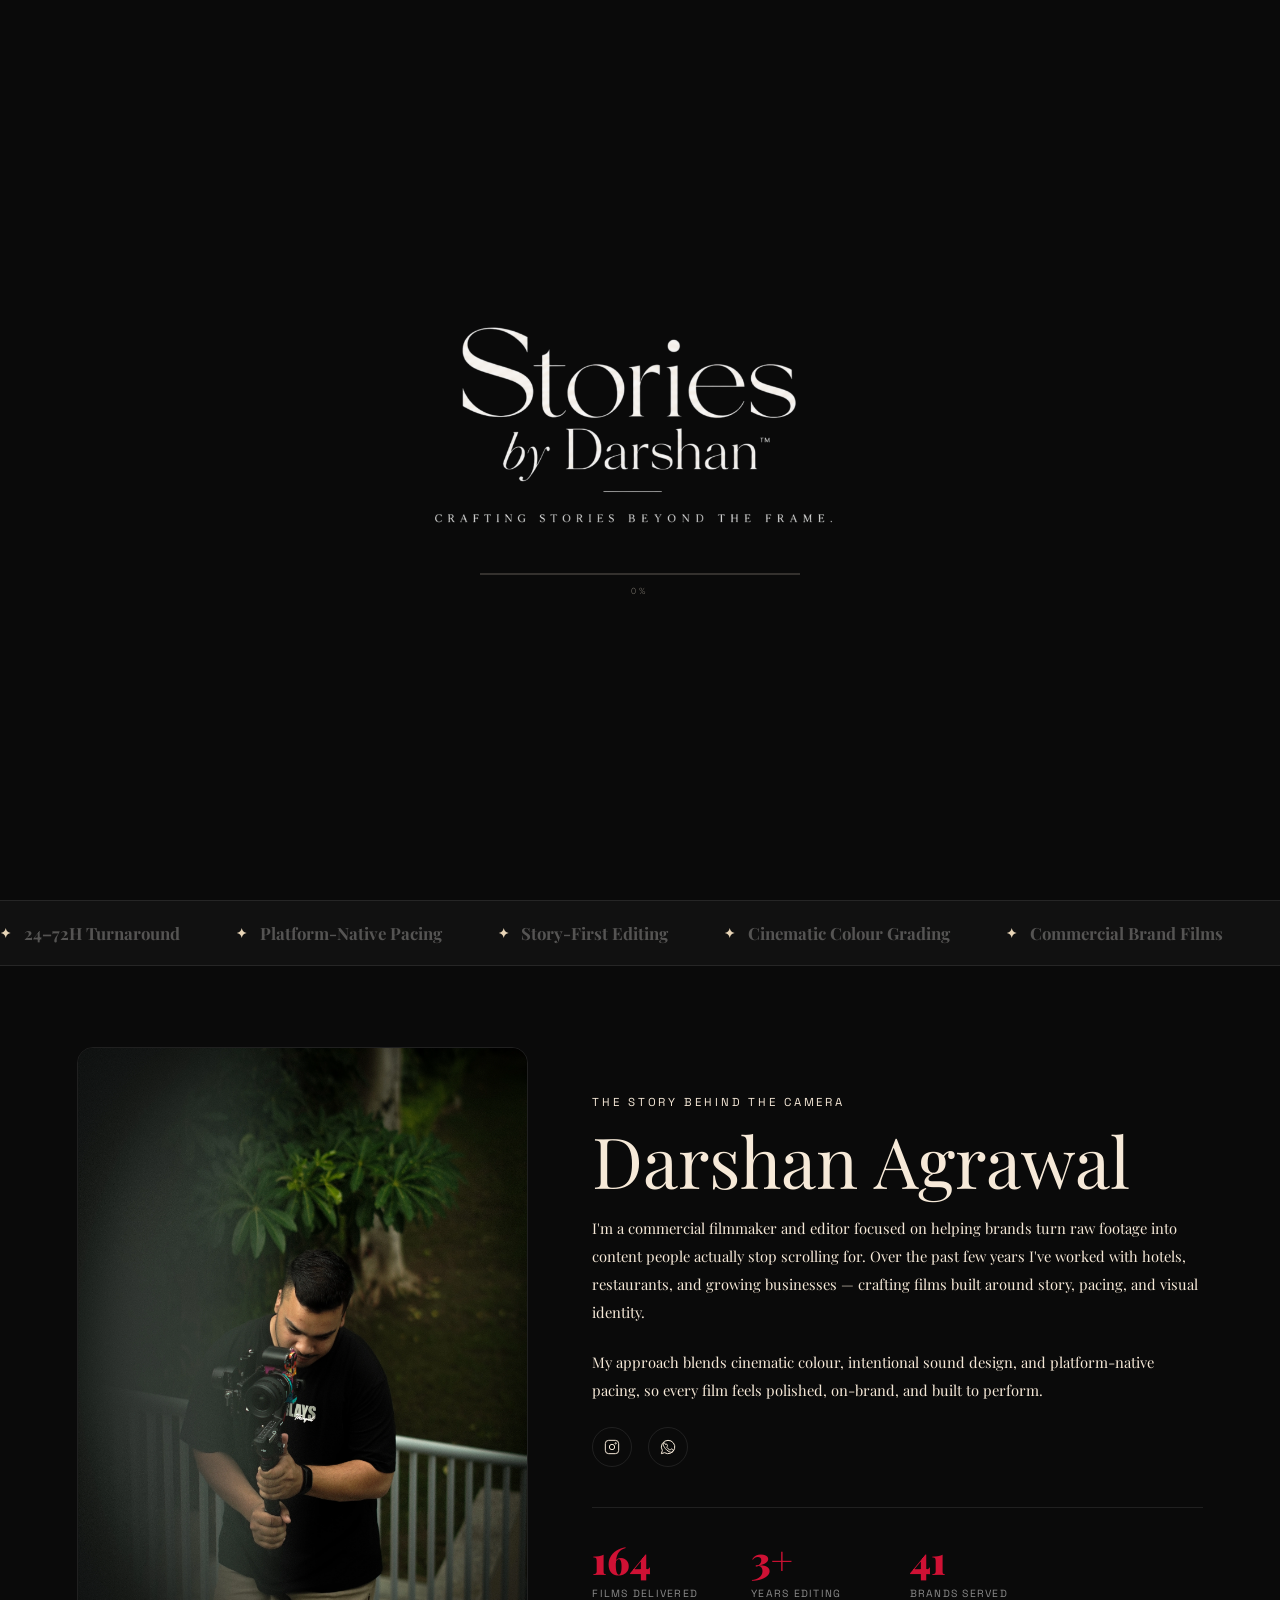
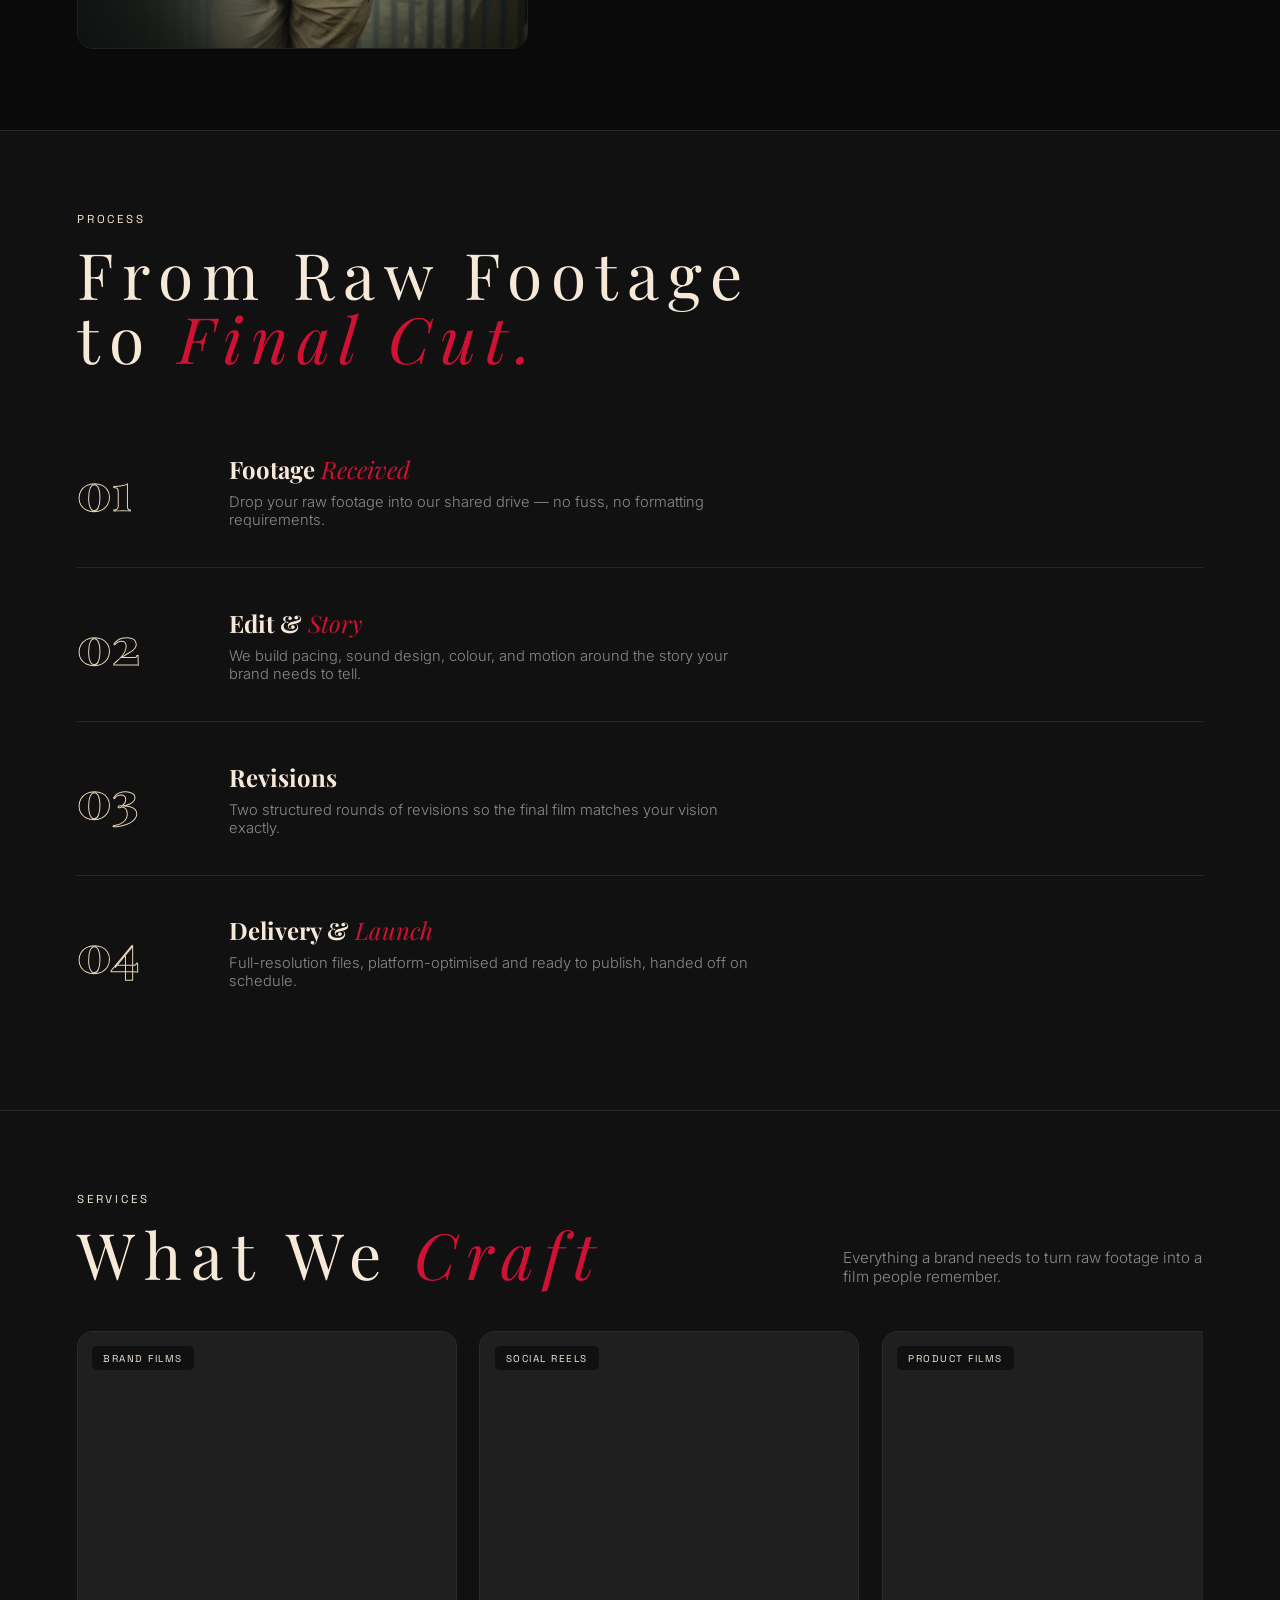
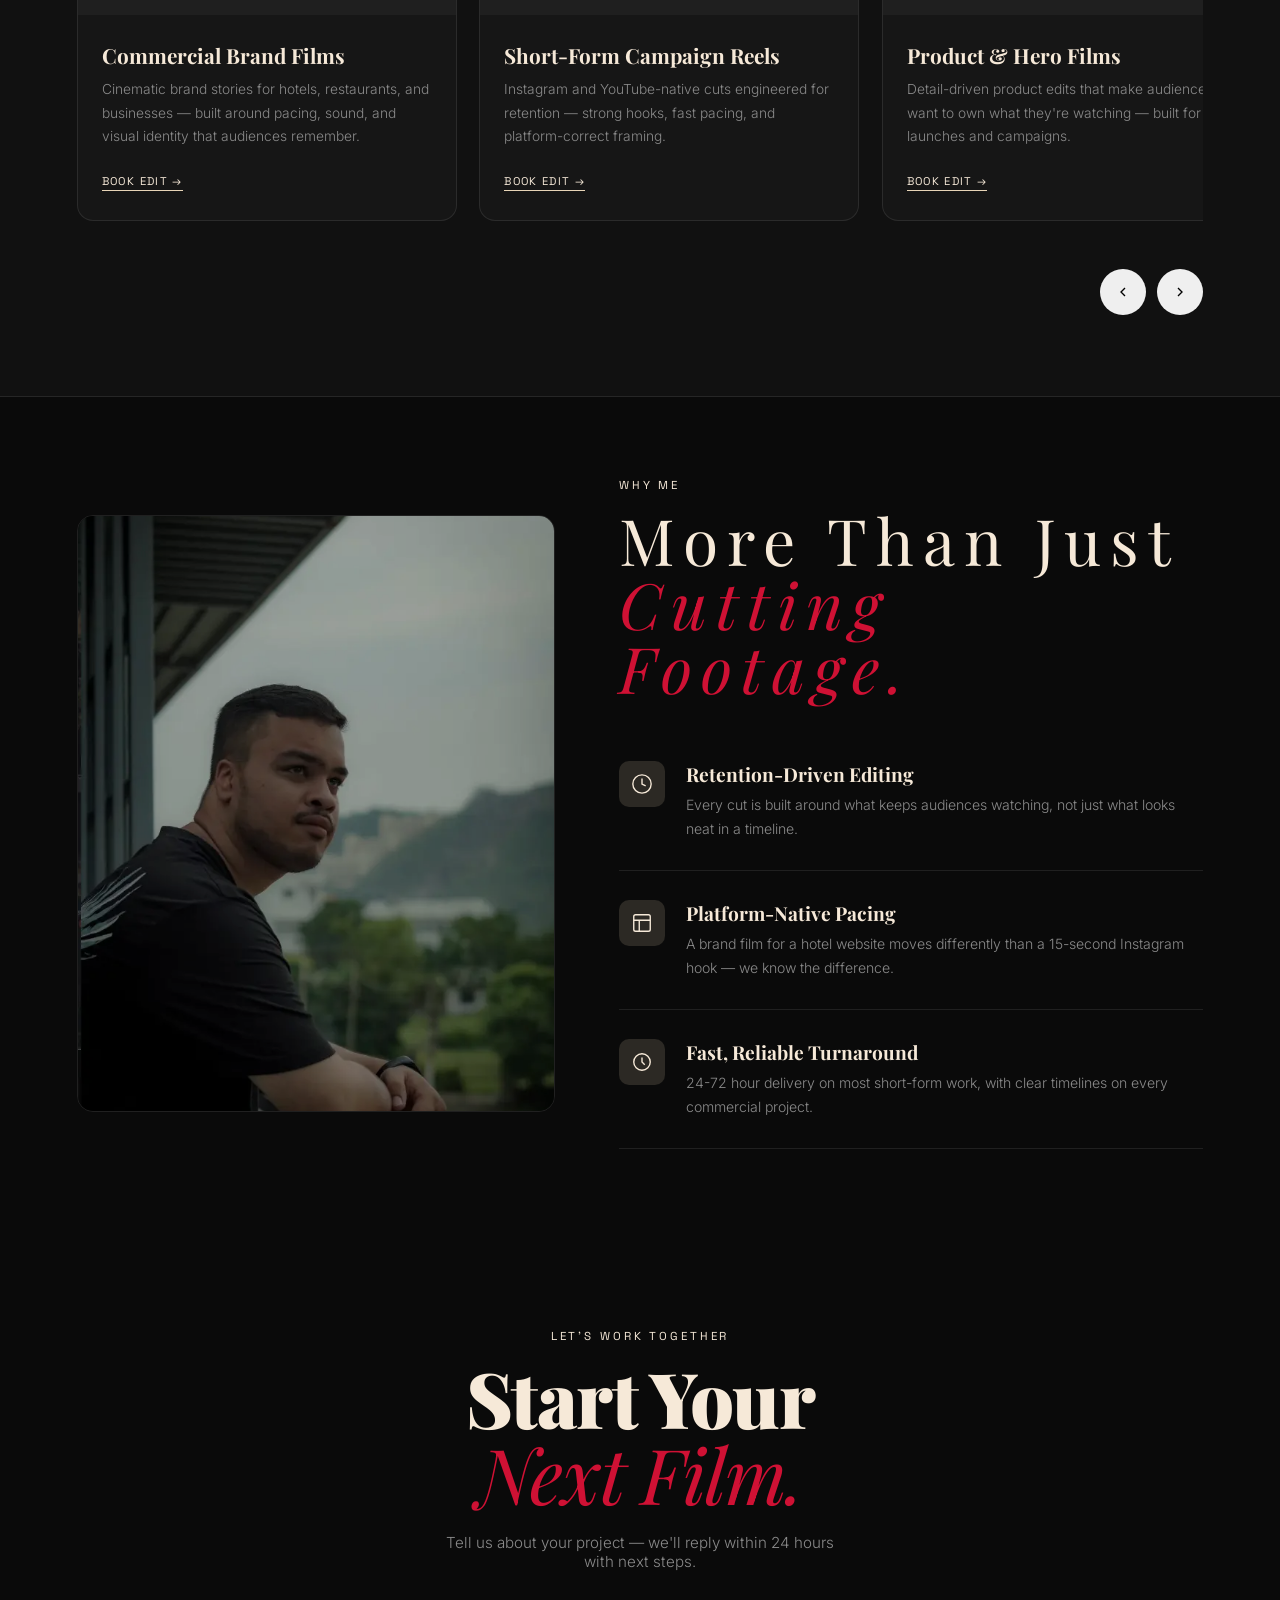
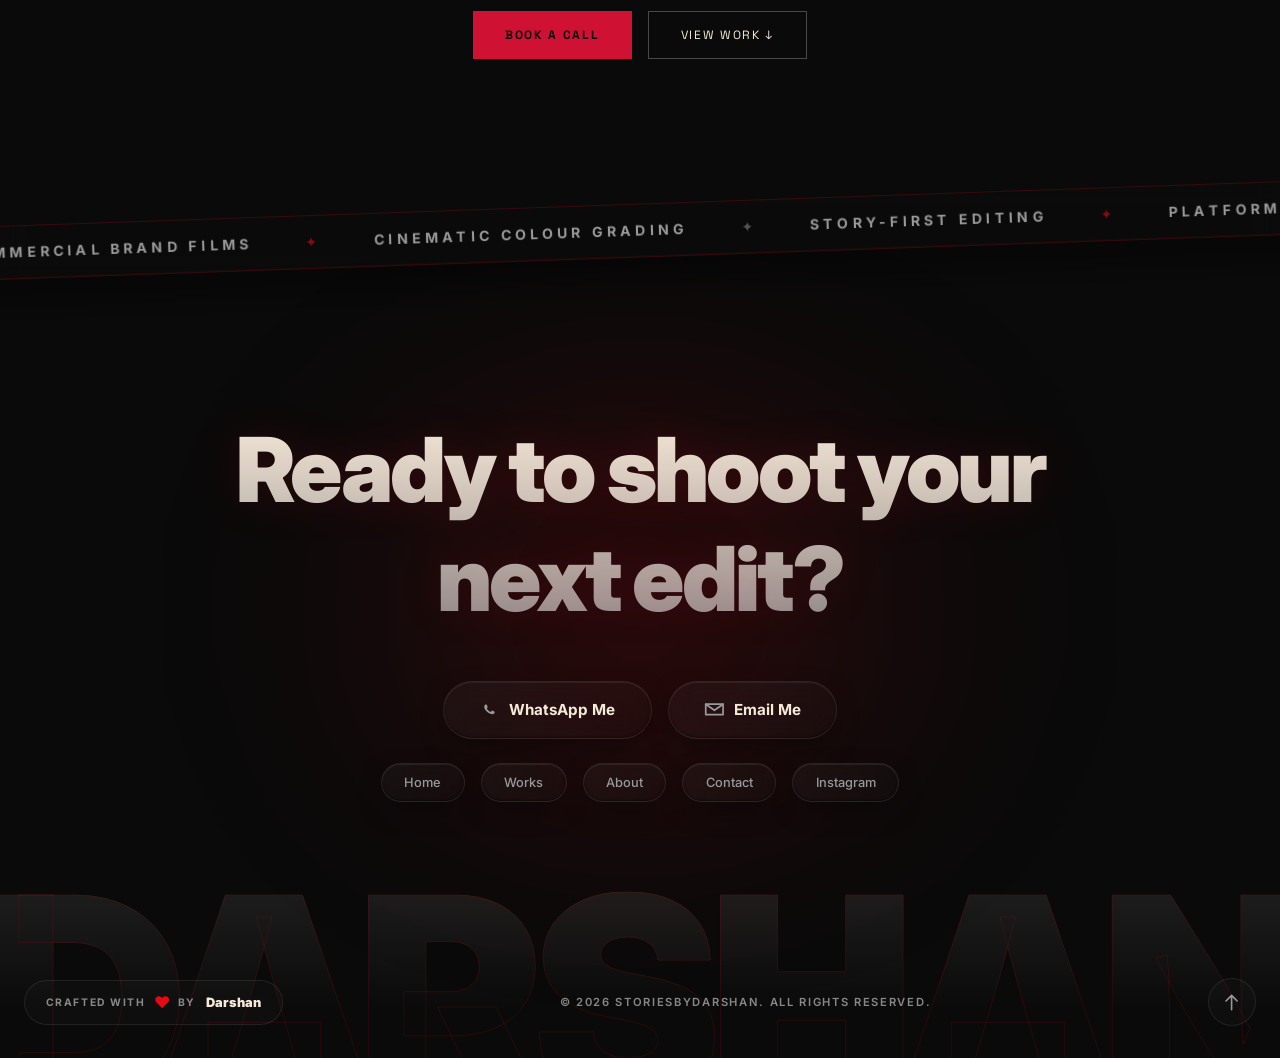
==== commit b1693249: "small change" ====
--- a/index.html
+++ b/index.html
@@ -63,7 +63,7 @@
 <nav id="navbar" class="dark-nav">
   <a href="#" class="nav-logo" onclick="navigateTo('home');return false;" id="navLogo">
     <!-- Dark sections: show light logo. Light sections: show dark logo -->
-      <img src="light_logo_transperent_3.png" id="navLogoImg" alt="StoriesByDarshan" style="height:60px !important;width:auto !important;min-width:150px;display:block;">  </a>
+      <img src="light_logo_transperent_2.png" id="navLogoImg" alt="StoriesByDarshan" style="height:60px !important;width:auto !important;min-width:150px;display:block;">  </a>
   <ul class="nav-links">
     <li><a href="#" onclick="navigateTo('home');return false;" data-page="home">Home</a></li>
     <li><a href="#" onclick="navigateTo('commercial');return false;" data-page="commercial">Works</a></li>
@@ -146,20 +146,20 @@
 <!-- ═══ MARQUEE ═══ -->
 <div id="marquee-strip">
   <div class="marquee-track">
-    <div class="marquee-item"><span class="star">✦</span>Commercial Edit</div>
-    <div class="marquee-item"><span class="star">✦</span>Color Grading</div>
-    <div class="marquee-item"><span class="star">✦</span>Zara India</div>
+    <div class="marquee-item"><span class="star">✦</span>24–72H Turnaround</div>
+    <div class="marquee-item"><span class="star">✦</span>Platform-Native Pacing</div>
+    <div class="marquee-item"><span class="star">✦</span>Story-First Editing</div>
+    <div class="marquee-item"><span class="star">✦</span>Cinematic Colour Grading</div>
+    <div class="marquee-item"><span class="star">✦</span>Commercial Brand Films</div>
+    <div class="marquee-item"><span class="star">✦</span>Visual Storytelling</div>
+    <div class="marquee-item"><span class="star">✦</span>Content Repurposing</div>
+    <div class="marquee-item"><span class="star">✦</span>Personal Brand Films</div>
+    <div class="marquee-item"><span class="star">✦</span>Commercial Editing</div>
+    <!-- <div class="marquee-item"><span class="star">✦</span>Zara India</div>
     <div class="marquee-item"><span class="star">✦</span>TechCorp</div>
     <div class="marquee-item"><span class="star">✦</span>Luxe Resort</div>
     <div class="marquee-item"><span class="star">✦</span>Craft Brewery</div>
-    <div class="marquee-item"><span class="star">✦</span>Café Noir</div>
-    <div class="marquee-item"><span class="star">✦</span>Hotel Aura</div>
-    <div class="marquee-item"><span class="star">✦</span>Olive Bar</div>
-    <div class="marquee-item"><span class="star">✦</span>Zara India</div>
-    <div class="marquee-item"><span class="star">✦</span>TechCorp</div>
-    <div class="marquee-item"><span class="star">✦</span>Luxe Resort</div>
-    <div class="marquee-item"><span class="star">✦</span>Craft Brewery</div>
-    <div class="marquee-item"><span class="star">✦</span>Café Noir</div>
+    <div class="marquee-item"><span class="star">✦</span>Café Noir</div> -->
   </div>
 </div>
 
@@ -553,7 +553,7 @@
   <footer class="cinematic-footer" id="site-footer">
 
     <!-- Ambient glow + grid -->
-    <!-- <div class="footer-aurora"></div> -->
+    <div class="footer-aurora"></div>
     <!-- <div class="footer-bg-grid"></div> -->
 
     <!-- Giant background text -->
--- a/index.css
+++ b/index.css
@@ -2779,7 +2779,7 @@
   justify-content: space-between;
   overflow: hidden;
   background: #0a0a0a;
-  color: #f5f5f5;
+  color: #f6e9d8;
   font-family: inherit;
   -webkit-font-smoothing: antialiased;
 }
@@ -2909,7 +2909,7 @@
   font-weight: 900;
   letter-spacing: -0.03em;
   margin-bottom: 3rem;
-  background: linear-gradient(180deg, #ffffff 0%, rgba(255,255,255,0.5) 100%);
+  background: linear-gradient(180deg, #f6e9d8 0%, rgba(255,255,255,0.5) 100%);
   -webkit-background-clip: text;
   -webkit-text-fill-color: transparent;
   background-clip: text;
@@ -2958,12 +2958,12 @@
   box-shadow:
     0 20px 40px -10px rgba(229, 9, 20, 0.25),
     inset 0 1px 1px rgba(255,255,255,0.15);
-  color: #fff;
+  color: #f6e9d8;
 }
 
 .footer-pill-primary {
   padding: 1.1rem 2.2rem;
-  color: #f5f5f5;
+  color: #f6e9d8;
   font-weight: 700;
   font-size: 0.95rem;
 }
@@ -2980,7 +2980,7 @@
   font-size: 0.8rem;
 }
 
-.footer-pill-secondary:hover { color: #fff; }
+.footer-pill-secondary:hover { color: #f6e9d8; }
 
 /* Bottom bar */
 .footer-bottom-bar {
@@ -3024,7 +3024,7 @@
 }
 
 .credit-name {
-  color: #fff;
+  color: #f6e9d8;
   font-weight: 900;
   font-size: 0.8rem;
   margin-left: 0.15rem;
@@ -3056,7 +3056,7 @@
 }
 
 .footer-totop svg { width: 1.2rem; height: 1.2rem; transition: transform 0.3s; }
-.footer-totop:hover { color: #fff; }
+.footer-totop:hover { color: #f6e9d8; }
 .footer-totop:hover svg { transform: translateY(-3px); }
 
 @media (max-width: 640px) {
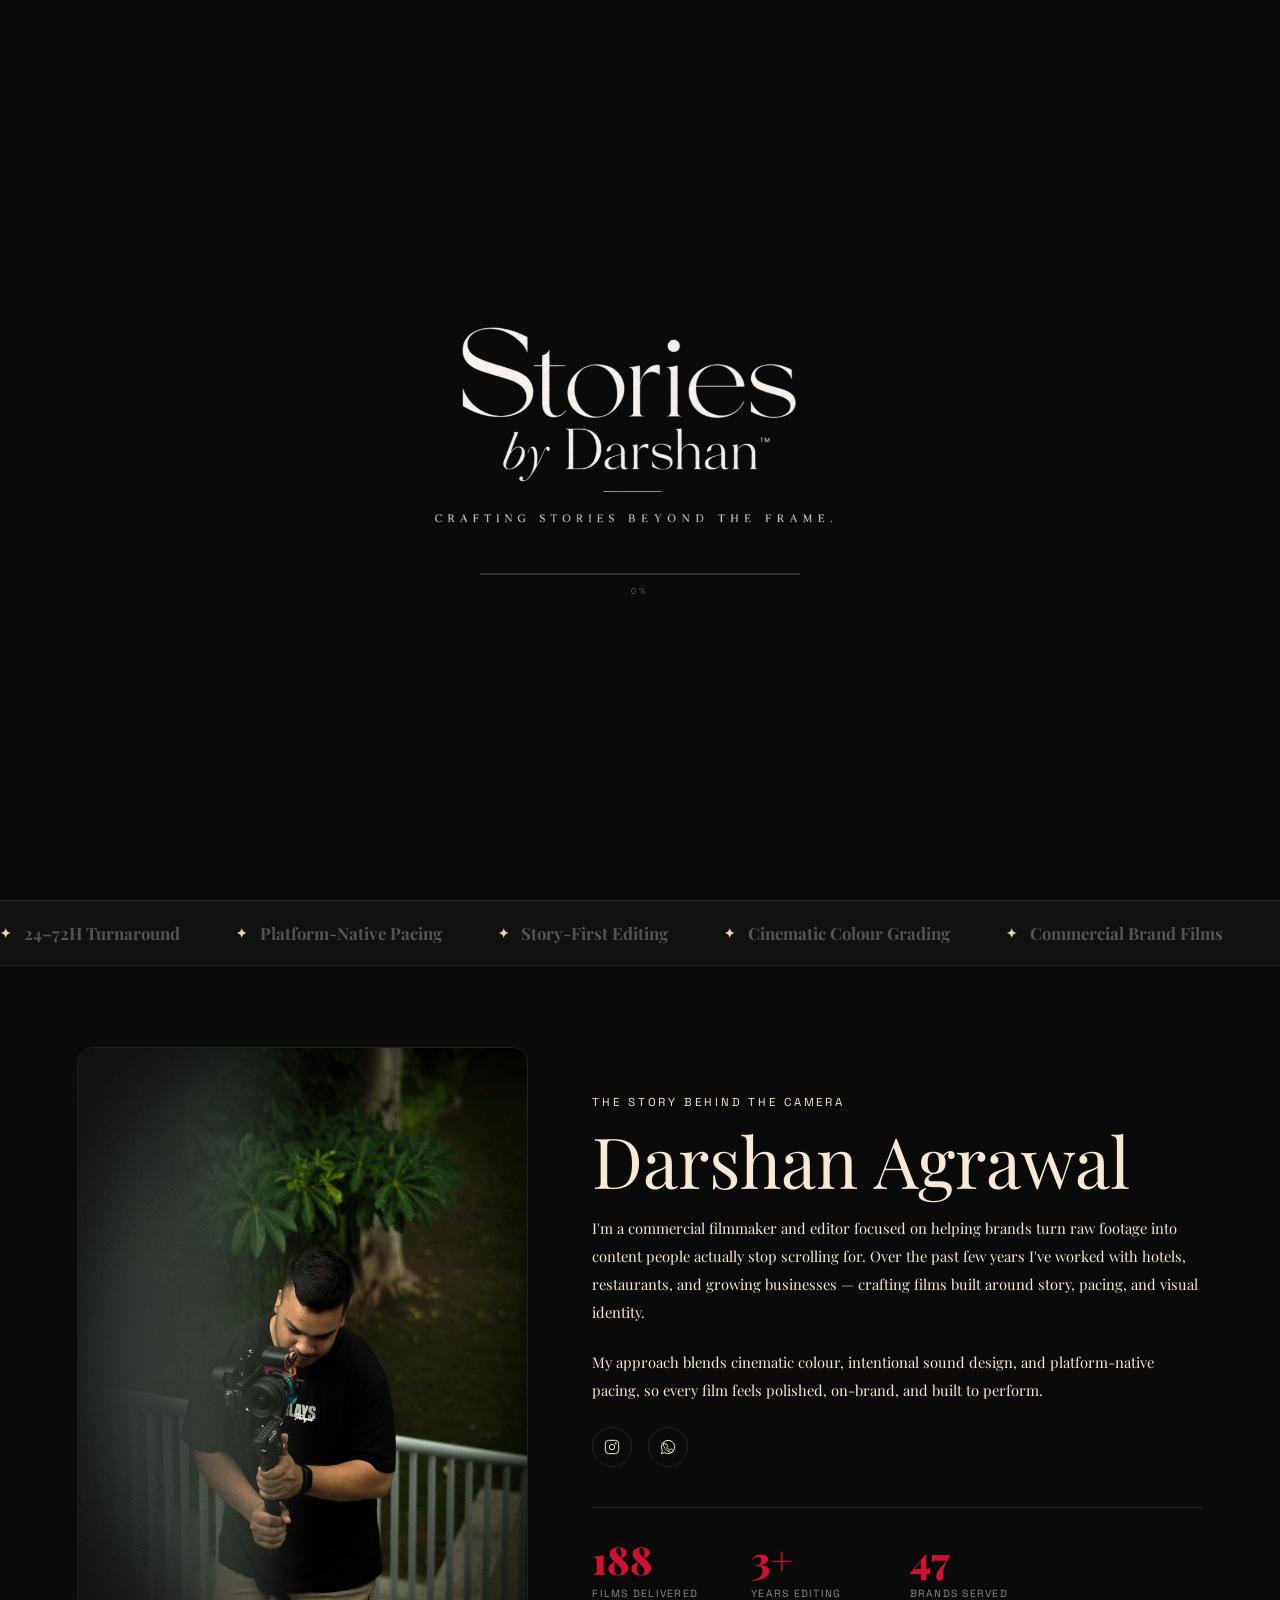
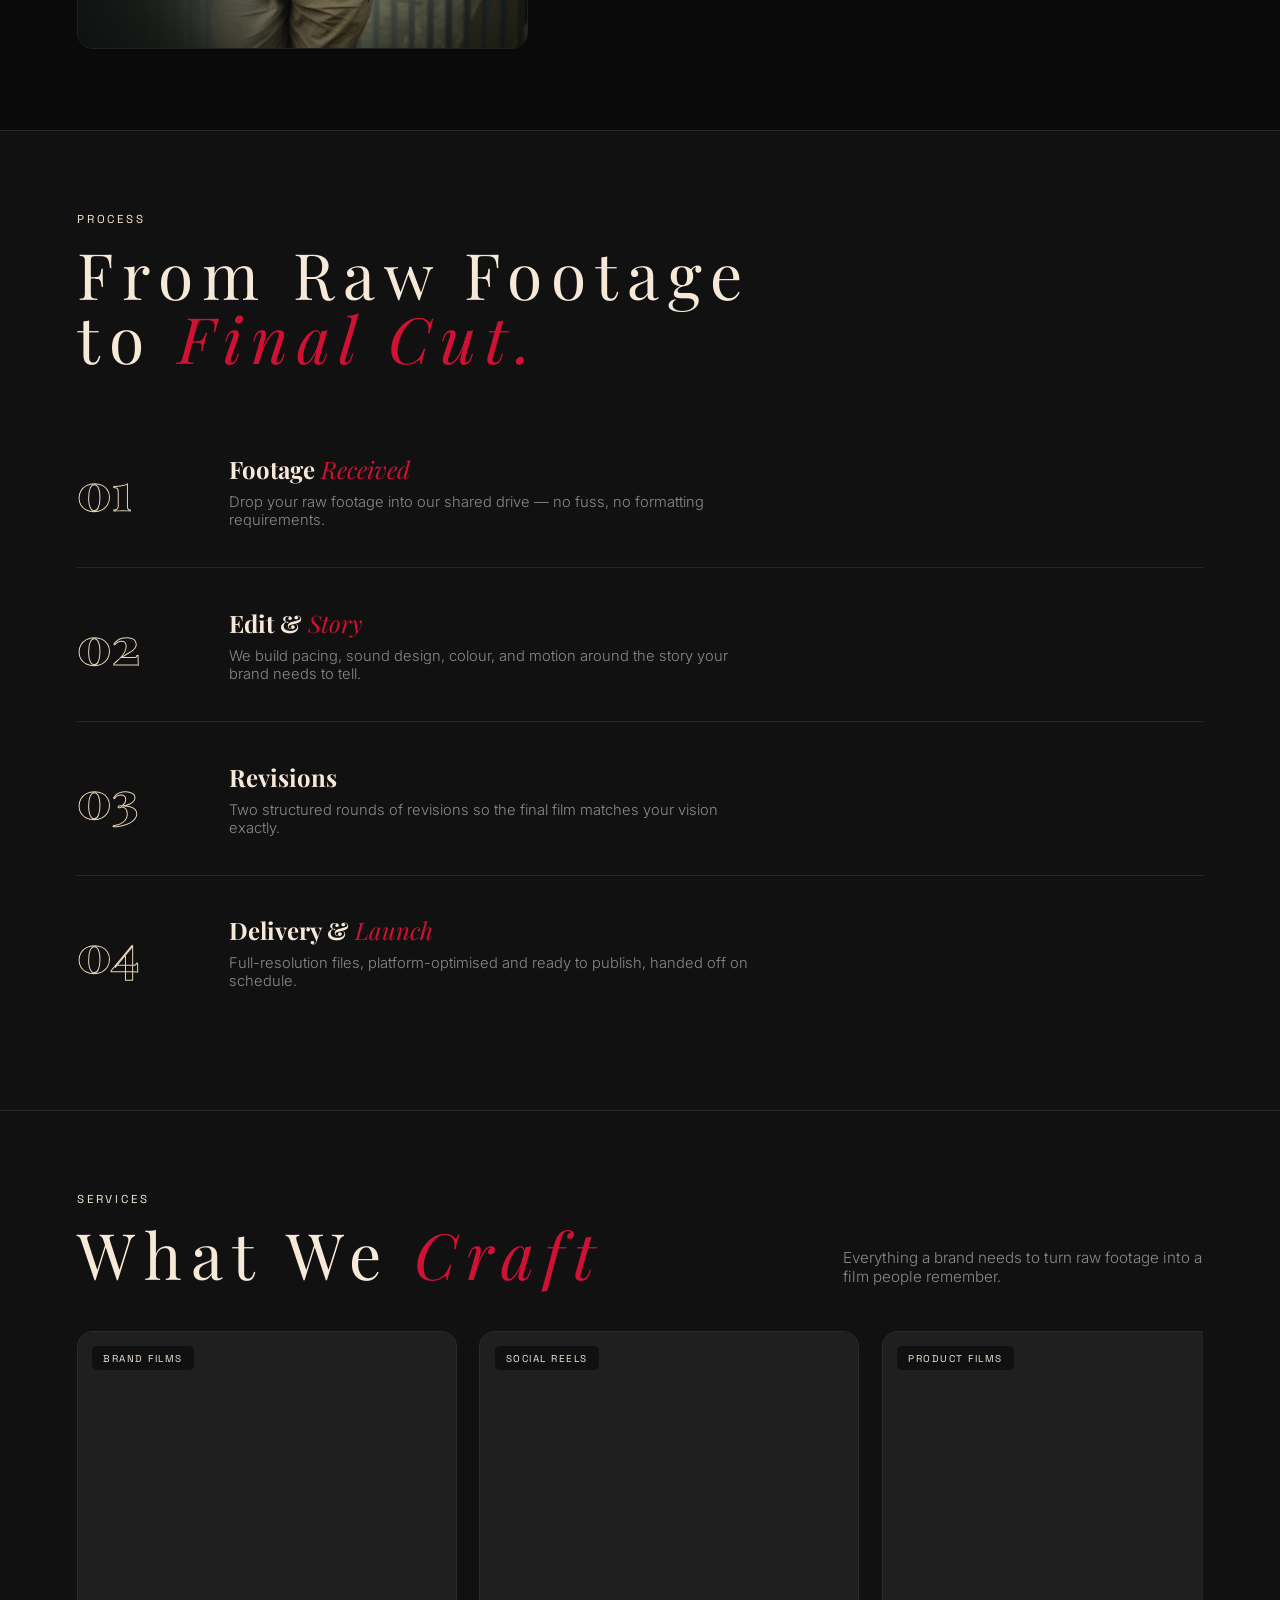
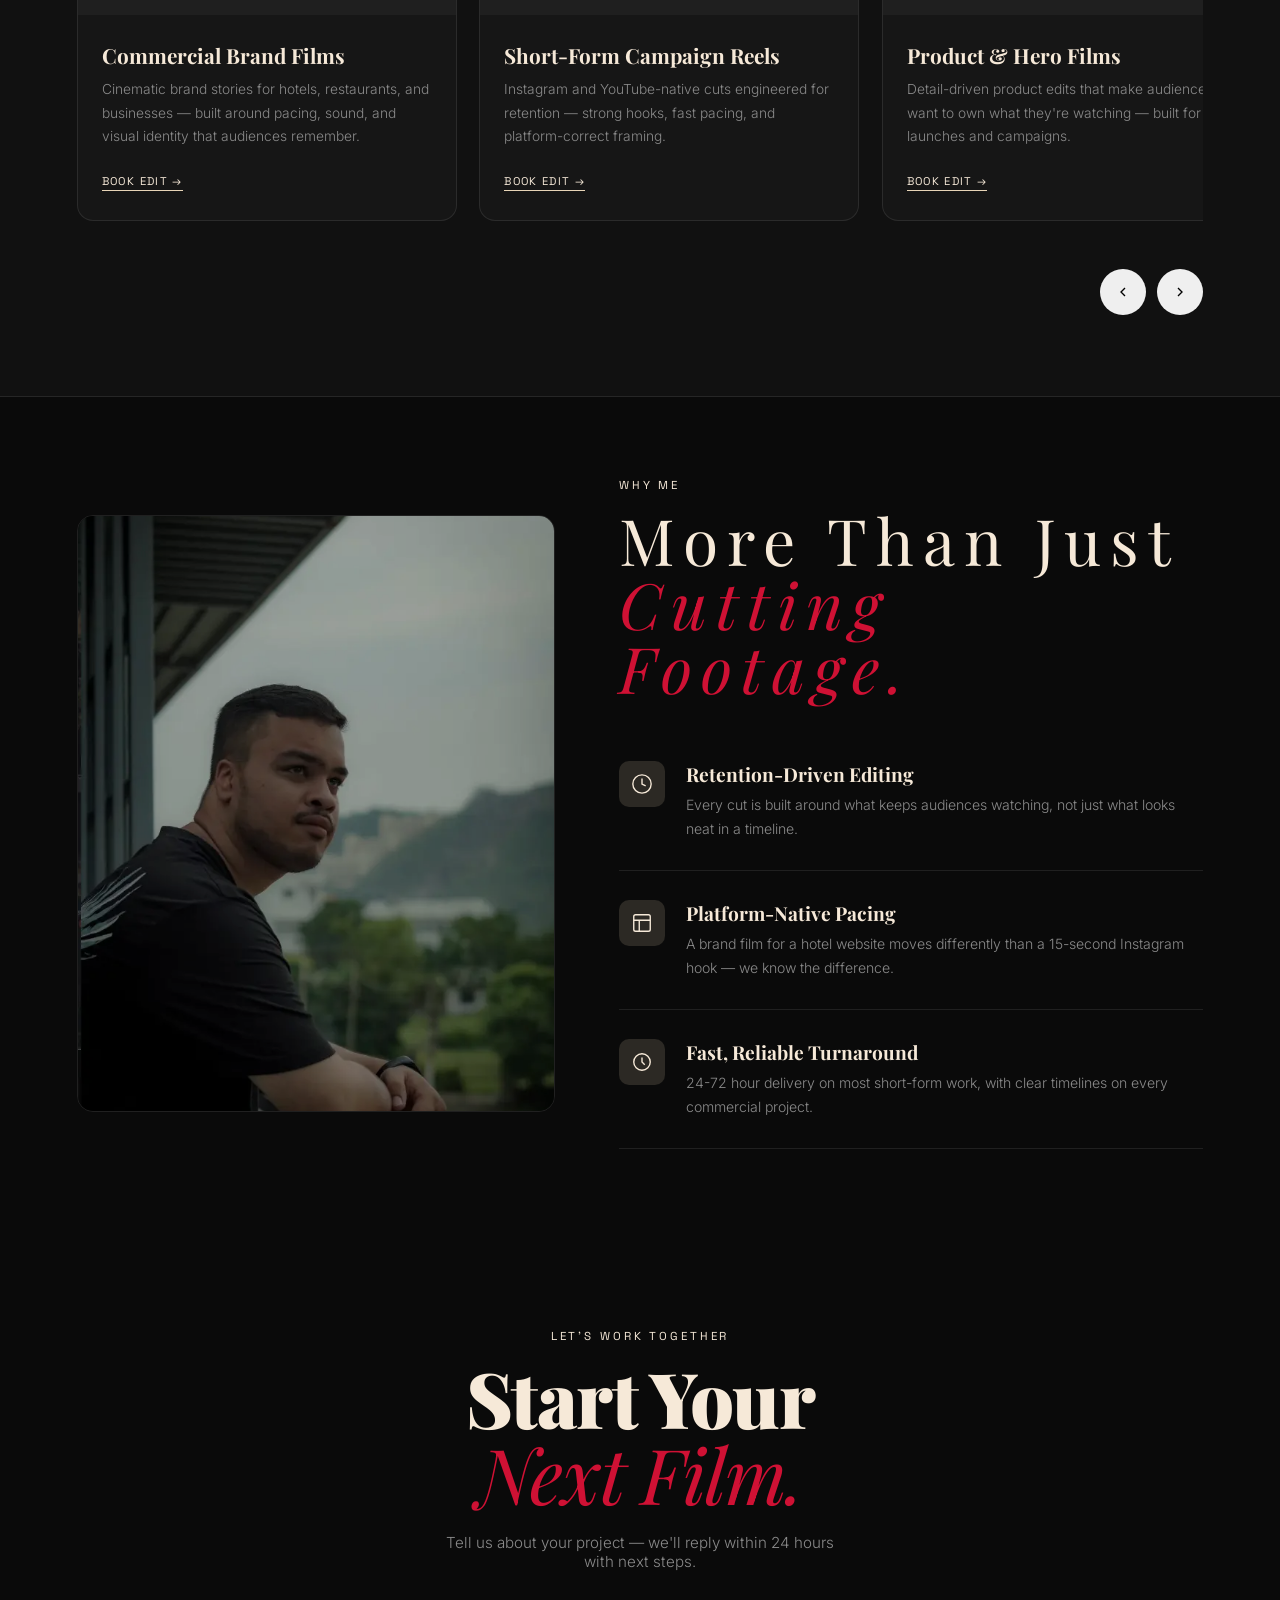
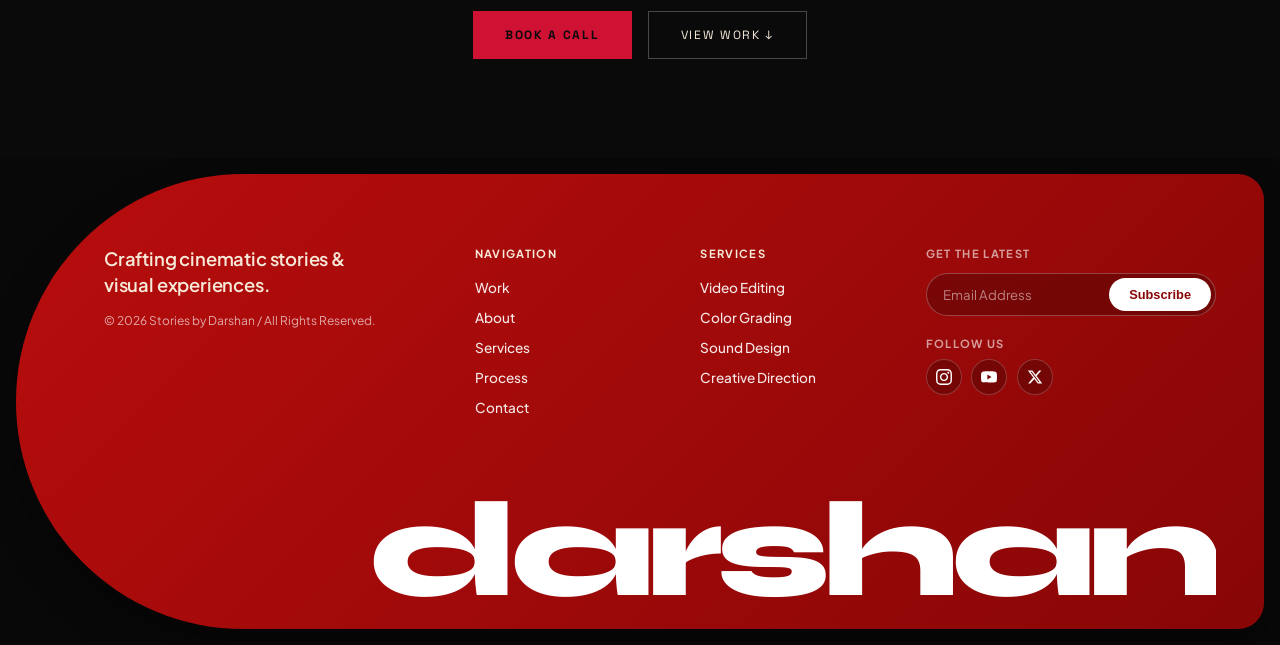
==== commit 1b4bfa86: "new footer design added" ====
--- a/index.html
+++ b/index.html
@@ -549,17 +549,19 @@
 
 </footer> -->
 
+
+<!--
 <div class="cinematic-footer-clip">
   <footer class="cinematic-footer" id="site-footer">
 
-    <!-- Ambient glow + grid -->
+    <!-- Ambient glow + grid --
     <div class="footer-aurora"></div>
     <!-- <div class="footer-bg-grid"></div> -->
 
-    <!-- Giant background text -->
+    <!-- Giant background text --
     <div class="footer-giant-bg-text" id="footerGiantText">DARSHAN</div>
 
-    <!-- Top marquee -->
+    <!-- Top marquee --
     <div class="footer-marquee-wrap">
       <div class="footer-marquee-track" id="footerMarquee">
         <div class="marquee-group">
@@ -579,12 +581,12 @@
       </div>
     </div>
 
-    <!-- Main content -->
+    <!-- Main content --
     <div class="footer-main" id="footerMain">
       <h2 class="footer-heading" id="footerHeading">Ready to shoot your next edit?</h2>
 
       <div class="footer-links-wrap" id="footerLinksWrap">
-        <!-- Primary pills -->
+        <!-- Primary pills --
         <div class="footer-pill-row">
           <a href="https://wa.me/918619219671" target="_blank" rel="noopener" class="footer-pill footer-pill-primary magnetic-btn">
             <svg viewBox="0 0 24 24" fill="currentColor" class="pill-icon"><path d="M17.472 14.382c-.297-.149-1.758-.867-2.03-.967-.273-.099-.471-.148-.67.15-.197.297-.767.966-.94 1.164-.173.199-.347.223-.644.075-.297-.15-1.255-.463-2.39-1.475-.883-.788-1.48-1.761-1.653-2.059-.173-.297-.018-.458.13-.606.134-.133.298-.347.446-.52.149-.174.198-.298.298-.497.099-.198.05-.371-.025-.52-.075-.149-.669-1.612-.916-2.207-.242-.579-.487-.5-.669-.51-.173-.008-.371-.01-.57-.01-.198 0-.52.074-.792.372-.272.297-1.04 1.016-1.04 2.479 0 1.462 1.065 2.875 1.213 3.074.149.198 2.096 3.2 5.077 4.487.709.306 1.262.489 1.694.625.712.227 1.36.195 1.871.118.571-.085 1.758-.719 2.006-1.413.248-.694.248-1.289.173-1.413-.074-.124-.272-.198-.57-.347z"/></svg>
@@ -596,7 +598,7 @@
           </a>
         </div>
 
-        <!-- Secondary nav pills -->
+        <!-- Secondary nav pills --
         <div class="footer-pill-row footer-pill-row-secondary">
           <a href="#" class="footer-pill footer-pill-secondary magnetic-btn">Home</a>
           <a href="#works" class="footer-pill footer-pill-secondary magnetic-btn">Works</a>
@@ -607,7 +609,7 @@
       </div>
     </div>
 
-    <!-- Bottom bar -->
+    <!-- Bottom bar --
     <div class="footer-bottom-bar">
       <div class="footer-copyright">© 2026 StoriesByDarshan. All rights reserved.</div>
 
@@ -625,7 +627,355 @@
       </button>
     </div>
 
-  </footer>
+  </footer>-->
+
+  <!-- Google Fonts Import for Display & Body Typography -->
+<link rel="preconnect" href="https://fonts.googleapis.com">
+<link rel="preconnect" href="https://fonts.gstatic.com" crossorigin>
+<link href="https://fonts.googleapis.com/css2?family=Plus+Jakarta+Sans:wght@400;500;600&family=Syne:wght@800&display=swap" rel="stylesheet">
+
+<style>
+  /* Base Container & Scope */
+  .sbd-footer-wrapper {
+    background-color: #080808;
+    padding: 1rem;
+    font-family: 'Plus Jakarta Sans', sans-serif;
+    color: #ffffff;
+    box-sizing: border-box;
+    width: 100%;
+    overflow: hidden;
+  }
+
+  .sbd-footer-wrapper * {
+    box-sizing: border-box;
+    margin: 0;
+    padding: 0;
+  }
+
+  /* Deep Arch Card with Rich Red Gradient */
+  .sbd-footer-card {
+    background: linear-gradient(135deg, #b80d0d 0%, #880606 100%);
+    border-radius: 280px 32px 32px 280px;
+    padding: 4.5rem 3rem 1.5rem 5.5rem;
+    max-width: 100%;
+    margin: 0 auto;
+    position: relative;
+    box-shadow: 0 20px 40px rgba(0, 0, 0, 0.4);
+  }
+
+  /* Grid Layout for Top Info Section */
+  .sbd-footer-grid {
+    display: grid;
+    grid-template-columns: 1.4fr 0.8fr 0.8fr 1.2fr;
+    gap: 2rem;
+    align-items: start;
+    margin-bottom: 5rem;
+    max-width: 1400px;
+  }
+
+  /* Left Column - Brand Info & Reduced Font Size Tagline */
+  .sbd-footer-brand h2 {
+    font-size: 1.15rem;
+    font-weight: 600;
+    line-height: 1.4;
+    color: #ffffff;
+    max-width: 280px;
+    margin-bottom: 0.85rem;
+    letter-spacing: -0.01em;
+  }
+
+  .sbd-footer-brand p {
+    font-size: 0.75rem;
+    color: rgba(255, 255, 255, 0.65);
+    line-height: 1.5;
+  }
+
+  /* Middle Columns - Navigation Links */
+  .sbd-footer-col h3 {
+    font-size: 0.7rem;
+    font-weight: 700;
+    text-transform: uppercase;
+    letter-spacing: 0.12em;
+    color: rgba(255, 255, 255, 0.6);
+    margin-bottom: 1rem;
+  }
+
+  .sbd-footer-col ul {
+    list-style: none;
+    display: flex;
+    flex-direction: column;
+    gap: 0.55rem;
+  }
+
+  .sbd-footer-col a {
+    color: rgba(255, 255, 255, 0.9);
+    text-decoration: none;
+    font-size: 0.85rem;
+    font-weight: 500;
+    position: relative;
+    display: inline-block;
+    transition: color 0.25s ease, transform 0.25s ease;
+  }
+
+  .sbd-footer-col a::after {
+    content: '';
+    position: absolute;
+    bottom: -2px;
+    left: 0;
+    width: 0%;
+    height: 1.5px;
+    background-color: #ffffff;
+    transition: width 0.3s ease;
+  }
+
+  .sbd-footer-col a:hover {
+    color: #ffffff;
+    transform: translateX(3px);
+  }
+
+  .sbd-footer-col a:hover::after {
+    width: 100%;
+  }
+
+  /* Newsletter Form & Pill Input */
+  .sbd-footer-subscribe-title {
+    font-size: 0.7rem;
+    font-weight: 700;
+    text-transform: uppercase;
+    letter-spacing: 0.12em;
+    color: rgba(255, 255, 255, 0.6);
+    margin-bottom: 0.8rem;
+  }
+
+  .sbd-footer-input-wrapper {
+    display: flex;
+    align-items: center;
+    background-color: rgba(0, 0, 0, 0.22);
+    border: 1px solid rgba(255, 255, 255, 0.25);
+    border-radius: 9999px;
+    padding: 0.25rem 0.25rem 0.25rem 1rem;
+    margin-bottom: 1.25rem;
+    transition: border-color 0.3s ease, box-shadow 0.3s ease;
+  }
+
+  .sbd-footer-input-wrapper:focus-within {
+    border-color: rgba(255, 255, 255, 0.7);
+    box-shadow: 0 0 12px rgba(255, 255, 255, 0.15);
+  }
+
+  .sbd-footer-input-wrapper input {
+    background: transparent;
+    border: none;
+    outline: none;
+    color: #ffffff;
+    font-size: 0.825rem;
+    width: 100%;
+    font-family: inherit;
+  }
+
+  .sbd-footer-input-wrapper input::placeholder {
+    color: rgba(255, 255, 255, 0.5);
+  }
+
+  /* Animated Subscribe Button */
+  .sbd-footer-submit-btn {
+    background-color: #ffffff;
+    color: #880606;
+    border: none;
+    border-radius: 9999px;
+    padding: 0.55rem 1.25rem;
+    font-size: 0.8rem;
+    font-weight: 700;
+    cursor: pointer;
+    white-space: nowrap;
+    transition: all 0.3s cubic-bezier(0.34, 1.56, 0.64, 1);
+  }
+
+  .sbd-footer-submit-btn:hover {
+    transform: scale(1.05);
+    background-color: #f8f8f8;
+    box-shadow: 0 4px 15px rgba(0, 0, 0, 0.25);
+  }
+
+  .sbd-footer-submit-btn:active {
+    transform: scale(0.95);
+  }
+
+  /* Glowing Interactive Social Icons */
+  .sbd-footer-socials-title {
+    font-size: 0.7rem;
+    font-weight: 700;
+    text-transform: uppercase;
+    letter-spacing: 0.12em;
+    color: rgba(255, 255, 255, 0.6);
+    margin-bottom: 0.6rem;
+  }
+
+  .sbd-footer-social-links {
+    display: flex;
+    gap: 0.6rem;
+  }
+
+  .sbd-footer-social-icon {
+    width: 36px;
+    height: 36px;
+    border-radius: 50%;
+    background-color: rgba(0, 0, 0, 0.22);
+    border: 1px solid rgba(255, 255, 255, 0.2);
+    display: flex;
+    align-items: center;
+    justify-content: center;
+    color: #ffffff;
+    text-decoration: none;
+    transition: all 0.35s cubic-bezier(0.34, 1.56, 0.64, 1);
+  }
+
+  .sbd-footer-social-icon svg {
+    width: 16px;
+    height: 16px;
+    fill: currentColor;
+    transition: transform 0.3s ease;
+  }
+
+  .sbd-footer-social-icon:hover {
+    background-color: #ffffff;
+    color: #880606;
+    transform: translateY(-4px) scale(1.1);
+    border-color: #ffffff;
+    box-shadow: 0 8px 20px rgba(0, 0, 0, 0.3);
+  }
+
+  .sbd-footer-social-icon:hover svg {
+    transform: scale(1.1);
+  }
+
+  /* Bottom Display Typography Block for "darshan" */
+  .sbd-footer-bottom-brand {
+    display: flex;
+    justify-content: flex-end;
+    align-items: flex-end;
+    width: 100%;
+    margin-top: 0.5rem;
+    line-height: 0.8;
+    overflow: hidden;
+  }
+
+  .sbd-footer-logo-text {
+    font-family: 'Syne', sans-serif;
+    font-weight: 800;
+    font-size: clamp(3.5rem, 13vw, 8.5rem);
+    letter-spacing: -0.06em;
+    color: #ffffff;
+    text-transform: lowercase;
+    user-select: none;
+    display: block;
+    text-align: right;
+  }
+
+  /* Responsive Adjustments for Mobile & Tablets */
+  @media (max-width: 992px) {
+    .sbd-footer-card {
+      border-radius: 120px 24px 24px 120px;
+      padding: 3rem 2.5rem 2rem 3.5rem;
+    }
+    .sbd-footer-grid {
+      grid-template-columns: 1fr 1fr;
+      gap: 2.5rem 1.5rem;
+    }
+  }
+
+  @media (max-width: 640px) {
+    .sbd-footer-wrapper {
+      padding: 1rem 0.5rem;
+    }
+    .sbd-footer-card {
+      border-radius: 60px 20px 20px 60px;
+      padding: 2.25rem 1.5rem 1.75rem 2.25rem;
+    }
+    .sbd-footer-grid {
+      grid-template-columns: 1fr;
+      gap: 1.75rem;
+    }
+    .sbd-footer-logo-text {
+      font-size: clamp(2.8rem, 16vw, 4.5rem);
+    }
+  }
+</style>
+
+<!-- Footer Markup -->
+<footer class="sbd-footer-wrapper">
+  <div class="sbd-footer-card">
+    
+    <!-- Upper Grid Navigation & Content -->
+    <div class="sbd-footer-grid">
+      
+      <!-- Brand & Tagline -->
+      <div class="sbd-footer-brand">
+        <h2>Crafting cinematic stories & visual experiences.</h2>
+        <p>&copy; 2026 Stories by Darshan / All Rights Reserved.</p>
+      </div>
+
+      <!-- Navigation Column -->
+      <div class="sbd-footer-col">
+        <h3>Navigation</h3>
+        <ul>
+          <li><a href="#work">Work</a></li>
+          <li><a href="#about">About</a></li>
+          <li><a href="#services">Services</a></li>
+          <li><a href="#process">Process</a></li>
+          <li><a href="#contact">Contact</a></li>
+        </ul>
+      </div>
+
+      <!-- Services Column -->
+      <div class="sbd-footer-col">
+        <h3>Services</h3>
+        <ul>
+          <li><a href="#video-editing">Video Editing</a></li>
+          <li><a href="#color-grading">Color Grading</a></li>
+          <li><a href="#sound-design">Sound Design</a></li>
+          <li><a href="#direction">Creative Direction</a></li>
+        </ul>
+      </div>
+
+      <!-- Newsletter & Social Section -->
+      <div>
+        <div class="sbd-footer-subscribe-title">Get the Latest</div>
+        <form onsubmit="event.preventDefault(); const btn = this.querySelector('button'); btn.textContent = 'Subscribed!'; setTimeout(() => btn.textContent = 'Subscribe', 3000);" class="sbd-footer-input-wrapper">
+          <input type="email" placeholder="Email Address" required />
+          <button type="submit" class="sbd-footer-submit-btn">Subscribe</button>
+        </form>
+
+        <div class="sbd-footer-socials-title">Follow Us</div>
+        <div class="sbd-footer-social-links">
+          <!-- Instagram -->
+          <a href="#" class="sbd-footer-social-icon" aria-label="Instagram">
+            <svg viewBox="0 0 24 24"><path d="M12 2.163c3.204 0 3.584.012 4.85.07 3.252.148 4.771 1.691 4.919 4.919.058 1.265.069 1.645.069 4.849 0 3.205-.012 3.584-.069 4.849-.149 3.225-1.664 4.771-4.919 4.919-1.266.058-1.644.07-4.85.07-3.204 0-3.584-.012-4.849-.07-3.26-.149-4.771-1.699-4.919-4.92-.058-1.265-.07-1.644-.07-4.849 0-3.204.013-3.583.07-4.849.149-3.227 1.664-4.771 4.919-4.919 1.266-.057 1.645-.069 4.849-.069zm0-2.163c-3.259 0-3.667.014-4.947.072-4.358.2-6.78 2.618-6.98 6.98-.059 1.281-.073 1.689-.073 4.948 0 3.259.014 3.668.072 4.948.2 4.358 2.618 6.78 6.98 6.98 1.281.058 1.689.072 4.948.072 3.259 0 3.668-.014 4.948-.072 4.354-.2 6.782-2.618 6.979-6.98.059-1.28.073-1.689.073-4.948 0-3.259-.014-3.667-.072-4.947-.196-4.354-2.617-6.78-6.979-6.98-1.281-.059-1.69-.073-4.949-.073zm0 5.838c-3.403 0-6.162 2.759-6.162 6.162s2.759 6.163 6.162 6.163 6.162-2.759 6.162-6.163c0-3.403-2.759-6.162-6.162-6.162zm0 10.162c-2.209 0-4-1.79-4-4 0-2.209 1.791-4 4-4s4 1.791 4 4c0 2.21-1.791 4-4 4zm6.406-11.845c-.796 0-1.441.645-1.441 1.44s.645 1.44 1.441 1.44c.795 0 1.439-.645 1.439-1.44s-.644-1.44-1.439-1.44z"/></svg>
+          </a>
+          <!-- YouTube -->
+          <a href="#" class="sbd-footer-social-icon" aria-label="YouTube">
+            <svg viewBox="0 0 24 24"><path d="M23.498 6.186a3.016 3.016 0 0 0-2.122-2.136C19.505 3.545 12 3.545 12 3.545s-7.505 0-9.377.505A3.017 3.017 0 0 0 .502 6.186C0 8.07 0 12 0 12s0 3.93.502 5.814a3.016 3.016 0 0 0 2.122 2.136c1.871.505 9.376.505 9.376.505s7.505 0 9.377-.505a3.015 3.015 0 0 0 2.122-2.136C24 15.93 24 12 24 12s0-3.93-.502-5.814zM9.545 15.568V8.432L15.818 12l-6.273 3.568z"/></svg>
+          </a>
+          <!-- Twitter / X -->
+          <a href="#" class="sbd-footer-social-icon" aria-label="Twitter">
+            <svg viewBox="0 0 24 24"><path d="M18.244 2.25h3.308l-7.227 8.26 8.502 11.24H16.17l-5.214-6.817L4.99 21.75H1.68l7.73-8.835L1.254 2.25H8.08l4.713 6.231zm-1.161 17.52h1.833L7.084 4.126H5.117z"/></svg>
+          </a>
+        </div>
+      </div>
+
+    </div>
+
+    <!-- Bottom Ultra-Bold Display Brand Name -->
+    <div class="sbd-footer-bottom-brand">
+      <span class="sbd-footer-logo-text">darshan</span>
+    </div>
+
+  </div>
+</footer>
+
+
+
+
 </div>
 
 <script>
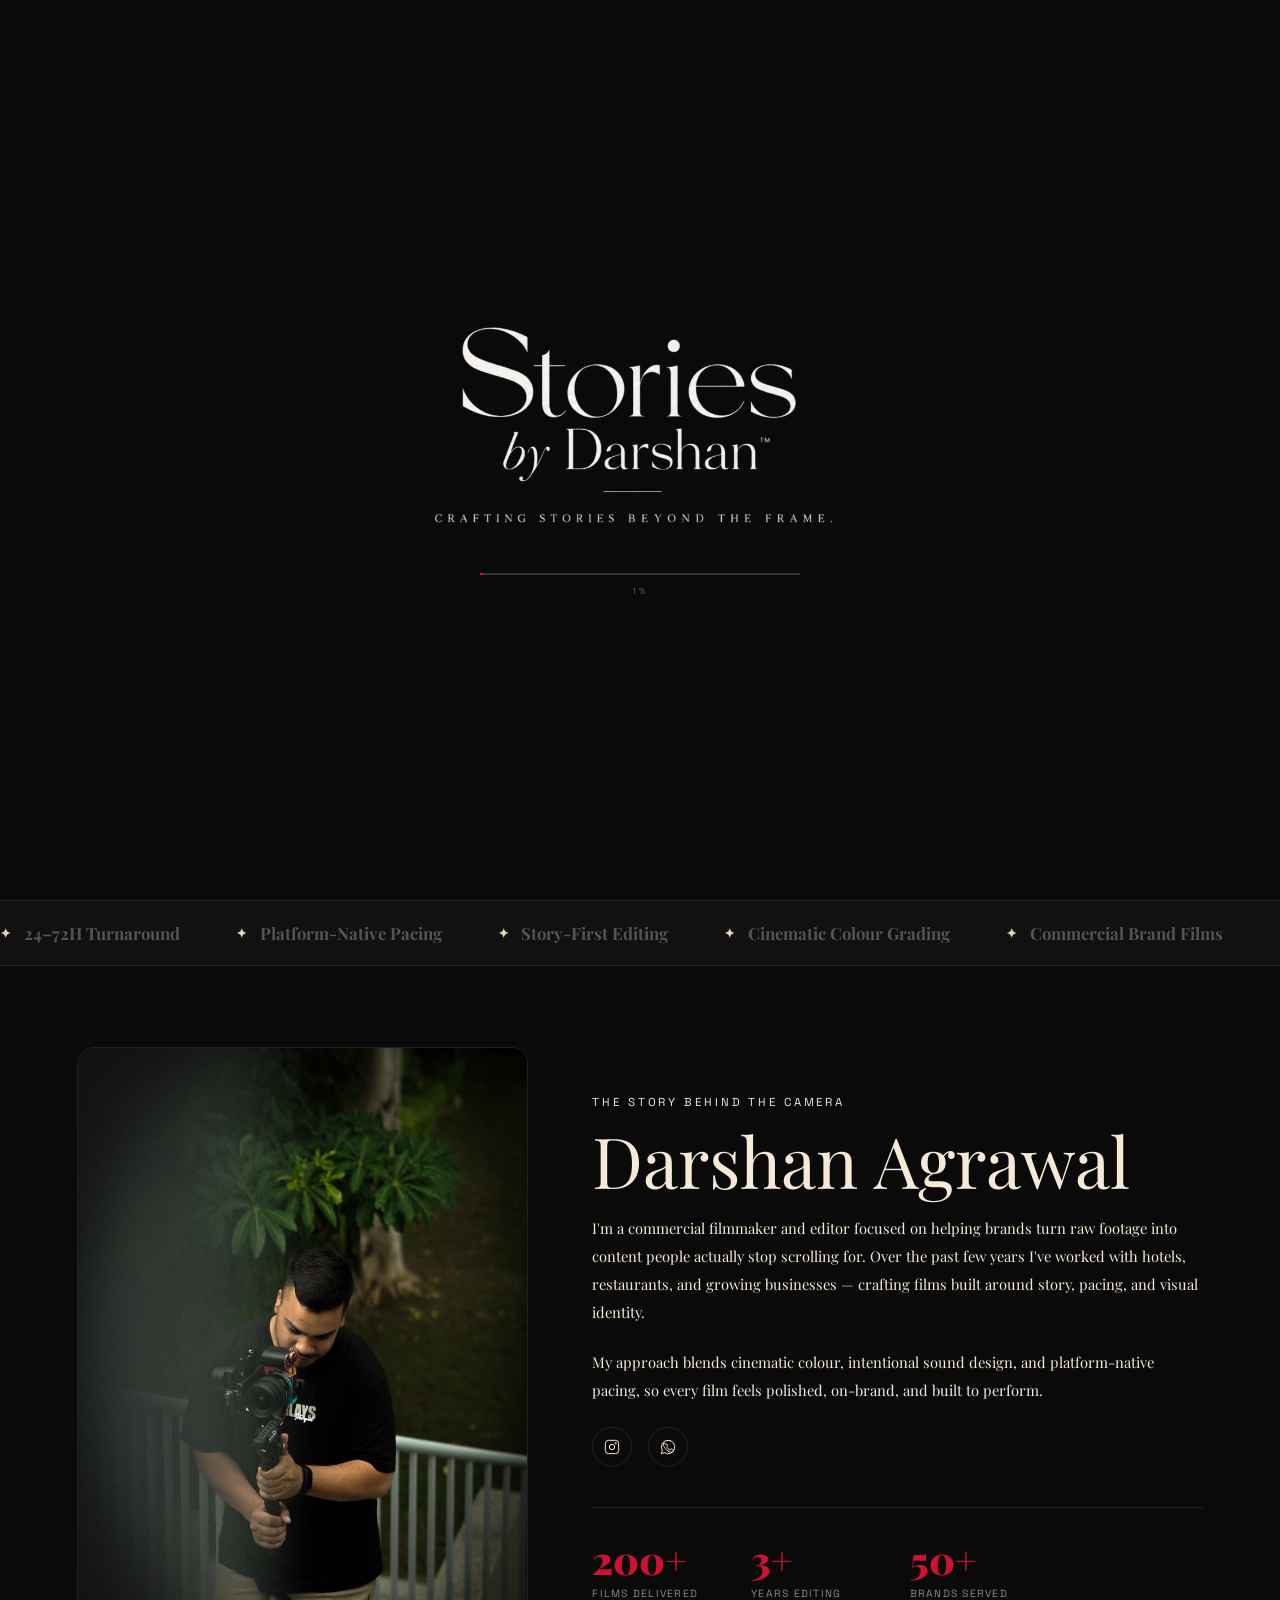
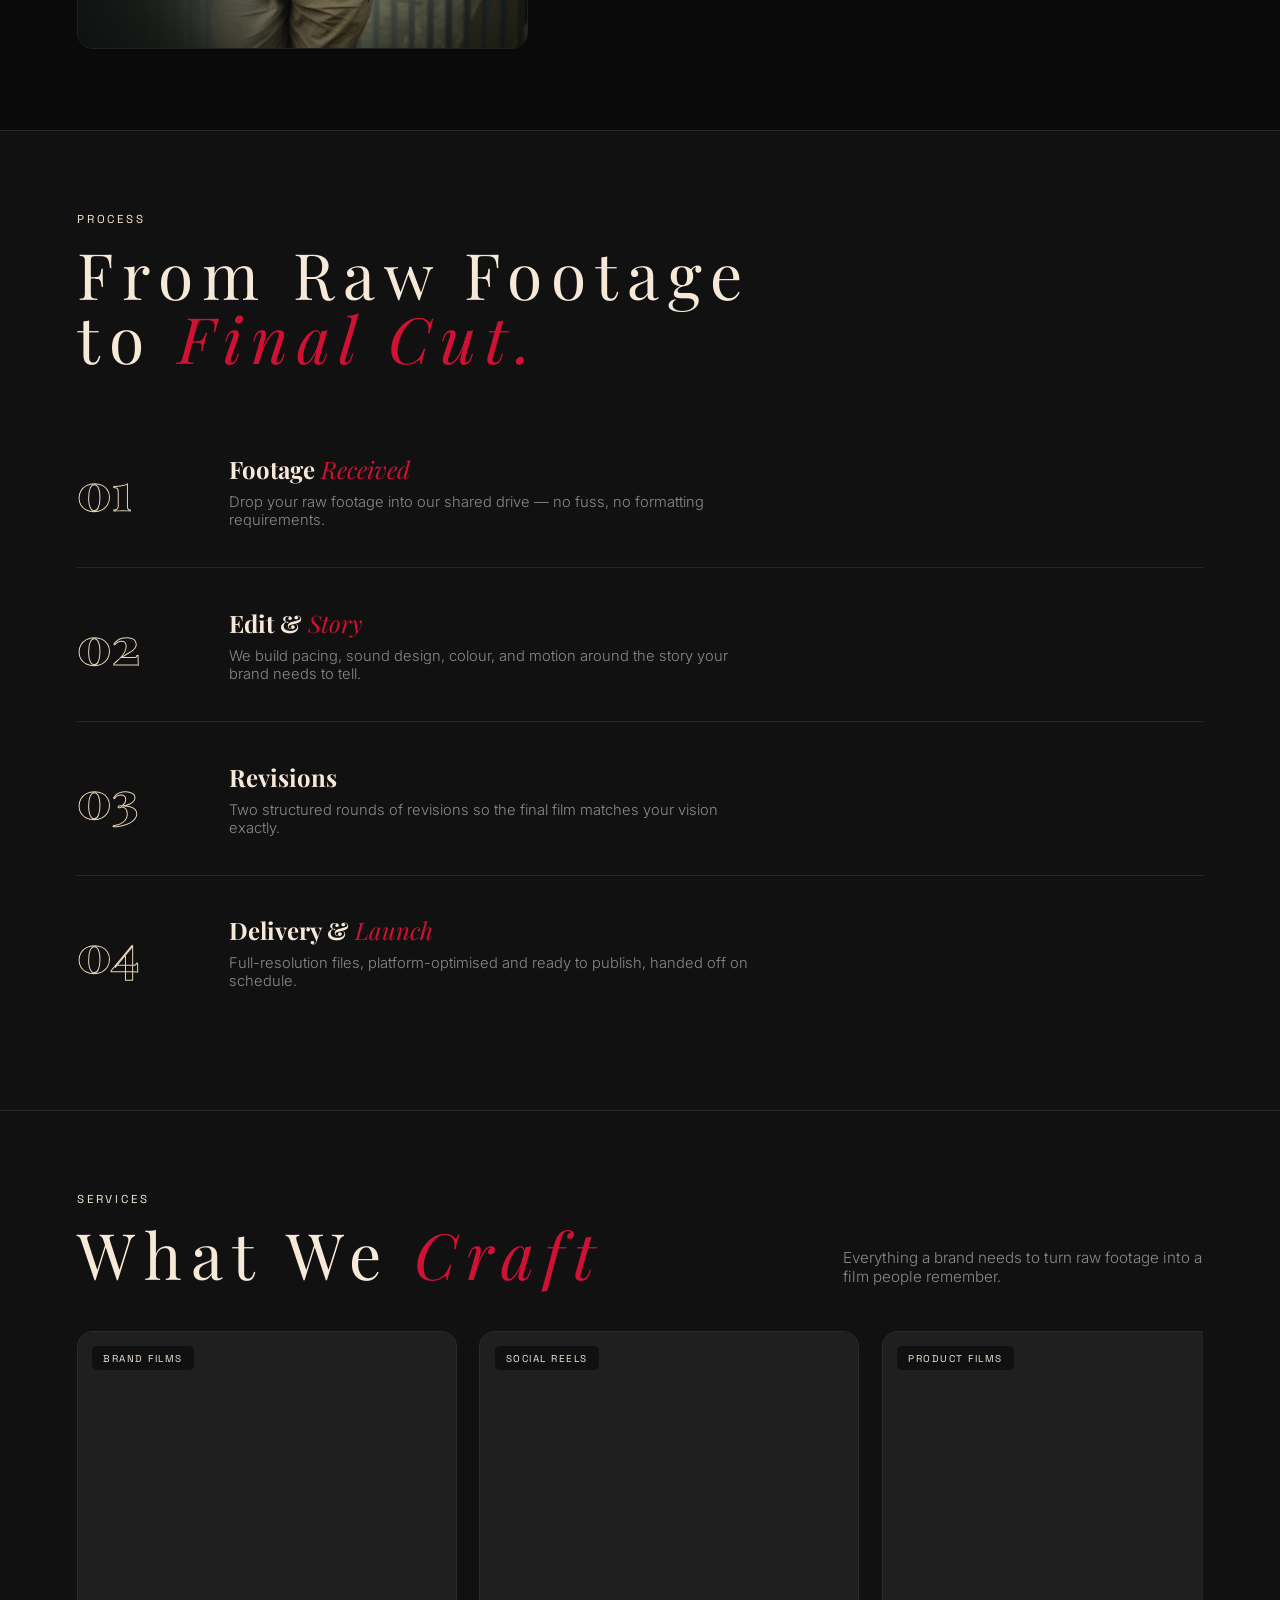
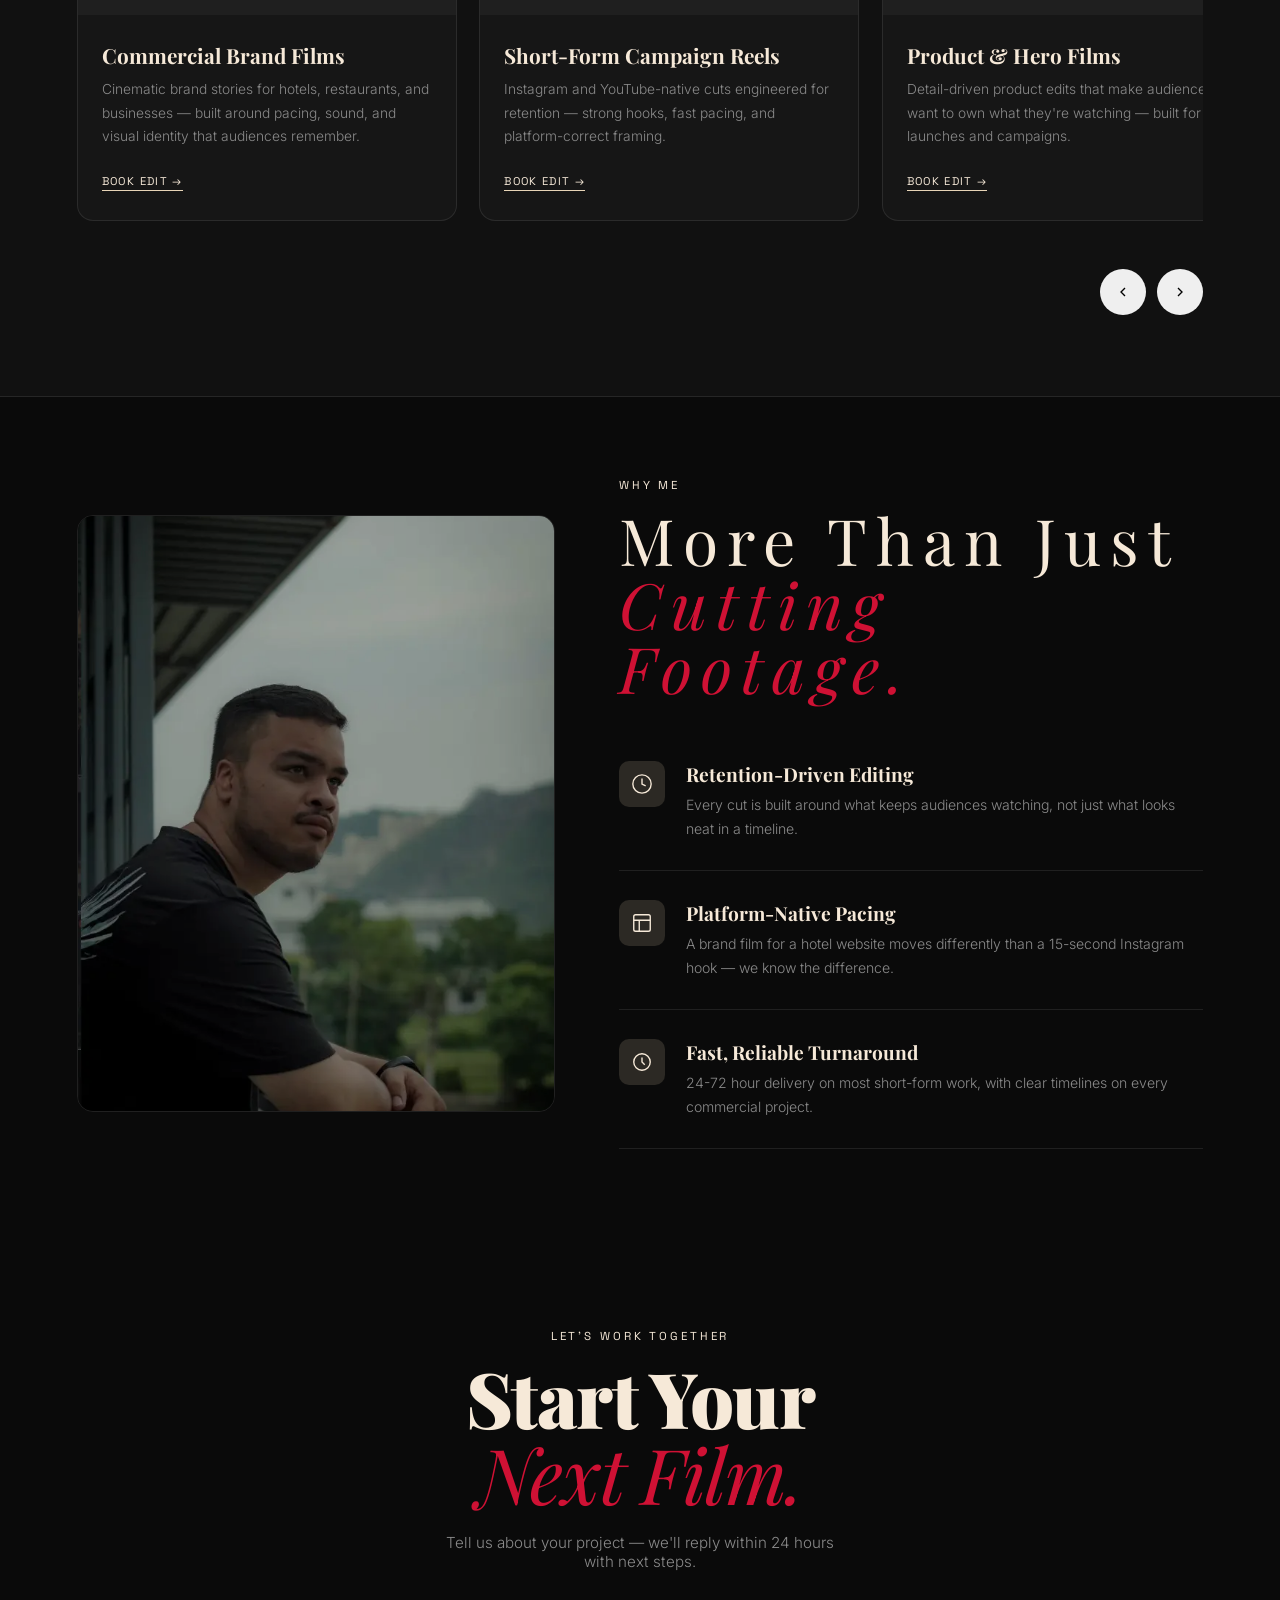
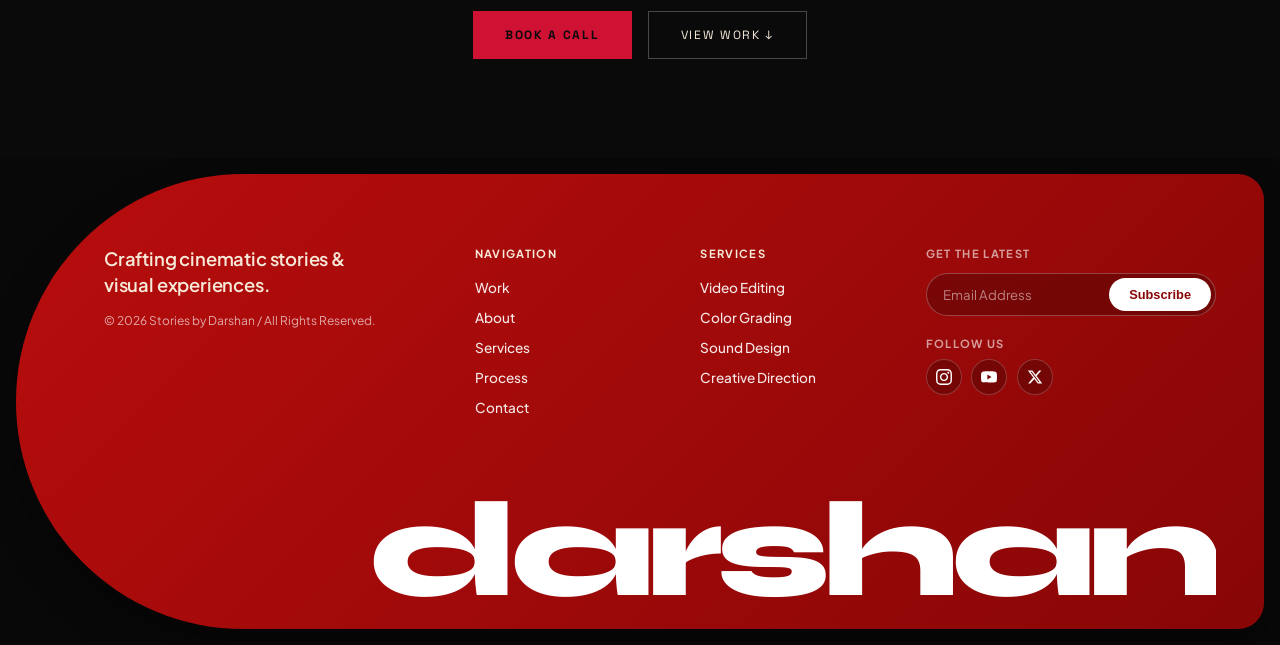
==== commit ce73fb8e: "google analytics code added" ====
--- a/index.html
+++ b/index.html
@@ -28,7 +28,7 @@
   window.dataLayer = window.dataLayer || [];
   function gtag(){dataLayer.push(arguments);}
   gtag('js', new Date());
-  gtag('config', 'G-XXXXXXXXXX');
+  gtag('config', 'G-B3J88QRB6Z');
 </script>
 
 <!-- GSAP -->
